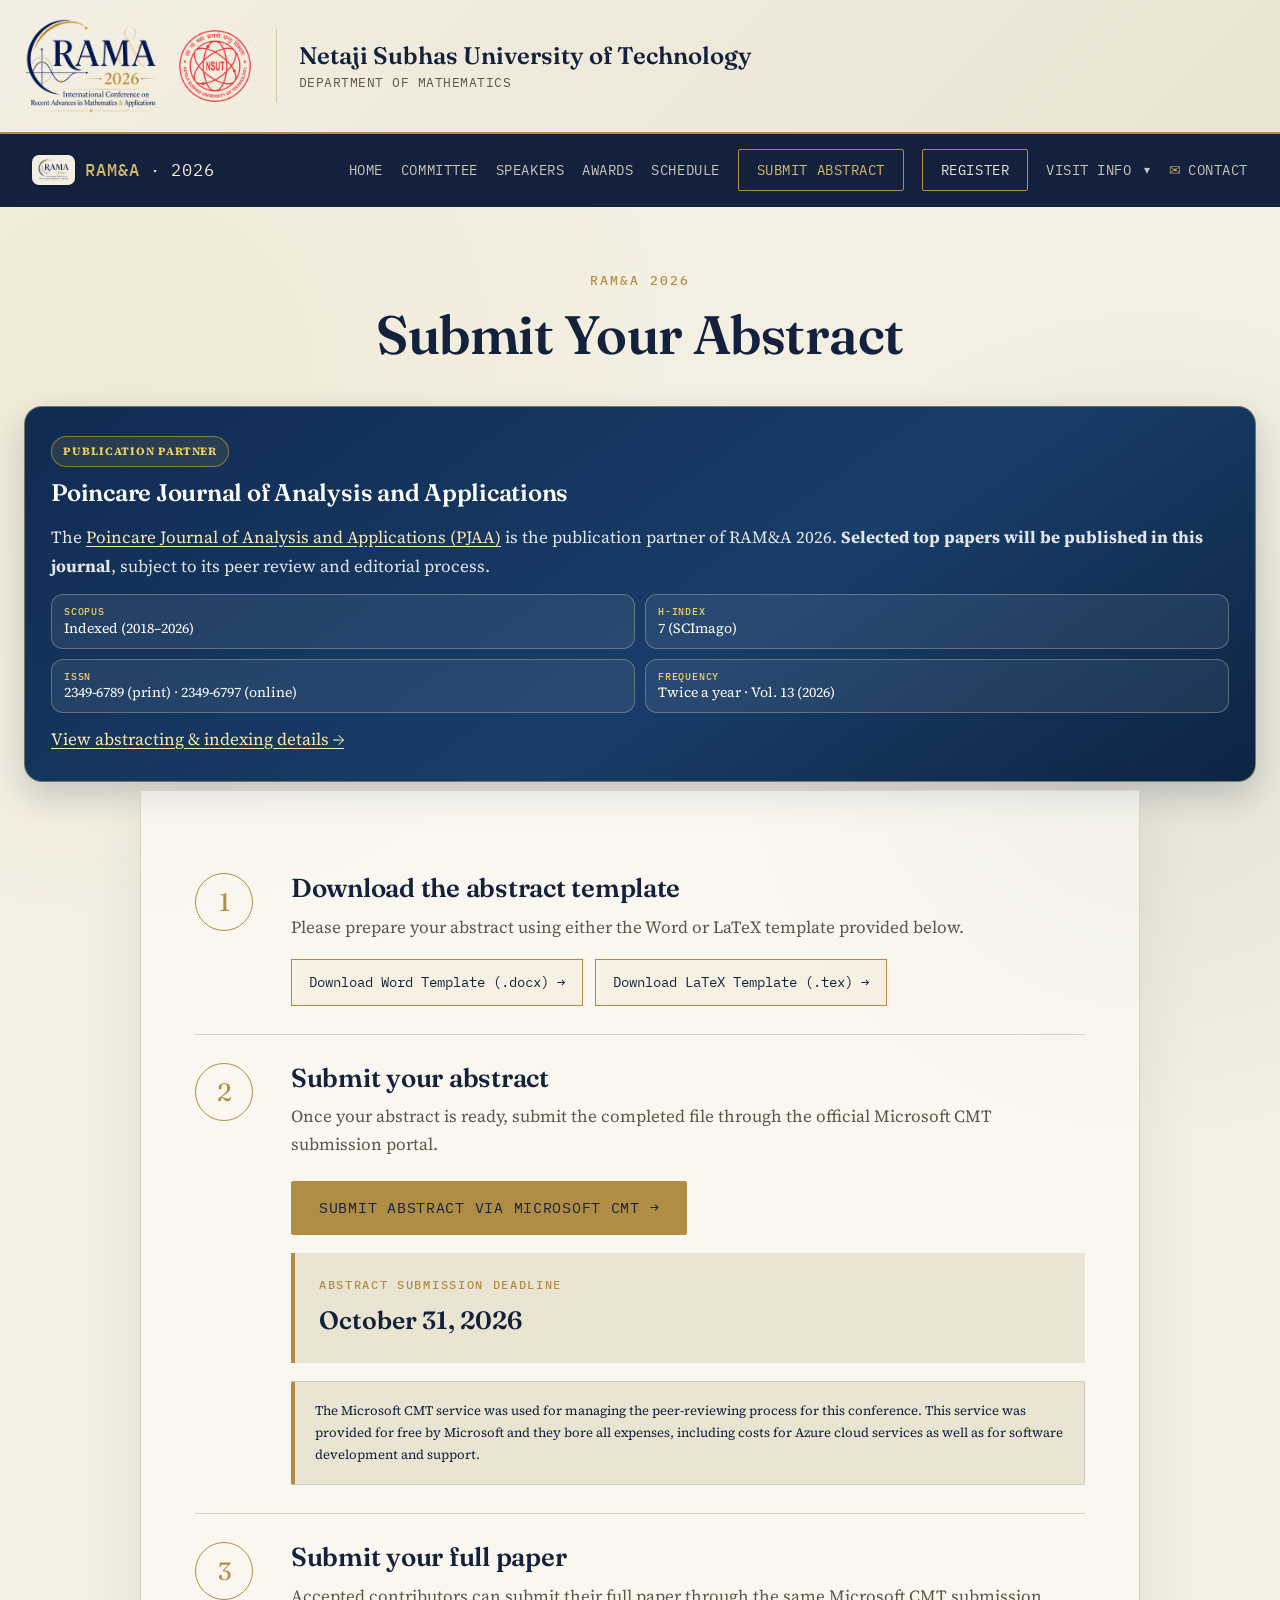
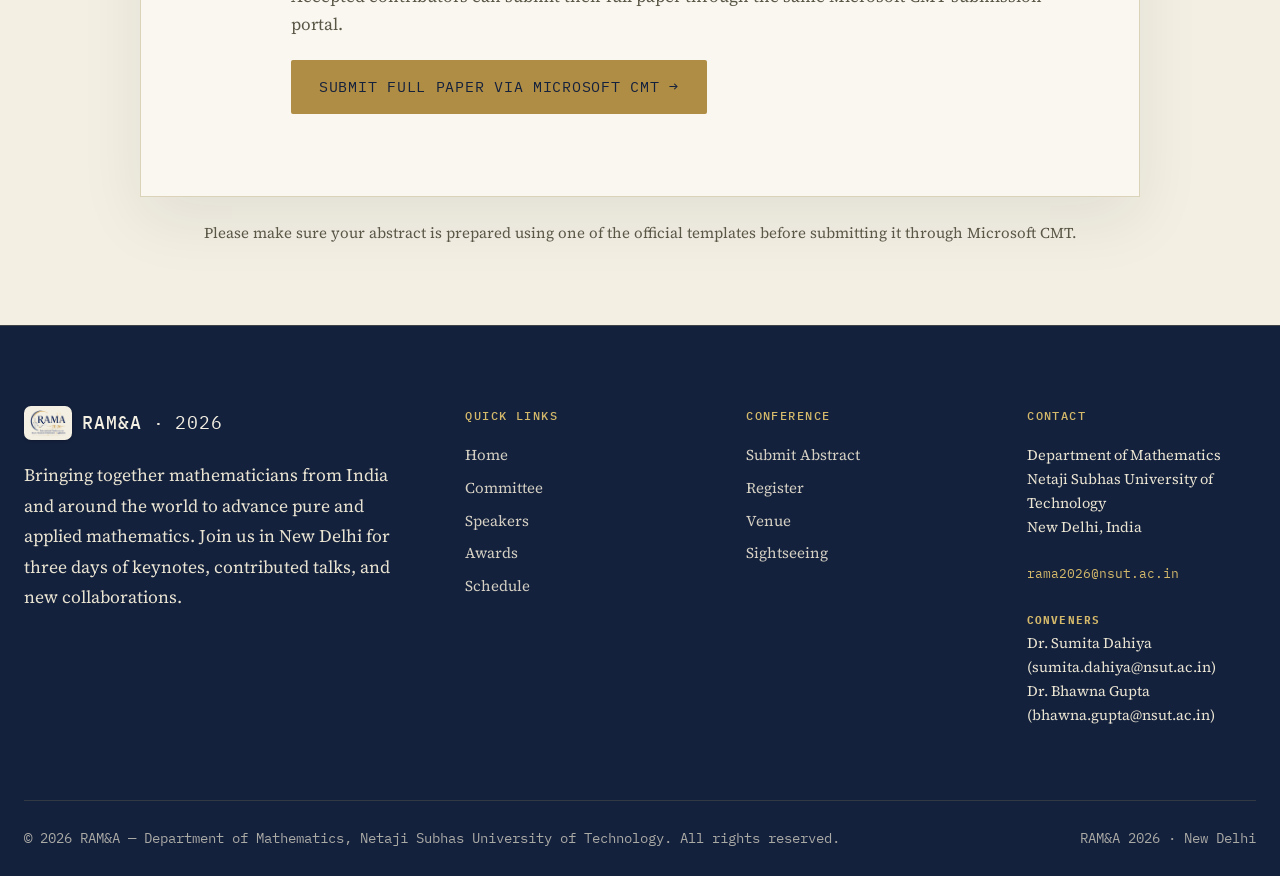
==== abstract-submission.html @ 0523366b "Add files via upload" ====
<!DOCTYPE html>

<html lang="en">
<head>
<meta charset="utf-8"/>
<meta content="width=device-width, initial-scale=1.0" name="viewport"/>
<title>Submit Abstract — RAM&amp;A 2026 | NSUT, New Delhi</title>
<link href="attractions-embedded-png-1.png" rel="icon" type="image/png"/>
<link href="https://fonts.googleapis.com" rel="preconnect"/>
<link crossorigin="" href="https://fonts.gstatic.com" rel="preconnect"/>
<link href="https://fonts.googleapis.com/css2?family=Fraunces:ital,opsz,wght@0,9..144,300;0,9..144,500;0,9..144,600;1,9..144,300;1,9..144,400&amp;family=Source+Serif+4:opsz,wght@8..60,400;8..60,500;8..60,600&amp;family=IBM+Plex+Mono:wght@400;500&amp;display=swap" rel="stylesheet"/>
<style>
  :root{
    --ink:#14213D;
    --ink-2:#1F2E52;
    --ink-line: rgba(212,185,106,0.22);
    --vellum:#F3EFE2;
    --vellum-2:#EAE4D2;
    --paper-text:#26241C;
    --paper-text-soft:#5B5747;
    --brass:#B08D45;
    --brass-light:#D4B96A;
    --forest:#35513F;
    --rule:#DBD3B9;
    --max: 1280px;
  }

  *{box-sizing:border-box;}
  html{scroll-behavior:smooth;}
  body{
    margin:0;
    background:var(--vellum);
    color:var(--paper-text);
    font-family:'Source Serif 4', serif;
    font-size:20.5px;
    line-height:1.68;
    -webkit-font-smoothing:antialiased;
  }
  h1,h2,h3,h4{
    font-family:'Fraunces', serif;
    font-weight:600;
    margin:0;
    letter-spacing:-0.01em;
  }
  .mono{
    font-family:'IBM Plex Mono', monospace;
  }
  a{color:inherit;}
  img,svg{display:block;max-width:100%;}
  .wrap{max-width:var(--max); margin:0 auto; padding:0 24px;}
  .eyebrow{
    font-family:'IBM Plex Mono', monospace;
    font-size:14px;
    letter-spacing:0.14em;
    text-transform:uppercase;
    color:var(--brass);
  }
  section{padding:96px 0; scroll-margin-top:206px;}

  /* ---------- NAV ---------- */
  /* ---------- TOP BANNER ---------- */
  .top-banner{
    position:fixed; top:0; left:0; right:0; z-index:60;
    background:linear-gradient(135deg, var(--vellum) 0%, var(--vellum-2) 100%);
    border-bottom:2px solid var(--brass);
  }
  .top-banner-inner{
    max-width:var(--max); margin:0 auto; padding:18px 24px;
    display:flex; align-items:center; gap:22px;
  }
  .top-banner-logos{display:flex; align-items:center; gap:18px; flex-shrink:0;}
  .top-banner-logos img{display:block;}
  .tb-logo-rama{height:96px; width:auto;}
  .tb-logo-nsut{height:66px; width:auto;}
  .top-banner-divider{width:1px; height:74px; background:var(--brass); opacity:0.4; flex-shrink:0;}
  .top-banner-text{display:flex; flex-direction:column; justify-content:center; line-height:1.3;}
  .tb-uni-name{
    font-family:'Fraunces', serif; font-weight:600; font-size:24px;
    color:var(--ink);
  }
  .tb-dept{
    font-family:'IBM Plex Mono', monospace; font-size:13px;
    letter-spacing:0.04em; text-transform:uppercase; color:var(--paper-text-soft);
    margin-top:4px;
  }
  header.site-nav{
    position:fixed; top:134px; left:0; right:0; z-index:50;
    background:rgba(20,33,61,0.7);
    backdrop-filter:blur(10px);
    border-bottom:1px solid transparent;
    transition:background .3s ease, border-color .3s ease, box-shadow .3s ease;
  }
  header.site-nav.scrolled{
    background:rgba(20,33,61,0.97);
    border-bottom-color:var(--ink-line);
    box-shadow:0 12px 30px rgba(10,16,30,0.25);
  }
  .nav-inner{
    max-width:var(--max); margin:0 auto; padding:0 32px;
    height:72px; display:flex; align-items:center; justify-content:space-between;
    transition:height .3s ease;
  }
  header.site-nav.scrolled .nav-inner{height:64px;}
  .logo{
    font-family:'IBM Plex Mono', monospace;
    color:var(--vellum);
    font-size:17px;
    letter-spacing:0.06em;
    display:flex;
    align-items:center;
    gap:10px;
  }
  .logo-icon{flex:none; display:block;}
  .logo-badge{
    flex:none;
    display:flex; align-items:center; justify-content:center;
    background:var(--vellum);
    border-radius:7px;
    padding:4px 6px;
    box-shadow:0 1px 3px rgba(0,0,0,0.25);
  }
  .logo-icon-img{display:block; height:22px; width:auto;}
  .footer-brand .logo-icon-img{height:26px;}
  .logo b{color:var(--brass-light); font-weight:500;}
  nav.links{display:flex; gap:36px; align-items:center;}
  nav.links a{
    color:var(--vellum-2);
    text-decoration:none;
    font-family:'IBM Plex Mono', monospace;
    font-size:14.5px;
    letter-spacing:0.04em;
    text-transform:uppercase;
    opacity:0.85;
    transition:opacity .2s, color .2s;
  }
  nav.links a:hover{opacity:1; color:var(--brass-light);}
  .nav-cta{
    border:1px solid var(--brass);
    padding:9px 18px !important;
    border-radius:2px;
  }
  .menu-toggle{display:none; background:none; border:0; cursor:pointer; padding:8px;}
  .menu-toggle span{display:block; width:22px; height:2px; background:var(--vellum); margin:5px 0;}

  /* ---------- HERO ---------- */
  .hero{
    position:relative;
    background:var(--ink);
    color:var(--vellum);
    padding:274px 0 140px;
    overflow:hidden;
    border-bottom:1px solid var(--ink-line);
  }
  .hero-inner{position:relative; z-index:2; max-width:820px;}
  .venue-bg-photo{
    position:absolute; inset:0;
    background-size:cover;
    background-position:center 30%;
    background-repeat:no-repeat;
    filter:blur(4px);
    transform:scale(1.05);
    z-index:0;
  }
  #heroCanvas{
    position:absolute; inset:0; width:100%; height:100%;
    z-index:1; display:block; opacity:0.85;
  }
  .hero-logos{
    display:flex; align-items:center; gap:26px;
    margin-bottom:32px;
  }
  .hero-logo-chip{
    display:flex; align-items:center; justify-content:center;
    background:var(--vellum);
    border-radius:10px;
    padding:8px 12px;
    box-shadow:0 4px 14px rgba(0,0,0,0.28);
  }
  .hero-logo-chip img{display:block; height:64px; width:auto;}
  .hero-logo-plain{display:block; height:82px; width:auto;}
  .hero .eyebrow{margin-bottom:22px; display:block;}
  .hero h1{
    color:var(--vellum);
    max-width:760px;
  }
  .hero h1 .small-line{
    display:block;
    font-family:'IBM Plex Mono', monospace;
    font-size:17px;
    font-weight:400;
    letter-spacing:0.1em;
    text-transform:uppercase;
    color:var(--brass-light);
    margin-bottom:14px;
  }
  .hero h1 .big-line{
    display:block;
    font-size:clamp(2.2rem, 4.6vw, 3.6rem);
    line-height:1.14;
    font-weight:600;
  }
  .hero .acronym{
    margin-top:22px;
    font-family:'IBM Plex Mono', monospace;
    font-size:15.5px;
    letter-spacing:0.06em;
    color:var(--vellum-2);
  }
  .hero .acronym b{color:var(--brass-light); font-size:18px;}

  .hero-meta{
    margin-top:44px;
    display:flex; flex-wrap:nowrap; gap:0;
    border-top:1px solid var(--ink-line);
    padding-top:28px;
  }
  .hero-meta .item{
    padding-right:28px; margin-right:28px;
    border-right:1px solid var(--ink-line);
    white-space:nowrap;
  }
  .hero-meta .item:last-child{border-right:none;}
  .hero-meta .item .label{
    font-family:'IBM Plex Mono', monospace;
    font-size:12.5px; text-transform:uppercase; letter-spacing:.12em;
    color:var(--brass-light); opacity:0.9;
  }
  .hero-meta .item .value{
    margin-top:6px; font-size:18px; color:var(--vellum);
  }

  .hero-ctas{margin-top:44px; display:flex; gap:16px; flex-wrap:wrap; align-items:center;}
  .cta-note{
    font-family:'IBM Plex Mono', monospace;
    font-size:14px;
    color:var(--vellum-2);
    opacity:.75;
    font-style:italic;
  }

  .countdown{
    margin-top:52px;
    display:flex; align-items:baseline; gap:34px; flex-wrap:wrap;
    padding-top:28px; border-top:1px solid var(--ink-line);
  }
  .countdown .unit{text-align:left;}
  .countdown .num{
    display:block;
    font-family:'Fraunces', serif;
    font-weight:600;
    font-size:2.1rem;
    color:var(--brass-light);
    line-height:1;
    font-variant-numeric:tabular-nums;
  }
  .countdown .lbl{
    display:block;
    margin-top:6px;
    font-family:'IBM Plex Mono', monospace;
    font-size:12.5px;
    letter-spacing:.1em;
    text-transform:uppercase;
    color:var(--vellum-2);
    opacity:.7;
  }
  .countdown-until{
    font-family:'IBM Plex Mono', monospace;
    font-size:14.5px;
    color:var(--vellum-2);
    opacity:.8;
    align-self:center;
  }
  .btn{
    font-family:'IBM Plex Mono', monospace;
    font-size:14.5px;
    letter-spacing:0.05em;
    text-transform:uppercase;
    text-decoration:none;
    padding:15px 28px;
    border-radius:2px;
    display:inline-block;
    transition:transform .18s ease, background .18s ease, color .18s ease;
  }
  .btn-primary{
    background:var(--brass);
    color:var(--ink);
  }
  .btn-primary:hover{background:var(--brass-light); transform:translateY(-2px);}
  .btn-ghost{
    border:1px solid var(--vellum-2);
    color:var(--vellum);
  }
  .btn-ghost:hover{border-color:var(--brass-light); color:var(--brass-light); transform:translateY(-2px);}

  .hero-cta-block{margin:36px 0 6px;}
  .hero-cta-row{display:flex; align-items:center; gap:26px; flex-wrap:wrap;}
  .btn-hero-cta{
    font-size:15.5px; padding:19px 36px;
    box-shadow:0 10px 34px rgba(176,141,69,0.38), 0 0 0 1px rgba(212,185,106,0.25);
  }
  .btn-hero-cta:hover{box-shadow:0 12px 38px rgba(176,141,69,0.48), 0 0 0 1px rgba(212,185,106,0.35);}
  .hero-cta-secondary{
    font-family:'IBM Plex Mono', monospace; font-size:13px;
    color:var(--vellum-2); text-decoration:underline;
    text-underline-offset:4px; text-decoration-color:rgba(234,228,210,0.4);
    letter-spacing:.02em; transition:color .18s ease;
  }
  .hero-cta-secondary:hover{color:var(--brass-light); text-decoration-color:var(--brass-light);}
  .hero-cta-note{
    margin-top:14px;
    font-family:'IBM Plex Mono', monospace; font-size:11.5px;
    letter-spacing:.06em; text-transform:uppercase; color:var(--brass-light); opacity:.85;
  }

  /* ---------- SECTION HEADERS ---------- */
  .section-head{
    display:flex; align-items:baseline; gap:18px;
    margin-bottom:52px;
    border-bottom:1px solid var(--rule);
    padding-bottom:22px;
  }
  .section-head .mark{
    font-family:'IBM Plex Mono', monospace;
    color:var(--brass);
    font-size:17px;
  }
  .section-head h2{font-size:clamp(1.7rem, 3vw, 2.3rem);}
  .section-head p{
    margin-top:8px; color:var(--paper-text-soft); font-size:18px; max-width:560px;
  }

  /* ---------- ABOUT ---------- */
  .about-grid{
    display:grid; grid-template-columns:1fr 1fr; gap:64px; align-items:start;
  }
  .about-col p{margin:0 0 18px; color:var(--paper-text); font-size:19px; text-align:justify; text-justify:inter-word;}
  .about-col p:last-child{margin-bottom:0;}
  .about-col .sub-heading{margin-bottom:14px;}
  .brochure-link{
    color:var(--brass);
    font-weight:600;
    text-decoration:underline;
    text-decoration-color:var(--brass);
    text-underline-offset:3px;
    transition:color .2s;
  }
  .brochure-link:hover{color:var(--ink);}

  .topics-block{margin-top:64px;}
  .committee-grid{display:flex; flex-direction:column; gap:0; margin-top:8px;}
  .committee-row{
    display:grid; grid-template-columns:200px 1fr; gap:24px;
    padding:22px 0; border-top:1px solid var(--rule);
  }
  .committee-row:first-child{border-top:none;}
  .committee-role{
    font-family:'IBM Plex Mono', monospace; font-size:12.5px;
    text-transform:uppercase; letter-spacing:.06em; color:var(--brass);
    padding-top:2px;
  }
  .committee-names p{margin:0 0 4px; font-size:17px; color:var(--ink); font-weight:600; font-family:'Fraunces', serif;}
  .committee-names p:last-child{margin-bottom:0;}
  .committee-names .cmt-desig{
    display:block; font-family:'Source Serif 4', serif; font-style:italic;
    font-weight:400; font-size:14.5px; color:var(--paper-text-soft); margin-top:1px;
  }
  @media(max-width:640px){
    .committee-row{grid-template-columns:1fr; gap:6px;}
  }
  .cfp-list{list-style:none; margin-top:14px;}
  .cfp-list li{
    position:relative; padding-left:22px; margin-bottom:10px;
    font-size:16.5px; line-height:1.6; color:var(--paper-text);
  }
  .cfp-list li::before{
    content:"◆"; position:absolute; left:0; top:2px; color:var(--brass); font-size:9px;
  }
  .sub-heading{
    font-family:'Fraunces', serif;
    font-size:1.5rem;
    font-weight:600;
    margin-bottom:10px;
  }
  .topics-intro{
    color:var(--paper-text-soft);
    font-size:17px;
    margin-bottom:8px;
  }
  .topics-list{margin-top:18px;}
  .topic-item{
    display:grid;
    grid-template-columns:300px 1fr;
    gap:32px;
    padding:22px 0;
    border-top:1px solid var(--rule);
  }
  .topic-item:last-child{border-bottom:1px solid var(--rule);}
  .topic-name{
    font-family:'IBM Plex Mono', monospace;
    font-size:14px;
    text-transform:uppercase;
    letter-spacing:.05em;
    color:var(--brass);
    font-weight:500;
    line-height:1.5;
  }
  .topic-desc{
    font-size:17.5px;
    color:var(--paper-text);
  }

  .glance-card{
    background:var(--ink);
    color:var(--vellum);
    padding:34px 32px;
    border-left:3px solid var(--brass);
  }
  .glance-card h3{
    color:var(--vellum); font-size:20px; margin-bottom:22px;
    font-family:'IBM Plex Mono', monospace; text-transform:uppercase; letter-spacing:.08em; font-weight:500;
  }
  .glance-row{
    display:flex; justify-content:space-between; gap:12px;
    padding:14px 0; border-top:1px solid var(--ink-line);
    font-size:16px;
  }
  .glance-row:first-of-type{border-top:none;}
  .glance-row .k{color:var(--vellum-2); opacity:.75;}
  .glance-row .v{color:var(--vellum); text-align:right; font-family:'IBM Plex Mono', monospace; font-size:15px;}

  .glance-strip{
    background:var(--ink); color:var(--vellum);
    padding:30px 32px; border-left:3px solid var(--brass);
    margin-top:56px;
  }
  .glance-strip h3{
    color:var(--vellum); font-size:17px; margin-bottom:20px;
    font-family:'IBM Plex Mono', monospace; text-transform:uppercase; letter-spacing:.08em; font-weight:500;
  }
  .glance-strip-rows{
    display:grid; grid-template-columns:repeat(4, 1fr); gap:28px;
  }
  .glance-strip .glance-row{
    display:block; border-top:none; padding:0;
  }
  .glance-strip .glance-row .k{display:block; font-size:14px; margin-bottom:8px;}
  .glance-strip .glance-row .v{display:block; text-align:left; font-size:17px;}
  @media(max-width:860px){
    .glance-strip-rows{grid-template-columns:1fr 1fr;}
  }
  @media(max-width:520px){
    .glance-strip-rows{grid-template-columns:1fr;}
  }

  /* ---------- SPEAKERS ---------- */
  .speakers{background:var(--vellum-2);}
  .speaker-grid{
    display:grid;
    grid-template-columns:repeat(auto-fill, minmax(195px, 1fr));
    gap:36px 24px;
  }
  .speaker-card{
    display:block;
  }
  .speaker-photo{
    width:100%;
    aspect-ratio:1/1;
    background:linear-gradient(160deg, var(--ink-2), var(--ink) 75%);
    border:1px solid var(--rule);
    display:flex; align-items:center; justify-content:center;
    margin-bottom:18px;
    overflow:hidden;
    transition:transform .4s cubic-bezier(.2,.8,.2,1), box-shadow .4s ease, border-color .4s ease;
  }
  .speaker-photo img{
    width:100%; height:100%;
    object-fit:cover;
    display:block;
    transition:transform .4s ease;
  }
  .speaker-card:hover .speaker-photo img{transform:scale(1.05);}
  .speaker-card:hover .speaker-photo{
    transform:translateY(-8px);
    box-shadow:0 20px 34px rgba(20,33,61,0.18);
    border-color:var(--brass);
  }
  .speaker-photo .initials{
    font-family:'Fraunces', serif;
    font-weight:500;
    font-size:2.6rem;
    color:var(--brass-light);
    transition:transform .4s ease;
  }
  .speaker-card:hover .speaker-photo .initials{transform:scale(1.08);}
  .speaker-card h4{font-size:18.5px; margin-bottom:4px; line-height:1.3;}
  .speaker-card .affil{
    font-family:'IBM Plex Mono', monospace; font-size:13px; color:var(--forest);
    text-transform:uppercase; letter-spacing:.03em; margin-bottom:9px; line-height:1.5;
  }
  .speaker-card .talk{font-size:15px; color:var(--paper-text-soft); font-style:italic; line-height:1.4;}

  /* ---------- AWARDS ---------- */
  .awards{background:var(--vellum-2);}
  .awards-grid{
    display:grid; grid-template-columns:repeat(2, 1fr); gap:1px;
    background:var(--rule); border:1px solid var(--rule);
  }
  .award-card{
    background:var(--vellum-2);
    padding:44px 42px;
  }
  .award-num{
    font-family:'Fraunces', serif;
    font-size:2.6rem;
    font-weight:300;
    color:var(--brass);
    margin-bottom:16px;
    line-height:1;
  }
  .award-card h3{font-size:1.35rem; margin-bottom:14px;}
  .award-card p{color:var(--paper-text-soft); font-size:17px; margin-bottom:24px;}
  .award-card ul{list-style:none; margin:0; padding:0;}
  .award-card li{
    font-family:'IBM Plex Mono', monospace; font-size:14.5px;
    padding:11px 0; border-top:1px solid var(--rule);
    overflow:hidden;
  }
  .award-card li:first-child{border-top:none;}

  /* ---------- SCHEDULE ---------- */
  .day-tabs{display:flex; gap:0; margin-bottom:40px; border-bottom:1px solid var(--rule);}
  .schedule-tba{
    padding:48px 40px;
    background:var(--vellum-2);
    border-left:3px solid var(--brass);
    text-align:center;
  }
  .schedule-tba p{
    font-family:'Fraunces', serif;
    font-style:italic;
    font-size:1.2rem;
    color:var(--paper-text-soft);
    margin:0;
  }
  .earlybird-note{
    background:var(--vellum-2);
    border-left:3px solid var(--brass);
    padding:22px 28px;
    margin-bottom:40px;
  }
  .eb-tag{
    display:inline-block;
    font-family:'IBM Plex Mono', monospace;
    font-size:11.5px; letter-spacing:.08em; text-transform:uppercase;
    color:var(--brass); font-weight:600;
    margin-bottom:8px;
  }
  .earlybird-note p{
    margin:0; font-size:16px; line-height:1.55; color:var(--paper-text);
  }
  .earlybird-note p b{color:var(--ink);}
  .day-tab{
    font-family:'IBM Plex Mono', monospace;
    font-size:14.5px; letter-spacing:.05em; text-transform:uppercase;
    background:none; border:none; cursor:pointer;
    padding:14px 26px 16px;
    color:var(--paper-text-soft);
    border-bottom:2px solid transparent;
    margin-bottom:-1px;
    transition:color .2s, border-color .2s;
  }
  .day-tab.active{color:var(--ink); border-bottom-color:var(--brass);}
  .day-panel{display:none;}
  .day-panel.active{display:block;}
  .sched-row{
    display:grid; grid-template-columns:120px 1fr 200px;
    gap:24px;
    padding:22px 0;
    border-top:1px solid var(--rule);
    align-items:baseline;
  }
  .sched-row:last-child{border-bottom:1px solid var(--rule);}
  .sched-row .time{
    font-family:'IBM Plex Mono', monospace; font-size:15px; color:var(--brass);
  }
  .sched-row .title{font-size:18.5px; color:var(--paper-text);}
  .sched-row .title small{
    display:block; margin-top:4px; font-family:'IBM Plex Mono', monospace;
    font-size:13.5px; color:var(--paper-text-soft); text-transform:none; letter-spacing:0;
  }
  .sched-row .tag{
    font-family:'IBM Plex Mono', monospace; font-size:13px;
    text-transform:uppercase; letter-spacing:.06em; color:var(--forest);
    text-align:right;
  }

  /* ---------- REGISTRATION ---------- */
  .fee-table-wrap{
    border:1px solid var(--rule);
    overflow-x:auto;
  }
  table.fee-table{
    width:100%;
    border-collapse:collapse;
    min-width:560px;
  }
  .fee-table th, .fee-table td{
    padding:18px 26px;
    text-align:left;
    border-top:1px solid var(--rule);
  }
  .fee-table thead th{
    border-top:none;
    background:var(--ink);
    color:var(--vellum);
    font-family:'IBM Plex Mono', monospace;
    font-size:13.5px;
    text-transform:uppercase;
    letter-spacing:.06em;
    font-weight:500;
  }
  .fee-table thead th:first-child, .fee-table thead th:nth-child(2){
    color:var(--vellum-2);
  }
  .fee-table tbody th.cat{
    font-family:'Fraunces', serif;
    font-weight:600;
    font-size:18px;
    color:var(--ink);
    vertical-align:middle;
    border-right:1px solid var(--rule);
    background:var(--vellum-2);
  }
  .fee-table tbody td.sub{
    font-family:'IBM Plex Mono', monospace;
    font-size:14.5px;
    text-transform:uppercase;
    letter-spacing:.04em;
    color:var(--forest);
  }
  .fee-table tbody td.amount{
    font-family:'IBM Plex Mono', monospace;
    font-size:17px;
    color:var(--ink);
  }
  .fee-table tbody tr:first-child th.cat,
  .fee-table tbody tr:first-child td{border-top:none;}
  .fee-note{
    margin-top:22px;
    font-size:15.5px;
    color:var(--paper-text-soft);
  }
  .reg-cta{margin-top:32px; display:flex; align-items:center; gap:16px; flex-wrap:wrap;}
  .reg-cta .cta-note{color:var(--paper-text-soft); opacity:1;}

  /* ---------- ATTRACTIONS ---------- */
  #attractions{position:relative; overflow:hidden;}
  #attractions > .wrap{position:relative; z-index:2;}
  .attractions-grid{
    display:grid; grid-template-columns:repeat(3, 1fr); gap:20px;
  }
  .attraction-card{
    background:rgba(243,239,226,0.82);
    backdrop-filter:blur(6px);
    -webkit-backdrop-filter:blur(6px);
    border:1px solid var(--rule);
    border-radius:12px;
    box-shadow:0 10px 26px rgba(20,33,61,0.14);
    overflow:hidden;
    transition:transform .25s ease, box-shadow .25s ease;
  }
  .attraction-card:hover{
    transform:translateY(-4px);
    box-shadow:0 16px 34px rgba(20,33,61,0.2);
  }
  .attraction-toggle{
    display:block; width:100%;
    background:none; border:none; cursor:pointer;
    padding:22px 22px; margin:0;
    text-align:left; position:relative;
    font-family:inherit; color:inherit;
  }
  .attraction-top{
    display:flex; align-items:baseline; justify-content:space-between; gap:10px;
    margin-bottom:5px; padding-right:20px;
  }
  .attraction-top h4{font-size:17.5px; line-height:1.3;}
  .attraction-dist{
    flex:none;
    font-family:'IBM Plex Mono', monospace; font-size:12.5px;
    color:var(--brass); white-space:nowrap;
  }
  .attraction-cat{
    font-family:'IBM Plex Mono', monospace; font-size:11px;
    text-transform:uppercase; letter-spacing:.05em; color:var(--forest);
    margin-bottom:8px;
  }
  .attraction-toggle p{font-size:15px; color:var(--paper-text-soft); margin:0; padding-right:20px;}
  .attraction-chevron{
    position:absolute; top:24px; right:20px;
    width:8px; height:8px;
    border-right:1.5px solid var(--brass);
    border-bottom:1.5px solid var(--brass);
    transform:rotate(45deg);
    transition:transform .3s ease;
  }
  .attraction-card.open .attraction-chevron{transform:rotate(225deg); top:28px;}

  .attraction-panel{
    display:grid;
    grid-template-rows:0fr;
    transition:grid-template-rows .4s ease;
  }
  .attraction-panel-inner{overflow:hidden;}
  .attraction-card.open .attraction-panel{grid-template-rows:1fr;}

  .attraction-gallery{
    display:grid; grid-template-columns:1fr 1fr; gap:1px;
    background:var(--rule); margin:0 22px 14px;
    border:1px solid var(--rule);
  }
  .attraction-gallery svg{width:100%; height:auto; display:block; background:var(--vellum-2); padding:6px 0;}
  .attraction-gallery--photo{grid-template-columns:1fr;}
  .attraction-gallery--photo img{width:100%; height:180px; object-fit:cover; display:block;}

  .attraction-more{
    padding:0 22px; margin:0 0 14px;
    font-size:15px; line-height:1.6; color:var(--paper-text);
  }
  .attraction-meta-list{padding:0 22px 22px;}
  .attraction-meta-list > div{
    display:flex; justify-content:space-between; gap:12px;
    padding:8px 0; border-top:1px solid var(--rule);
    font-size:14px;
  }
  .attraction-meta-list .k{
    font-family:'IBM Plex Mono', monospace; font-size:12.5px;
    text-transform:uppercase; letter-spacing:.04em; color:var(--paper-text-soft);
  }
  .attraction-meta-list .v{color:var(--ink); text-align:right;}

  /* ---------- VENUE / CONTACT ---------- */
  .venue{background:var(--ink); color:var(--vellum); position:relative; overflow:hidden;}
  .venue-overlay{position:absolute; inset:0; background:var(--ink); opacity:0.82; z-index:1;}
  .venue > .wrap{position:relative; z-index:2;}
  .venue .section-head{border-bottom-color:var(--ink-line);}
  .venue .section-head p{color:var(--vellum-2);}
  .venue-grid{
    display:grid; grid-template-columns:1fr 1fr; gap:56px; align-items:start;
  }
  .venue-details .row{
    padding:18px 0; border-top:1px solid var(--ink-line);
  }
  .venue-details .row:first-child{border-top:none;}
  .venue-details .k{
    font-family:'IBM Plex Mono', monospace; font-size:13px; text-transform:uppercase;
    letter-spacing:.1em; color:var(--brass-light); margin-bottom:6px;
  }
  .venue-details .v{font-size:18px; color:var(--vellum);}
  .venue-details a.v{text-decoration:underline; text-decoration-color:var(--brass);}
  .map-box{}
  .map-box .map-frame{
    border:1px solid var(--ink-line);
    height:340px;
    overflow:hidden;
  }
  .map-box iframe{width:100%; height:100%; border:0; filter:grayscale(0.4) contrast(1.05);}
  .map-link{
    display:inline-block; margin-top:10px;
    font-family:'IBM Plex Mono', monospace; font-size:12.5px;
    color:var(--brass-light); text-decoration:none; letter-spacing:.03em;
  }
  .map-link:hover{text-decoration:underline;}

  /* ---------- FOOTER ---------- */
  footer{
    background:var(--ink);
    border-top:1px solid var(--ink-line);
    padding:80px 0 0;
  }
  .footer-grid{
    padding-bottom:56px;
  }
  .footer-brand .logo{margin-bottom:20px; font-size:18px;}
  .footer-tagline{
    font-size:17.5px; line-height:1.75;
    color:var(--vellum-2); max-width:420px;
  }
  .footer-contact{margin-top:26px;}
  .footer-contact div{
    font-size:15.5px; color:var(--vellum-2); margin-bottom:8px;
  }
  .footer-contact a{text-decoration:none;}
  .footer-contact a:hover{color:var(--brass-light);}


  .footer-bottom{
    border-top:1px solid var(--ink-line);
    padding:26px 0;
    display:flex; justify-content:space-between; align-items:center; flex-wrap:wrap; gap:14px;
    font-family:'IBM Plex Mono', monospace; font-size:14px; color:var(--vellum-2); opacity:.7;
  }
  .footer-bottom nav{display:flex; gap:24px; flex-wrap:wrap;}
  .footer-bottom nav a{text-decoration:none;}
  .footer-bottom nav a:hover{color:var(--brass-light); opacity:1;}

  /* ---------- RESPONSIVE ---------- */
  @media (max-width: 640px){
    .speaker-grid{grid-template-columns:repeat(2, 1fr); gap:22px 14px;}
  }
  @media (max-width: 400px){
    .speaker-grid{gap:18px 10px;}
    .speaker-card h4{font-size:14px;}
    .speaker-card .affil{font-size:11px;}
    .speaker-card .talk{font-size:11.5px;}
  }
  @media (max-width: 980px){
    .attractions-grid{grid-template-columns:repeat(2, 1fr);}
  }
  @media (max-width: 860px){
    .top-banner-inner{padding:14px 20px; gap:14px;}
    .tb-logo-rama{height:62px;}
    .tb-logo-nsut{height:44px;}
    .tb-uni-name{font-size:16px;}
    .tb-dept{font-size:10.5px;}
    .top-banner-divider{height:50px;}
    header.site-nav{top:92px;}
    nav.links{
      position:fixed; top:73px; left:0; right:0; height:calc(100vh - 165px);
      background:var(--ink);
      flex-direction:column; align-items:flex-start;
      padding:32px; gap:26px;
      transform:translateX(100%);
      transition:transform .25s ease;
      overflow-y:auto;
    }
    nav.links.open{transform:translateX(0);}
    .menu-toggle{display:block;}
    .hero{padding:212px 0 90px;}
    section{scroll-margin-top:165px;}
    .hero-logos{margin-bottom:24px; gap:12px;}
    .hero-logo-chip img{height:46px;}
    .hero-logo-plain{height:60px;}
    .countdown{gap:22px; margin-top:38px; padding-top:22px;}
    .countdown .num{font-size:1.6rem;}
    .countdown-until{width:100%; order:5;}
    .hero-meta{flex-wrap:wrap;}
    .hero-meta .item{padding-right:24px; margin-right:24px; white-space:normal;}
    .about-grid, .venue-grid{grid-template-columns:1fr;}
    .awards-grid{grid-template-columns:1fr;}
    .attractions-grid{grid-template-columns:1fr;}
    .attraction-toggle{padding:22px 20px;}
    .attraction-gallery{margin:0 20px 14px;}
    .attraction-more{padding:0 20px; margin-bottom:14px;}
    .attraction-meta-list{padding:0 20px 22px;}
    .attraction-chevron{right:20px;}
    .footer-grid{}
    footer{padding-top:56px;}
    .topic-item{grid-template-columns:1fr; gap:8px;}
    .sched-row{grid-template-columns:1fr; gap:6px;}
    .sched-row .tag{text-align:left;}
    .fee-table th, .fee-table td{padding:14px 16px; font-size:15.5px;}
    section{padding:64px 0;}
    .wrap{padding:0 22px;}
  }

  @media (prefers-reduced-motion: reduce){
    *{transition:none !important;}
    #heroCanvas{display:none;}
  }

  /* ---------- SCROLL REVEAL ---------- */
  .reveal{
    opacity:0;
    transform:translateY(28px);
    transition:opacity .7s cubic-bezier(.2,.7,.2,1), transform .7s cubic-bezier(.2,.7,.2,1);
  }
  .reveal.visible{opacity:1; transform:translateY(0);}
  .speaker-grid .speaker-card.reveal:nth-child(1){transition-delay:.05s;}
  .speaker-grid .speaker-card.reveal:nth-child(2){transition-delay:.15s;}
  .speaker-grid .speaker-card.reveal:nth-child(3){transition-delay:.25s;}
  .speaker-grid .speaker-card.reveal:nth-child(4){transition-delay:.35s;}
  .awards-grid .award-card.reveal:nth-child(1){transition-delay:.05s;}
  .awards-grid .award-card.reveal:nth-child(2){transition-delay:.2s;}
</style>
<style>
  .abstract-page {
    min-height: 100vh;
    padding: 58px 0 80px;
    background:
      radial-gradient(circle at 10% 10%, rgba(212,185,106,.10), transparent 28%),
      radial-gradient(circle at 90% 30%, rgba(53,81,63,.08), transparent 25%),
      var(--vellum);
  }
  .abstract-hero {
    max-width: 900px;
    margin: 0 auto 42px;
    text-align: center;
  }
  .abstract-eyebrow {
    display: inline-block;
    margin-bottom: 14px;
    color: var(--brass);
    font-family: 'IBM Plex Mono', monospace;
    font-size: 13px;
    font-weight: 500;
    letter-spacing: .16em;
    text-transform: uppercase;
  }
  .abstract-hero h1 {
    margin: 0 0 16px;
    color: var(--ink);
    font-size: clamp(42px, 6vw, 72px);
    line-height: 1.05;
  }
  .abstract-hero p {
    max-width: 700px;
    margin: 0 auto;
    color: var(--paper-text-soft);
    font-size: 21px;
  }
  .publication-partner {
    max-width: 1000px;
    margin: 0 auto 28px;
    padding: clamp(24px, 4vw, 34px) clamp(24px, 5vw, 44px);
    background: linear-gradient(135deg, rgba(212,185,106,.14), rgba(255,255,255,.58));
    border: 1px solid rgba(212,185,106,.62);
    border-left: 5px solid var(--brass);
    box-shadow: 0 16px 42px rgba(20,33,61,.07);
    text-align: left;
  }
  .publication-partner-label {
    margin-bottom: 10px;
    color: var(--brass);
    font-family: 'IBM Plex Mono', monospace;
    font-size: 12px;
    font-weight: 600;
    letter-spacing: .16em;
    text-transform: uppercase;
  }
  .publication-partner h2 {
    margin: 0 0 12px;
    color: var(--ink);
    font-size: clamp(28px, 4vw, 38px);
    line-height: 1.12;
  }
  .publication-partner p {
    margin: 0 0 16px;
    color: var(--paper-text-soft);
    font-size: 17px;
    line-height: 1.7;
  }

  .publication-journals {
    display: grid;
    grid-template-columns: repeat(2, minmax(0, 1fr));
    gap: 18px;
    margin-top: 8px;
  }
  .publication-journal-card {
    padding: 18px 20px;
    background: rgba(255,255,255,.62);
    border: 1px solid rgba(20,33,61,.10);
  }
  .publication-journal {
    display: inline-block;
    color: var(--ink);
    font-family: 'Fraunces', serif;
    font-size: clamp(19px, 2.4vw, 24px);
    font-weight: 600;
    line-height: 1.4;
    text-decoration: none;
    border-bottom: 1px solid rgba(212,185,106,.75);
    padding-bottom: 2px;
  }
  .publication-journal:hover {
    color: var(--brass);
  }
  .publication-meta {
    display: block;
    margin-top: 6px;
    color: var(--paper-text-soft);
    font-family: 'IBM Plex Mono', monospace;
    font-size: 13px;
    line-height: 1.6;
  }
  @media (max-width: 760px) {
    .publication-journals {
      grid-template-columns: 1fr;
    }
  }
  @media (max-width: 640px) {
    .publication-partner {
      margin-bottom: 22px;
      padding: 22px 20px;
    }
    .publication-partner p {
      font-size: 15px;
    }
    .publication-meta {
      font-size: 12px;
    }
  }
  .submission-card {
    max-width: 1000px;
    margin: 0 auto;
    padding: clamp(28px, 5vw, 54px);
    background: rgba(255,255,255,.46);
    border: 1px solid var(--rule);
    box-shadow: 0 22px 60px rgba(20,33,61,.08);
  }
  .submission-step {
    display: grid;
    grid-template-columns: 72px 1fr;
    gap: 24px;
    align-items: start;
    padding: 28px 0;
  }
  .submission-step + .submission-step {
    border-top: 1px solid var(--rule);
  }
  .step-number {
    width: 58px;
    height: 58px;
    display: grid;
    place-items: center;
    border: 1px solid var(--brass);
    border-radius: 50%;
    color: var(--brass);
    font-family: 'Fraunces', serif;
    font-size: 25px;
    line-height: 1;
  }
  .submission-step h2 {
    margin: 0 0 8px;
    color: var(--ink);
    font-size: 30px;
  }
  .submission-step p {
    margin: 0 0 18px;
    color: var(--paper-text-soft);
  }
  .download-links {
    display: flex;
    flex-wrap: wrap;
    gap: 12px;
  }
  .submission-link {
    display: inline-flex;
    align-items: center;
    gap: 8px;
    padding: 11px 17px;
    border: 1px solid var(--brass);
    color: var(--ink);
    background: rgba(212,185,106,.10);
    font-family: 'IBM Plex Mono', monospace;
    font-size: 14px;
    text-decoration: none;
    transition: transform .2s ease, background .2s ease;
  }
  .submission-link:hover {
    transform: translateY(-2px);
    background: rgba(212,185,106,.20);
  }
  .deadline-box {
    margin-top: 18px;
    padding: 22px 24px;
    border-left: 4px solid var(--brass);
    background: var(--vellum-2);
  }
  .deadline-label {
    margin-bottom: 4px;
    color: var(--brass);
    font-family: 'IBM Plex Mono', monospace;
    font-size: 12px;
    font-weight: 500;
    letter-spacing: .14em;
    text-transform: uppercase;
  }
  .deadline-date {
    color: var(--ink);
    font-family: 'Fraunces', serif;
    font-size: 25px;
    font-weight: 600;
  }
  .cmt-acknowledgement {
    margin-top: 18px;
    padding: 18px 20px;
    border: 1px solid rgba(20,33,61,.12);
    border-left: 4px solid var(--brass);
    border-radius: 2px;
    color: var(--ink);
    font-size: 13px;
    line-height: 1.7;
    background: var(--vellum-2);
  }
  .cmt-acknowledgement strong {
    color: var(--ink);
  }
  @media (max-width: 640px) {
    .cmt-acknowledgement {
      padding: 13px 14px;
      font-size: 12.5px;
      line-height: 1.6;
    }
  }
  .submit-form-btn {
    display: inline-flex;
    margin-top: 4px;
  }
  .submission-note {
    max-width: 1000px;
    margin: 24px auto 0;
    color: var(--paper-text-soft);
    text-align: center;
    font-size: 16px;
  }
  .site-nav .links a.active {
    color: var(--brass-light);
  }
  @media (max-width: 700px) {
    .abstract-page {
      padding-top: 40px;
    }
    .submission-step {
      grid-template-columns: 52px 1fr;
      gap: 16px;
    }
    .step-number {
      width: 46px;
      height: 46px;
      font-size: 20px;
    }
    .submission-step h2 {
      font-size: 25px;
    }
    .abstract-hero p {
      font-size: 18px;
    }
  }
</style>
<style id="abstract-typography-consistency">
/* Keep this page's typography aligned with the rest of the RAM&A site. */
.abstract-page{font-size:17px; line-height:1.68;}
.abstract-hero h1{font-size:clamp(38px,5vw,54px); line-height:1.08;}
.abstract-hero p{font-size:18px; line-height:1.65;}
.publication-partner h2{font-size:clamp(25px,3.2vw,32px);}
.publication-partner p{font-size:16px; line-height:1.65;}
.publication-journal{font-size:clamp(18px,2vw,22px);}
.submission-step h2{font-size:26px; line-height:1.2;}
.submission-step p{font-size:17px; line-height:1.65;}
.submission-note{font-size:15px; line-height:1.6;}
@media(max-width:700px){
  .abstract-hero h1{font-size:clamp(34px,9vw,46px);}
  .abstract-hero p{font-size:17px;}
  .submission-step h2{font-size:23px;}
  .submission-step p{font-size:16px;}
}
</style>
<style>
/* Final shared navigation fix for the abstract-submission page */
header.site-nav{
  background:var(--ink) !important;
  backdrop-filter:none !important;
  -webkit-backdrop-filter:none !important;
}
header.site-nav.scrolled{
  background:var(--ink) !important;
}
nav.links{gap:18px !important; align-items:center !important; flex-wrap:wrap !important; justify-content:flex-end !important;}
.nav-abstract{
  background:transparent !important;
  color:var(--vellum-2) !important;
  border:1px solid var(--brass) !important;
  padding:9px 18px !important;
  border-radius:2px !important;
  opacity:1 !important;
}
.nav-abstract:hover{background:var(--brass) !important; color:var(--ink) !important;}
.nav-cta{
  border:1px solid var(--brass) !important;
  padding:9px 18px !important;
  border-radius:2px !important;
}
nav.links a.is-active,
nav.links .nav-dropdown.is-active > .nav-dropdown-toggle{
  color:var(--brass-light) !important;
  opacity:1 !important;
}
nav.links a.is-active:not(.nav-abstract):not(.nav-cta){
  text-decoration:underline;
  text-decoration-color:var(--brass);
  text-decoration-thickness:1px;
  text-underline-offset:7px;
}
nav.links .nav-dropdown{position:relative; display:flex; align-items:center;}
.nav-dropdown-toggle{
  appearance:none; background:none; border:0;
  color:var(--vellum-2); text-decoration:none;
  font-family:'IBM Plex Mono',monospace; font-size:13.5px;
  letter-spacing:.04em; text-transform:uppercase; opacity:.85;
  padding:0; cursor:pointer;
  transition:opacity .2s,color .2s;
}
.nav-dropdown-toggle:hover,.nav-dropdown.is-open .nav-dropdown-toggle{opacity:1; color:var(--brass-light);}
.dropdown-arrow{font-size:12px; margin-left:4px; position:relative; top:-1px;}
.nav-dropdown-menu{
  position:absolute; top:calc(100% + 14px); right:0; min-width:150px; padding:8px;
  background:rgba(20,33,61,.98); border:1px solid var(--ink-line);
  box-shadow:0 14px 30px rgba(10,16,30,.28);
  opacity:0; visibility:hidden; transform:translateY(-5px);
  transition:opacity .18s ease,transform .18s ease,visibility .18s; z-index:100;
}
.nav-dropdown.is-open .nav-dropdown-menu{opacity:1; visibility:visible; transform:translateY(0);}
.nav-dropdown-menu a{display:block; padding:10px 12px; white-space:nowrap;}
.nav-dropdown-menu a:hover,.nav-dropdown-menu a.is-active{
  background:rgba(196,150,58,.12); color:var(--brass-light) !important; opacity:1 !important;
}
.nav-dropdown-menu a.is-active{border-left:2px solid var(--brass);}
@media (max-width:860px){
  nav.links .nav-dropdown{width:100%; display:block;}
  .nav-dropdown-toggle{font-size:13.5px; padding:0;}
  .nav-dropdown-menu{
    position:static; min-width:0; margin-top:12px; padding:0 0 0 16px;
    background:transparent; border:0; box-shadow:none; opacity:1; visibility:visible;
    transform:none; display:none;
  }
  .nav-dropdown.is-open .nav-dropdown-menu{display:block;}
  .nav-dropdown-menu a{padding:10px 0;}
}
</style>
<link href="favicon-16x16.png" rel="icon" sizes="16x16" type="image/png"/>
<link href="favicon-32x32.png" rel="icon" sizes="32x32" type="image/png"/>
<link href="apple-touch-icon.png" rel="apple-touch-icon" sizes="180x180"/>
<link href="styles.css" rel="stylesheet"/>
<style>
/* Universal mobile navigation override — matches every other page */
@media (max-width:860px){
  body.nav-open{overflow:hidden;}
  header.site-nav.mobile-menu-open{z-index:130 !important;}
  header.site-nav nav.links{position:fixed !important;left:0 !important;right:0 !important;top:var(--mobile-nav-panel-top,0px) !important;width:100vw !important;height:calc(100vh - var(--mobile-nav-panel-top,0px)) !important;box-sizing:border-box !important;margin:0 !important;padding:52px 24px 60px !important;display:flex !important;flex-direction:column !important;align-items:center !important;justify-content:flex-start !important;flex-wrap:nowrap !important;gap:0 !important;overflow-x:hidden !important;overflow-y:auto !important;background:var(--ink) !important;border:0 !important;box-shadow:none !important;transform:translate3d(100%,0,0) !important;transition:transform .25s ease !important;z-index:120 !important;}
  header.site-nav nav.links.open{transform:translate3d(0,0,0) !important;}
  header.site-nav nav.links > a,header.site-nav nav.links > .nav-dropdown{flex:0 0 auto !important;width:auto !important;min-width:0 !important;box-sizing:border-box !important;border:0 !important;padding:0 !important;margin:0 0 28px !important;background:transparent !important;text-align:center !important;}
  header.site-nav nav.links > a{display:block !important;color:var(--vellum-2) !important;font-family:'IBM Plex Mono',monospace !important;font-size:17px !important;line-height:1.25 !important;letter-spacing:.055em !important;text-transform:uppercase !important;opacity:.92 !important;text-decoration:none !important;}
  header.site-nav nav.links > a.is-active:not(.nav-abstract):not(.nav-cta){color:var(--brass-light) !important;opacity:1 !important;text-decoration:underline !important;text-decoration-color:var(--brass) !important;text-underline-offset:8px !important;}
  header.site-nav nav.links .nav-abstract,header.site-nav nav.links .nav-cta{width:auto !important;min-width:300px !important;max-width:calc(100vw - 72px) !important;padding:14px 34px !important;margin:0 0 28px !important;border:1px solid var(--brass) !important;border-radius:2px !important;text-align:center !important;box-sizing:border-box !important;}
  header.site-nav nav.links .nav-dropdown{display:flex !important;flex-direction:column !important;align-items:center !important;justify-content:flex-start !important;width:auto !important;}
  header.site-nav nav.links .nav-dropdown-toggle{width:auto !important;padding:0 !important;margin:0 !important;color:var(--vellum-2) !important;font-family:'IBM Plex Mono',monospace !important;font-size:17px !important;line-height:1.25 !important;letter-spacing:.055em !important;text-transform:uppercase !important;text-align:center !important;opacity:.92 !important;}
  header.site-nav nav.links .nav-dropdown.is-active > .nav-dropdown-toggle,header.site-nav nav.links .nav-dropdown.is-open > .nav-dropdown-toggle{color:var(--brass-light) !important;opacity:1 !important;}
  header.site-nav nav.links .nav-dropdown-menu{position:static !important;display:none !important;width:auto !important;min-width:0 !important;margin:14px 0 0 !important;padding:0 !important;background:transparent !important;border:0 !important;box-shadow:none !important;opacity:1 !important;visibility:visible !important;transform:none !important;text-align:center !important;}
  header.site-nav nav.links .nav-dropdown.is-open .nav-dropdown-menu{display:flex !important;flex-direction:column !important;align-items:center !important;gap:14px !important;}
  header.site-nav nav.links .nav-dropdown-menu a{padding:0 !important;color:var(--vellum-2) !important;font-size:14px !important;text-align:center !important;}
  header.site-nav nav.links .nav-dropdown-menu a:hover,header.site-nav nav.links .nav-dropdown-menu a.is-active{background:transparent !important;color:var(--brass-light) !important;border:0 !important;}
  header.site-nav nav.links .nav-contact{display:flex !important;align-items:center !important;justify-content:center !important;gap:8px !important;margin-bottom:0 !important;}
  header.site-nav nav.links .nav-contact-icon{font-size:15px !important;}
  header.site-nav .menu-toggle{position:relative !important;z-index:140 !important;width:44px !important;height:44px !important;padding:8px !important;margin:0 !important;display:flex !important;flex-direction:column !important;align-items:center !important;justify-content:center !important;background:transparent !important;border:0 !important;box-shadow:none !important;}
  header.site-nav .menu-toggle span{width:24px !important;height:2px !important;margin:3px 0 !important;background:var(--brass-light) !important;}
  @media (max-width:420px){header.site-nav nav.links{padding-left:18px !important;padding-right:18px !important;}header.site-nav nav.links > a,header.site-nav nav.links .nav-dropdown-toggle{font-size:16px !important;}header.site-nav nav.links .nav-abstract,header.site-nav nav.links .nav-cta{min-width:280px !important;max-width:calc(100vw - 52px) !important;}}
}
</style>
<style id="abstract-footer-visibility-fix">
/* Ensure the Submit Abstract page uses the same visible footer treatment as every other page. */
footer {
  position: relative;
  z-index: 1;
  background: #14213D !important;
  color: #EAE4D2 !important;
  border-top: 1px solid rgba(212,185,106,0.22) !important;
  padding: 80px 0 0 !important;
}
footer .footer-brand .logo,
footer .footer-brand .logo b,
footer .footer-brand .logo span { color: #F3EFE2 !important; }
footer .footer-tagline {
  color: #EAE4D2 !important;
  max-width: 420px;
}
footer .footer-col h4 {
  color: #D4B96A !important;
  font-family: 'IBM Plex Mono', monospace !important;
  font-size: 12px !important;
  font-weight: 500 !important;
  letter-spacing: .12em !important;
  text-transform: uppercase !important;
  margin: 0 0 18px !important;
}
footer .footer-links {
  display: flex !important;
  flex-direction: column !important;
  gap: 11px !important;
}
footer .footer-links a {
  color: #EAE4D2 !important;
  text-decoration: none !important;
  font-size: 15px !important;
  opacity: .9 !important;
}
footer .footer-links a:hover {
  color: #D4B96A !important;
  opacity: 1 !important;
}
footer .footer-contact-col p {
  color: #EAE4D2 !important;
  font-size: 14.5px !important;
  line-height: 1.65 !important;
}
footer .footer-email {
  display: inline-block !important;
  color: #D4B96A !important;
  text-decoration: none !important;
  font-family: 'IBM Plex Mono', monospace !important;
  font-size: 13px !important;
}
footer .footer-conveners strong { color: #D4B96A !important; }
footer .footer-bottom {
  color: #EAE4D2 !important;
  border-top: 1px solid rgba(212,185,106,0.22) !important;
}
footer .footer-bottom span { color: #EAE4D2 !important; }
@media (max-width: 860px) {
  footer { padding-top: 56px !important; }
  footer .footer-grid { grid-template-columns: 1fr !important; gap: 30px !important; }
}
</style>
<meta content="Submit an abstract to RAM&amp;A 2026. Download the Word or LaTeX template, review the submission deadline and submit abstracts and full papers through Microsoft CMT." name="description"/><meta content="index, follow" name="robots"/><meta content="#14213D" name="theme-color"/><link href="https://rama2026.org/abstract-submission.html" rel="canonical"/><meta content="Submit Abstract — RAM&amp;A 2026 | NSUT, New Delhi" property="og:title"/><meta content="Submit an abstract to RAM&amp;A 2026. Download the Word or LaTeX template, review the submission deadline and submit abstracts and full papers through Microsoft CMT." property="og:description"/><meta content="https://rama2026.org/social-preview.jpg" property="og:image"/><meta content="1200" property="og:image:width"/><meta content="630" property="og:image:height"/><meta content="RAM&amp;A 2026 — International Conference on Recent Advances in Mathematics &amp; Applications" property="og:image:alt"/><meta content="https://rama2026.org/abstract-submission.html" property="og:url"/><meta content="website" property="og:type"/><meta content="RAM&amp;A 2026" property="og:site_name"/><meta content="summary_large_image" name="twitter:card"/><meta content="Submit Abstract — RAM&amp;A 2026 | NSUT, New Delhi" name="twitter:title"/><meta content="Submit an abstract to RAM&amp;A 2026. Download the Word or LaTeX template, review the submission deadline and submit abstracts and full papers through Microsoft CMT." name="twitter:description"/><meta content="https://rama2026.org/social-preview.jpg" name="twitter:image"/><meta content="RAM&amp;A 2026 — International Conference on Recent Advances in Mathematics &amp; Applications" name="twitter:image:alt"/><script type="application/ld+json">{
  "@context": "https://schema.org",
  "@type": "BreadcrumbList",
  "itemListElement": [
    {
      "@type": "ListItem",
      "position": 1,
      "name": "Home",
      "item": "https://rama2026.org/"
    },
    {
      "@type": "ListItem",
      "position": 2,
      "name": "Submit Abstract",
      "item": "https://rama2026.org/abstract-submission.html"
    }
  ]
}</script></head>
<body class="inner-page">
<div class="top-banner">
<div class="top-banner-inner">
<div class="top-banner-logos">
<img alt="RAM&amp;A 2026 logo" class="tb-logo-rama" src="rama-logo.png" decoding="async">
<img alt="NSUT logo" class="tb-logo-nsut" src="attractions-embedded-png-3.png" decoding="async">
</div>
<div class="top-banner-divider"></div>
<div class="top-banner-text">
<div class="tb-uni-name">Netaji Subhas University of Technology</div>
<div class="tb-dept">Department of Mathematics</div>
</div>
</div>
</div>
<header class="site-nav">
<div class="nav-inner">
<a class="logo-home-link" href="index.html" aria-label="RAM&amp;A 2026 Home"><div class="logo">
<span class="logo-badge"><img alt="RAM&amp;A 2026 logo" class="logo-icon-img" src="rama-logo.png" decoding="async"></span>
<b>RAM&amp;A</b><span class="logo-separator" aria-hidden="true">·</span><span class="logo-year">2026</span>
    </div></a>
<nav class="links" id="navLinks">
<a data-page="home" href="index.html">Home</a>
<a data-page="committee" href="committee.html">Committee</a>
<a data-page="speakers" href="speakers.html">Speakers</a>
<a data-page="awards" href="awards.html">Awards</a>
<a data-page="schedule" href="schedule.html">Schedule</a>
<a class="nav-abstract" data-page="abstract" href="abstract-submission.html">Submit Abstract</a>
<a class="nav-cta" data-page="register" href="register.html">Register</a>
<div class="nav-dropdown" data-page-group="visit">
<button aria-expanded="false" aria-haspopup="true" class="nav-dropdown-toggle" type="button">Visit Info <span aria-hidden="true" class="dropdown-arrow">▾</span></button>
<div class="nav-dropdown-menu">
<a data-page="venue" href="venue.html">Venue</a>
<a data-page="sightseeing" href="attractions.html">Sightseeing</a>
</div>
</div>
<a class="nav-contact" data-page="contact" href="contact.html"><span aria-hidden="true" class="nav-contact-icon">✉</span> Contact</a>
</nav>
<button aria-expanded="false" aria-label="Toggle navigation menu" class="menu-toggle" id="menuToggle">
<span></span><span></span><span></span>
</button>
</div>
</header>
<main class="abstract-page">
<div class="wrap">
<div class="abstract-hero">
<span class="abstract-eyebrow">RAM&amp;A 2026</span>
<h1>Submit Your Abstract</h1>
</div>

<div class="journal-partner-card">
<span class="journal-partner-kicker">PUBLICATION PARTNER</span>
<h2>Poincare Journal of Analysis and Applications</h2>
<p>The <a class="journal-link" href="https://www.pjaa.poincarepublishers.com" rel="noopener" target="_blank">Poincare Journal of Analysis and Applications (PJAA)</a> is the publication partner of RAM&amp;A 2026. <strong>Selected top papers will be published in this journal</strong>, subject to its peer review and editorial process.</p>
<ul class="journal-metrics" aria-label="Journal metrics">
<li><strong>Scopus</strong><span>Indexed (2018–2026)</span></li>
<li><strong>H-index</strong><span>7 (SCImago)</span></li>
<li><strong>ISSN</strong><span>2349-6789 (print) · 2349-6797 (online)</span></li>
<li><strong>Frequency</strong><span>Twice a year · Vol. 13 (2026)</span></li>
</ul>
<a class="journal-link" href="https://www.pjaa.poincarepublishers.com/abstracting-and-indexing/" rel="noopener" target="_blank">View abstracting &amp; indexing details →</a>
</div>

<div class="submission-card">
<section class="submission-step">
<div class="step-number">1</div>
<div>
<h2>Download the abstract template</h2>
<p>Please prepare your abstract using either the Word or LaTeX template provided below.</p>
<div class="download-links">
<a class="submission-link" download="RAMA2026-Abstract-Template.docx" href="RAMA2026-Abstract-Template.docx">
              Download Word Template (.docx) →
            </a>
<a class="submission-link" download="RAMA2026-Abstract-Template.tex" href="RAMA2026-Abstract-Template.tex">
              Download LaTeX Template (.tex) →
            </a>
</div>
</div>
</section>
<section class="submission-step">
<div class="step-number">2</div>
<div>
<h2>Submit your abstract</h2>
<p>Once your abstract is ready, submit the completed file through the official Microsoft CMT submission portal.</p>
<a class="btn btn-primary submit-form-btn" href="https://cmt3.research.microsoft.com/RAMA2026" rel="noopener" target="_blank">
            Submit Abstract via Microsoft CMT →
          </a>
<div class="deadline-box">
<div class="deadline-label">Abstract submission deadline</div>
<div class="deadline-date">October 31, 2026</div>
</div>
<div class="cmt-acknowledgement">The Microsoft CMT service was used for managing the peer-reviewing process for this conference. This service was provided for free by Microsoft and they bore all expenses, including costs for Azure cloud services as well as for software development and support.</div>
</div>
</section>
<section class="submission-step">
<div class="step-number">3</div>
<div>
<h2>Submit your full paper</h2>
<p>Accepted contributors can submit their full paper through the same Microsoft CMT submission portal.</p>
<a class="btn btn-primary submit-form-btn" href="https://cmt3.research.microsoft.com/RAMA2026" rel="noopener" target="_blank">
            Submit Full Paper via Microsoft CMT →
          </a>
</div>
</section>
</div>
<p class="submission-note">Please make sure your abstract is prepared using one of the official templates before submitting it through Microsoft CMT.</p>
</div>
</main>
<button aria-label="Back to top" class="back-to-top" id="backToTop" type="button">↑<span>Top</span></button>
<footer>
<div class="wrap">
<div class="footer-grid">
<div class="footer-brand">
<div class="logo">
<span class="logo-badge"><span class="logo-icon"><img alt="RAM&amp;A logo" class="logo-icon-img" src="rama-logo.png" decoding="async"></span></span>
<b>RAM&amp;A</b><span class="logo-separator" aria-hidden="true">·</span><span class="logo-year">2026</span>
        </div>
<p class="footer-tagline">Bringing together mathematicians from India and around the world to advance pure and applied mathematics. Join us in New Delhi for three days of keynotes, contributed talks, and new collaborations.</p>
</div>
<div class="footer-col">
<h4>Quick Links</h4>
<nav class="footer-links">
<a href="index.html">Home</a>
<a href="committee.html">Committee</a>
<a href="speakers.html">Speakers</a>
<a href="awards.html">Awards</a>
<a href="schedule.html">Schedule</a>
</nav>
</div>
<div class="footer-col">
<h4>Conference</h4>
<nav class="footer-links">
<a href="abstract-submission.html">Submit Abstract</a>
<a href="register.html">Register</a>
<a href="venue.html">Venue</a>
<a href="attractions.html">Sightseeing</a>
</nav>
</div>
<div class="footer-col footer-contact-col">
<h4>Contact</h4>
<p>Department of Mathematics<br/>Netaji Subhas University of Technology<br/>New Delhi, India</p>
<a class="footer-email" href="mailto:rama2026@nsut.ac.in">rama2026@nsut.ac.in</a>
<p class="footer-conveners"><strong>Conveners</strong><br/>Dr. Sumita Dahiya (<a href="mailto:sumita.dahiya@nsut.ac.in">sumita.dahiya@nsut.ac.in</a>)<br/>Dr. Bhawna Gupta (<a href="mailto:bhawna.gupta@nsut.ac.in">bhawna.gupta@nsut.ac.in</a>)</p>
</div>
</div>
<div class="footer-bottom">
<span>© 2026 RAM&amp;A — Department of Mathematics, Netaji Subhas University of Technology. All rights reserved.</span>
<span>RAM&amp;A 2026 · New Delhi</span>
</div>
</div>
</footer>
<script defer="" src="site.js"></script>
<script defer src="performance.js"></script>
</body>
</html>
---- styles.css ----
:root{--ink:#14213d;--ink-2:#1f2e52;--ink-line:rgba(212,185,106,0.22);--vellum:#f3efe2;--vellum-2:#eae4d2;--paper-text:#26241c;--paper-text-soft:#5b5747;--brass:#b08d45;--brass-light:#d4b96a;--forest:#35513f;--rule:#dbd3b9;--max:1280px}*{box-sizing:border-box}html{scroll-behavior:smooth}body{margin:0;background:var(--vellum);color:var(--paper-text);font-family:'Source Serif 4',serif;font-size:20.5px;line-height:1.68;-webkit-font-smoothing:antialiased}h1,h2,h3,h4{font-family:'Fraunces',serif;font-weight:600;margin:0;letter-spacing:-.01em}.mono{font-family:'IBM Plex Mono',monospace}a{color:inherit}img,svg{display:block;max-width:100%}.wrap{max-width:var(--max);margin:0 auto;padding:0 24px}.eyebrow{font-family:'IBM Plex Mono',monospace;font-size:14px;letter-spacing:.14em;text-transform:uppercase;color:var(--brass)}section{padding:96px 0;scroll-margin-top:206px}body.inner-page{padding-top:var(--fixed-bars-h,206px)}.top-banner{position:fixed;top:0;left:0;right:0;z-index:60;background:linear-gradient(135deg,var(--vellum) 0,var(--vellum-2) 100%);border-bottom:2px solid var(--brass)}.top-banner-inner{max-width:var(--max);margin:0 auto;padding:18px 24px;display:flex;align-items:center;gap:22px}.top-banner-logos{display:flex;align-items:center;gap:18px;flex-shrink:0}.top-banner-logos img{display:block}.tb-logo-rama{height:96px;width:auto}.tb-logo-nsut{height:66px;width:auto}.top-banner-divider{width:1px;height:74px;background:var(--brass);opacity:.4;flex-shrink:0}.top-banner-text{display:flex;flex-direction:column;justify-content:center;line-height:1.3}.tb-uni-name{font-family:'Fraunces',serif;font-weight:600;font-size:24px;color:var(--ink)}.tb-dept{font-family:'IBM Plex Mono',monospace;font-size:13px;letter-spacing:.04em;text-transform:uppercase;color:var(--paper-text-soft);margin-top:4px}header.site-nav{position:fixed;top:134px;left:0;right:0;z-index:50;background:var(--ink);backdrop-filter:none;-webkit-backdrop-filter:none;border-bottom:1px solid transparent;transition:background .3s ease,border-color .3s ease,box-shadow .3s ease}header.site-nav.scrolled{background:var(--ink);border-bottom-color:var(--ink-line);box-shadow:0 12px 30px rgba(10,16,30,0.25)}.nav-inner{max-width:var(--max);margin:0 auto;padding:0 32px;height:72px;display:flex;align-items:center;justify-content:space-between;transition:height .3s ease}header.site-nav.scrolled .nav-inner{height:64px}.logo{font-family:'IBM Plex Mono',monospace;color:var(--vellum);font-size:17px;letter-spacing:.06em;display:flex;align-items:center;gap:10px}.logo-icon{flex:none;display:block}.logo-badge{flex:none;display:flex;align-items:center;justify-content:center;background:var(--vellum);border-radius:7px;padding:4px 6px;box-shadow:0 1px 3px rgba(0,0,0,0.25)}.logo-icon-img{display:block;height:22px;width:auto}.footer-brand .logo-icon-img{height:26px}.logo b{color:var(--brass-light);font-weight:500}nav.links{display:flex;gap:18px;align-items:center;flex-wrap:wrap;justify-content:flex-end}nav.links a{color:var(--vellum-2);text-decoration:none;font-family:'IBM Plex Mono',monospace;font-size:13.5px;letter-spacing:.04em;text-transform:uppercase;opacity:.85;transition:opacity .2s,color .2s}nav.links a:hover{opacity:1;color:var(--brass-light)}.nav-abstract{background:transparent;color:var(--vellum-2) !important;border:1px solid var(--brass);padding:9px 18px !important;border-radius:2px;opacity:1 !important}.nav-abstract:hover{background:var(--brass);color:var(--ink) !important}.nav-cta{border:1px solid var(--brass);padding:9px 18px !important;border-radius:2px}.menu-toggle{display:none;background:0;border:0;cursor:pointer;padding:8px}.menu-toggle span{display:block;width:22px;height:2px;background:var(--vellum);margin:5px 0}.hero{position:relative;background:var(--ink);color:var(--vellum);padding:274px 0 140px;overflow:hidden;border-bottom:1px solid var(--ink-line)}.announcement-banner{position:fixed;left:0;right:0;top:134px;bottom:auto;width:100%;height:42px;display:flex;align-items:center;overflow:hidden;background:#fffdf8;border-top:1px solid rgba(212,185,106,.65);border-bottom:1px solid rgba(20,33,61,.12);color:var(--ink);z-index:61;box-shadow:0 5px 16px rgba(20,33,61,.08)}.announcement-label{position:relative;z-index:5;flex:0 0 auto;height:100%;display:flex;align-items:center;padding:0 17px;background:#fffdf8;color:var(--ink);border-right:1px solid rgba(212,185,106,.7);font-family:'IBM Plex Mono',monospace;font-size:11px;font-weight:700;letter-spacing:.12em;text-transform:uppercase;box-shadow:8px 0 16px rgba(20,33,61,.06)}.announcement-label-icon{color:var(--brass);margin-right:7px}.announcement-viewport{flex:1 1 auto;min-width:0;height:100%;overflow:hidden;display:flex;align-items:center;position:relative}.announcement-track{display:flex;width:max-content;min-width:max-content;flex:0 0 auto;animation:announcement-scroll 42s linear infinite;will-change:transform}.announcement-group{display:flex;align-items:center;flex:0 0 auto;width:max-content}.announcement-text{flex:0 0 auto;padding:0 52px;color:var(--ink);font-family:'IBM Plex Mono',monospace;font-size:12.5px;letter-spacing:.025em;line-height:1;white-space:nowrap}.announcement-new{display:inline-block;position:relative;top:-.45em;margin-right:.45em;padding:.18em .42em .2em;border-radius:4px;background:var(--ink);color:#fffdf8;font-family:'IBM Plex Mono',monospace;font-size:.62em;font-weight:900;letter-spacing:.08em;line-height:1;box-shadow:0 0 0 1px rgba(212,185,106,.7),0 3px 8px rgba(20,33,61,.18);animation:announcement-new-pulse 1.8s ease-in-out infinite}@keyframes announcement-new-pulse{0%,100%{transform:scale(1);filter:brightness(1)}50%{transform:scale(1.05);filter:brightness(1.08)}}.announcement-sep{color:var(--brass);font-size:9px;opacity:.85}@keyframes announcement-scroll{from{transform:translateX(0)}to{transform:translateX(-50%)}}@media(prefers-reduced-motion:reduce){.announcement-track,.announcement-new{animation:none}}body.has-announcements header.site-nav{top:172px}body.has-announcements .top-banner{height:134px}body.has-announcements .announcement-banner{top:134px;bottom:auto}body.has-announcements .hero{padding-top:312px}.hero-inner{position:relative;z-index:2;max-width:820px}.venue-bg-photo{position:absolute;inset:0;background-size:cover;background-position:center 30%;background-repeat:no-repeat;filter:blur(4px);transform:scale(1.05);z-index:0}#heroCanvas{position:absolute;inset:0;width:100%;height:100%;z-index:1;display:block;opacity:.86}.hero-logos{display:flex;align-items:center;gap:26px;margin-bottom:32px}.hero-logo-chip{display:flex;align-items:center;justify-content:center;background:var(--vellum);border-radius:10px;padding:8px 12px;box-shadow:0 4px 14px rgba(0,0,0,0.28)}.hero-logo-chip img{display:block;height:64px;width:auto}.hero-logo-plain{display:block;height:82px;width:auto}.hero .eyebrow{margin-bottom:22px;display:block}.hero h1{color:var(--vellum);max-width:820px;position:relative;isolation:isolate}.hero h1::before{content:'';position:absolute;left:-18px;top:-26px;width:72px;height:72px;border:1px solid rgba(212,185,106,.28);border-right-color:transparent;border-bottom-color:transparent;border-radius:50%;transform:rotate(-25deg);animation:hero-orbit-in 1.8s cubic-bezier(.2,.75,.2,1) both;pointer-events:none;z-index:-1}.hero h1 .small-line{display:block;font-family:'IBM Plex Mono',monospace;font-size:17px;font-weight:400;letter-spacing:.1em;text-transform:uppercase;color:var(--brass-light);margin-bottom:14px;opacity:0;transform:translateY(18px);animation:hero-fade-up .72s cubic-bezier(.2,.7,.2,1) .16s forwards}.hero h1 .big-line{display:block;font-size:clamp(2.2rem,4.6vw,3.6rem);line-height:1.10;font-weight:600}.hero-title-line{display:block;overflow:hidden}.hero-title-line-1{opacity:0;transform:translateY(42px);animation:hero-title-reveal .85s cubic-bezier(.18,.72,.2,1) .48s forwards}.hero-title-line-2{opacity:0;transform:translateY(48px);animation:hero-title-reveal .95s cubic-bezier(.18,.72,.2,1) .68s forwards}.hero-title-math{color:var(--vellum);position:relative;display:inline-block}.hero-title-math::after{content:'';position:absolute;left:-3%;right:-3%;bottom:-4px;height:2px;background:linear-gradient(90deg,transparent,var(--brass-light),transparent);transform:scaleX(0);transform-origin:left center;animation:hero-shimmer .9s ease 1.52s forwards;filter:drop-shadow(0 0 8px rgba(212,185,106,.32))}.hero-title-amp{color:var(--brass-light);display:inline-block;animation:hero-amp-glow 1.1s ease-in-out 1.38s 2}.hero-title-apps{color:var(--vellum)}.hero-title-rule{display:flex;align-items:center;gap:10px;width:190px;margin-top:18px;opacity:0;transform:translateY(10px);animation:hero-fade-up .65s ease 1.45s forwards}.hero-title-rule span{height:1px;flex:1;background:linear-gradient(90deg,transparent,rgba(212,185,106,.75))}.hero-title-rule span:last-child{background:linear-gradient(90deg,rgba(212,185,106,.75),transparent)}.hero-title-rule i{display:block;width:8px;height:8px;border:1px solid var(--brass-light);transform:rotate(45deg);box-shadow:0 0 12px rgba(212,185,106,.35)}@keyframes hero-fade-up{to{opacity:1;transform:none}}@keyframes hero-title-reveal{0%{opacity:0;transform:translateY(42px);filter:blur(5px)}60%{opacity:1}100%{opacity:1;transform:translateY(0);filter:blur(0)}}@keyframes hero-orbit-in{0%{opacity:0;transform:rotate(-25deg) scale(.55)}100%{opacity:1;transform:rotate(22deg) scale(1)}}@keyframes hero-shimmer{to{transform:scaleX(1)}}@keyframes hero-amp-glow{0%,100%{text-shadow:0 0 0 rgba(212,185,106,0)}50%{text-shadow:0 0 18px rgba(212,185,106,.48)}}@media(prefers-reduced-motion:reduce){.hero h1::before,.hero h1 .small-line,.hero-title-line-1,.hero-title-line-2,.hero-title-rule,.hero-title-math::after,.hero-title-amp{animation:none !important;opacity:1 !important;transform:none !important;filter:none !important}}.hero .acronym{margin-top:22px;font-family:'IBM Plex Mono',monospace;font-size:15.5px;letter-spacing:.06em;color:var(--vellum-2)}.hero .acronym b{color:var(--brass-light);font-size:18px}.hero-meta{margin-top:44px;display:flex;flex-wrap:nowrap;gap:0;border-top:1px solid var(--ink-line);padding-top:28px}.hero-meta .item{padding-right:28px;margin-right:28px;border-right:1px solid var(--ink-line);white-space:nowrap}.hero-meta .item:last-child{border-right:0}.hero-meta .item .label{font-family:'IBM Plex Mono',monospace;font-size:12.5px;text-transform:uppercase;letter-spacing:.12em;color:var(--brass-light);opacity:.9}.hero-meta .item .value{margin-top:6px;font-size:18px;color:var(--vellum)}.hero-ctas{margin-top:44px;display:flex;gap:16px;flex-wrap:wrap;align-items:center}.cta-note{font-family:'IBM Plex Mono',monospace;font-size:14px;color:var(--vellum-2);opacity:.75;font-style:italic}.countdown{margin-top:52px;display:flex;align-items:baseline;gap:34px;flex-wrap:wrap;padding-top:28px;border-top:1px solid var(--ink-line)}.countdown .unit{text-align:left}.countdown .num{display:block;font-family:'Fraunces',serif;font-weight:600;font-size:2.1rem;color:var(--brass-light);line-height:1;font-variant-numeric:tabular-nums}.countdown .lbl{display:block;margin-top:6px;font-family:'IBM Plex Mono',monospace;font-size:12.5px;letter-spacing:.1em;text-transform:uppercase;color:var(--vellum-2);opacity:.7}.countdown-until{font-family:'IBM Plex Mono',monospace;font-size:14.5px;color:var(--vellum-2);opacity:.8;align-self:center}.btn{font-family:'IBM Plex Mono',monospace;font-size:14.5px;letter-spacing:.05em;text-transform:uppercase;text-decoration:none;padding:15px 28px;border-radius:2px;display:inline-block;transition:transform .18s ease,background .18s ease,color .18s ease}.btn-primary{background:var(--brass);color:var(--ink)}.btn-primary:hover{background:var(--brass-light);transform:translateY(-2px)}.btn-ghost{border:1px solid var(--vellum-2);color:var(--vellum)}.btn-ghost:hover{border-color:var(--brass-light);color:var(--brass-light);transform:translateY(-2px)}.hero-cta-block{margin:36px 0 6px}.hero-cta-row{display:flex;align-items:center;gap:12px;flex-wrap:wrap}.btn-hero-cta,.btn-hero-register{font-size:14px;padding:13px 20px;white-space:nowrap;box-shadow:0 8px 24px rgba(176,141,69,0.28),0 0 0 1px rgba(212,185,106,0.2)}.btn-hero-cta:hover,.btn-hero-register:hover{box-shadow:0 10px 28px rgba(176,141,69,0.4),0 0 0 1px rgba(212,185,106,0.35)}.btn-hero-register{background:var(--brass);border:1px solid var(--brass);color:var(--ink)}.btn-hero-register:hover{background:var(--brass-light);transform:translateY(-2px)}.btn-hero-brochure{border:1px solid rgba(255,220,125,.9);color:#061a3a;background:linear-gradient(135deg,#f7d774 0,#fff1b0 48%,#dba63c 100%);box-shadow:0 8px 22px rgba(203,156,49,.26),inset 0 1px 0 rgba(255,255,255,.75);font-weight:700}.btn-hero-brochure:hover{border-color:#fff5c8;color:#061a3a;background:linear-gradient(135deg,#ffe79a 0,#fff8cf 52%,#e6b84e 100%);transform:translateY(-2px);box-shadow:0 12px 28px rgba(203,156,49,.34),inset 0 1px 0 rgba(255,255,255,.9)}.about-brochure-cta{display:inline-flex;align-items:center;gap:9px;margin-top:8px;font-size:13px;padding:11px 17px;letter-spacing:.04em;border-radius:999px;position:relative;overflow:hidden}.about-brochure-cta::before{content:'↧';font-size:15px;line-height:1}.hero-cta-note{margin-top:14px;font-family:'IBM Plex Mono',monospace;font-size:11.5px;letter-spacing:.06em;text-transform:uppercase;color:var(--brass-light);opacity:.85}.section-head{display:flex;align-items:baseline;gap:18px;margin-bottom:52px;border-bottom:1px solid var(--rule);padding-bottom:22px}.section-head .mark{font-family:'IBM Plex Mono',monospace;color:var(--brass);font-size:17px}.section-head h2{font-size:clamp(1.7rem,3vw,2.3rem);white-space:nowrap}.section-head p{margin-top:8px;color:var(--paper-text-soft);font-size:18px;max-width:560px}.about-grid{display:grid;grid-template-columns:1fr 1fr;gap:64px;align-items:start}.about-col p{margin:0 0 18px;color:var(--paper-text);font-size:19px;text-align:justify;text-justify:inter-word}.about-col p:last-child{margin-bottom:0}.about-col .sub-heading{margin-bottom:14px}.brochure-link{color:var(--brass);font-weight:600;text-decoration:underline;text-decoration-color:var(--brass);text-underline-offset:3px;transition:color .2s}.brochure-link:hover{color:var(--ink)}.important-dates-section{padding-top:76px;padding-bottom:28px}.important-dates-grid{display:grid;grid-template-columns:repeat(5,minmax(0,1fr));gap:12px;margin-top:30px}.date-card{position:relative;min-width:0;padding:22px 18px 24px;border:1px solid var(--brass);background:var(--ink);text-align:center;transition:transform .2s ease,border-color .2s ease}.date-card:hover{transform:translateY(-3px);border-color:var(--brass)}.date-card::before{content:"";position:absolute;top:0;left:0;right:0;height:3px;background:var(--brass);transform:scaleX(.45);transform-origin:center;transition:transform .2s ease}.date-card:hover::before{transform:scaleX(1)}.date-card-date{font-family:'IBM Plex Mono',monospace;color:var(--brass);font-size:12px;font-weight:600;letter-spacing:.08em;line-height:1.4}.date-card-title{margin-top:10px;color:var(--vellum);font-family:'Fraunces',serif;font-size:16px;line-height:1.35;font-weight:600}.date-card.featured{border-color:var(--brass);background:var(--ink)}.date-card.featured .date-card-title{color:var(--vellum)}.date-card.conference-date{background:var(--ink);border-color:var(--brass)}.date-card.conference-date .date-card-date{color:var(--brass)}.date-card.conference-date .date-card-title{color:var(--vellum)}.topics-block{margin-top:64px}.committee-grid{display:grid;grid-template-columns:repeat(2,minmax(0,500px));justify-content:center;gap:22px;margin-top:18px}.committee-row{display:flex;flex-direction:column;gap:18px;min-height:190px;padding:26px 26px 24px;background:#f7f4ea;border:1px solid var(--rule);border-top:3px solid var(--brass);box-shadow:0 14px 36px rgba(20,33,61,.07);transition:transform .25s ease,box-shadow .25s ease,border-color .25s ease}.committee-row:hover{transform:translateY(-5px);box-shadow:0 20px 44px rgba(20,33,61,.12);border-color:rgba(176,141,69,.65)}.committee-role{font-family:'IBM Plex Mono',monospace;font-size:12px;text-transform:uppercase;letter-spacing:.09em;color:var(--brass);font-weight:600}.committee-person{display:flex;align-items:center;gap:16px}.committee-photo{width:62px;height:62px;object-fit:cover;border-radius:50%;border:1px solid var(--brass);flex:0 0 62px}.committee-person p{margin:0 0 4px;font-size:17px;color:var(--ink);font-weight:600;font-family:'Fraunces',serif}.committee-names p{margin:0 0 9px;font-size:17px;color:var(--ink);font-family:'Fraunces',serif;font-weight:600}.committee-names p:last-child{margin-bottom:0}.committee-names .cmt-desig{display:block;font-family:'Source Serif 4',serif;font-style:italic;font-weight:400;font-size:14px;color:var(--paper-text-soft);margin-top:2px}@media(max-width:760px){.committee-grid{grid-template-columns:1fr;gap:18px}}@media(max-width:640px){.committee-row{min-height:0;padding:22px 20px}.committee-person{gap:14px}.committee-photo{width:54px;height:54px;flex-basis:54px}}.cfp-list{list-style:none;margin-top:14px}.cfp-list li{position:relative;padding-left:22px;margin-bottom:10px;font-size:16.5px;line-height:1.6;color:var(--paper-text)}.cfp-list li::before{content:"◆";position:absolute;left:0;top:2px;color:var(--brass);font-size:9px}.sub-heading{font-family:'Fraunces',serif;font-size:1.5rem;font-weight:600;margin-bottom:10px}.topics-intro{color:var(--paper-text-soft);font-size:17px;margin-bottom:8px}.topics-list{margin-top:18px}.topic-item{display:grid;grid-template-columns:300px 1fr;gap:32px;padding:22px 0;border-top:1px solid var(--rule)}.topic-item:last-child{border-bottom:1px solid var(--rule)}.topic-name{font-family:'IBM Plex Mono',monospace;font-size:14px;text-transform:uppercase;letter-spacing:.05em;color:var(--brass);font-weight:500;line-height:1.5}.topic-desc{font-size:17.5px;color:var(--paper-text)}.speakers{background:var(--vellum-2)}.speaker-grid{display:grid;grid-template-columns:repeat(auto-fill,minmax(195px,1fr));gap:36px 24px}.speaker-card{display:block}.speaker-photo{width:100%;aspect-ratio:1/1;background:#ffffff;border:1px solid var(--rule);display:flex;align-items:center;justify-content:center;margin-bottom:18px;overflow:hidden;transition:transform .4s cubic-bezier(.2,.8,.2,1),box-shadow .4s ease,border-color .4s ease}.speaker-photo img{width:100%;height:100%;object-fit:cover;display:block;transition:transform .4s ease}.speaker-photo img.speaker-photo-full{width:100%;height:100%;object-fit:contain;display:block}.speaker-card:hover .speaker-photo img{transform:scale(1.05)}.speaker-card:hover .speaker-photo{transform:translateY(-8px);box-shadow:0 20px 34px rgba(20,33,61,0.18);border-color:var(--brass)}.speaker-photo .initials{font-family:'Fraunces',serif;font-weight:500;font-size:2.6rem;color:var(--brass);transition:transform .4s ease}.speaker-card:hover .speaker-photo .initials{transform:scale(1.08)}.speaker-card h4{font-size:18.5px;margin-bottom:4px;line-height:1.3}.speaker-card .affil{font-family:'IBM Plex Mono',monospace;font-size:13px;color:var(--forest);text-transform:uppercase;letter-spacing:.03em;margin-bottom:9px;line-height:1.5}.speaker-card .talk{font-size:15px;color:var(--paper-text-soft);font-style:italic;line-height:1.4}.awards{position:relative;background:var(--vellum-2);overflow:hidden}.awards::before{content:"";position:absolute;width:420px;height:420px;border-radius:50%;right:-180px;top:-190px;background:radial-gradient(circle,rgba(184,145,55,.14),rgba(184,145,55,0) 68%);pointer-events:none}.awards-hero{position:relative;display:grid;grid-template-columns:auto 1fr;gap:22px;align-items:center;margin-bottom:36px;padding:34px 38px;background:var(--ink);border:1px solid var(--brass);box-shadow:0 16px 34px rgba(20,33,61,.12)}.awards-hero-mark{display:grid;place-items:center;width:64px;height:64px;border:1px solid var(--brass);border-radius:50%;color:var(--brass);font-size:30px;line-height:1;box-shadow:inset 0 0 0 5px rgba(184,145,55,.08)}.awards-kicker{display:block;margin-bottom:7px;color:var(--brass);font-family:'IBM Plex Mono',monospace;font-size:11px;font-weight:700;letter-spacing:.14em;text-transform:uppercase}.awards-hero h2{margin:0 0 8px;color:var(--vellum);font-size:clamp(2rem,4vw,3rem)}.awards-hero p{margin:0;max-width:760px;color:rgba(244,240,226,.78);font-size:17px;line-height:1.55}.awards-grid{display:grid;grid-template-columns:repeat(2,minmax(0,1fr));gap:22px;background:transparent;border:0}.award-card{position:relative;overflow:hidden;background:var(--paper);padding:36px 34px 30px;border:1px solid var(--rule);box-shadow:0 12px 28px rgba(20,33,61,.08);transition:transform .25s ease,box-shadow .25s ease,border-color .25s ease}.award-card::before{content:"";position:absolute;left:0;right:0;top:0;height:4px;background:var(--brass)}.award-card::after{content:"";position:absolute;width:170px;height:170px;right:-85px;bottom:-85px;border-radius:50%;border:1px solid rgba(184,145,55,.18);pointer-events:none}.award-card:hover{transform:translateY(-6px);border-color:rgba(184,145,55,.65);box-shadow:0 20px 40px rgba(20,33,61,.13)}.award-card-top{display:flex;align-items:center;justify-content:space-between;gap:16px;margin-bottom:22px}.award-icon{display:grid;place-items:center;width:48px;height:48px;border-radius:50%;background:var(--ink);border:1px solid var(--brass);color:var(--brass);font-size:24px}.award-num{font-family:'Fraunces',serif;font-size:1.9rem;font-weight:400;color:var(--brass);line-height:1;letter-spacing:.02em}.award-label{display:inline-block;margin-bottom:9px;color:var(--paper-text-soft);font-family:'IBM Plex Mono',monospace;font-size:11px;font-weight:700;letter-spacing:.12em;text-transform:uppercase}.award-card h3{margin:0 0 14px;font-size:1.5rem;color:var(--ink)}.award-card p{color:var(--paper-text-soft);font-size:16px;line-height:1.6;margin-bottom:24px}.award-card ul{list-style:none;margin:0;padding:0;border-top:1px solid var(--rule)}.award-card li{display:flex;align-items:center;justify-content:space-between;gap:18px;font-family:'IBM Plex Mono',monospace;font-size:13.5px;padding:13px 0;border-bottom:1px solid var(--rule)}.award-check{color:var(--brass);font-weight:800}.award-prize{color:var(--brass);font-weight:800;letter-spacing:.02em;white-space:nowrap}.awards-note{margin-top:22px;padding:19px 22px;border:1px solid var(--rule);border-left:4px solid var(--brass);background:rgba(255,255,255,.5);font-size:15px;line-height:1.55;color:var(--paper-text-soft)}.awards-note strong{color:var(--ink)}@media(max-width:760px){.awards-hero{grid-template-columns:1fr;padding:28px 24px}.awards-grid{grid-template-columns:1fr}.award-card{padding:30px 26px 26px}}.submission-highlights{position:relative;padding:64px 0 78px;margin-top:0;background:linear-gradient(180deg,rgba(255,255,255,.28),rgba(226,218,191,.18))}.highlights-heading{max-width:760px;text-align:center;margin:0 auto 30px}.highlights-heading h2{font-size:clamp(2rem,4vw,3rem);color:var(--ink);margin:8px 0 10px}.highlights-heading p{margin:0;color:var(--paper-text-soft);font-size:16px;line-height:1.55}.submission-highlights-grid{display:grid;grid-template-columns:repeat(3,minmax(0,1fr));gap:24px;background:transparent;border:0;align-items:stretch}.submission-highlight{position:relative;overflow:hidden;padding:30px 30px 28px;min-height:220px;border-radius:22px;border:1px solid rgba(255,255,255,.72);box-shadow:0 14px 34px rgba(20,33,61,.13),inset 0 1px 0 rgba(255,255,255,.75);transition:transform .25s ease,box-shadow .25s ease}.submission-highlight::before{content:"";position:absolute;top:-55px;right:-40px;width:150px;height:150px;border-radius:50%;background:radial-gradient(circle,rgba(255,255,255,.62),rgba(255,255,255,0) 68%);pointer-events:none}.submission-highlight::after{content:"";position:absolute;left:0;right:0;bottom:0;height:5px;background:linear-gradient(90deg,rgba(255,255,255,.1),rgba(255,255,255,.8),rgba(255,255,255,.1));opacity:.9}.submission-highlight:nth-child(1){background:linear-gradient(145deg,#f7e5a2 0,#d4b55f 45%,#fff1bf 100%)}.submission-highlight:nth-child(2){background:linear-gradient(145deg,#b9e5e8 0,#6fb5ca 48%,#d7f5f3 100%)}.submission-highlight:nth-child(3){background:linear-gradient(145deg,#d9c4ef 0,#9770b9 48%,#f0dcf9 100%)}.submission-highlight:hover{transform:translateY(-8px) rotate(-.35deg);box-shadow:0 22px 42px rgba(20,33,61,.2),inset 0 1px 0 rgba(255,255,255,.85)}.submission-highlight .sh-icon{display:block;font-size:30px;line-height:1;margin-bottom:14px;filter:drop-shadow(0 3px 4px rgba(0,0,0,.14))}.submission-highlight .sh-kicker{display:block;margin-bottom:8px;color:rgba(20,33,61,.72);font-family:'IBM Plex Mono',monospace;font-size:11px;font-weight:700;text-transform:uppercase;letter-spacing:.13em}.submission-highlight h3{margin:0 0 8px;font-size:1.35rem;color:var(--ink)}.submission-highlight p{margin:0;color:rgba(20,33,61,.78);font-size:15px;line-height:1.5}.submission-highlight .sh-value{display:block;margin-top:18px;color:var(--ink);font-family:'Fraunces',serif;font-size:1.65rem;font-weight:700;text-shadow:0 1px 0 rgba(255,255,255,.45)}.submission-highlight .sh-value small{font-family:'IBM Plex Mono',monospace;font-size:.48em;letter-spacing:.08em;text-transform:uppercase}.gala-callout{margin-top:22px;padding:18px 22px;border:1px solid var(--brass);background:linear-gradient(135deg,rgba(176,141,69,.10),rgba(243,239,226,.75));display:flex;align-items:center;gap:18px}.gala-callout .gala-icon{font-size:25px;line-height:1}.gala-callout h3{margin:0 0 4px;font-size:1.05rem}.gala-callout p{margin:0;color:var(--paper-text-soft);font-size:14.5px}.day-tabs{display:flex;gap:0;margin-bottom:40px;border-bottom:1px solid var(--rule)}.schedule-tba{padding:48px 40px;background:var(--vellum-2);border-left:3px solid var(--brass);text-align:center}.schedule-tba p{font-family:'Fraunces',serif;font-style:italic;font-size:1.2rem;color:var(--paper-text-soft);margin:0}.earlybird-note{background:var(--vellum-2);border-left:3px solid var(--brass);padding:22px 28px;margin-bottom:40px}.eb-tag{display:inline-block;font-family:'IBM Plex Mono',monospace;font-size:11.5px;letter-spacing:.08em;text-transform:uppercase;color:var(--brass);font-weight:600;margin-bottom:8px}.earlybird-note p{margin:0;font-size:16px;line-height:1.55;color:var(--paper-text)}.earlybird-note p b{color:var(--ink)}.day-tab{font-family:'IBM Plex Mono',monospace;font-size:14.5px;letter-spacing:.05em;text-transform:uppercase;background:0;border:0;cursor:pointer;padding:14px 26px 16px;color:var(--paper-text-soft);border-bottom:2px solid transparent;margin-bottom:-1px;transition:color .2s,border-color .2s}.day-tab.active{color:var(--ink);border-bottom-color:var(--brass)}.day-panel{display:none}.day-panel.active{display:block}.sched-row{display:grid;grid-template-columns:120px 1fr 200px;gap:24px;padding:22px 0;border-top:1px solid var(--rule);align-items:baseline}.sched-row:last-child{border-bottom:1px solid var(--rule)}.sched-row .time{font-family:'IBM Plex Mono',monospace;font-size:15px;color:var(--brass)}.sched-row .title{font-size:18.5px;color:var(--paper-text)}.sched-row .title small{display:block;margin-top:4px;font-family:'IBM Plex Mono',monospace;font-size:13.5px;color:var(--paper-text-soft);text-transform:none;letter-spacing:0}.sched-row .tag{font-family:'IBM Plex Mono',monospace;font-size:13px;text-transform:uppercase;letter-spacing:.06em;color:var(--forest);text-align:right}.fee-table-wrap{border:1px solid var(--rule);overflow-x:auto}table.fee-table{width:100%;border-collapse:collapse;min-width:760px}.fee-table th,.fee-table td{padding:18px 26px;text-align:left;border-top:1px solid var(--rule)}.fee-table thead th{border-top:0;background:var(--ink);color:var(--vellum);font-family:'IBM Plex Mono',monospace;font-size:13.5px;text-transform:uppercase;letter-spacing:.06em;font-weight:500}.fee-table thead th:first-child,.fee-table thead th:nth-child(2){color:var(--vellum-2)}.fee-table thead th.attendee-head{text-align:center}.fee-table tbody td.attendee-fee{background:rgba(197,149,47,.06);border-left:1px solid var(--rule);border-right:1px solid var(--rule);text-align:center;font-weight:500}.fee-table tbody th.cat{font-family:'Fraunces',serif;font-weight:600;font-size:18px;color:var(--ink);vertical-align:middle;border-right:1px solid var(--rule);background:var(--vellum-2)}.fee-table tbody td.sub{font-family:'IBM Plex Mono',monospace;font-size:14.5px;text-transform:uppercase;letter-spacing:.04em;color:var(--forest)}.fee-table tbody td.amount{font-family:'IBM Plex Mono',monospace;font-size:17px;color:var(--ink)}.fee-table tbody td.online-fee{color:var(--ink);font-weight:400}.fee-table tbody tr:first-child th.cat,.fee-table tbody tr:first-child td{border-top:0}.fee-note{margin-top:22px;font-size:15.5px;color:var(--paper-text-soft)}.reg-cta{margin-top:32px;display:flex;align-items:center;gap:16px;flex-wrap:wrap}.reg-cta .cta-note{color:var(--paper-text-soft);opacity:1}#attractions{position:relative;overflow:hidden}#attractions>.wrap{position:relative;z-index:2}.attractions-grid{display:grid;grid-template-columns:repeat(3,1fr);gap:20px}.attraction-card{background:rgba(243,239,226,0.82);backdrop-filter:blur(6px);-webkit-backdrop-filter:blur(6px);border:1px solid var(--rule);border-radius:12px;box-shadow:0 10px 26px rgba(20,33,61,0.14);overflow:hidden;transition:transform .25s ease,box-shadow .25s ease}.attraction-card:hover{transform:translateY(-4px);box-shadow:0 16px 34px rgba(20,33,61,0.2)}.attraction-toggle{display:block;width:100%;background:0;border:0;cursor:pointer;padding:22px 22px;margin:0;text-align:left;position:relative;font-family:inherit;color:inherit}.attraction-top{display:flex;align-items:baseline;justify-content:space-between;gap:10px;margin-bottom:5px;padding-right:20px}.attraction-top h4{font-size:17.5px;line-height:1.3}.attraction-dist{flex:none;font-family:'IBM Plex Mono',monospace;font-size:12.5px;color:var(--brass);white-space:nowrap}.attraction-cat{font-family:'IBM Plex Mono',monospace;font-size:11px;text-transform:uppercase;letter-spacing:.05em;color:var(--forest);margin-bottom:8px}.attraction-toggle p{font-size:15px;color:var(--paper-text-soft);margin:0;padding-right:20px}.attraction-chevron{position:absolute;top:24px;right:20px;width:8px;height:8px;border-right:1.5px solid var(--brass);border-bottom:1.5px solid var(--brass);transform:rotate(45deg);transition:transform .3s ease}.attraction-card.open .attraction-chevron{transform:rotate(225deg);top:28px}.attraction-panel{display:grid;grid-template-rows:0fr;transition:grid-template-rows .4s ease}.attraction-panel-inner{overflow:hidden}.attraction-card.open .attraction-panel{grid-template-rows:1fr}.attraction-gallery{display:grid;grid-template-columns:1fr 1fr;gap:1px;background:var(--rule);margin:0 22px 14px;border:1px solid var(--rule)}.attraction-gallery svg{width:100%;height:auto;display:block;background:var(--vellum-2);padding:6px 0}.attraction-gallery--photo{grid-template-columns:1fr}.attraction-gallery--photo img{width:100%;height:180px;object-fit:cover;display:block}.attraction-more{padding:0 22px;margin:0 0 14px;font-size:15px;line-height:1.6;color:var(--paper-text)}.attraction-meta-list{padding:0 22px 22px}.attraction-meta-list>div{display:flex;justify-content:space-between;gap:12px;padding:8px 0;border-top:1px solid var(--rule);font-size:14px}.attraction-meta-list .k{font-family:'IBM Plex Mono',monospace;font-size:12.5px;text-transform:uppercase;letter-spacing:.04em;color:var(--paper-text-soft)}.attraction-meta-list .v{color:var(--ink);text-align:right}.venue{background:var(--ink);color:var(--vellum);position:relative;overflow:hidden}.venue-overlay{position:absolute;inset:0;background:var(--ink);opacity:.82;z-index:1}.venue>.wrap{position:relative;z-index:2}.venue .section-head{border-bottom-color:var(--ink-line)}.venue .section-head p{color:var(--vellum-2)}.venue-grid{display:grid;grid-template-columns:1fr 1fr;gap:56px;align-items:start}.nearby-hotels{margin:4px 0 58px}.hotels-head{display:flex;justify-content:space-between;align-items:end;gap:36px;padding-bottom:18px;border-bottom:1px solid var(--ink-line)}.hotels-head .eyebrow{font-family:'IBM Plex Mono',monospace;font-size:11px;letter-spacing:.16em;color:var(--brass-light);font-weight:700;margin-bottom:8px}.hotels-head h3{font-family:'Cormorant Garamond',serif;font-size:34px;margin:0}.hotels-head p{max-width:500px;margin:0;color:var(--vellum-2);font-size:14px;line-height:1.55;text-align:right}.hotel-grid{display:grid;grid-template-columns:repeat(4,1fr);gap:18px;margin-top:22px}.hotel-card{display:flex;flex-direction:column;min-height:220px;padding:22px;border:1px solid rgba(255,255,255,.13);border-radius:18px;background:linear-gradient(145deg,rgba(255,255,255,.10),rgba(255,255,255,.035));box-shadow:0 16px 40px rgba(0,0,0,.18);backdrop-filter:blur(8px);position:relative;overflow:hidden;transition:transform .25s ease,box-shadow .25s ease,border-color .25s ease}.hotel-card::after{content:"";position:absolute;width:120px;height:120px;border-radius:50%;top:-55px;right:-45px;background:rgba(234,197,112,.18);filter:blur(6px)}.hotel-card:hover{transform:translateY(-5px);box-shadow:0 24px 52px rgba(0,0,0,.26);border-color:rgba(255,255,255,.25)}.hotel-icon{width:42px;height:42px;display:grid;place-items:center;border-radius:12px;background:rgba(234,197,112,.13);border:1px solid rgba(234,197,112,.24);font-size:21px;position:relative;z-index:1;margin-bottom:17px}.hotel-copy{position:relative;z-index:1;display:flex;flex-direction:column;flex:1}.hotel-copy h4{font-family:'Cormorant Garamond',serif;font-size:25px;line-height:1.08;margin:0 0 8px}.hotel-copy p{margin:0 0 18px;color:var(--vellum-2);font-size:13.5px}.hotel-book{margin-top:auto;display:inline-flex;align-items:center;justify-content:center;gap:7px;align-self:flex-start;padding:9px 12px;border-radius:999px;background:linear-gradient(135deg,var(--brass),var(--brass-light));color:var(--ink);font-family:'IBM Plex Mono',monospace;font-size:11px;font-weight:800;letter-spacing:.02em;text-decoration:none;box-shadow:0 8px 20px rgba(0,0,0,.16)}.hotel-book:hover{filter:brightness(1.06);transform:translateY(-1px)}.how-reach{display:grid;grid-template-columns:repeat(3,1fr);gap:20px;margin:28px 0 46px}.reach-tile{position:relative;overflow:hidden;padding:26px 24px 24px;min-height:230px;border:1px solid rgba(255,255,255,.14);border-radius:18px;background:linear-gradient(145deg,rgba(255,255,255,.11),rgba(255,255,255,.035));box-shadow:0 18px 45px rgba(0,0,0,.18);backdrop-filter:blur(8px);transition:transform .25s ease,box-shadow .25s ease,border-color .25s ease}.reach-tile::after{content:"";position:absolute;width:150px;height:150px;border-radius:50%;top:-70px;right:-55px;opacity:.2;filter:blur(8px)}.reach-tile.air::after{background:#79bfff}.reach-tile.train::after{background:#ffd36b}.reach-tile.metro::after{background:#b28cff}.reach-tile:hover{transform:translateY(-6px);box-shadow:0 24px 55px rgba(0,0,0,.26);border-color:rgba(255,255,255,.28)}.reach-icon{font-size:32px;line-height:1;margin-bottom:14px;position:relative;z-index:1}.reach-label{font-family:'IBM Plex Mono',monospace;font-size:11px;letter-spacing:.16em;color:var(--brass-light);font-weight:700;position:relative;z-index:1}.reach-tile h3{font-family:'Cormorant Garamond',serif;font-size:26px;line-height:1.05;margin:8px 0 8px;position:relative;z-index:1}.reach-distance{font-size:24px;font-weight:700;color:#fff;position:relative;z-index:1}.reach-tile p{margin:9px 0 0;color:var(--vellum-2);font-size:14px;line-height:1.5;max-width:34em;position:relative;z-index:1}.venue-details .row{padding:18px 0;border-top:1px solid var(--ink-line)}.venue-details .row:first-child{border-top:0}.venue-details .k{font-family:'IBM Plex Mono',monospace;font-size:13px;text-transform:uppercase;letter-spacing:.1em;color:var(--brass-light);margin-bottom:6px}.venue-details .v{font-size:18px;color:var(--vellum)}.venue-details a.v{text-decoration:underline;text-decoration-color:var(--brass)}.map-box .map-frame{position:relative;border:1px solid var(--ink-line);height:340px;overflow:hidden}.map-box iframe{width:100%;height:100%;border:0;filter:grayscale(0.4) contrast(1.05)}.map-frame-overlay{position:absolute;inset:0;z-index:2;cursor:pointer;background:rgba(20,33,61,0);transition:background .2s ease}.map-frame-overlay:hover{background:rgba(20,33,61,.12)}.map-link{display:inline-block;margin-top:10px;font-family:'IBM Plex Mono',monospace;font-size:12.5px;color:var(--brass-light);text-decoration:none;letter-spacing:.03em}.map-link:hover{text-decoration:underline}footer{background:var(--ink);border-top:1px solid var(--ink-line);padding:80px 0 0}.footer-grid{padding-bottom:56px}.footer-brand .logo{margin-bottom:20px;font-size:18px}.footer-tagline{font-size:17.5px;line-height:1.75;color:var(--vellum-2);max-width:420px}.footer-contact{margin-top:26px}.footer-contact div{font-size:15.5px;color:var(--vellum-2);margin-bottom:8px}.footer-contact a{text-decoration:none}.footer-contact a:hover{color:var(--brass-light)}.footer-bottom{border-top:1px solid var(--ink-line);padding:26px 0;display:flex;justify-content:space-between;align-items:center;flex-wrap:wrap;gap:14px;font-family:'IBM Plex Mono',monospace;font-size:14px;color:var(--vellum-2);opacity:.7}.footer-bottom nav{display:flex;gap:24px;flex-wrap:wrap}.footer-bottom nav a{text-decoration:none}.footer-bottom nav a:hover{color:var(--brass-light);opacity:1}@media(max-width:900px){.how-reach{grid-template-columns:1fr}}@media(max-width:640px){.hotel-grid{grid-template-columns:repeat(2,minmax(0,1fr));gap:10px}.hotel-card{min-height:210px;padding:15px}.hotel-copy h4{font-size:20px}.hotel-copy p{font-size:12px}.hotel-book{font-size:9.5px;padding:8px 9px}.speaker-grid{grid-template-columns:repeat(2,1fr);gap:22px 14px}}@media(max-width:400px){.speaker-grid{gap:18px 10px}.speaker-card h4{font-size:14px}.speaker-card .affil{font-size:11px}.speaker-card .talk{font-size:11.5px}}@media(max-width:980px){.attractions-grid{grid-template-columns:repeat(2,1fr)}}@media(max-width:860px){.top-banner-inner{padding:14px 20px;gap:14px}.tb-logo-rama{height:62px}.tb-logo-nsut{height:44px}.tb-uni-name{font-size:16px}.tb-dept{font-size:10.5px}.top-banner-divider{height:50px}header.site-nav{top:92px}body.has-announcements header.site-nav{top:128px}body.has-announcements .top-banner{height:92px}body.has-announcements .announcement-banner{top:92px}body.has-announcements .hero{padding-top:248px}nav.links{position:fixed;top:73px;left:0;right:0;height:calc(100vh - 165px);background:var(--ink);flex-direction:column;align-items:flex-start;padding:32px;gap:26px;transform:translateX(100%);transition:transform .25s ease;overflow-y:auto}nav.links.open{transform:translateX(0)}.menu-toggle{display:block}.hero{padding:212px 0 90px}.announcement-banner{height:36px}.announcement-label{padding:0 11px;font-size:10px}.announcement-text{padding:0 34px;font-size:11px}section{scroll-margin-top:165px}.hero-logos{margin-bottom:24px;gap:12px}.hero-logo-chip img{height:46px}.hero-logo-plain{height:60px}.countdown{gap:22px;margin-top:38px;padding-top:22px}.countdown .num{font-size:1.6rem}.countdown-until{width:100%;order:5}.hero-cta-row{gap:8px;flex-wrap:nowrap}.btn-hero-cta,.btn-hero-register,.btn-hero-brochure{font-size:12.5px;padding:12px 16px;letter-spacing:.035em}.hero-cta-note{font-size:10px}.hero-meta{flex-wrap:wrap}.hero-meta .item{padding-right:24px;margin-right:24px;white-space:normal}.about-grid,.venue-grid{grid-template-columns:1fr}.hotel-grid{grid-template-columns:repeat(2,1fr)}.hotels-head{align-items:flex-start;flex-direction:column;gap:10px}.hotels-head p{text-align:left;max-width:none}.important-dates-section{padding-top:56px;padding-bottom:16px}.important-dates-grid{grid-template-columns:repeat(2,minmax(0,1fr));gap:10px;margin-top:24px}.date-card{padding:18px 12px 20px}.date-card-date{font-size:10.5px;letter-spacing:.06em}.date-card-title{font-size:15px;line-height:1.3}.date-card.conference-date{grid-column:1 / -1}.awards-grid{grid-template-columns:1fr}.submission-highlights-grid{grid-template-columns:1fr;gap:16px}.submission-highlight{min-height:auto}.highlights-heading{margin-bottom:22px}.attractions-grid{grid-template-columns:1fr}.attraction-toggle{padding:22px 20px}.attraction-gallery{margin:0 20px 14px}.attraction-more{padding:0 20px;margin-bottom:14px}.attraction-meta-list{padding:0 20px 22px}.attraction-chevron{right:20px}footer{padding-top:56px}.topic-item{grid-template-columns:1fr;gap:8px}.sched-row{grid-template-columns:1fr;gap:6px}.sched-row .tag{text-align:left}.fee-table th,.fee-table td{padding:14px 16px;font-size:15.5px}section{padding:64px 0}.wrap{padding:0 22px}}@media(max-width:380px){.important-dates-grid{grid-template-columns:1fr}.date-card.conference-date{grid-column:auto}}@media(prefers-reduced-motion:reduce){*{transition:none !important}#heroCanvas{display:none}}nav.links .nav-contact{display:inline-flex;align-items:center;gap:7px;white-space:nowrap}.nav-contact-icon{font-size:14px;line-height:1;color:var(--brass-light);text-transform:none}.contact-grid{display:grid;grid-template-columns:1fr 1fr;gap:24px;max-width:980px}.contact-card{display:flex;align-items:flex-start;gap:20px;padding:30px 32px;background:rgba(255,255,255,.28);border:1px solid var(--rule);min-height:190px}.contact-card:hover{border-color:rgba(176,141,69,.55)}.contact-icon{flex:0 0 auto;width:44px;height:44px;display:flex;align-items:center;justify-content:center;border:1px solid var(--brass);color:var(--brass);font-size:20px}.contact-label{font-family:'IBM Plex Mono',monospace;font-size:12px;letter-spacing:.12em;text-transform:uppercase;color:var(--paper-text-soft);margin-bottom:10px}.contact-email{display:inline-block;color:var(--ink);font-family:'IBM Plex Mono',monospace;font-size:18px;font-weight:500;text-decoration:underline;text-decoration-color:var(--brass);text-underline-offset:4px;margin-bottom:16px}.contact-email:hover,.contact-person a:hover{color:var(--brass)}.contact-card p{color:var(--paper-text-soft);font-size:16px;line-height:1.6;margin:0}.contact-person{display:flex;flex-direction:column;gap:4px;margin-bottom:18px}.contact-person:last-child{margin-bottom:0}.contact-person strong{font-family:'Fraunces',serif;font-size:20px;font-weight:600;color:var(--paper-text)}.contact-person a{font-family:'IBM Plex Mono',monospace;font-size:13px;color:var(--brass);text-decoration:underline;text-underline-offset:3px}@media(max-width:860px){.contact-grid{grid-template-columns:1fr}.contact-card{padding:24px;min-height:0}.contact-email{font-size:15px}.contact-person strong{font-size:18px}}.reveal{opacity:0;transform:translateY(28px);transition:opacity .7s cubic-bezier(.2,.7,.2,1),transform .7s cubic-bezier(.2,.7,.2,1)}.reveal.visible{opacity:1;transform:translateY(0)}.speaker-grid .speaker-card.reveal:nth-child(1){transition-delay:.05s}.speaker-grid .speaker-card.reveal:nth-child(2){transition-delay:.15s}.speaker-grid .speaker-card.reveal:nth-child(3){transition-delay:.25s}.speaker-grid .speaker-card.reveal:nth-child(4){transition-delay:.35s}.awards-grid .award-card.reveal:nth-child(1){transition-delay:.05s}.awards-grid .award-card.reveal:nth-child(2){transition-delay:.2s}nav.links a.is-active,nav.links .nav-dropdown.is-active>.nav-dropdown-toggle{color:var(--brass-light) !important;opacity:1 !important}nav.links a.is-active:not(.nav-abstract):not(.nav-cta){text-decoration:underline;text-decoration-color:var(--brass);text-decoration-thickness:1px;text-underline-offset:7px}nav.links .nav-dropdown{position:relative;display:flex;align-items:center}.nav-dropdown-toggle{appearance:none;background:0;border:0;color:var(--vellum-2);text-decoration:none;font-family:'IBM Plex Mono',monospace;font-size:13.5px;letter-spacing:.04em;text-transform:uppercase;opacity:.85;padding:0;cursor:pointer;transition:opacity .2s,color .2s}.nav-dropdown-toggle:hover,.nav-dropdown.is-open .nav-dropdown-toggle{opacity:1;color:var(--brass-light)}.dropdown-arrow{font-size:12px;margin-left:4px;position:relative;top:-1px}.nav-dropdown-menu{position:absolute;top:calc(100% + 14px);right:0;min-width:150px;padding:8px;background:rgba(20,33,61,.98);border:1px solid var(--ink-line);box-shadow:0 14px 30px rgba(10,16,30,.28);opacity:0;visibility:hidden;transform:translateY(-5px);transition:opacity .18s ease,transform .18s ease,visibility .18s;z-index:100}.nav-dropdown.is-open .nav-dropdown-menu{opacity:1;visibility:visible;transform:translateY(0)}.nav-dropdown-menu a{display:block;padding:10px 12px;white-space:nowrap}.nav-dropdown-menu a:hover,.nav-dropdown-menu a.is-active{background:rgba(196,150,58,.12);color:var(--brass-light) !important;opacity:1 !important}.nav-dropdown-menu a.is-active{border-left:2px solid var(--brass)}@media(max-width:860px){nav.links .nav-dropdown{width:100%;display:block}.nav-dropdown-toggle{font-size:13.5px;padding:0}.nav-dropdown-menu{position:static;min-width:0;margin-top:12px;padding:0 0 0 16px;background:transparent;border:0;box-shadow:none;opacity:1;visibility:visible;transform:none;display:none}.nav-dropdown.is-open .nav-dropdown-menu{display:block}.nav-dropdown-menu a{padding:10px 0}}.attraction-card--static{display:flex;flex-direction:column}.attraction-card--static .attraction-gallery{margin:0;border:0;border-bottom:1px solid var(--rule)}.attraction-card--static .attraction-gallery--photo img{height:190px;object-fit:cover}.attraction-static-content{padding:20px 22px 0}.attraction-static-content .attraction-top{padding-right:0}.attraction-static-content>p:not(.attraction-more){padding-right:0}.attraction-static-content .attraction-more{padding:0;margin-top:14px}.attraction-static-content .attraction-meta-list{padding:0 0 20px}@media(max-width:900px){.attraction-card--static .attraction-gallery--photo img{height:210px}}@media(max-width:620px){.attraction-static-content{padding:18px 20px 0}.attraction-card--static .attraction-gallery--photo img{height:220px}}.footer-grid{display:grid;grid-template-columns:minmax(280px,1.7fr) repeat(3,minmax(150px,1fr));gap:52px;padding:0 0 58px}.footer-col h4{margin:0 0 18px;font-family:'IBM Plex Mono',monospace;font-size:12px;letter-spacing:.13em;text-transform:uppercase;color:var(--brass-light)}.footer-links{display:flex;flex-direction:column;gap:11px}.footer-links a{color:var(--vellum-2);text-decoration:none;font-size:15px;line-height:1.45}.footer-links a:hover{color:var(--brass-light)}.footer-contact-col p{margin:0 0 14px;color:var(--vellum-2);font-size:14.5px;line-height:1.65}.footer-email{display:inline-block;color:var(--brass-light);text-decoration:none;font-family:'IBM Plex Mono',monospace;font-size:13px;word-break:break-word}.footer-email:hover{text-decoration:underline;text-underline-offset:4px}.footer-conveners{margin-top:20px !important}.footer-conveners strong{font-family:'IBM Plex Mono',monospace;font-size:11px;letter-spacing:.1em;text-transform:uppercase;color:var(--brass-light)}.back-to-top{position:fixed;right:24px;bottom:24px;z-index:45;width:46px;height:46px;border:1px solid var(--brass);border-radius:2px;background:var(--ink);color:var(--brass-light);display:flex;align-items:center;justify-content:center;flex-direction:column;gap:0;font-family:'IBM Plex Mono',monospace;font-size:18px;line-height:1;cursor:pointer;opacity:0;visibility:hidden;transform:translateY(10px);transition:opacity .25s ease,transform .25s ease,visibility .25s ease,background .2s ease;box-shadow:0 8px 24px rgba(10,16,30,.22)}.back-to-top span{font-size:8px;letter-spacing:.08em;text-transform:uppercase;margin-top:2px}.back-to-top.visible{opacity:1;visibility:visible;transform:translateY(0)}.back-to-top:hover{background:var(--brass);color:var(--ink)}@media(max-width:860px){body.nav-open{overflow:hidden}.nav-inner{height:64px;padding:0 20px}.menu-toggle{position:relative;z-index:120;width:44px;height:44px;display:flex;flex-direction:column;align-items:center;justify-content:center;border:0;border-radius:0}.menu-toggle span{width:24px;height:2px;background:var(--brass-light);display:block;margin:3px 0;transition:transform .2s ease,opacity .2s ease}body.nav-open .menu-toggle span:nth-child(1){transform:translateY(7px) rotate(45deg)}body.nav-open .menu-toggle span:nth-child(2){opacity:0}body.nav-open .menu-toggle span:nth-child(3){transform:translateY(-7px) rotate(-45deg)}nav.links{z-index:110;padding:26px 24px 40px;gap:0;align-items:stretch;background:var(--ink);box-shadow:0 20px 40px rgba(10,16,30,.35)}nav.links>a,nav.links>.nav-dropdown{padding:14px 0;border-bottom:1px solid rgba(255,255,255,.08)}nav.links>a{font-size:14px;width:100%}nav.links .nav-abstract,nav.links .nav-cta{display:block;width:100%;box-sizing:border-box;text-align:center;margin:8px 0 2px}nav.links .nav-contact{justify-content:flex-start}nav.links .nav-dropdown{border-bottom:1px solid rgba(255,255,255,.08)}.nav-dropdown-toggle{width:100%;text-align:left;font-size:14px;padding:0}.nav-dropdown-menu{padding-left:12px;margin-top:8px}.nav-dropdown-menu a{font-size:13px;padding:9px 0}.nav-contact-icon{font-size:15px}.footer-grid{grid-template-columns:1fr 1fr;gap:38px 28px}.footer-brand{grid-column:1 / -1}.footer-bottom{flex-direction:column;align-items:flex-start}.back-to-top{right:16px;bottom:16px}}@media(max-width:520px){.footer-grid{grid-template-columns:1fr;gap:30px}.footer-brand{grid-column:auto}}@media(max-width:860px){header.site-nav nav.links{position:fixed !important;left:0 !important;right:auto !important;top:var(--mobile-nav-panel-top,64px) !important;width:100vw !important;max-width:100vw !important;height:calc(100vh - var(--mobile-nav-panel-top, 64px)) !important;box-sizing:border-box !important;margin:0 !important;padding:26px 24px 40px !important;display:flex !important;flex-direction:column !important;align-items:stretch !important;justify-content:flex-start !important;flex-wrap:nowrap !important;gap:0 !important;overflow-x:hidden !important;overflow-y:auto !important;transform:translate3d(100%,0,0) !important}header.site-nav nav.links.open{transform:translate3d(0,0,0) !important}header.site-nav nav.links>a,header.site-nav nav.links>.nav-dropdown{flex:0 0 auto !important;min-width:0 !important;width:100% !important;box-sizing:border-box !important}header.site-nav nav.links>a{display:flex !important;align-items:center !important}header.site-nav nav.links .nav-dropdown-toggle{display:flex !important;align-items:center !important;justify-content:space-between !important}header.site-nav .menu-toggle{width:44px !important;height:44px !important;padding:8px !important;margin:0 !important;background:transparent !important;border:0 !important;box-shadow:none !important}header.site-nav .menu-toggle span{width:24px !important;height:2px !important;margin:3px 0 !important;background:var(--brass-light) !important}}@media(max-width:860px){body.nav-open{overflow:hidden}header.site-nav.mobile-menu-open{z-index:130 !important}header.site-nav nav.links{position:fixed !important;left:0 !important;right:0 !important;top:var(--mobile-nav-panel-top,0) !important;width:100vw !important;max-width:none !important;height:calc(100vh - var(--mobile-nav-panel-top, 0px)) !important;min-height:0 !important;box-sizing:border-box !important;margin:0 !important;padding:52px 24px 60px !important;display:flex !important;flex-direction:column !important;align-items:center !important;justify-content:flex-start !important;flex-wrap:nowrap !important;gap:0 !important;overflow-x:hidden !important;overflow-y:auto !important;background:var(--ink) !important;border:0 !important;box-shadow:none !important;transform:translate3d(100%,0,0) !important;transition:transform .25s ease !important;z-index:120 !important}header.site-nav nav.links.open{transform:translate3d(0,0,0) !important}header.site-nav nav.links>a,header.site-nav nav.links>.nav-dropdown{flex:0 0 auto !important;width:auto !important;min-width:0 !important;box-sizing:border-box !important;border:0 !important;padding:0 !important;margin:0 0 28px !important;background:transparent !important;text-align:center !important}header.site-nav nav.links>a{display:block !important;color:var(--vellum-2) !important;font-family:'IBM Plex Mono',monospace !important;font-size:17px !important;line-height:1.25 !important;letter-spacing:.055em !important;text-transform:uppercase !important;opacity:.92 !important;text-decoration:none !important}header.site-nav nav.links>a.is-active:not(.nav-abstract):not(.nav-cta){color:var(--brass-light) !important;opacity:1 !important;text-decoration:underline !important;text-decoration-color:var(--brass) !important;text-underline-offset:8px !important}header.site-nav nav.links .nav-abstract,header.site-nav nav.links .nav-cta{width:auto !important;min-width:300px !important;max-width:calc(100vw - 72px) !important;padding:14px 34px !important;margin:0 0 28px !important;border:1px solid var(--brass) !important;border-radius:2px !important;text-align:center !important;box-sizing:border-box !important}header.site-nav nav.links .nav-abstract{color:var(--vellum-2) !important}header.site-nav nav.links .nav-cta{color:var(--vellum-2) !important}header.site-nav nav.links .nav-dropdown{display:flex !important;flex-direction:column !important;align-items:center !important;justify-content:flex-start !important;width:auto !important}header.site-nav nav.links .nav-dropdown-toggle{width:auto !important;padding:0 !important;margin:0 !important;color:var(--vellum-2) !important;font-family:'IBM Plex Mono',monospace !important;font-size:17px !important;line-height:1.25 !important;letter-spacing:.055em !important;text-transform:uppercase !important;text-align:center !important;opacity:.92 !important}header.site-nav nav.links .nav-dropdown.is-active>.nav-dropdown-toggle,header.site-nav nav.links .nav-dropdown.is-open>.nav-dropdown-toggle{color:var(--brass-light) !important;opacity:1 !important}header.site-nav nav.links .nav-dropdown-menu{position:static !important;display:none !important;width:auto !important;min-width:0 !important;margin:14px 0 0 !important;padding:0 !important;background:transparent !important;border:0 !important;box-shadow:none !important;opacity:1 !important;visibility:visible !important;transform:none !important;text-align:center !important}header.site-nav nav.links .nav-dropdown.is-open .nav-dropdown-menu{display:flex !important;flex-direction:column !important;align-items:center !important;gap:14px !important}header.site-nav nav.links .nav-dropdown-menu a{padding:0 !important;color:var(--vellum-2) !important;font-size:14px !important;text-align:center !important}header.site-nav nav.links .nav-dropdown-menu a:hover,header.site-nav nav.links .nav-dropdown-menu a.is-active{background:transparent !important;color:var(--brass-light) !important;border:0 !important}header.site-nav nav.links .nav-contact{display:flex !important;align-items:center !important;justify-content:center !important;gap:8px !important;margin-bottom:0 !important}header.site-nav nav.links .nav-contact-icon{font-size:15px !important}header.site-nav .menu-toggle{position:relative !important;z-index:140 !important;width:44px !important;height:44px !important;padding:8px !important;margin:0 !important;display:flex !important;flex-direction:column !important;align-items:center !important;justify-content:center !important;background:transparent !important;border:0 !important;box-shadow:none !important}header.site-nav .menu-toggle span{width:24px !important;height:2px !important;margin:3px 0 !important;background:var(--brass-light) !important}@media(max-width:420px){header.site-nav nav.links{padding-left:18px !important;padding-right:18px !important}header.site-nav nav.links>a,header.site-nav nav.links .nav-dropdown-toggle{font-size:16px !important}header.site-nav nav.links .nav-abstract,header.site-nav nav.links .nav-cta{min-width:280px !important;max-width:calc(100vw - 52px) !important}}}html,body{max-width:100%;overflow-x:hidden;-webkit-text-size-adjust:100%;text-size-adjust:100%}@media(max-width:860px){body.has-announcements .top-banner{height:auto !important;min-height:0 !important}.top-banner-inner{width:100%;min-width:0;padding:12px 14px !important;gap:9px !important}.top-banner-logos{min-width:0;gap:8px !important;flex:0 1 auto}.tb-logo-rama{height:auto !important;width:clamp(58px,19vw,76px) !important;max-width:76px}.tb-logo-nsut{height:auto !important;width:clamp(34px,12vw,48px) !important;max-width:48px}.top-banner-divider{height:48px !important;flex:0 0 1px}.top-banner-text{min-width:0;flex:1 1 auto;overflow:hidden}.tb-uni-name{font-size:clamp(13px,4.2vw,17px) !important;line-height:1.12 !important;overflow-wrap:normal;word-break:normal}.tb-dept{font-size:clamp(8px,2.7vw,11px) !important;line-height:1.2 !important;letter-spacing:.025em !important;white-space:normal}.announcement-banner{width:100%;max-width:100vw}.announcement-label{flex:0 0 auto;white-space:nowrap;line-height:1}.announcement-viewport{min-width:0;width:0;flex:1 1 auto}.announcement-track,.announcement-text{font-family:ui-monospace,SFMono-Regular,Menlo,Monaco,Consolas,"Liberation Mono","Courier New",monospace !important;font-weight:500;font-synthesis:none;-webkit-font-smoothing:antialiased;text-rendering:geometricPrecision}.announcement-text{font-size:clamp(10px,3.0vw,12px) !important;line-height:1 !important;letter-spacing:.025em !important;padding-left:clamp(22px,6vw,34px) !important;padding-right:clamp(22px,6vw,34px) !important}.wrap,.hero-inner,section,.about-grid,.venue-grid,.contact-grid,.speaker-grid,.attractions-grid,.awards-grid,.footer-grid,.hero-meta,.hero-cta-row,.countdown,.topic-item,.sched-row,.committee-row,.contact-card{min-width:0;max-width:100%}.wrap{width:100%}.hero h1,.hero .acronym,.section-head,.about-col p,.topic-item,.sched-row,.fee-note,.contact-card,.footer-tagline,.footer-links,.footer-contact-col{overflow-wrap:anywhere;word-break:normal}a,button,p,li,td,th,h1,h2,h3,h4,span,div{max-width:100%}header.site-nav nav.links{height:calc(100vh - var(--mobile-nav-panel-top, 0px)) !important;height:calc(100dvh - var(--mobile-nav-panel-top, 0px)) !important}}@media(max-width:860px){.announcement-banner{background:var(--vellum-2) !important;color:var(--ink) !important;overflow:hidden !important;isolation:isolate}.announcement-label{position:relative !important;z-index:3 !important;flex:0 0 auto !important;background:var(--brass) !important;color:var(--ink) !important}.announcement-viewport{position:relative !important;z-index:1 !important;flex:1 1 0 !important;width:auto !important;min-width:0 !important;overflow:hidden !important}.announcement-track{position:relative !important;display:flex !important;flex:0 0 auto !important;width:max-content !important;min-width:max-content !important;animation-duration:42s !important;transform:translate3d(0,0,0)}.announcement-group{display:flex !important;flex:0 0 auto !important;width:max-content !important;align-items:center !important}.announcement-text{flex:0 0 auto !important;white-space:nowrap !important;font-family:ui-monospace,SFMono-Regular,Menlo,Monaco,Consolas,"Liberation Mono","Courier New",monospace !important;font-size:clamp(9.5px,2.75vw,11px) !important;line-height:1 !important;letter-spacing:.015em !important;padding:0 clamp(28px,8vw,46px) !important;font-weight:500 !important;font-synthesis:none !important;text-rendering:geometricPrecision !important}}@media(max-width:360px){.top-banner-inner{padding-left:10px !important;padding-right:10px !important;gap:6px !important}.top-banner-logos{gap:5px !important}.top-banner-divider{height:42px !important}.tb-uni-name{font-size:13px !important}.tb-dept{font-size:8px !important}.announcement-label{padding-left:8px !important;padding-right:8px !important;font-size:9px !important}.announcement-text{font-size:9.5px !important;padding-left:18px !important;padding-right:18px !important}.hero h1 .small-line{font-size:13px !important}.hero h1 .big-line{font-size:clamp(1.8rem,9vw,2.35rem) !important;line-height:1.08 !important}.hero-title-rule{width:145px;margin-top:14px}.hero h1::before{width:54px;height:54px;left:-8px;top:-18px}.hero .acronym{font-size:12.5px !important;line-height:1.5 !important}}@media(max-width:860px){.top-banner-inner{display:grid !important;grid-template-columns:max-content 1px minmax(0,1fr) !important;align-items:center !important;column-gap:8px !important;width:100% !important;min-width:0 !important;padding:10px 12px !important}.top-banner-logos{display:flex !important;align-items:center !important;gap:6px !important;min-width:0 !important;width:max-content !important;max-width:100% !important;flex-shrink:0 !important}.tb-logo-rama{display:block !important;width:clamp(58px,18vw,72px) !important;height:auto !important;max-width:72px !important;flex:0 0 auto !important}.tb-logo-nsut{display:block !important;width:clamp(32px,10vw,42px) !important;height:auto !important;max-width:42px !important;flex:0 0 auto !important}.top-banner-divider{grid-column:2 !important;width:1px !important;height:42px !important;margin:0 !important}.top-banner-text{grid-column:3 !important;min-width:0 !important;width:100% !important;overflow:hidden !important}.tb-uni-name{display:block !important;min-width:0 !important;max-width:100% !important;font-size:clamp(12px,4vw,16px) !important;line-height:1.08 !important;letter-spacing:-.01em !important;overflow-wrap:normal !important;word-break:normal !important}.tb-dept{display:block !important;min-width:0 !important;max-width:100% !important;font-size:clamp(7.5px,2.45vw,10px) !important;line-height:1.15 !important;letter-spacing:.02em !important;white-space:normal !important}}@media(max-width:360px){.top-banner-inner{grid-template-columns:94px 1px minmax(0,1fr) !important;column-gap:6px !important;padding:9px 9px !important}.top-banner-logos{gap:4px !important}.tb-logo-rama{width:58px !important;max-width:58px !important}.tb-logo-nsut{width:32px !important;max-width:32px !important}.top-banner-divider{height:38px !important}.tb-uni-name{font-size:12px !important;line-height:1.06 !important}.tb-dept{font-size:7.5px !important}}.logo-home-link{color:inherit;text-decoration:none;display:inline-flex;align-items:center}.logo-home-link:hover{color:inherit}.nav-cta{color:var(--vellum-2) !important;background:transparent;opacity:1 !important;transition:background .2s ease,color .2s ease,border-color .2s ease}.nav-cta:hover{background:var(--brass);color:var(--ink) !important;border-color:var(--brass)}.footer-conveners a{color:inherit;text-decoration:none}.footer-conveners a:hover{color:var(--brass-light);text-decoration:underline;text-underline-offset:3px}.logo-separator{display:inline-flex;align-items:center;justify-content:center;height:1em;line-height:1;transform:translateY(-0.02em)}.logo-year{display:inline-flex;align-items:center;line-height:1}.top-banner-divider{align-self:center}.committee-row{border-radius:18px;overflow:hidden}.tb-logo-nsut{height:78px;width:auto}@media(max-width:760px){.tb-logo-nsut{width:clamp(42px,13vw,54px) !important;height:auto !important;max-width:54px !important}}.award-num{min-width:92px;width:auto;padding:0 12px;white-space:nowrap}.cfp-section{margin-top:48px;display:grid;grid-template-columns:minmax(0,1.35fr) minmax(320px,.8fr);gap:24px;align-items:stretch}.cfp-panel{position:relative;overflow:hidden;border:1px solid rgba(176,141,69,.35);border-radius:22px;box-shadow:0 16px 36px rgba(20,33,61,.10)}.cfp-main{padding:34px 34px 30px;background:linear-gradient(145deg,rgba(255,255,255,.92),rgba(238,233,216,.72))}.cfp-panel-head{position:relative;z-index:1}.cfp-kicker{display:inline-block;margin-bottom:10px;font-family:'IBM Plex Mono',monospace;font-size:14px;font-weight:800;letter-spacing:.14em;text-transform:uppercase;color:var(--brass)}.cfp-lead{margin:0;max-width:760px;font-size:16px;line-height:1.62;color:var(--paper-text-soft)}.cfp-points{margin-top:24px;display:grid;gap:10px}.cfp-point{display:grid;grid-template-columns:42px 1fr;gap:13px;align-items:start;padding:13px 14px;border:1px solid rgba(20,33,61,.09);border-radius:14px;background:rgba(255,255,255,.58);transition:transform .2s ease,box-shadow .2s ease,border-color .2s ease}.cfp-point:hover{transform:translateX(4px);box-shadow:0 10px 22px rgba(20,33,61,.08);border-color:rgba(176,141,69,.32)}.cfp-point-no{display:grid;place-items:center;width:34px;height:34px;border-radius:50%;background:linear-gradient(145deg,#c8a85b,#f6e5aa);color:var(--ink);font-family:'IBM Plex Mono',monospace;font-size:10px;font-weight:800;box-shadow:inset 0 1px 0 rgba(255,255,255,.8)}.cfp-point strong{display:block;margin-bottom:3px;font-family:'Fraunces',serif;font-size:1.06rem;color:var(--ink)}.cfp-point span:not(.cfp-point-no){display:block;color:var(--paper-text-soft);font-size:14px;line-height:1.5}.publication-panel{padding:34px 30px 30px;color:#fff;background:radial-gradient(circle at 85% 12%,rgba(255,238,166,.25),transparent 28%),linear-gradient(145deg,#102b52 0,#183d68 58%,#0d2444 100%);border-color:rgba(255,224,133,.4);box-shadow:0 18px 40px rgba(20,33,61,.22),inset 0 1px 0 rgba(255,255,255,.08)}.publication-glow{position:absolute;width:180px;height:180px;top:-90px;right:-70px;border-radius:50%;background:radial-gradient(circle,rgba(255,240,181,.24),rgba(255,240,181,0) 68%);pointer-events:none}.pub-icon{position:relative;display:grid;place-items:center;width:52px;height:52px;margin-bottom:18px;border-radius:16px;background:linear-gradient(145deg,#f2d77d,#a97922);color:var(--ink);font-size:27px;box-shadow:0 10px 22px rgba(0,0,0,.18),inset 0 1px 0 rgba(255,255,255,.65)}.publication-panel .cfp-kicker{color:#f4dc8d}.publication-panel h3{position:relative;margin:0 0 13px;font-family:'Fraunces',serif;font-size:clamp(1.45rem,2.4vw,1.9rem);line-height:1.15}.publication-panel p{position:relative;margin:0 0 13px;color:rgba(255,255,255,.84);font-size:15px;line-height:1.6}.publication-panel p strong{color:#fff6cf}.publication-note{color:#f8e8ac !important}.publication-tag{position:relative;display:inline-flex;margin-top:7px;padding:8px 11px;border:1px solid rgba(255,240,181,.34);border-radius:999px;background:rgba(255,255,255,.07);color:rgba(255,255,255,.72);font-family:'IBM Plex Mono',monospace;font-size:9.5px;letter-spacing:.05em;text-transform:uppercase}@media(max-width:900px){.cfp-section{grid-template-columns:1fr}}@media(max-width:640px){.cfp-section{margin-top:36px;gap:16px}.cfp-main,.publication-panel{padding:24px 20px}.cfp-point{grid-template-columns:38px 1fr;gap:11px;padding:11px 12px}.cfp-point-no{width:30px;height:30px;font-size:9px}.cfp-lead{font-size:15px}.cfp-point strong{font-size:1rem}.cfp-point span:not(.cfp-point-no){font-size:13.5px}}.about-section{background:linear-gradient(180deg,#f3efe2 0,#eee8d8 100%);position:relative;overflow:hidden}.about-section::before{content:"";position:absolute;inset:auto -10% 0 -10%;height:180px;background:radial-gradient(circle at 15% 80%,rgba(176,141,69,.13),transparent 32%),radial-gradient(circle at 85% 20%,rgba(53,81,63,.08),transparent 28%);pointer-events:none}.section-intro{position:relative;max-width:760px;margin:0 auto 36px;text-align:center}.section-intro h2{margin:8px 0 10px;font-size:clamp(2rem,4vw,3rem);color:var(--ink)}.section-intro p{margin:0;color:var(--paper-text-soft);font-size:17px}.about-grid{position:relative;gap:24px;align-items:stretch}.about-card{position:relative;padding:32px 34px 34px;border:1px solid rgba(176,141,69,.42);border-radius:18px;overflow:hidden;box-shadow:0 18px 44px rgba(20,33,61,.09);transition:transform .25s ease,box-shadow .25s ease,border-color .25s ease;background:rgba(255,255,255,.52)}.about-card::before{content:"";position:absolute;left:0;right:0;top:0;height:5px;background:linear-gradient(90deg,var(--brass),#ead28a,var(--brass))}.about-card::after{content:"";position:absolute;width:190px;height:190px;right:-90px;top:-90px;border-radius:50%;background:radial-gradient(circle,rgba(212,185,106,.22),rgba(212,185,106,0) 68%);pointer-events:none}.about-card:hover{transform:translateY(-7px);box-shadow:0 26px 52px rgba(20,33,61,.13);border-color:rgba(176,141,69,.68)}.about-card-university{background:linear-gradient(145deg,rgba(255,255,255,.62),rgba(234,228,210,.78))}.about-card-top{display:flex;align-items:center;justify-content:space-between;gap:14px;margin-bottom:20px;position:relative;z-index:1}.about-card-index{display:inline-flex;align-items:center;justify-content:center;width:42px;height:42px;border-radius:50%;background:var(--ink);color:var(--brass-light);font-family:'IBM Plex Mono',monospace;font-size:12px;letter-spacing:.06em;box-shadow:0 8px 18px rgba(20,33,61,.14)}.about-card-label{font-family:'Fraunces',serif;font-size:clamp(1.7rem,3vw,2.3rem);line-height:1.08;letter-spacing:0;color:var(--ink);font-weight:600;text-align:left}.about-card .sub-heading{font-size:clamp(1.55rem,2.2vw,2rem);color:var(--ink);margin-bottom:15px;position:relative;z-index:1}.about-card p{position:relative;z-index:1}.about-brochure-cta{position:relative;z-index:1}.topics-block{margin-top:72px;padding:38px 0 0;position:relative}.topics-header{display:flex;align-items:end;justify-content:space-between;gap:32px;margin-bottom:24px;padding-bottom:20px;border-bottom:1px solid var(--rule)}.topics-header .sub-heading{font-size:clamp(1.7rem,3vw,2.3rem);color:var(--ink);margin:6px 0 0}.topics-header .topics-intro{max-width:500px;margin:0;text-align:right;line-height:1.55}.topics-list{display:grid;grid-template-columns:repeat(3,minmax(0,1fr));gap:18px;margin-top:0}.topic-item{display:block;padding:0;border:1px solid rgba(176,141,69,.34);border-radius:16px;overflow:hidden;background:linear-gradient(145deg,rgba(255,255,255,.78),rgba(246,241,225,.88));box-shadow:0 12px 28px rgba(20,33,61,.065);transition:transform .25s ease,box-shadow .25s ease,border-color .25s ease}.topic-item:last-child{border-bottom:1px solid rgba(176,141,69,.34)}.topic-item:hover{transform:translateY(-6px);box-shadow:0 20px 38px rgba(20,33,61,.11);border-color:rgba(176,141,69,.66)}.topic-top{display:flex;align-items:center;gap:14px;padding:18px 20px 12px;background:linear-gradient(135deg,rgba(20,33,61,.045),rgba(176,141,69,.09))}.topic-index{font-family:'IBM Plex Mono',monospace;font-size:11px;font-weight:700;letter-spacing:.06em;color:#f4dc8d;background:#173b69;border:1px solid rgba(176,141,69,.7);border-radius:50%;width:36px;height:36px;display:inline-flex;align-items:center;justify-content:center;padding:0;flex:0 0 auto;box-shadow:0 6px 14px rgba(23,59,105,.18),inset 0 1px 0 rgba(255,255,255,.12)}.topic-name{font-family:'IBM Plex Mono',monospace;font-size:12px;text-transform:uppercase;letter-spacing:.055em;color:var(--brass);font-weight:600;line-height:1.4}.topic-desc{padding:0 20px 22px;font-size:16px;line-height:1.58;color:var(--paper-text)}@media(max-width:980px){.topics-list{grid-template-columns:repeat(2,minmax(0,1fr))}}@media(max-width:760px){.section-intro{margin-bottom:26px}.about-card{padding:26px 24px 28px}.topics-header{align-items:flex-start;flex-direction:column;gap:10px}.topics-header .topics-intro{text-align:left;max-width:none}.topics-list{grid-template-columns:repeat(2,minmax(0,1fr));gap:12px}.topic-top{padding:14px 14px 10px;gap:9px}.topic-name{font-size:10px;letter-spacing:.04em}.topic-index{font-size:9px;width:30px;height:30px;padding:0}.topic-desc{padding:0 14px 16px;font-size:13px;line-height:1.48}}@media(max-width:520px){.about-grid{gap:16px}.topics-block{margin-top:54px}}.campus-gallery-section{padding:92px 0 96px;background:radial-gradient(circle at 12% 18%,rgba(214,168,61,.10),transparent 28%),radial-gradient(circle at 88% 72%,rgba(31,82,138,.10),transparent 32%),var(--vellum)}.gallery-head{align-items:flex-end;margin-bottom:30px}.gallery-head>div{max-width:760px}.gallery-link{flex:0 0 auto;display:inline-flex;align-items:center;gap:8px;padding:11px 16px;border:1px solid rgba(20,33,61,.18);border-radius:999px;color:var(--ink);background:rgba(255,255,255,.72);text-decoration:none;font-family:'IBM Plex Mono',monospace;font-size:12px;transition:transform .2s ease,box-shadow .2s ease,border-color .2s ease}.gallery-link:hover{transform:translateY(-2px);border-color:var(--brass);box-shadow:0 10px 24px rgba(20,33,61,.10)}.campus-gallery-grid{display:grid;grid-template-columns:1.25fr .9fr .9fr 1.25fr;gap:18px;align-items:stretch}.campus-photo{position:relative;margin:0;overflow:hidden;border:1px solid rgba(214,168,61,.50);border-radius:22px;background:#fff;box-shadow:0 16px 40px rgba(20,33,61,.12);min-height:250px;display:flex;flex-direction:column}.campus-photo a{display:block;overflow:hidden;flex:1 1 auto;min-height:0}.campus-photo img{display:block;width:100%;height:100%;min-height:250px;object-fit:cover;transition:transform .55s cubic-bezier(.2,.7,.2,1),filter .3s ease}.campus-photo:hover img{transform:scale(1.045);filter:saturate(1.07) contrast(1.02)}.campus-photo figcaption{display:flex;flex-direction:column;gap:4px;padding:13px 15px 15px;background:rgba(255,255,255,.96);border-top:1px solid rgba(20,33,61,.08)}.campus-photo figcaption strong{font-family:'Fraunces',serif;color:var(--ink);font-size:18px;line-height:1.1}.campus-photo figcaption span{font-family:'IBM Plex Mono',monospace;font-size:10px;line-height:1.45;color:rgba(20,33,61,.72)}@media(max-width:980px){.campus-gallery-grid{grid-template-columns:1fr 1fr}.campus-photo--wide{grid-column:span 2}}@media(max-width:640px){.campus-gallery-section{padding:72px 0 76px}.gallery-head{align-items:flex-start;gap:16px}.gallery-link{font-size:10px;padding:10px 13px}.campus-gallery-grid{grid-template-columns:1fr 1fr;gap:10px}.campus-photo,.campus-photo--wide{grid-column:auto;min-height:190px;border-radius:16px}.campus-photo img{min-height:190px}.campus-photo figcaption{padding:9px 10px 10px}.campus-photo figcaption strong{font-size:14px}.campus-photo figcaption span{font-size:8px}}.announcement-banner{height:44px;background:linear-gradient(90deg,#101f3a 0,#142b50 46%,#0e213d 100%);color:#f7f1df;border-top:1px solid rgba(214,168,61,.72);border-bottom:1px solid rgba(214,168,61,.45);box-shadow:0 7px 20px rgba(8,18,34,.16)}.announcement-label{min-width:132px;padding:0 15px;justify-content:center;gap:8px;background:linear-gradient(135deg,#d6a83d 0,#f0d17b 45%,#c59020 100%);color:#14213d;font-size:10px;letter-spacing:.11em;box-shadow:8px 0 20px rgba(0,0,0,.12)}.announcement-label-icon{font-size:14px;line-height:1;transform:translateY(-.5px)}.announcement-text{padding:0 34px;font-size:12px;font-weight:600;letter-spacing:.025em;color:#f7f1df}.announcement-message{display:inline-block;vertical-align:middle}.announcement-sep{flex:0 0 auto;color:#d6a83d;font-size:8px;opacity:.9;text-shadow:0 0 10px rgba(214,168,61,.45)}.announcement-new{background:linear-gradient(135deg,#fff3b0 0,#f4d36b 45%,#d8a62e 100%);color:#13203b;box-shadow:0 0 0 1px rgba(255,255,255,.65),0 0 10px rgba(242,211,116,.7),0 0 18px rgba(214,168,61,.35)}@media(max-width:860px){.announcement-banner{height:40px;background:linear-gradient(90deg,#101f3a,#17345c,#101f3a) !important}.announcement-label{min-width:auto;padding:0 10px !important;background:linear-gradient(135deg,#d6a83d,#f0d17b,#c59020) !important;font-size:9px !important;gap:5px}.announcement-label-icon{font-size:11px}.announcement-text{padding:0 24px !important;font-size:clamp(9.5px,2.65vw,11px) !important;color:#f8f3e8 !important}.announcement-sep{font-size:6px}}.campus-photo img{background:linear-gradient(135deg,#efe8d6,#dfe4eb)}.announcement-banner{background:#f8f3e8 !important;color:#0b2b66 !important;border-top:1px solid rgba(186,137,25,.55) !important;border-bottom:1px solid rgba(11,43,102,.16) !important;box-shadow:0 4px 14px rgba(11,43,102,.07) !important}.announcement-label{background:#f8f3e8 !important;color:#0b2b66 !important;border-right:1px solid rgba(186,137,25,.45) !important;box-shadow:8px 0 16px rgba(11,43,102,.04) !important}.announcement-label-icon{color:#b8860b !important}.announcement-text,.announcement-track{color:#0b2b66 !important}.announcement-sep{color:#b8860b !important;opacity:.9 !important}.announcement-new{background:#0b2b66 !important;color:#f8f3e8 !important;box-shadow:0 0 0 1px rgba(184,134,11,.6),0 2px 6px rgba(11,43,102,.12) !important}@media(max-width:860px){.announcement-banner{background:#f8f3e8 !important;color:#0b2b66 !important}.announcement-label{background:#f8f3e8 !important;color:#0b2b66 !important}.announcement-text{color:#0b2b66 !important}.announcement-new{background:#0b2b66 !important;color:#f8f3e8 !important}}.announcement-label{background:var(--ink) !important;color:var(--brass-light) !important;border-right:1px solid rgba(212,185,106,.62) !important}.announcement-label-icon{color:var(--brass-light) !important}@media(max-width:860px){.announcement-label{background:var(--ink) !important;color:var(--brass-light) !important}.announcement-label-icon{color:var(--brass-light) !important}}.contact-grid{grid-template-columns:1fr 1fr;align-items:stretch}.query-card{position:relative;padding:30px 32px;border:1px solid var(--rule);border-radius:0;background:rgba(255,255,255,.28);box-shadow:none;min-height:100%;transition:border-color .2s,transform .2s,box-shadow .2s}.query-card:hover{border-color:rgba(176,141,69,.55);transform:translateY(-2px);box-shadow:0 14px 28px rgba(20,33,61,.08)}.query-card:before{content:"";position:absolute;inset:0;pointer-events:none;background:linear-gradient(135deg,rgba(20,33,61,.025),transparent 42%)}.query-card-head{position:relative;display:flex;gap:14px;align-items:flex-start;margin-bottom:20px}.query-icon{width:46px;height:46px;flex:0 0 46px;border-radius:14px;display:grid;place-items:center;background:#0b2b66;color:#f0c65a;font-size:22px;box-shadow:0 8px 20px rgba(11,43,102,.17)}.query-intro{display:none}.query-form{position:relative;display:flex;flex-direction:column;gap:14px}.query-form-grid{display:grid;grid-template-columns:1fr 1fr;gap:12px}.query-form label{display:flex;flex-direction:column;gap:6px}.query-form label span{font-family:'IBM Plex Mono',monospace;font-size:10px;font-weight:700;letter-spacing:.08em;text-transform:uppercase;color:var(--ink)}.query-form input,.query-form select,.query-form textarea{width:100%;box-sizing:border-box;border:1px solid rgba(20,33,61,.15);border-radius:10px;background:rgba(255,255,255,.96);color:var(--ink);font:inherit;padding:11px 12px;outline:0;transition:border-color .2s,box-shadow .2s,transform .2s}.query-form textarea{resize:vertical;min-height:118px}.query-form input:focus,.query-form select:focus,.query-form textarea:focus{border-color:rgba(11,43,102,.55);box-shadow:0 0 0 3px rgba(11,43,102,.08)}.query-submit{align-self:flex-start;border:1px solid var(--ink);border-radius:999px;background:var(--ink);color:var(--vellum);font-family:'IBM Plex Mono',monospace;font-size:11px;font-weight:700;letter-spacing:.04em;padding:12px 16px;cursor:pointer;box-shadow:0 8px 18px rgba(20,33,61,.12);transition:transform .2s,box-shadow .2s}.query-submit span{color:#f0c65a;font-size:15px}.query-submit:hover{transform:translateY(-2px);box-shadow:0 12px 24px rgba(20,33,61,.2)}.query-note{display:none}@media(max-width:980px){.contact-grid{grid-template-columns:1fr 1fr}.query-card{grid-column:auto}.query-form-grid{grid-template-columns:1fr 1fr}}@media(max-width:640px){.contact-grid{grid-template-columns:1fr}.query-card{grid-column:auto;padding:24px}.query-form-grid{grid-template-columns:1fr}.query-submit{width:100%;justify-content:center;text-align:center}.query-icon{width:42px;height:42px;flex-basis:42px}}.contact-grid{grid-template-columns:minmax(0,1.28fr) minmax(300px,.82fr);align-items:stretch;gap:24px}.contact-side{display:grid;grid-template-rows:repeat(2,minmax(0,1fr));gap:24px;min-width:0}.contact-side .contact-card{min-height:0;height:100%;box-sizing:border-box}.query-card{height:100%;box-sizing:border-box}.query-card .contact-label{font-family:'Fraunces',serif;font-size:28px;font-weight:600;letter-spacing:.01em;text-transform:none;color:var(--ink);margin-bottom:0;line-height:1.15}@media(max-width:980px){.contact-grid{grid-template-columns:minmax(0,1.18fr) minmax(260px,.82fr);gap:20px}.contact-side{gap:20px}}@media(max-width:640px){.contact-grid{grid-template-columns:1fr;gap:18px}.contact-side{gap:18px}.contact-side .contact-card{height:auto;min-height:0}.query-card .contact-label{font-size:25px}}.mini-symposiums{margin:2rem 0;padding:1.6rem;border:1px solid rgba(212,175,55,0.42);border-radius:18px;background:linear-gradient(135deg,#123b63 0,#0b2d4d 100%);color:#fff;box-shadow:0 12px 30px rgba(8,35,60,0.22)}.mini-symposiums-head{margin-bottom:1.25rem;text-align:center}.mini-symposiums-kicker{display:inline-block;margin-bottom:.4rem;padding:.32rem .7rem;border:1px solid rgba(212,175,55,0.55);border-radius:999px;background:rgba(212,175,55,0.12);color:#f0cf65;font-size:.72rem;font-weight:800;letter-spacing:.08em;text-transform:uppercase}.mini-symposiums h3{margin:0 0 .4rem;color:#fff}.mini-symposiums-head p{margin:0 auto;max-width:none;color:rgba(255,255,255,0.84);font-family:'Source Serif 4',serif;font-style:normal;font-size:clamp(0.68rem,2.3vw,1rem);line-height:1.5;white-space:nowrap}.mini-symposium-list{display:grid;gap:.85rem}.mini-symposium-card{display:grid;grid-template-columns:minmax(0,1fr) minmax(190px,30%);grid-template-rows:auto auto auto;column-gap:1.25rem;align-items:center;padding:1rem 1.1rem;border-radius:14px;background:rgba(255,255,255,0.08);border:1px solid rgba(255,255,255,0.16);transition:transform .2s ease,background .2s ease,box-shadow .2s ease}.mini-symposium-card:hover{transform:translateY(-2px);background:rgba(255,255,255,0.12);box-shadow:0 8px 22px rgba(0,0,0,0.16)}.mini-symposium-topic{grid-column:1;grid-row:2;color:#fff;font-weight:750;line-height:1.45}.mini-symposium-faculty-label{color:#f0cf65;font-size:.68rem;font-weight:800;letter-spacing:.08em;text-transform:uppercase}.mini-symposium-faculty{margin-top:.15rem;padding:.45rem .65rem;border-radius:8px;background:rgba(212,175,55,0.14);border-left:4px solid #d4af37;color:#f6d978;font-weight:800;line-height:1.45}.mini-symposium-faculty span{display:block}@media(max-width:700px){.mini-symposiums{padding:1rem}.mini-symposium-card{grid-template-columns:1fr;grid-template-rows:auto;gap:.6rem}.mini-symposium-title-label,.mini-symposium-topic{grid-column:1;grid-row:auto}}.mini-symposium-title-label{grid-column:1;grid-row:1;color:#f0cf65;font-size:.68rem;font-weight:800;letter-spacing:.08em;text-transform:uppercase;margin-bottom:.1rem}.venue-discount-note{margin:0 0 26px;padding:18px 22px;border:1px solid var(--brass);border-left:4px solid var(--brass);background:var(--ink);color:var(--vellum);box-shadow:0 10px 24px rgba(20,33,61,.10)}.venue-discount-note .venue-discount-kicker{display:block;margin-bottom:5px;color:var(--brass);font-family:'IBM Plex Mono',monospace;font-size:10.5px;font-weight:700;letter-spacing:.12em;text-transform:uppercase}.venue-discount-note strong{color:var(--vellum);font-size:16px;line-height:1.5}.christmas-gala{position:relative;overflow:hidden;background:linear-gradient(135deg,#4b1017 0,#681722 52%,#3d0b12 100%) !important;color:#fff !important;border:1px solid rgba(255,255,255,.22) !important;box-shadow:0 16px 34px rgba(61,11,18,.28)}.christmas-gala .gala-christmas-content{position:relative;z-index:3}.christmas-gala h3,.christmas-gala p,.christmas-gala div{color:inherit}.christmas-gala .gala-icon{color:#fff !important}.christmas-snowflakes{position:absolute;inset:0;overflow:hidden;pointer-events:none;z-index:2}.christmas-snowflake{position:absolute;top:-28px;display:block;color:rgba(255,255,255,.92) !important;font-family:Georgia,"Times New Roman",serif;font-size:18px;line-height:1;text-shadow:0 0 4px rgba(255,255,255,1),0 0 10px rgba(255,255,255,.9),0 0 20px rgba(255,255,255,.65);filter:blur(1px);animation:galaSnowfall 5.5s linear infinite;opacity:0;will-change:transform,opacity}.sf1{left:4%;font-size:15px;animation-duration:5.8s;animation-delay:-1s}.sf2{left:13%;font-size:22px;animation-duration:7.2s;animation-delay:-4s}.sf3{left:23%;font-size:14px;animation-duration:6.1s;animation-delay:-2.5s}.sf4{left:34%;font-size:24px;animation-duration:8s;animation-delay:-6s}.sf5{left:45%;font-size:17px;animation-duration:5.9s;animation-delay:-3.2s}.sf6{left:55%;font-size:21px;animation-duration:7s;animation-delay:-5s}.sf7{left:64%;font-size:15px;animation-duration:6.5s;animation-delay:-1.8s}.sf8{left:73%;font-size:25px;animation-duration:8.2s;animation-delay:-7s}.sf9{left:82%;font-size:16px;animation-duration:6.3s;animation-delay:-4.5s}.sf10{left:89%;font-size:20px;animation-duration:7.4s;animation-delay:-2s}.sf11{left:29%;font-size:13px;animation-duration:5.4s;animation-delay:-.8s}.sf12{left:96%;font-size:18px;animation-duration:6.8s;animation-delay:-5.5s}@keyframes galaSnowfall{0%{transform:translate3d(0,-35px,0) rotate(0);opacity:0}8%{opacity:.95}50%{transform:translate3d(28px,160px,0) rotate(180deg);opacity:.8}88%{opacity:.7}100%{transform:translate3d(-22px,380px,0) rotate(360deg);opacity:0}}.page-hidden .christmas-snowflake{animation-play-state:paused !important}.christmas-snowflake:nth-child(3),.christmas-snowflake:nth-child(5),.christmas-snowflake:nth-child(7),.christmas-snowflake:nth-child(9),.christmas-snowflake:nth-child(11){display:none}.christmas-snowflake{will-change:transform,opacity}@media(prefers-reduced-motion:reduce){.christmas-snowflake{animation:none !important;opacity:.5 !important}}@media(max-width:768px){html,body{width:100%;max-width:100%;overflow-x:hidden}body{font-size:14px}header,.site-header,.navbar,nav{max-width:100%}nav{flex-wrap:wrap}nav a{white-space:nowrap}main,.schedule-page,.schedule-section,.container{width:100%;max-width:100%;box-sizing:border-box}main{padding-left:16px !important;padding-right:16px !important}section{max-width:100%;box-sizing:border-box}h1{font-size:clamp(28px,8vw,42px) !important;line-height:1.08}h2{font-size:clamp(21px,6vw,30px) !important;line-height:1.15}h3{font-size:clamp(17px,5vw,23px) !important}.schedule-table-wrap,.table-responsive,.schedule-table-container{width:100%;overflow-x:auto;-webkit-overflow-scrolling:touch}table.schedule,.schedule-table{width:100% !important;min-width:0 !important;border-collapse:separate;border-spacing:0}table.schedule thead,.schedule-table thead{display:none}table.schedule tbody,.schedule-table tbody,table.schedule tr,.schedule-table tr,table.schedule td,.schedule-table td{display:block;width:100%;box-sizing:border-box}table.schedule tr,.schedule-table tr{margin-bottom:14px;border:1px solid rgba(20,33,61,.14);border-radius:10px;overflow:hidden;background:#fff;box-shadow:0 5px 16px rgba(20,33,61,.07)}table.schedule td,.schedule-table td{padding:10px 13px !important;text-align:left !important;border:0 !important;border-bottom:1px solid rgba(20,33,61,.08) !important;line-height:1.45}table.schedule td:last-child,.schedule-table td:last-child{border-bottom:0 !important}table.schedule td:first-child,.schedule-table td:first-child{font-weight:700}.schedule-grid,.schedule-cards,.events-grid,.day-grid{display:grid !important;grid-template-columns:1fr !important;gap:12px !important}.schedule-card,.event-card,.session-card{width:100% !important;min-width:0 !important;box-sizing:border-box}.schedule-row,.event-row,.session-row{display:flex !important;flex-direction:column !important;align-items:stretch !important;gap:7px !important}.schedule-time,.event-time,.session-time{min-width:0 !important;width:auto !important}.symposium-grid,.mini-symposium-grid{grid-template-columns:1fr !important}.mini-symposium,.symposium-card{width:100% !important;box-sizing:border-box}.christmas-gala{margin-left:0 !important;margin-right:0 !important;padding:22px 18px !important;border-radius:12px}.christmas-gala .gala-christmas-content{padding:0 !important}.christmas-gala h3{padding-right:4px}.christmas-snowflakes{inset:0}.schedule-page a,.schedule-section a,.schedule-page td,.schedule-section td{overflow-wrap:anywhere;word-break:break-word}.schedule-page .btn,.schedule-page button,.schedule-section .btn,.schedule-section button{max-width:100%;min-height:44px}}@media(max-width:480px){main{padding-left:12px !important;padding-right:12px !important}.christmas-gala{padding:20px 14px !important}table.schedule td,.schedule-table td{padding:9px 11px !important}.schedule-card,.event-card,.session-card{padding:13px !important}}
.journal-link{color:#f8e8ac;text-decoration:underline;text-underline-offset:3px}.journal-link:hover{color:#fff}
.journal-metrics{list-style:none;margin:14px 0 12px;padding:0;display:grid;grid-template-columns:1fr 1fr;gap:10px}
.journal-metrics li{padding:10px 12px;border:1px solid rgba(255,240,181,.28);border-radius:12px;background:rgba(255,255,255,.07);line-height:1.35}
.journal-metrics strong{display:block;font-family:'IBM Plex Mono',monospace;font-size:10px;letter-spacing:.08em;text-transform:uppercase;color:#f0cf65;font-weight:500}
.journal-metrics span{display:block;font-size:14px;color:#fff}
.journal-partner-card{margin:28px 0 8px;padding:28px 26px;border-radius:18px;color:#fff;background:linear-gradient(145deg,#102b52 0,#183d68 58%,#0d2444 100%);border:1px solid rgba(255,224,133,.4);box-shadow:0 14px 34px rgba(20,33,61,.2)}
.journal-partner-card h2{margin:6px 0 10px;color:#fff;font-size:1.5rem}
.journal-partner-card p{color:rgba(255,255,255,.88);margin:0}
.journal-partner-kicker{display:inline-block;padding:.3rem .7rem;border:1px solid rgba(212,175,55,.55);border-radius:999px;background:rgba(212,175,55,.12);color:#f0cf65;font-size:.7rem;font-weight:700;letter-spacing:.08em}
@media(max-width:560px){.journal-metrics{grid-template-columns:1fr}.journal-partner-card{padding:22px 18px}}
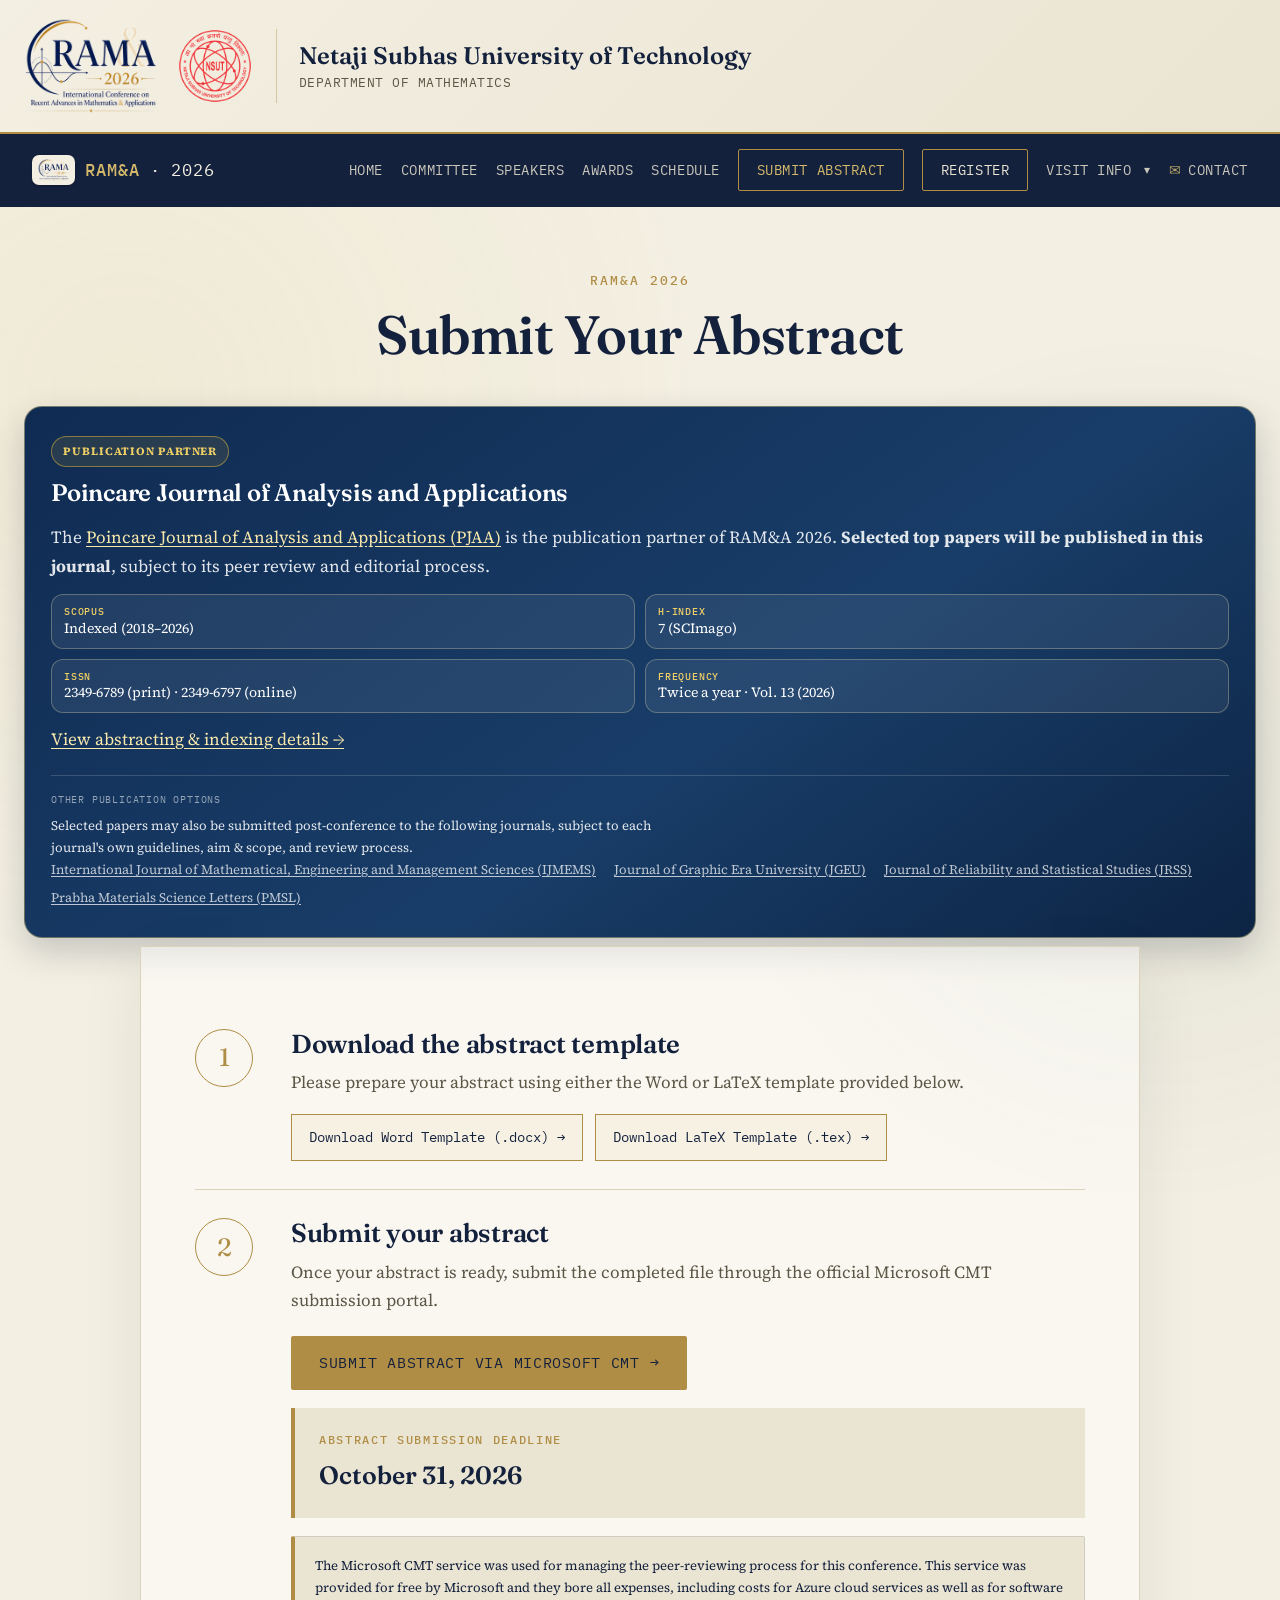
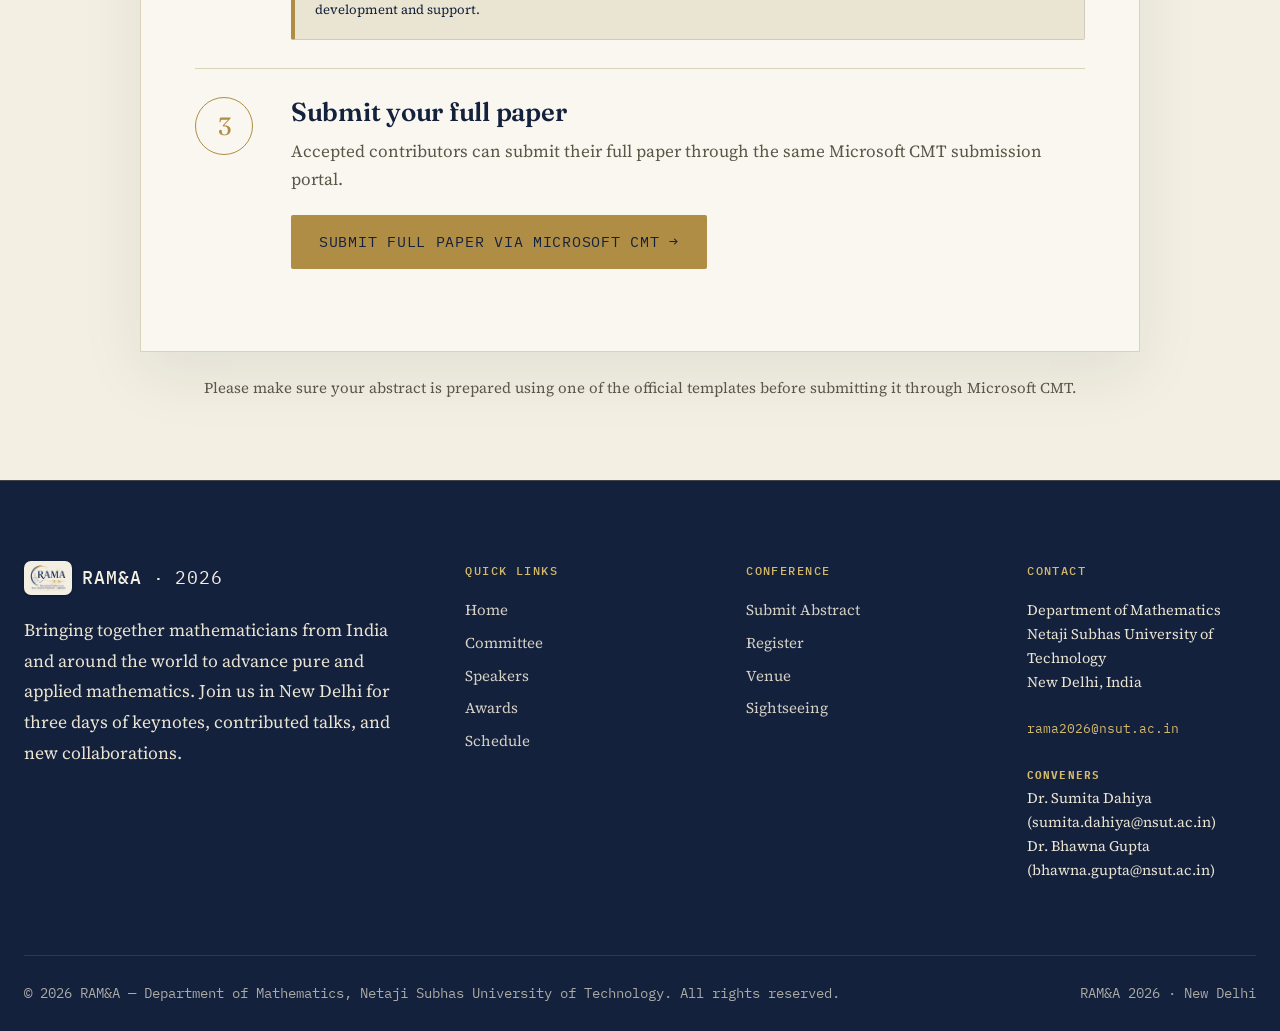
==== commit 50dc9593: "Add files via upload" ====
--- a/abstract-submission.html
+++ b/abstract-submission.html
@@ -1400,6 +1400,16 @@
 <li><strong>Frequency</strong><span>Twice a year · Vol. 13 (2026)</span></li>
 </ul>
 <a class="journal-link" href="https://www.pjaa.poincarepublishers.com/abstracting-and-indexing/" rel="noopener" target="_blank">View abstracting &amp; indexing details →</a>
+<div class="other-journals">
+<span class="other-journals-label">Other Publication Options</span>
+<p>Selected papers may also be submitted post-conference to the following journals, subject to each journal's own guidelines, aim &amp; scope, and review process.</p>
+<ul class="other-journals-list">
+<li><a class="journal-link" href="https://www.ijmems.in" rel="noopener" target="_blank">International Journal of Mathematical, Engineering and Management Sciences (IJMEMS)</a></li>
+<li><a class="journal-link" href="https://www.journal.riverpublishers.com/index.php/JGEU/" rel="noopener" target="_blank">Journal of Graphic Era University (JGEU)</a></li>
+<li><a class="journal-link" href="https://journals.riverpublishers.com/index.php/JRSS/" rel="noopener" target="_blank">Journal of Reliability and Statistical Studies (JRSS)</a></li>
+<li><a class="journal-link" href="https://journals.ramartipublishers.com/PMSL/" rel="noopener" target="_blank">Prabha Materials Science Letters (PMSL)</a></li>
+</ul>
+</div>
 </div>
 
 <div class="submission-card">
--- a/styles.css
+++ b/styles.css
@@ -5,6 +5,13 @@
 .journal-metrics strong{display:block;font-family:'IBM Plex Mono',monospace;font-size:10px;letter-spacing:.08em;text-transform:uppercase;color:#f0cf65;font-weight:500}
 .journal-metrics span{display:block;font-size:14px;color:#fff}
 .journal-partner-card{margin:28px 0 8px;padding:28px 26px;border-radius:18px;color:#fff;background:linear-gradient(145deg,#102b52 0,#183d68 58%,#0d2444 100%);border:1px solid rgba(255,224,133,.4);box-shadow:0 14px 34px rgba(20,33,61,.2)}
+.other-journals{margin-top:22px;padding-top:16px;border-top:1px solid rgba(255,255,255,.16)}
+.other-journals-label{display:block;font-family:'IBM Plex Mono',monospace;font-size:10px;letter-spacing:.08em;text-transform:uppercase;color:rgba(255,255,255,.55);margin-bottom:6px}
+.other-journals p{color:rgba(255,255,255,.62);font-size:13px;margin:0 0 8px;max-width:640px}
+.other-journals-list{list-style:none;margin:0;padding:0;display:flex;flex-wrap:wrap;gap:6px 18px}
+.other-journals-list li{font-size:13px}
+.other-journals-list .journal-link{color:rgba(255,255,255,.72);text-decoration:underline;text-underline-offset:2px}
+.other-journals-list .journal-link:hover{color:#fff}
 .journal-partner-card h2{margin:6px 0 10px;color:#fff;font-size:1.5rem}
 .journal-partner-card p{color:rgba(255,255,255,.88);margin:0}
 .journal-partner-kicker{display:inline-block;padding:.3rem .7rem;border:1px solid rgba(212,175,55,.55);border-radius:999px;background:rgba(212,175,55,.12);color:#f0cf65;font-size:.7rem;font-weight:700;letter-spacing:.08em}
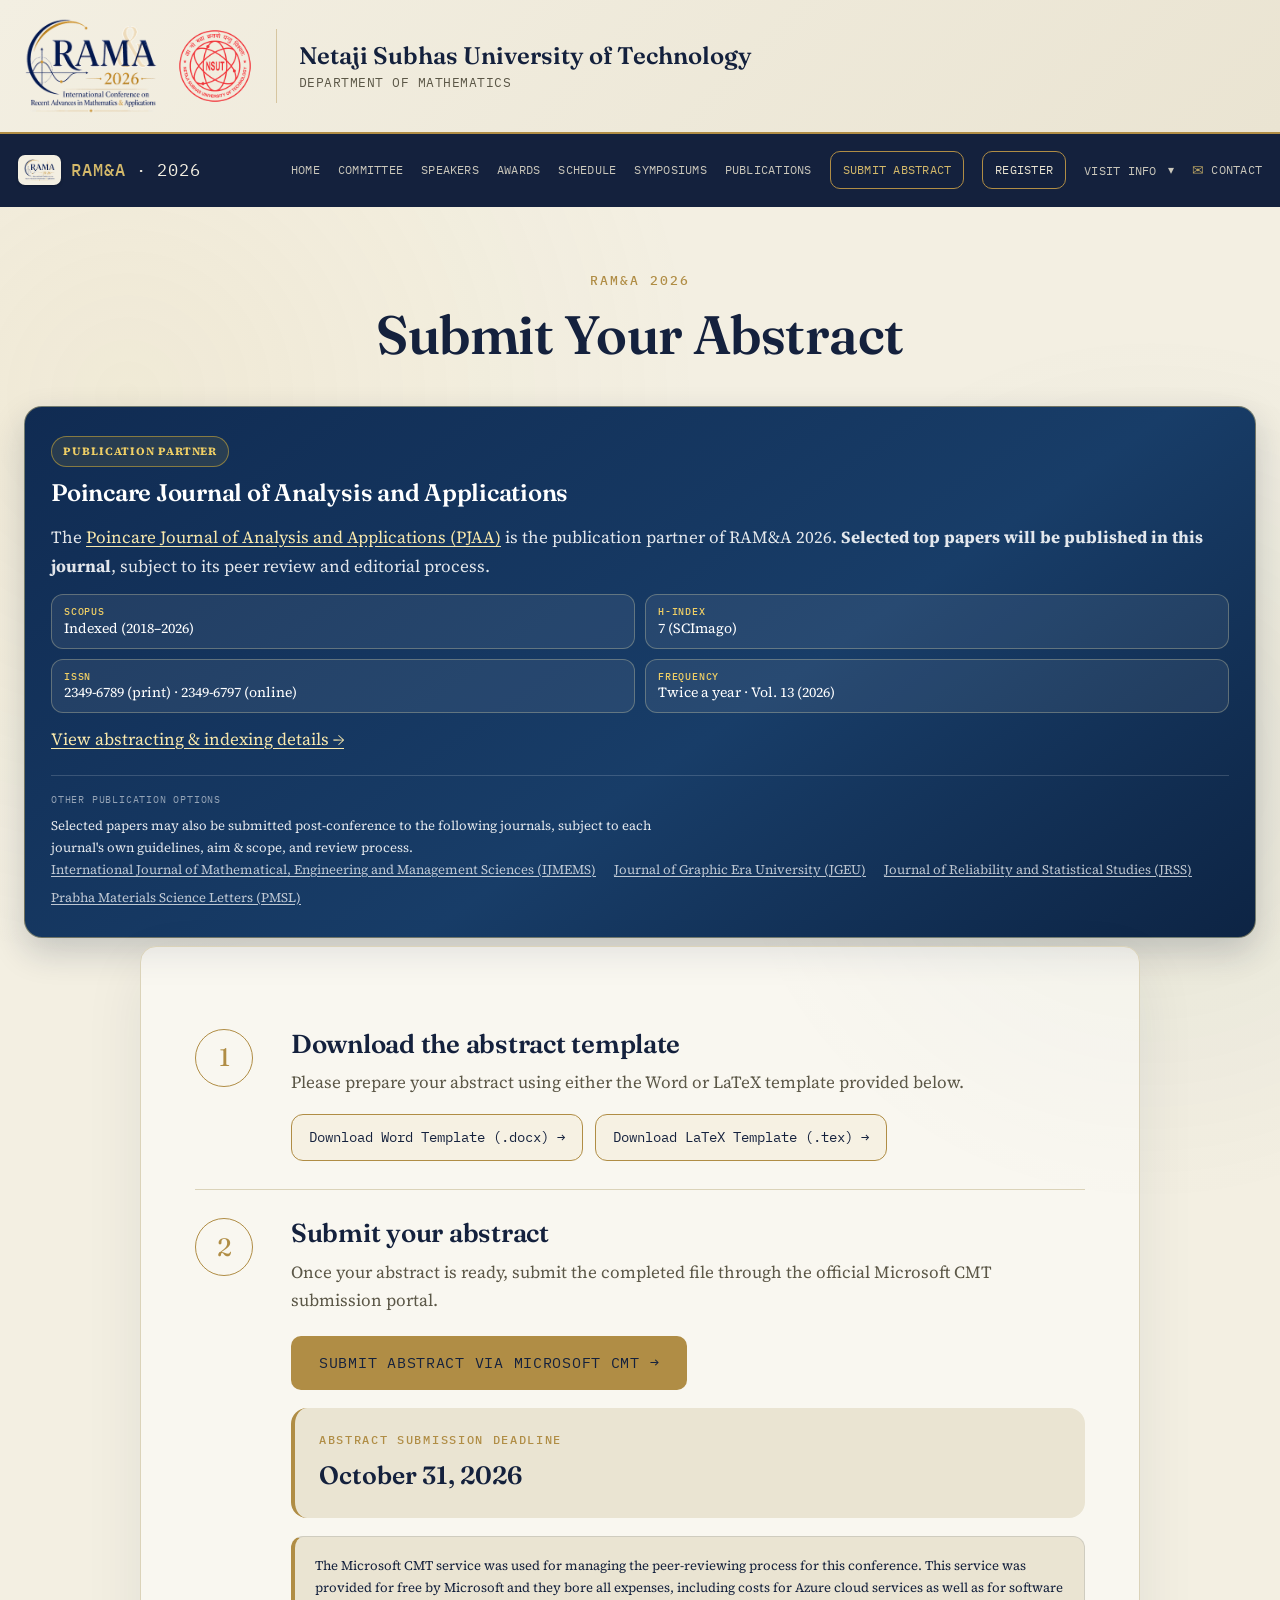
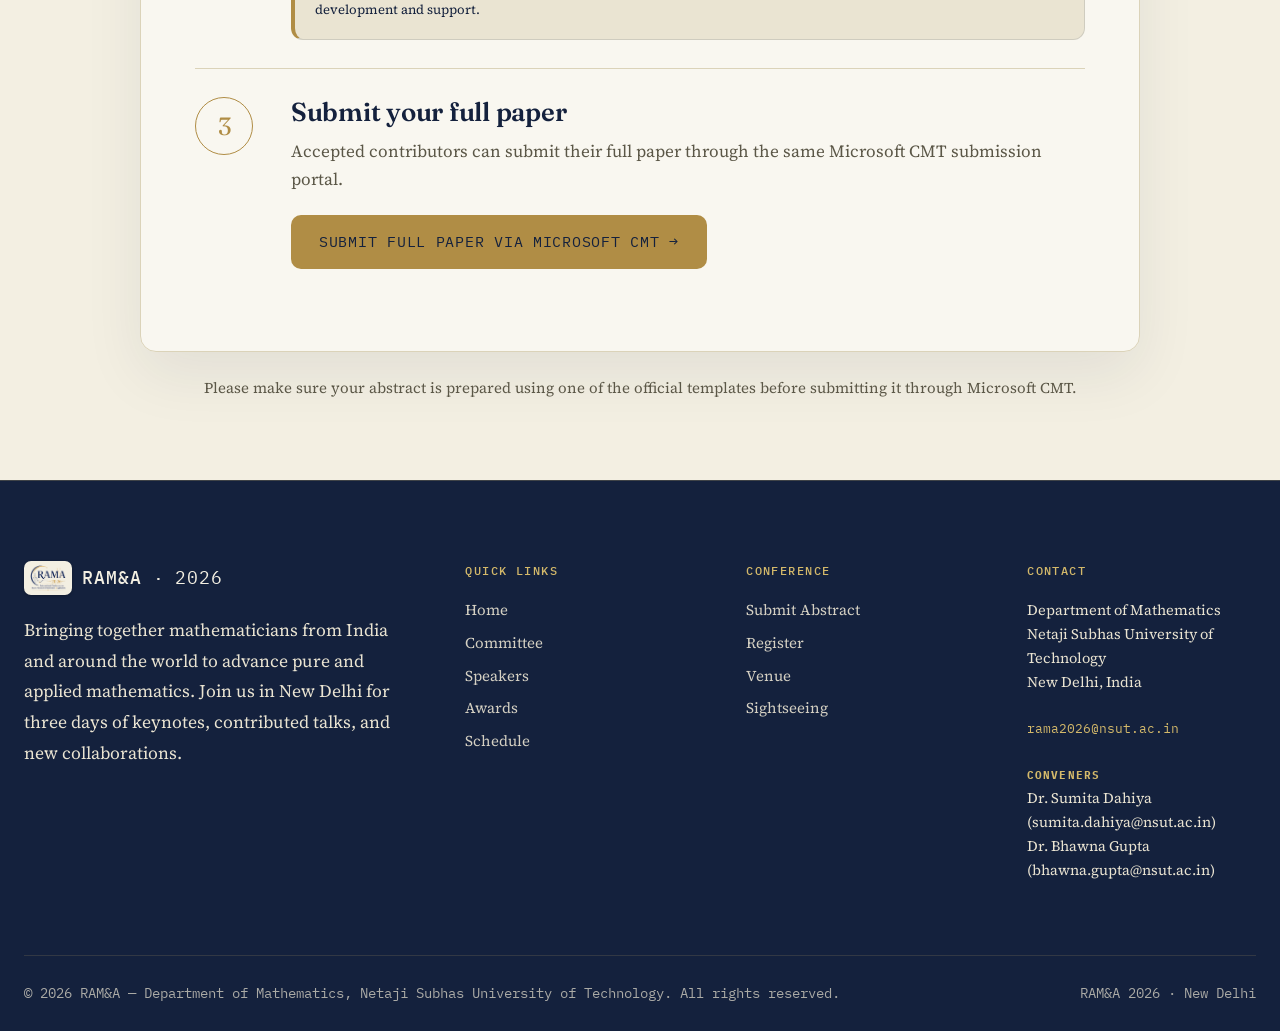
==== commit f20a0851: "Add files via upload" ====
--- a/abstract-submission.html
+++ b/abstract-submission.html
@@ -1356,16 +1356,18 @@
 </div>
 <header class="site-nav">
 <div class="nav-inner">
-<a class="logo-home-link" href="index.html" aria-label="RAM&amp;A 2026 Home"><div class="logo">
+<a aria-label="RAM&amp;A 2026 Home" class="logo-home-link" href="index.html"><div class="logo">
 <span class="logo-badge"><img alt="RAM&amp;A 2026 logo" class="logo-icon-img" src="rama-logo.png" decoding="async"></span>
-<b>RAM&amp;A</b><span class="logo-separator" aria-hidden="true">·</span><span class="logo-year">2026</span>
-    </div></a>
+<b>RAM&amp;A</b><span aria-hidden="true" class="logo-separator">·</span><span class="logo-year">2026</span>
+</div></a>
 <nav class="links" id="navLinks">
 <a data-page="home" href="index.html">Home</a>
 <a data-page="committee" href="committee.html">Committee</a>
 <a data-page="speakers" href="speakers.html">Speakers</a>
 <a data-page="awards" href="awards.html">Awards</a>
 <a data-page="schedule" href="schedule.html">Schedule</a>
+<a data-page="symposiums" href="symposiums.html">Symposiums</a>
+<a data-page="publications" href="publications.html">Publications</a>
 <a class="nav-abstract" data-page="abstract" href="abstract-submission.html">Submit Abstract</a>
 <a class="nav-cta" data-page="register" href="register.html">Register</a>
 <div class="nav-dropdown" data-page-group="visit">
--- a/styles.css
+++ b/styles.css
@@ -16,3 +16,111 @@
 .journal-partner-card p{color:rgba(255,255,255,.88);margin:0}
 .journal-partner-kicker{display:inline-block;padding:.3rem .7rem;border:1px solid rgba(212,175,55,.55);border-radius:999px;background:rgba(212,175,55,.12);color:#f0cf65;font-size:.7rem;font-weight:700;letter-spacing:.08em}
 @media(max-width:560px){.journal-metrics{grid-template-columns:1fr}.journal-partner-card{padding:22px 18px}}
+
+/* Speakers page v2: dark section, circular portraits, centred headings */
+.speakers-v2{background:var(--ink);color:var(--vellum);padding-top:72px}
+.speakers-v2 .section-head{display:block;text-align:center;border-bottom:0;padding-bottom:0;margin-bottom:56px}
+.speakers-v2 .section-head h2{color:var(--vellum);white-space:normal;font-size:clamp(1.9rem,3.6vw,2.7rem)}
+.speakers-v2 .section-head h2::after{content:"";display:block;width:64px;height:2px;margin:18px auto 0;background:var(--brass)}
+.speakers-v2 .speaker-grid{grid-template-columns:repeat(auto-fill,minmax(220px,1fr));gap:56px 28px}
+.speakers-v2 .speaker-card{text-align:center;padding:0 6px}
+.speakers-v2 .speaker-photo{width:172px;max-width:100%;margin:0 auto 22px;border:0;border-radius:50%;background:var(--ink-2);box-shadow:0 0 0 5px var(--ink),0 0 0 7px var(--brass);transition:box-shadow .3s ease}
+.speakers-v2 .speaker-photo img{object-position:center top}
+.speakers-v2 .speaker-card:hover .speaker-photo{transform:none;border-color:transparent;box-shadow:0 0 0 5px var(--ink),0 0 0 7px var(--brass-light),0 14px 30px rgba(0,0,0,.35)}
+.speakers-v2 .speaker-card:hover .speaker-photo img{transform:scale(1.04)}
+.speakers-v2 .speaker-photo .initials{color:var(--brass-light)}
+.speakers-v2 .speaker-card h4{font-size:19.5px;line-height:1.3;margin-bottom:6px;color:var(--vellum)}
+.speakers-v2 .speaker-profile-link:hover,.speakers-v2 .speaker-profile-link:focus-visible{color:var(--brass-light)}
+.speakers-v2 .speaker-card .affil{font-family:'Source Serif 4',serif;font-size:15.5px;text-transform:none;letter-spacing:0;color:var(--brass-light);line-height:1.4;margin-bottom:12px}
+.speakers-v2 .speaker-card .talk{font-size:15px;line-height:1.45;color:rgba(243,239,226,.72);padding-top:12px;border-top:1px solid var(--ink-line);max-width:230px;margin:0 auto}
+@media(max-width:860px){.speakers-v2 .speaker-grid{grid-template-columns:repeat(2,minmax(0,1fr));gap:44px 14px}.speakers-v2 .speaker-photo{width:136px}.speakers-v2 .section-head{margin-bottom:44px}}
+@media(max-width:400px){.speakers-v2 .speaker-photo{width:112px}.speakers-v2 .speaker-card h4{font-size:15px}.speakers-v2 .speaker-card .affil{font-size:12.5px}.speakers-v2 .speaker-card .talk{font-size:12.5px}}
+
+.campus-stay{margin:4px 0 58px}.campus-stay-card{display:grid;grid-template-columns:minmax(220px,300px) 1fr;gap:28px;align-items:center;margin-top:22px;padding:26px 28px;border:1px solid var(--brass);border-left:4px solid var(--brass);border-radius:14px;background:linear-gradient(145deg,rgba(255,255,255,.10),rgba(255,255,255,.035));box-shadow:0 16px 40px rgba(0,0,0,.18)}.campus-stay-price{display:flex;flex-direction:column;gap:6px;padding-right:28px;border-right:1px solid var(--ink-line)}.campus-stay-label{font-family:'IBM Plex Mono',monospace;font-size:11px;font-weight:700;letter-spacing:.12em;text-transform:uppercase;color:var(--brass-light)}.campus-stay-amount{font-family:'Fraunces',serif;font-size:2rem;font-weight:700;color:var(--vellum);line-height:1.1}.campus-stay-points{list-style:none;margin:0;padding:0;display:grid;gap:10px}.campus-stay-points li{position:relative;padding-left:22px;color:var(--vellum-2);font-size:16px;line-height:1.55}.campus-stay-points li::before{content:"◆";position:absolute;left:0;top:5px;color:var(--brass-light);font-size:9px}@media(max-width:760px){.campus-stay-card{grid-template-columns:1fr;gap:18px;padding:22px 20px}.campus-stay-price{padding-right:0;padding-bottom:16px;border-right:0;border-bottom:1px solid var(--ink-line)}.campus-stay-amount{font-size:1.7rem}.campus-stay-points li{font-size:14.5px}}
+.award-named-chip{display:flex;align-items:center;gap:14px;margin:0 0 22px;padding:14px 16px;border:1px solid var(--brass);border-left:4px solid var(--brass);border-radius:8px;background:linear-gradient(135deg,#14213d 0,#1f2e52 100%);box-shadow:0 8px 20px rgba(20,33,61,.16)}.award-named-chip-star{flex:0 0 auto;display:grid;place-items:center;width:34px;height:34px;border-radius:50%;background:linear-gradient(145deg,#f2d77d,#b08d45);color:var(--ink);font-size:16px;line-height:1}.award-named-chip-title{font-family:'Fraunces',serif;font-size:1.2rem;font-weight:700;line-height:1.2;color:#fff6cf}.award-named-chip-sub{margin-top:2px;font-family:'IBM Plex Mono',monospace;font-size:11.5px;letter-spacing:.08em;text-transform:uppercase;color:var(--brass-light)}@media(max-width:768px){.award-card .award-named-chip-title{font-size:1.05rem !important}}
+
+/* ===== Header / nav fit (11 items) ===== */
+@media(min-width:1200px){
+  header.site-nav .nav-inner{padding:0 18px}
+  header.site-nav nav.links{flex-wrap:nowrap;gap:12px}
+  header.site-nav nav.links>a,
+  header.site-nav .nav-dropdown-toggle{font-size:12px;letter-spacing:.02em;white-space:nowrap}
+  header.site-nav .nav-abstract,
+  header.site-nav .nav-cta{padding:8px 12px !important}
+}
+@media(min-width:861px) and (max-width:1199px){
+  header.site-nav .menu-toggle{display:flex;flex-direction:column;align-items:center;justify-content:center;width:44px;height:44px;padding:8px;background:transparent;border:0}
+  header.site-nav .menu-toggle span{display:block;width:24px;height:2px;margin:3px 0;background:var(--brass-light);transition:transform .2s ease,opacity .2s ease}
+  body.nav-open header.site-nav .menu-toggle span:nth-child(1){transform:translateY(8px) rotate(45deg)}
+  body.nav-open header.site-nav .menu-toggle span:nth-child(2){opacity:0}
+  body.nav-open header.site-nav .menu-toggle span:nth-child(3){transform:translateY(-8px) rotate(-45deg)}
+  header.site-nav nav.links{position:absolute;top:100%;right:0;left:auto;width:min(360px,100vw);max-height:calc(100vh - 220px);overflow-y:auto;flex-direction:column;flex-wrap:nowrap;align-items:stretch;justify-content:flex-start;gap:0;padding:10px 22px 22px;background:var(--ink);border:1px solid var(--ink-line);border-top:0;box-shadow:0 18px 30px rgba(10,16,30,.35);opacity:0;visibility:hidden;transform:translateY(-6px);transition:opacity .2s ease,transform .2s ease,visibility .2s}
+  header.site-nav nav.links.open{opacity:1;visibility:visible;transform:none}
+  header.site-nav nav.links>a,
+  header.site-nav nav.links>.nav-dropdown{padding:13px 0;border-bottom:1px solid rgba(255,255,255,.08);font-size:14px;white-space:normal}
+  header.site-nav nav.links .nav-abstract,
+  header.site-nav nav.links .nav-cta{display:block;text-align:center;margin:12px 0 0;padding:11px 14px !important;border-bottom:1px solid var(--brass)}
+  header.site-nav nav.links .nav-dropdown{display:block}
+  header.site-nav .nav-dropdown-toggle{width:100%;text-align:left;font-size:14px}
+  header.site-nav .nav-dropdown-menu{position:static;min-width:0;margin-top:8px;padding:0 0 0 14px;background:transparent;border:0;box-shadow:none;opacity:1;visibility:visible;transform:none;display:none}
+  header.site-nav .nav-dropdown.is-open .nav-dropdown-menu{display:block}
+  header.site-nav .nav-dropdown-menu a{padding:9px 0}
+}
+
+/* ===== Awards page: compact heading, named-award blocks, above-the-fold layout ===== */
+section.awards{padding:26px 0 72px}
+.awards .awards-hero{grid-template-columns:auto 1fr;gap:16px;align-items:center;margin-bottom:18px;padding:14px 24px}
+.awards .awards-hero-mark{width:38px;height:38px;font-size:18px;box-shadow:inset 0 0 0 4px rgba(184,145,55,.08)}
+.awards .awards-hero h2{margin:0;font-size:clamp(1.45rem,2.6vw,1.95rem);line-height:1.15}
+.awards .awards-grid{gap:20px}
+.awards .award-card{padding:24px 28px 20px}
+.awards .award-card-head{display:flex;align-items:center;gap:14px;margin-bottom:18px}
+.awards .award-card-head .award-icon{flex:0 0 auto;width:42px;height:42px;font-size:20px}
+.awards .award-card-head .award-label{margin:0 0 3px}
+.awards .award-card-head h3{margin:0;font-size:1.45rem;line-height:1.15}
+.awards .award-named-list{display:grid;gap:12px;margin:0 0 18px}
+.awards .award-named-chip{margin:0;padding:15px 18px;min-height:78px}
+.awards .award-named-chip-star{width:38px;height:38px;font-size:18px}
+.awards .award-named-chip-title{font-size:1.3rem}
+.awards .award-card p{font-size:15.5px;line-height:1.55;margin-bottom:16px}
+.awards .award-card li{padding:11px 0}
+.awards .awards-note{margin-top:18px}
+@media(max-width:860px){
+  section.awards{padding:20px 0 56px}
+  .awards .awards-hero{grid-template-columns:auto 1fr;padding:12px 18px}
+  .awards .award-card{padding:20px 18px 16px}
+  .awards .award-named-chip-title{font-size:1.12rem !important}
+}
+
+/* ===== Symposiums page: pie chart sizing + legend ===== */
+.sym-pie-wrap{margin-top:28px;padding:24px 28px 26px;border:1px solid rgba(212,175,55,.42);border-radius:16px;background:rgba(255,255,255,.06)}
+.sym-pie-title{margin:0 0 18px;text-align:center;color:#fff;font-family:'Fraunces',serif;font-size:1.25rem;font-weight:600;line-height:1.25}
+.sym-pie-body{display:flex;align-items:center;justify-content:center;gap:40px;flex-wrap:wrap}
+#sym-pie{flex:0 0 auto;width:clamp(190px,24vw,260px);max-width:100%}
+#sym-pie svg{display:block;width:100%;height:auto}
+.sym-slice{cursor:pointer;transition:filter .2s ease,transform .2s ease;transform-origin:100px 100px}
+.sym-slice.is-hl{filter:brightness(1.12);transform:scale(1.035)}
+.sym-legend{list-style:none;margin:0;padding:0;display:grid;gap:9px;flex:1 1 320px;max-width:600px;text-align:left}
+.sym-legend li{display:flex;align-items:flex-start;gap:11px;color:rgba(255,255,255,.86);font-size:14.5px;line-height:1.4;transition:color .2s ease}
+.sym-legend li.is-hl{color:#fff}
+.sym-legend li i{flex:0 0 auto;display:block;width:13px;height:13px;margin-top:4px;border-radius:3px}
+@media(max-width:700px){.sym-pie-wrap{padding:20px 16px 22px}.sym-pie-body{gap:22px}#sym-pie{width:min(220px,70vw)}.sym-legend{flex-basis:100%}.sym-legend li{font-size:13.5px}}
+
+/* ===== Schedule page: centred gala block ===== */
+.schedule-tba .gala-callout{margin-top:26px;justify-content:center;text-align:center;padding:26px 28px}
+.schedule-tba .gala-christmas-content{display:flex;flex-direction:column;align-items:center;gap:8px;text-align:center}
+.schedule-tba .christmas-gala h3{margin:0;font-size:1.35rem;line-height:1.25}
+.schedule-tba .christmas-gala p{margin:0;max-width:640px;font-family:'Source Serif 4',serif;font-style:normal;font-size:1.02rem;line-height:1.55;color:rgba(255,255,255,.92)}
+
+/* ===== Rounded corners on every block, site-wide ===== */
+.awards-hero,.award-card,.date-card,.contact-card,.query-card,.fee-table-wrap,.schedule-tba,.gala-callout,.christmas-gala,
+.map-frame,.map-frame-overlay,.submission-card,.deadline-box,.venue-discount-note,.awards-note,.earlybird-note{border-radius:16px !important}
+.earlybird-note,.awards-note,.venue-discount-note{border-radius:12px !important}
+.date-card,.award-card,.schedule-tba,.fee-table-wrap,.submission-card,.deadline-box,.map-frame{overflow:hidden}
+.contact-icon,.submission-link,.nav-dropdown-menu,.back-to-top{border-radius:12px !important}
+.btn,.btn-primary,.btn-ghost,.btn-hero-cta,.btn-hero-register,.btn-hero-brochure,.nav-abstract,.nav-cta{border-radius:10px !important}
+.attraction-gallery--photo,.attraction-gallery--photo img{border-radius:0}
+@media(max-width:860px){.nav-dropdown-menu{border-radius:0 !important}}
+.cmt-acknowledgement{border-radius:12px !important}
+header.site-nav nav.links .nav-abstract,header.site-nav nav.links .nav-cta{border-radius:10px !important}
+html body header.site-nav nav.links .nav-abstract,html body header.site-nav nav.links .nav-cta{border-radius:10px !important}
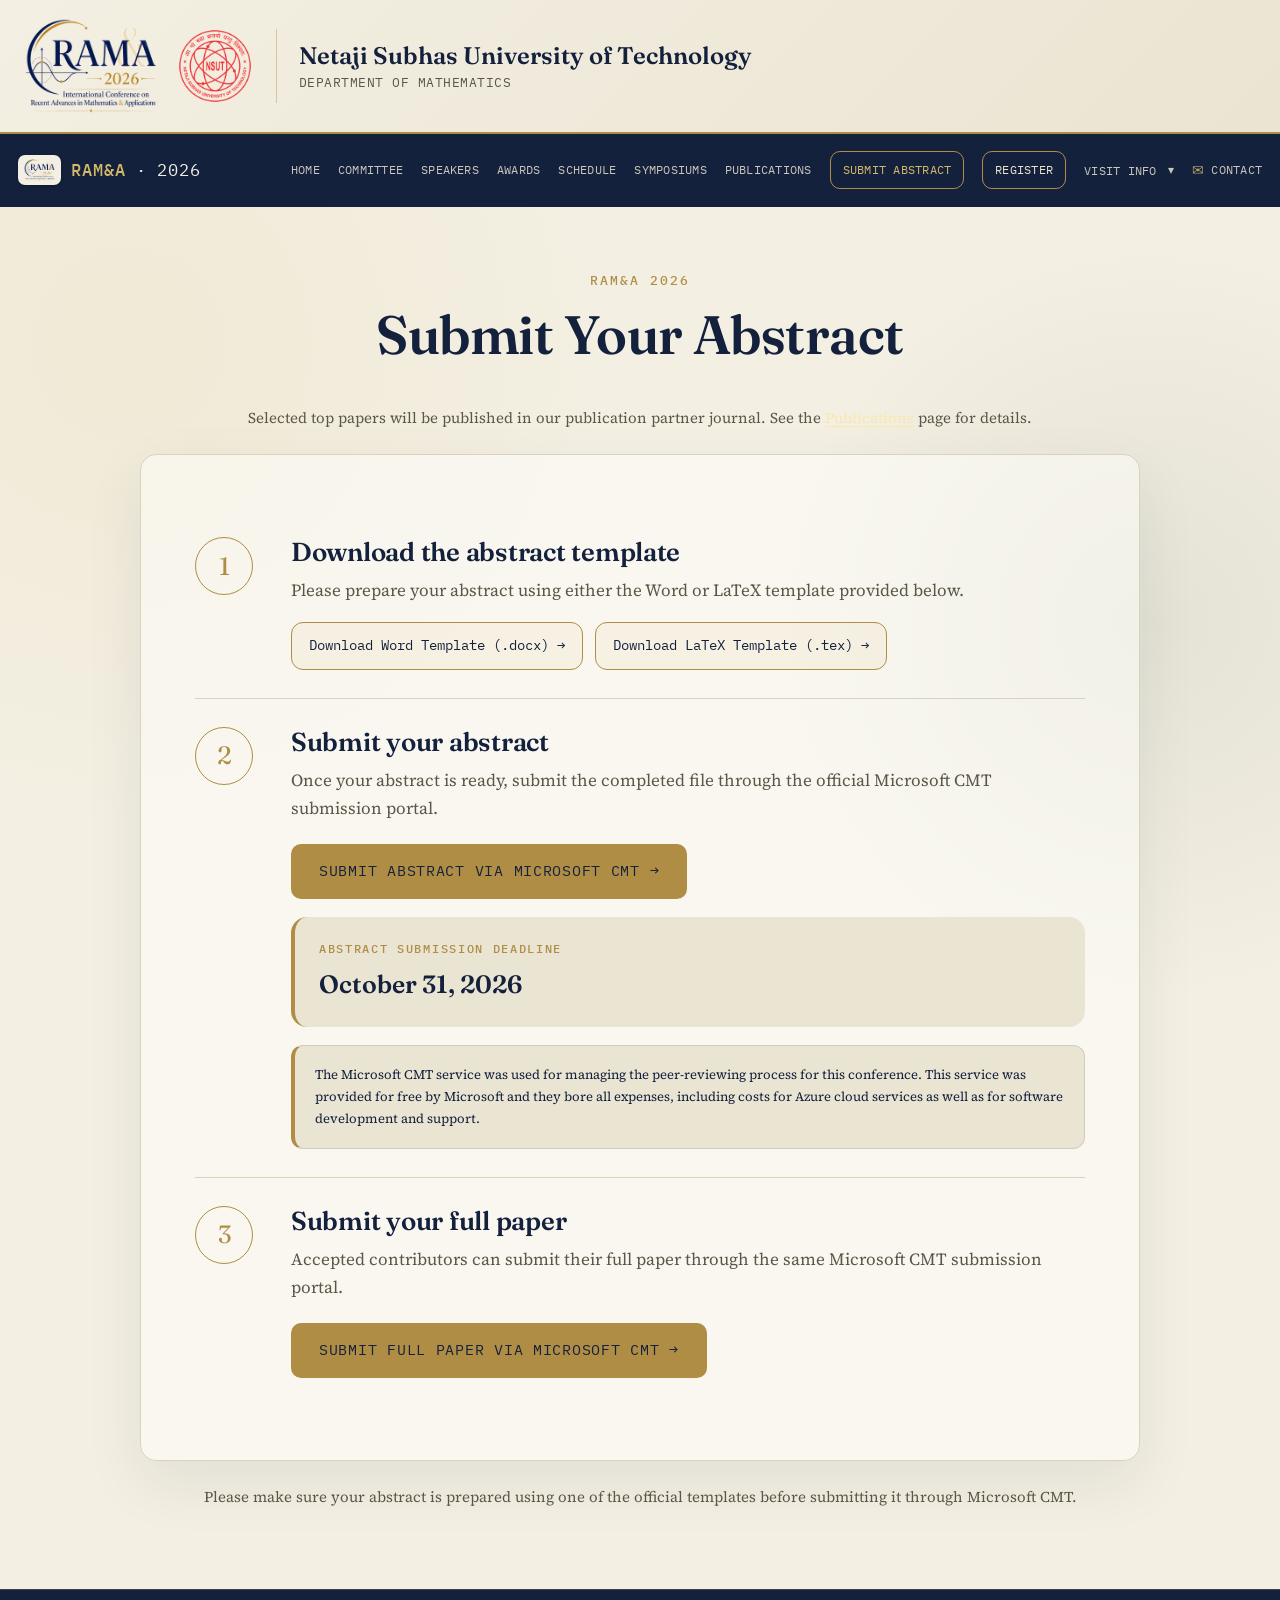
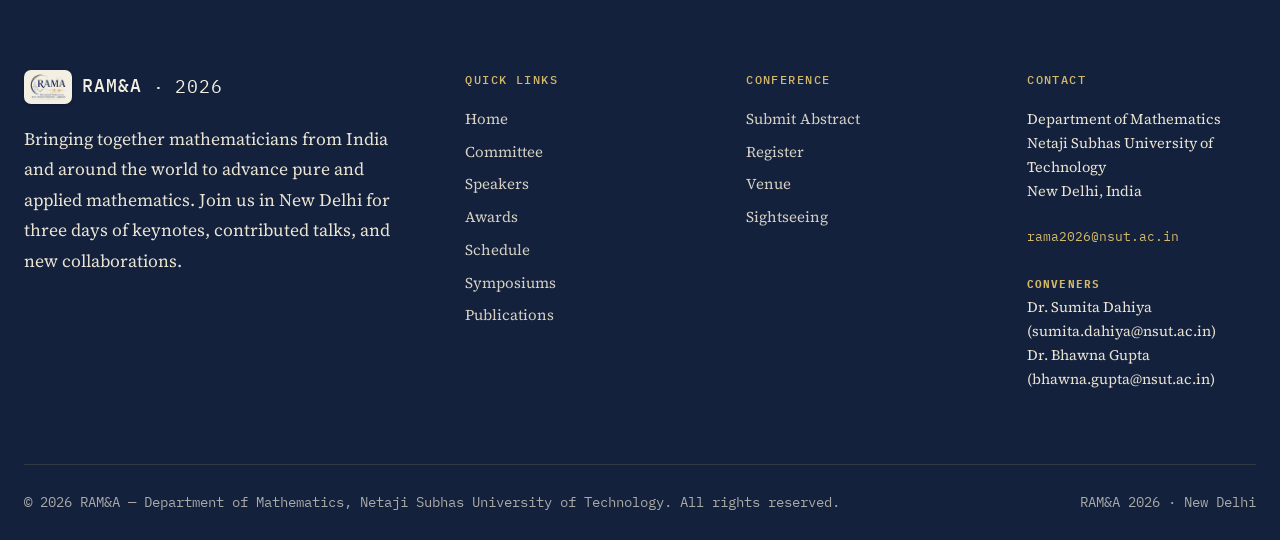
==== commit 0fa9083d: "Add files via upload" ====
--- a/abstract-submission.html
+++ b/abstract-submission.html
@@ -1356,10 +1356,10 @@
 </div>
 <header class="site-nav">
 <div class="nav-inner">
-<a aria-label="RAM&amp;A 2026 Home" class="logo-home-link" href="index.html"><div class="logo">
+<a class="logo-home-link" href="index.html" aria-label="RAM&amp;A 2026 Home"><div class="logo">
 <span class="logo-badge"><img alt="RAM&amp;A 2026 logo" class="logo-icon-img" src="rama-logo.png" decoding="async"></span>
-<b>RAM&amp;A</b><span aria-hidden="true" class="logo-separator">·</span><span class="logo-year">2026</span>
-</div></a>
+<b>RAM&amp;A</b><span class="logo-separator" aria-hidden="true">·</span><span class="logo-year">2026</span>
+    </div></a>
 <nav class="links" id="navLinks">
 <a data-page="home" href="index.html">Home</a>
 <a data-page="committee" href="committee.html">Committee</a>
@@ -1391,28 +1391,7 @@
 <h1>Submit Your Abstract</h1>
 </div>
 
-<div class="journal-partner-card">
-<span class="journal-partner-kicker">PUBLICATION PARTNER</span>
-<h2>Poincare Journal of Analysis and Applications</h2>
-<p>The <a class="journal-link" href="https://www.pjaa.poincarepublishers.com" rel="noopener" target="_blank">Poincare Journal of Analysis and Applications (PJAA)</a> is the publication partner of RAM&amp;A 2026. <strong>Selected top papers will be published in this journal</strong>, subject to its peer review and editorial process.</p>
-<ul class="journal-metrics" aria-label="Journal metrics">
-<li><strong>Scopus</strong><span>Indexed (2018–2026)</span></li>
-<li><strong>H-index</strong><span>7 (SCImago)</span></li>
-<li><strong>ISSN</strong><span>2349-6789 (print) · 2349-6797 (online)</span></li>
-<li><strong>Frequency</strong><span>Twice a year · Vol. 13 (2026)</span></li>
-</ul>
-<a class="journal-link" href="https://www.pjaa.poincarepublishers.com/abstracting-and-indexing/" rel="noopener" target="_blank">View abstracting &amp; indexing details →</a>
-<div class="other-journals">
-<span class="other-journals-label">Other Publication Options</span>
-<p>Selected papers may also be submitted post-conference to the following journals, subject to each journal's own guidelines, aim &amp; scope, and review process.</p>
-<ul class="other-journals-list">
-<li><a class="journal-link" href="https://www.ijmems.in" rel="noopener" target="_blank">International Journal of Mathematical, Engineering and Management Sciences (IJMEMS)</a></li>
-<li><a class="journal-link" href="https://www.journal.riverpublishers.com/index.php/JGEU/" rel="noopener" target="_blank">Journal of Graphic Era University (JGEU)</a></li>
-<li><a class="journal-link" href="https://journals.riverpublishers.com/index.php/JRSS/" rel="noopener" target="_blank">Journal of Reliability and Statistical Studies (JRSS)</a></li>
-<li><a class="journal-link" href="https://journals.ramartipublishers.com/PMSL/" rel="noopener" target="_blank">Prabha Materials Science Letters (PMSL)</a></li>
-</ul>
-</div>
-</div>
+<p class="submission-note" style="margin-bottom:24px">Selected top papers will be published in our publication partner journal. See the <a class="journal-link" href="publications.html">Publications</a> page for details.</p>
 
 <div class="submission-card">
 <section class="submission-step">
@@ -1478,6 +1457,8 @@
 <a href="speakers.html">Speakers</a>
 <a href="awards.html">Awards</a>
 <a href="schedule.html">Schedule</a>
+<a href="symposiums.html">Symposiums</a>
+<a href="publications.html">Publications</a>
 </nav>
 </div>
 <div class="footer-col">
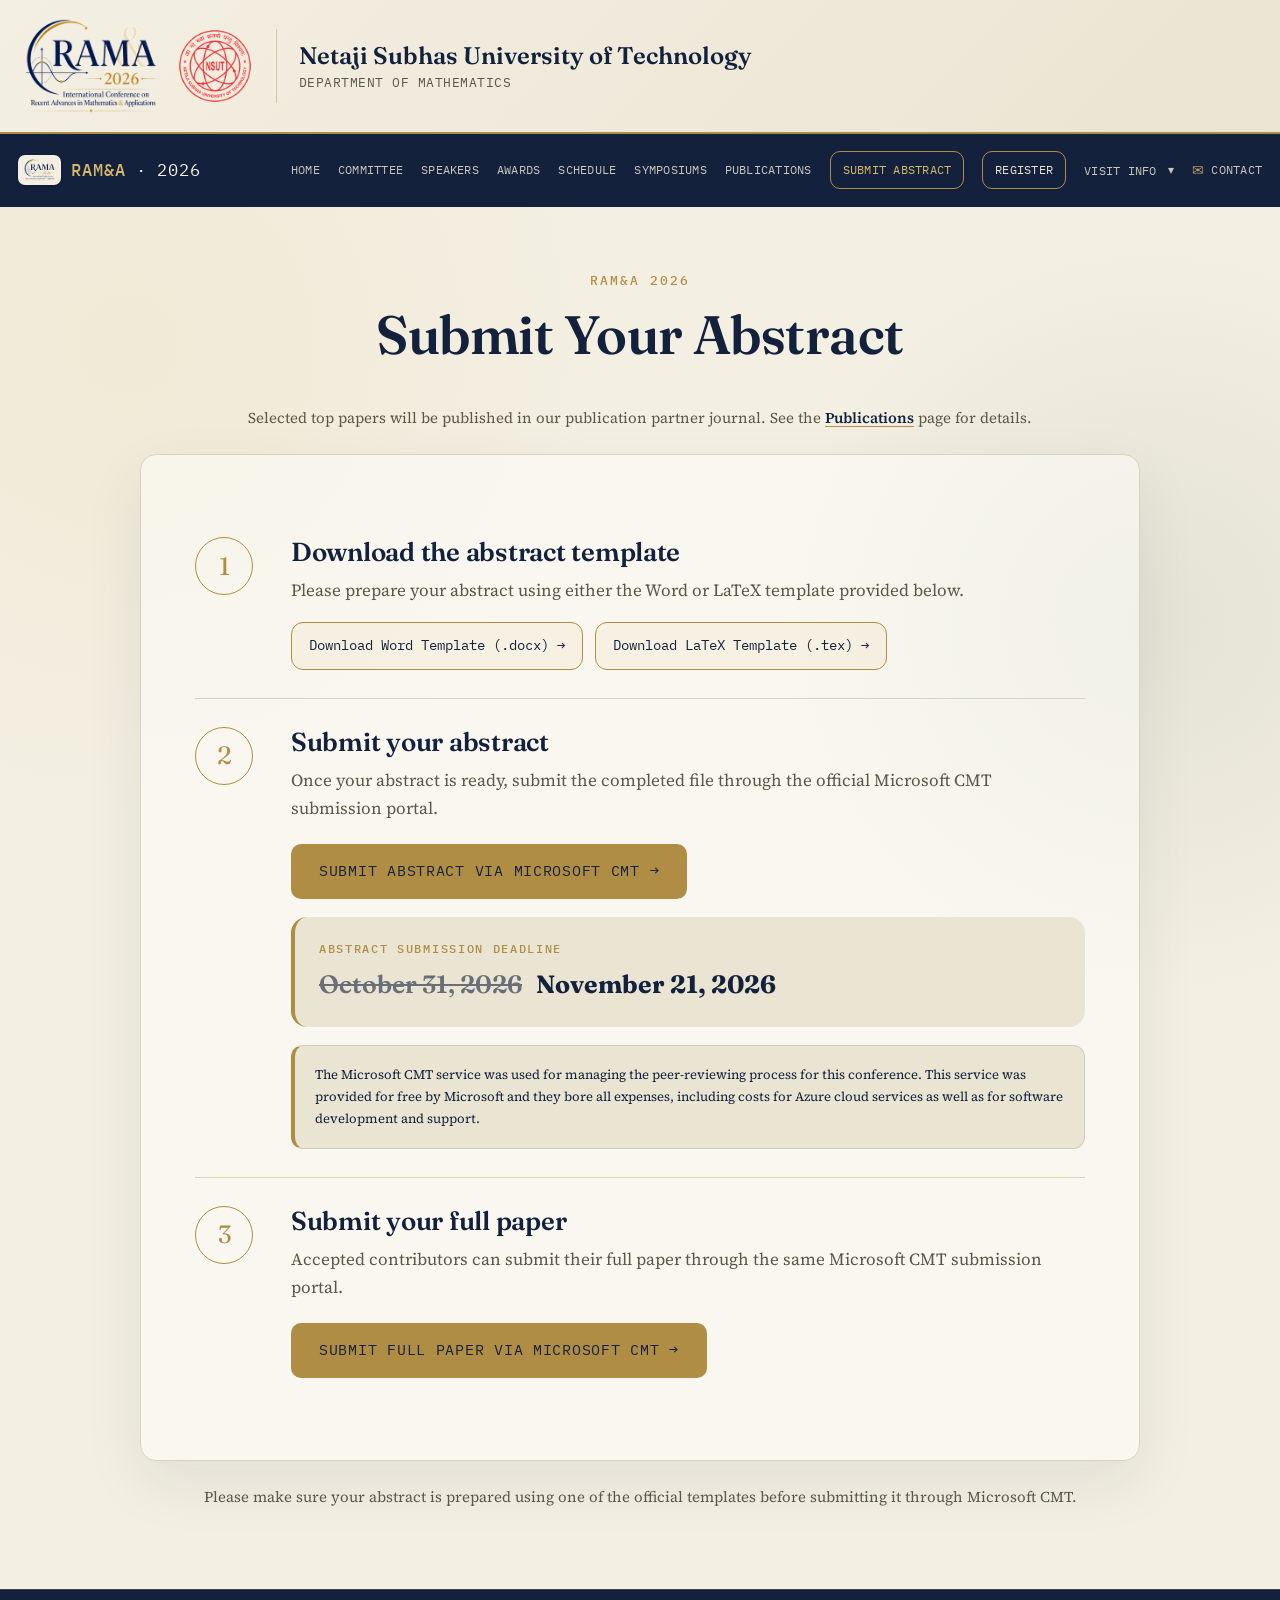
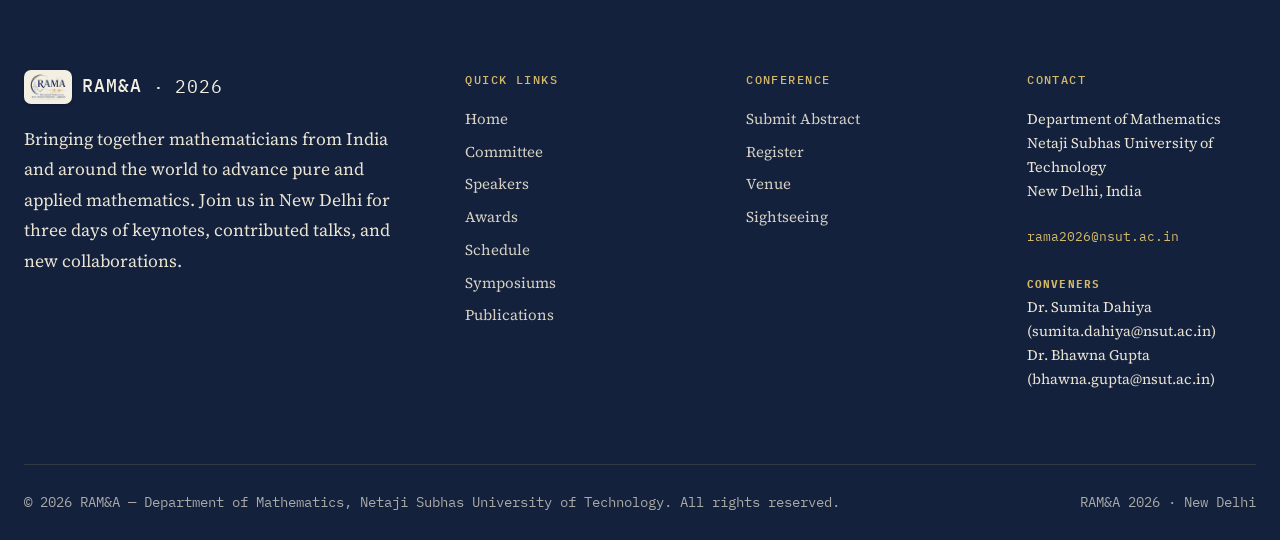
==== commit 67303678: "Add files via upload" ====
--- a/abstract-submission.html
+++ b/abstract-submission.html
@@ -1419,7 +1419,7 @@
           </a>
 <div class="deadline-box">
 <div class="deadline-label">Abstract submission deadline</div>
-<div class="deadline-date">October 31, 2026</div>
+<div class="deadline-date"><s class="date-old">October 31, 2026</s> <span class="date-new">November 21, 2026</span></div>
 </div>
 <div class="cmt-acknowledgement">The Microsoft CMT service was used for managing the peer-reviewing process for this conference. This service was provided for free by Microsoft and they bore all expenses, including costs for Azure cloud services as well as for software development and support.</div>
 </div>
--- a/styles.css
+++ b/styles.css
@@ -1,4 +1,4 @@
-:root{--ink:#14213d;--ink-2:#1f2e52;--ink-line:rgba(212,185,106,0.22);--vellum:#f3efe2;--vellum-2:#eae4d2;--paper-text:#26241c;--paper-text-soft:#5b5747;--brass:#b08d45;--brass-light:#d4b96a;--forest:#35513f;--rule:#dbd3b9;--max:1280px}*{box-sizing:border-box}html{scroll-behavior:smooth}body{margin:0;background:var(--vellum);color:var(--paper-text);font-family:'Source Serif 4',serif;font-size:20.5px;line-height:1.68;-webkit-font-smoothing:antialiased}h1,h2,h3,h4{font-family:'Fraunces',serif;font-weight:600;margin:0;letter-spacing:-.01em}.mono{font-family:'IBM Plex Mono',monospace}a{color:inherit}img,svg{display:block;max-width:100%}.wrap{max-width:var(--max);margin:0 auto;padding:0 24px}.eyebrow{font-family:'IBM Plex Mono',monospace;font-size:14px;letter-spacing:.14em;text-transform:uppercase;color:var(--brass)}section{padding:96px 0;scroll-margin-top:206px}body.inner-page{padding-top:var(--fixed-bars-h,206px)}.top-banner{position:fixed;top:0;left:0;right:0;z-index:60;background:linear-gradient(135deg,var(--vellum) 0,var(--vellum-2) 100%);border-bottom:2px solid var(--brass)}.top-banner-inner{max-width:var(--max);margin:0 auto;padding:18px 24px;display:flex;align-items:center;gap:22px}.top-banner-logos{display:flex;align-items:center;gap:18px;flex-shrink:0}.top-banner-logos img{display:block}.tb-logo-rama{height:96px;width:auto}.tb-logo-nsut{height:66px;width:auto}.top-banner-divider{width:1px;height:74px;background:var(--brass);opacity:.4;flex-shrink:0}.top-banner-text{display:flex;flex-direction:column;justify-content:center;line-height:1.3}.tb-uni-name{font-family:'Fraunces',serif;font-weight:600;font-size:24px;color:var(--ink)}.tb-dept{font-family:'IBM Plex Mono',monospace;font-size:13px;letter-spacing:.04em;text-transform:uppercase;color:var(--paper-text-soft);margin-top:4px}header.site-nav{position:fixed;top:134px;left:0;right:0;z-index:50;background:var(--ink);backdrop-filter:none;-webkit-backdrop-filter:none;border-bottom:1px solid transparent;transition:background .3s ease,border-color .3s ease,box-shadow .3s ease}header.site-nav.scrolled{background:var(--ink);border-bottom-color:var(--ink-line);box-shadow:0 12px 30px rgba(10,16,30,0.25)}.nav-inner{max-width:var(--max);margin:0 auto;padding:0 32px;height:72px;display:flex;align-items:center;justify-content:space-between;transition:height .3s ease}header.site-nav.scrolled .nav-inner{height:64px}.logo{font-family:'IBM Plex Mono',monospace;color:var(--vellum);font-size:17px;letter-spacing:.06em;display:flex;align-items:center;gap:10px}.logo-icon{flex:none;display:block}.logo-badge{flex:none;display:flex;align-items:center;justify-content:center;background:var(--vellum);border-radius:7px;padding:4px 6px;box-shadow:0 1px 3px rgba(0,0,0,0.25)}.logo-icon-img{display:block;height:22px;width:auto}.footer-brand .logo-icon-img{height:26px}.logo b{color:var(--brass-light);font-weight:500}nav.links{display:flex;gap:18px;align-items:center;flex-wrap:wrap;justify-content:flex-end}nav.links a{color:var(--vellum-2);text-decoration:none;font-family:'IBM Plex Mono',monospace;font-size:13.5px;letter-spacing:.04em;text-transform:uppercase;opacity:.85;transition:opacity .2s,color .2s}nav.links a:hover{opacity:1;color:var(--brass-light)}.nav-abstract{background:transparent;color:var(--vellum-2) !important;border:1px solid var(--brass);padding:9px 18px !important;border-radius:2px;opacity:1 !important}.nav-abstract:hover{background:var(--brass);color:var(--ink) !important}.nav-cta{border:1px solid var(--brass);padding:9px 18px !important;border-radius:2px}.menu-toggle{display:none;background:0;border:0;cursor:pointer;padding:8px}.menu-toggle span{display:block;width:22px;height:2px;background:var(--vellum);margin:5px 0}.hero{position:relative;background:var(--ink);color:var(--vellum);padding:274px 0 140px;overflow:hidden;border-bottom:1px solid var(--ink-line)}.announcement-banner{position:fixed;left:0;right:0;top:134px;bottom:auto;width:100%;height:42px;display:flex;align-items:center;overflow:hidden;background:#fffdf8;border-top:1px solid rgba(212,185,106,.65);border-bottom:1px solid rgba(20,33,61,.12);color:var(--ink);z-index:61;box-shadow:0 5px 16px rgba(20,33,61,.08)}.announcement-label{position:relative;z-index:5;flex:0 0 auto;height:100%;display:flex;align-items:center;padding:0 17px;background:#fffdf8;color:var(--ink);border-right:1px solid rgba(212,185,106,.7);font-family:'IBM Plex Mono',monospace;font-size:11px;font-weight:700;letter-spacing:.12em;text-transform:uppercase;box-shadow:8px 0 16px rgba(20,33,61,.06)}.announcement-label-icon{color:var(--brass);margin-right:7px}.announcement-viewport{flex:1 1 auto;min-width:0;height:100%;overflow:hidden;display:flex;align-items:center;position:relative}.announcement-track{display:flex;width:max-content;min-width:max-content;flex:0 0 auto;animation:announcement-scroll 42s linear infinite;will-change:transform}.announcement-group{display:flex;align-items:center;flex:0 0 auto;width:max-content}.announcement-text{flex:0 0 auto;padding:0 52px;color:var(--ink);font-family:'IBM Plex Mono',monospace;font-size:12.5px;letter-spacing:.025em;line-height:1;white-space:nowrap}.announcement-new{display:inline-block;position:relative;top:-.45em;margin-right:.45em;padding:.18em .42em .2em;border-radius:4px;background:var(--ink);color:#fffdf8;font-family:'IBM Plex Mono',monospace;font-size:.62em;font-weight:900;letter-spacing:.08em;line-height:1;box-shadow:0 0 0 1px rgba(212,185,106,.7),0 3px 8px rgba(20,33,61,.18);animation:announcement-new-pulse 1.8s ease-in-out infinite}@keyframes announcement-new-pulse{0%,100%{transform:scale(1);filter:brightness(1)}50%{transform:scale(1.05);filter:brightness(1.08)}}.announcement-sep{color:var(--brass);font-size:9px;opacity:.85}@keyframes announcement-scroll{from{transform:translateX(0)}to{transform:translateX(-50%)}}@media(prefers-reduced-motion:reduce){.announcement-track,.announcement-new{animation:none}}body.has-announcements header.site-nav{top:172px}body.has-announcements .top-banner{height:134px}body.has-announcements .announcement-banner{top:134px;bottom:auto}body.has-announcements .hero{padding-top:312px}.hero-inner{position:relative;z-index:2;max-width:820px}.venue-bg-photo{position:absolute;inset:0;background-size:cover;background-position:center 30%;background-repeat:no-repeat;filter:blur(4px);transform:scale(1.05);z-index:0}#heroCanvas{position:absolute;inset:0;width:100%;height:100%;z-index:1;display:block;opacity:.86}.hero-logos{display:flex;align-items:center;gap:26px;margin-bottom:32px}.hero-logo-chip{display:flex;align-items:center;justify-content:center;background:var(--vellum);border-radius:10px;padding:8px 12px;box-shadow:0 4px 14px rgba(0,0,0,0.28)}.hero-logo-chip img{display:block;height:64px;width:auto}.hero-logo-plain{display:block;height:82px;width:auto}.hero .eyebrow{margin-bottom:22px;display:block}.hero h1{color:var(--vellum);max-width:820px;position:relative;isolation:isolate}.hero h1::before{content:'';position:absolute;left:-18px;top:-26px;width:72px;height:72px;border:1px solid rgba(212,185,106,.28);border-right-color:transparent;border-bottom-color:transparent;border-radius:50%;transform:rotate(-25deg);animation:hero-orbit-in 1.8s cubic-bezier(.2,.75,.2,1) both;pointer-events:none;z-index:-1}.hero h1 .small-line{display:block;font-family:'IBM Plex Mono',monospace;font-size:17px;font-weight:400;letter-spacing:.1em;text-transform:uppercase;color:var(--brass-light);margin-bottom:14px;opacity:0;transform:translateY(18px);animation:hero-fade-up .72s cubic-bezier(.2,.7,.2,1) .16s forwards}.hero h1 .big-line{display:block;font-size:clamp(2.2rem,4.6vw,3.6rem);line-height:1.10;font-weight:600}.hero-title-line{display:block;overflow:hidden}.hero-title-line-1{opacity:0;transform:translateY(42px);animation:hero-title-reveal .85s cubic-bezier(.18,.72,.2,1) .48s forwards}.hero-title-line-2{opacity:0;transform:translateY(48px);animation:hero-title-reveal .95s cubic-bezier(.18,.72,.2,1) .68s forwards}.hero-title-math{color:var(--vellum);position:relative;display:inline-block}.hero-title-math::after{content:'';position:absolute;left:-3%;right:-3%;bottom:-4px;height:2px;background:linear-gradient(90deg,transparent,var(--brass-light),transparent);transform:scaleX(0);transform-origin:left center;animation:hero-shimmer .9s ease 1.52s forwards;filter:drop-shadow(0 0 8px rgba(212,185,106,.32))}.hero-title-amp{color:var(--brass-light);display:inline-block;animation:hero-amp-glow 1.1s ease-in-out 1.38s 2}.hero-title-apps{color:var(--vellum)}.hero-title-rule{display:flex;align-items:center;gap:10px;width:190px;margin-top:18px;opacity:0;transform:translateY(10px);animation:hero-fade-up .65s ease 1.45s forwards}.hero-title-rule span{height:1px;flex:1;background:linear-gradient(90deg,transparent,rgba(212,185,106,.75))}.hero-title-rule span:last-child{background:linear-gradient(90deg,rgba(212,185,106,.75),transparent)}.hero-title-rule i{display:block;width:8px;height:8px;border:1px solid var(--brass-light);transform:rotate(45deg);box-shadow:0 0 12px rgba(212,185,106,.35)}@keyframes hero-fade-up{to{opacity:1;transform:none}}@keyframes hero-title-reveal{0%{opacity:0;transform:translateY(42px);filter:blur(5px)}60%{opacity:1}100%{opacity:1;transform:translateY(0);filter:blur(0)}}@keyframes hero-orbit-in{0%{opacity:0;transform:rotate(-25deg) scale(.55)}100%{opacity:1;transform:rotate(22deg) scale(1)}}@keyframes hero-shimmer{to{transform:scaleX(1)}}@keyframes hero-amp-glow{0%,100%{text-shadow:0 0 0 rgba(212,185,106,0)}50%{text-shadow:0 0 18px rgba(212,185,106,.48)}}@media(prefers-reduced-motion:reduce){.hero h1::before,.hero h1 .small-line,.hero-title-line-1,.hero-title-line-2,.hero-title-rule,.hero-title-math::after,.hero-title-amp{animation:none !important;opacity:1 !important;transform:none !important;filter:none !important}}.hero .acronym{margin-top:22px;font-family:'IBM Plex Mono',monospace;font-size:15.5px;letter-spacing:.06em;color:var(--vellum-2)}.hero .acronym b{color:var(--brass-light);font-size:18px}.hero-meta{margin-top:44px;display:flex;flex-wrap:nowrap;gap:0;border-top:1px solid var(--ink-line);padding-top:28px}.hero-meta .item{padding-right:28px;margin-right:28px;border-right:1px solid var(--ink-line);white-space:nowrap}.hero-meta .item:last-child{border-right:0}.hero-meta .item .label{font-family:'IBM Plex Mono',monospace;font-size:12.5px;text-transform:uppercase;letter-spacing:.12em;color:var(--brass-light);opacity:.9}.hero-meta .item .value{margin-top:6px;font-size:18px;color:var(--vellum)}.hero-ctas{margin-top:44px;display:flex;gap:16px;flex-wrap:wrap;align-items:center}.cta-note{font-family:'IBM Plex Mono',monospace;font-size:14px;color:var(--vellum-2);opacity:.75;font-style:italic}.countdown{margin-top:52px;display:flex;align-items:baseline;gap:34px;flex-wrap:wrap;padding-top:28px;border-top:1px solid var(--ink-line)}.countdown .unit{text-align:left}.countdown .num{display:block;font-family:'Fraunces',serif;font-weight:600;font-size:2.1rem;color:var(--brass-light);line-height:1;font-variant-numeric:tabular-nums}.countdown .lbl{display:block;margin-top:6px;font-family:'IBM Plex Mono',monospace;font-size:12.5px;letter-spacing:.1em;text-transform:uppercase;color:var(--vellum-2);opacity:.7}.countdown-until{font-family:'IBM Plex Mono',monospace;font-size:14.5px;color:var(--vellum-2);opacity:.8;align-self:center}.btn{font-family:'IBM Plex Mono',monospace;font-size:14.5px;letter-spacing:.05em;text-transform:uppercase;text-decoration:none;padding:15px 28px;border-radius:2px;display:inline-block;transition:transform .18s ease,background .18s ease,color .18s ease}.btn-primary{background:var(--brass);color:var(--ink)}.btn-primary:hover{background:var(--brass-light);transform:translateY(-2px)}.btn-ghost{border:1px solid var(--vellum-2);color:var(--vellum)}.btn-ghost:hover{border-color:var(--brass-light);color:var(--brass-light);transform:translateY(-2px)}.hero-cta-block{margin:36px 0 6px}.hero-cta-row{display:flex;align-items:center;gap:12px;flex-wrap:wrap}.btn-hero-cta,.btn-hero-register{font-size:14px;padding:13px 20px;white-space:nowrap;box-shadow:0 8px 24px rgba(176,141,69,0.28),0 0 0 1px rgba(212,185,106,0.2)}.btn-hero-cta:hover,.btn-hero-register:hover{box-shadow:0 10px 28px rgba(176,141,69,0.4),0 0 0 1px rgba(212,185,106,0.35)}.btn-hero-register{background:var(--brass);border:1px solid var(--brass);color:var(--ink)}.btn-hero-register:hover{background:var(--brass-light);transform:translateY(-2px)}.btn-hero-brochure{border:1px solid rgba(255,220,125,.9);color:#061a3a;background:linear-gradient(135deg,#f7d774 0,#fff1b0 48%,#dba63c 100%);box-shadow:0 8px 22px rgba(203,156,49,.26),inset 0 1px 0 rgba(255,255,255,.75);font-weight:700}.btn-hero-brochure:hover{border-color:#fff5c8;color:#061a3a;background:linear-gradient(135deg,#ffe79a 0,#fff8cf 52%,#e6b84e 100%);transform:translateY(-2px);box-shadow:0 12px 28px rgba(203,156,49,.34),inset 0 1px 0 rgba(255,255,255,.9)}.about-brochure-cta{display:inline-flex;align-items:center;gap:9px;margin-top:8px;font-size:13px;padding:11px 17px;letter-spacing:.04em;border-radius:999px;position:relative;overflow:hidden}.about-brochure-cta::before{content:'↧';font-size:15px;line-height:1}.hero-cta-note{margin-top:14px;font-family:'IBM Plex Mono',monospace;font-size:11.5px;letter-spacing:.06em;text-transform:uppercase;color:var(--brass-light);opacity:.85}.section-head{display:flex;align-items:baseline;gap:18px;margin-bottom:52px;border-bottom:1px solid var(--rule);padding-bottom:22px}.section-head .mark{font-family:'IBM Plex Mono',monospace;color:var(--brass);font-size:17px}.section-head h2{font-size:clamp(1.7rem,3vw,2.3rem);white-space:nowrap}.section-head p{margin-top:8px;color:var(--paper-text-soft);font-size:18px;max-width:560px}.about-grid{display:grid;grid-template-columns:1fr 1fr;gap:64px;align-items:start}.about-col p{margin:0 0 18px;color:var(--paper-text);font-size:19px;text-align:justify;text-justify:inter-word}.about-col p:last-child{margin-bottom:0}.about-col .sub-heading{margin-bottom:14px}.brochure-link{color:var(--brass);font-weight:600;text-decoration:underline;text-decoration-color:var(--brass);text-underline-offset:3px;transition:color .2s}.brochure-link:hover{color:var(--ink)}.important-dates-section{padding-top:76px;padding-bottom:28px}.important-dates-grid{display:grid;grid-template-columns:repeat(5,minmax(0,1fr));gap:12px;margin-top:30px}.date-card{position:relative;min-width:0;padding:22px 18px 24px;border:1px solid var(--brass);background:var(--ink);text-align:center;transition:transform .2s ease,border-color .2s ease}.date-card:hover{transform:translateY(-3px);border-color:var(--brass)}.date-card::before{content:"";position:absolute;top:0;left:0;right:0;height:3px;background:var(--brass);transform:scaleX(.45);transform-origin:center;transition:transform .2s ease}.date-card:hover::before{transform:scaleX(1)}.date-card-date{font-family:'IBM Plex Mono',monospace;color:var(--brass);font-size:12px;font-weight:600;letter-spacing:.08em;line-height:1.4}.date-card-title{margin-top:10px;color:var(--vellum);font-family:'Fraunces',serif;font-size:16px;line-height:1.35;font-weight:600}.date-card.featured{border-color:var(--brass);background:var(--ink)}.date-card.featured .date-card-title{color:var(--vellum)}.date-card.conference-date{background:var(--ink);border-color:var(--brass)}.date-card.conference-date .date-card-date{color:var(--brass)}.date-card.conference-date .date-card-title{color:var(--vellum)}.topics-block{margin-top:64px}.committee-grid{display:grid;grid-template-columns:repeat(2,minmax(0,500px));justify-content:center;gap:22px;margin-top:18px}.committee-row{display:flex;flex-direction:column;gap:18px;min-height:190px;padding:26px 26px 24px;background:#f7f4ea;border:1px solid var(--rule);border-top:3px solid var(--brass);box-shadow:0 14px 36px rgba(20,33,61,.07);transition:transform .25s ease,box-shadow .25s ease,border-color .25s ease}.committee-row:hover{transform:translateY(-5px);box-shadow:0 20px 44px rgba(20,33,61,.12);border-color:rgba(176,141,69,.65)}.committee-role{font-family:'IBM Plex Mono',monospace;font-size:12px;text-transform:uppercase;letter-spacing:.09em;color:var(--brass);font-weight:600}.committee-person{display:flex;align-items:center;gap:16px}.committee-photo{width:62px;height:62px;object-fit:cover;border-radius:50%;border:1px solid var(--brass);flex:0 0 62px}.committee-person p{margin:0 0 4px;font-size:17px;color:var(--ink);font-weight:600;font-family:'Fraunces',serif}.committee-names p{margin:0 0 9px;font-size:17px;color:var(--ink);font-family:'Fraunces',serif;font-weight:600}.committee-names p:last-child{margin-bottom:0}.committee-names .cmt-desig{display:block;font-family:'Source Serif 4',serif;font-style:italic;font-weight:400;font-size:14px;color:var(--paper-text-soft);margin-top:2px}@media(max-width:760px){.committee-grid{grid-template-columns:1fr;gap:18px}}@media(max-width:640px){.committee-row{min-height:0;padding:22px 20px}.committee-person{gap:14px}.committee-photo{width:54px;height:54px;flex-basis:54px}}.cfp-list{list-style:none;margin-top:14px}.cfp-list li{position:relative;padding-left:22px;margin-bottom:10px;font-size:16.5px;line-height:1.6;color:var(--paper-text)}.cfp-list li::before{content:"◆";position:absolute;left:0;top:2px;color:var(--brass);font-size:9px}.sub-heading{font-family:'Fraunces',serif;font-size:1.5rem;font-weight:600;margin-bottom:10px}.topics-intro{color:var(--paper-text-soft);font-size:17px;margin-bottom:8px}.topics-list{margin-top:18px}.topic-item{display:grid;grid-template-columns:300px 1fr;gap:32px;padding:22px 0;border-top:1px solid var(--rule)}.topic-item:last-child{border-bottom:1px solid var(--rule)}.topic-name{font-family:'IBM Plex Mono',monospace;font-size:14px;text-transform:uppercase;letter-spacing:.05em;color:var(--brass);font-weight:500;line-height:1.5}.topic-desc{font-size:17.5px;color:var(--paper-text)}.speakers{background:var(--vellum-2)}.speaker-grid{display:grid;grid-template-columns:repeat(auto-fill,minmax(195px,1fr));gap:36px 24px}.speaker-card{display:block}.speaker-photo{width:100%;aspect-ratio:1/1;background:#ffffff;border:1px solid var(--rule);display:flex;align-items:center;justify-content:center;margin-bottom:18px;overflow:hidden;transition:transform .4s cubic-bezier(.2,.8,.2,1),box-shadow .4s ease,border-color .4s ease}.speaker-photo img{width:100%;height:100%;object-fit:cover;display:block;transition:transform .4s ease}.speaker-photo img.speaker-photo-full{width:100%;height:100%;object-fit:contain;display:block}.speaker-card:hover .speaker-photo img{transform:scale(1.05)}.speaker-card:hover .speaker-photo{transform:translateY(-8px);box-shadow:0 20px 34px rgba(20,33,61,0.18);border-color:var(--brass)}.speaker-photo .initials{font-family:'Fraunces',serif;font-weight:500;font-size:2.6rem;color:var(--brass);transition:transform .4s ease}.speaker-card:hover .speaker-photo .initials{transform:scale(1.08)}.speaker-card h4{font-size:18.5px;margin-bottom:4px;line-height:1.3}.speaker-card .affil{font-family:'IBM Plex Mono',monospace;font-size:13px;color:var(--forest);text-transform:uppercase;letter-spacing:.03em;margin-bottom:9px;line-height:1.5}.speaker-card .talk{font-size:15px;color:var(--paper-text-soft);font-style:italic;line-height:1.4}.awards{position:relative;background:var(--vellum-2);overflow:hidden}.awards::before{content:"";position:absolute;width:420px;height:420px;border-radius:50%;right:-180px;top:-190px;background:radial-gradient(circle,rgba(184,145,55,.14),rgba(184,145,55,0) 68%);pointer-events:none}.awards-hero{position:relative;display:grid;grid-template-columns:auto 1fr;gap:22px;align-items:center;margin-bottom:36px;padding:34px 38px;background:var(--ink);border:1px solid var(--brass);box-shadow:0 16px 34px rgba(20,33,61,.12)}.awards-hero-mark{display:grid;place-items:center;width:64px;height:64px;border:1px solid var(--brass);border-radius:50%;color:var(--brass);font-size:30px;line-height:1;box-shadow:inset 0 0 0 5px rgba(184,145,55,.08)}.awards-kicker{display:block;margin-bottom:7px;color:var(--brass);font-family:'IBM Plex Mono',monospace;font-size:11px;font-weight:700;letter-spacing:.14em;text-transform:uppercase}.awards-hero h2{margin:0 0 8px;color:var(--vellum);font-size:clamp(2rem,4vw,3rem)}.awards-hero p{margin:0;max-width:760px;color:rgba(244,240,226,.78);font-size:17px;line-height:1.55}.awards-grid{display:grid;grid-template-columns:repeat(2,minmax(0,1fr));gap:22px;background:transparent;border:0}.award-card{position:relative;overflow:hidden;background:var(--paper);padding:36px 34px 30px;border:1px solid var(--rule);box-shadow:0 12px 28px rgba(20,33,61,.08);transition:transform .25s ease,box-shadow .25s ease,border-color .25s ease}.award-card::before{content:"";position:absolute;left:0;right:0;top:0;height:4px;background:var(--brass)}.award-card::after{content:"";position:absolute;width:170px;height:170px;right:-85px;bottom:-85px;border-radius:50%;border:1px solid rgba(184,145,55,.18);pointer-events:none}.award-card:hover{transform:translateY(-6px);border-color:rgba(184,145,55,.65);box-shadow:0 20px 40px rgba(20,33,61,.13)}.award-card-top{display:flex;align-items:center;justify-content:space-between;gap:16px;margin-bottom:22px}.award-icon{display:grid;place-items:center;width:48px;height:48px;border-radius:50%;background:var(--ink);border:1px solid var(--brass);color:var(--brass);font-size:24px}.award-num{font-family:'Fraunces',serif;font-size:1.9rem;font-weight:400;color:var(--brass);line-height:1;letter-spacing:.02em}.award-label{display:inline-block;margin-bottom:9px;color:var(--paper-text-soft);font-family:'IBM Plex Mono',monospace;font-size:11px;font-weight:700;letter-spacing:.12em;text-transform:uppercase}.award-card h3{margin:0 0 14px;font-size:1.5rem;color:var(--ink)}.award-card p{color:var(--paper-text-soft);font-size:16px;line-height:1.6;margin-bottom:24px}.award-card ul{list-style:none;margin:0;padding:0;border-top:1px solid var(--rule)}.award-card li{display:flex;align-items:center;justify-content:space-between;gap:18px;font-family:'IBM Plex Mono',monospace;font-size:13.5px;padding:13px 0;border-bottom:1px solid var(--rule)}.award-check{color:var(--brass);font-weight:800}.award-prize{color:var(--brass);font-weight:800;letter-spacing:.02em;white-space:nowrap}.awards-note{margin-top:22px;padding:19px 22px;border:1px solid var(--rule);border-left:4px solid var(--brass);background:rgba(255,255,255,.5);font-size:15px;line-height:1.55;color:var(--paper-text-soft)}.awards-note strong{color:var(--ink)}@media(max-width:760px){.awards-hero{grid-template-columns:1fr;padding:28px 24px}.awards-grid{grid-template-columns:1fr}.award-card{padding:30px 26px 26px}}.submission-highlights{position:relative;padding:64px 0 78px;margin-top:0;background:linear-gradient(180deg,rgba(255,255,255,.28),rgba(226,218,191,.18))}.highlights-heading{max-width:760px;text-align:center;margin:0 auto 30px}.highlights-heading h2{font-size:clamp(2rem,4vw,3rem);color:var(--ink);margin:8px 0 10px}.highlights-heading p{margin:0;color:var(--paper-text-soft);font-size:16px;line-height:1.55}.submission-highlights-grid{display:grid;grid-template-columns:repeat(3,minmax(0,1fr));gap:24px;background:transparent;border:0;align-items:stretch}.submission-highlight{position:relative;overflow:hidden;padding:30px 30px 28px;min-height:220px;border-radius:22px;border:1px solid rgba(255,255,255,.72);box-shadow:0 14px 34px rgba(20,33,61,.13),inset 0 1px 0 rgba(255,255,255,.75);transition:transform .25s ease,box-shadow .25s ease}.submission-highlight::before{content:"";position:absolute;top:-55px;right:-40px;width:150px;height:150px;border-radius:50%;background:radial-gradient(circle,rgba(255,255,255,.62),rgba(255,255,255,0) 68%);pointer-events:none}.submission-highlight::after{content:"";position:absolute;left:0;right:0;bottom:0;height:5px;background:linear-gradient(90deg,rgba(255,255,255,.1),rgba(255,255,255,.8),rgba(255,255,255,.1));opacity:.9}.submission-highlight:nth-child(1){background:linear-gradient(145deg,#f7e5a2 0,#d4b55f 45%,#fff1bf 100%)}.submission-highlight:nth-child(2){background:linear-gradient(145deg,#b9e5e8 0,#6fb5ca 48%,#d7f5f3 100%)}.submission-highlight:nth-child(3){background:linear-gradient(145deg,#d9c4ef 0,#9770b9 48%,#f0dcf9 100%)}.submission-highlight:hover{transform:translateY(-8px) rotate(-.35deg);box-shadow:0 22px 42px rgba(20,33,61,.2),inset 0 1px 0 rgba(255,255,255,.85)}.submission-highlight .sh-icon{display:block;font-size:30px;line-height:1;margin-bottom:14px;filter:drop-shadow(0 3px 4px rgba(0,0,0,.14))}.submission-highlight .sh-kicker{display:block;margin-bottom:8px;color:rgba(20,33,61,.72);font-family:'IBM Plex Mono',monospace;font-size:11px;font-weight:700;text-transform:uppercase;letter-spacing:.13em}.submission-highlight h3{margin:0 0 8px;font-size:1.35rem;color:var(--ink)}.submission-highlight p{margin:0;color:rgba(20,33,61,.78);font-size:15px;line-height:1.5}.submission-highlight .sh-value{display:block;margin-top:18px;color:var(--ink);font-family:'Fraunces',serif;font-size:1.65rem;font-weight:700;text-shadow:0 1px 0 rgba(255,255,255,.45)}.submission-highlight .sh-value small{font-family:'IBM Plex Mono',monospace;font-size:.48em;letter-spacing:.08em;text-transform:uppercase}.gala-callout{margin-top:22px;padding:18px 22px;border:1px solid var(--brass);background:linear-gradient(135deg,rgba(176,141,69,.10),rgba(243,239,226,.75));display:flex;align-items:center;gap:18px}.gala-callout .gala-icon{font-size:25px;line-height:1}.gala-callout h3{margin:0 0 4px;font-size:1.05rem}.gala-callout p{margin:0;color:var(--paper-text-soft);font-size:14.5px}.day-tabs{display:flex;gap:0;margin-bottom:40px;border-bottom:1px solid var(--rule)}.schedule-tba{padding:48px 40px;background:var(--vellum-2);border-left:3px solid var(--brass);text-align:center}.schedule-tba p{font-family:'Fraunces',serif;font-style:italic;font-size:1.2rem;color:var(--paper-text-soft);margin:0}.earlybird-note{background:var(--vellum-2);border-left:3px solid var(--brass);padding:22px 28px;margin-bottom:40px}.eb-tag{display:inline-block;font-family:'IBM Plex Mono',monospace;font-size:11.5px;letter-spacing:.08em;text-transform:uppercase;color:var(--brass);font-weight:600;margin-bottom:8px}.earlybird-note p{margin:0;font-size:16px;line-height:1.55;color:var(--paper-text)}.earlybird-note p b{color:var(--ink)}.day-tab{font-family:'IBM Plex Mono',monospace;font-size:14.5px;letter-spacing:.05em;text-transform:uppercase;background:0;border:0;cursor:pointer;padding:14px 26px 16px;color:var(--paper-text-soft);border-bottom:2px solid transparent;margin-bottom:-1px;transition:color .2s,border-color .2s}.day-tab.active{color:var(--ink);border-bottom-color:var(--brass)}.day-panel{display:none}.day-panel.active{display:block}.sched-row{display:grid;grid-template-columns:120px 1fr 200px;gap:24px;padding:22px 0;border-top:1px solid var(--rule);align-items:baseline}.sched-row:last-child{border-bottom:1px solid var(--rule)}.sched-row .time{font-family:'IBM Plex Mono',monospace;font-size:15px;color:var(--brass)}.sched-row .title{font-size:18.5px;color:var(--paper-text)}.sched-row .title small{display:block;margin-top:4px;font-family:'IBM Plex Mono',monospace;font-size:13.5px;color:var(--paper-text-soft);text-transform:none;letter-spacing:0}.sched-row .tag{font-family:'IBM Plex Mono',monospace;font-size:13px;text-transform:uppercase;letter-spacing:.06em;color:var(--forest);text-align:right}.fee-table-wrap{border:1px solid var(--rule);overflow-x:auto}table.fee-table{width:100%;border-collapse:collapse;min-width:760px}.fee-table th,.fee-table td{padding:18px 26px;text-align:left;border-top:1px solid var(--rule)}.fee-table thead th{border-top:0;background:var(--ink);color:var(--vellum);font-family:'IBM Plex Mono',monospace;font-size:13.5px;text-transform:uppercase;letter-spacing:.06em;font-weight:500}.fee-table thead th:first-child,.fee-table thead th:nth-child(2){color:var(--vellum-2)}.fee-table thead th.attendee-head{text-align:center}.fee-table tbody td.attendee-fee{background:rgba(197,149,47,.06);border-left:1px solid var(--rule);border-right:1px solid var(--rule);text-align:center;font-weight:500}.fee-table tbody th.cat{font-family:'Fraunces',serif;font-weight:600;font-size:18px;color:var(--ink);vertical-align:middle;border-right:1px solid var(--rule);background:var(--vellum-2)}.fee-table tbody td.sub{font-family:'IBM Plex Mono',monospace;font-size:14.5px;text-transform:uppercase;letter-spacing:.04em;color:var(--forest)}.fee-table tbody td.amount{font-family:'IBM Plex Mono',monospace;font-size:17px;color:var(--ink)}.fee-table tbody td.online-fee{color:var(--ink);font-weight:400}.fee-table tbody tr:first-child th.cat,.fee-table tbody tr:first-child td{border-top:0}.fee-note{margin-top:22px;font-size:15.5px;color:var(--paper-text-soft)}.reg-cta{margin-top:32px;display:flex;align-items:center;gap:16px;flex-wrap:wrap}.reg-cta .cta-note{color:var(--paper-text-soft);opacity:1}#attractions{position:relative;overflow:hidden}#attractions>.wrap{position:relative;z-index:2}.attractions-grid{display:grid;grid-template-columns:repeat(3,1fr);gap:20px}.attraction-card{background:rgba(243,239,226,0.82);backdrop-filter:blur(6px);-webkit-backdrop-filter:blur(6px);border:1px solid var(--rule);border-radius:12px;box-shadow:0 10px 26px rgba(20,33,61,0.14);overflow:hidden;transition:transform .25s ease,box-shadow .25s ease}.attraction-card:hover{transform:translateY(-4px);box-shadow:0 16px 34px rgba(20,33,61,0.2)}.attraction-toggle{display:block;width:100%;background:0;border:0;cursor:pointer;padding:22px 22px;margin:0;text-align:left;position:relative;font-family:inherit;color:inherit}.attraction-top{display:flex;align-items:baseline;justify-content:space-between;gap:10px;margin-bottom:5px;padding-right:20px}.attraction-top h4{font-size:17.5px;line-height:1.3}.attraction-dist{flex:none;font-family:'IBM Plex Mono',monospace;font-size:12.5px;color:var(--brass);white-space:nowrap}.attraction-cat{font-family:'IBM Plex Mono',monospace;font-size:11px;text-transform:uppercase;letter-spacing:.05em;color:var(--forest);margin-bottom:8px}.attraction-toggle p{font-size:15px;color:var(--paper-text-soft);margin:0;padding-right:20px}.attraction-chevron{position:absolute;top:24px;right:20px;width:8px;height:8px;border-right:1.5px solid var(--brass);border-bottom:1.5px solid var(--brass);transform:rotate(45deg);transition:transform .3s ease}.attraction-card.open .attraction-chevron{transform:rotate(225deg);top:28px}.attraction-panel{display:grid;grid-template-rows:0fr;transition:grid-template-rows .4s ease}.attraction-panel-inner{overflow:hidden}.attraction-card.open .attraction-panel{grid-template-rows:1fr}.attraction-gallery{display:grid;grid-template-columns:1fr 1fr;gap:1px;background:var(--rule);margin:0 22px 14px;border:1px solid var(--rule)}.attraction-gallery svg{width:100%;height:auto;display:block;background:var(--vellum-2);padding:6px 0}.attraction-gallery--photo{grid-template-columns:1fr}.attraction-gallery--photo img{width:100%;height:180px;object-fit:cover;display:block}.attraction-more{padding:0 22px;margin:0 0 14px;font-size:15px;line-height:1.6;color:var(--paper-text)}.attraction-meta-list{padding:0 22px 22px}.attraction-meta-list>div{display:flex;justify-content:space-between;gap:12px;padding:8px 0;border-top:1px solid var(--rule);font-size:14px}.attraction-meta-list .k{font-family:'IBM Plex Mono',monospace;font-size:12.5px;text-transform:uppercase;letter-spacing:.04em;color:var(--paper-text-soft)}.attraction-meta-list .v{color:var(--ink);text-align:right}.venue{background:var(--ink);color:var(--vellum);position:relative;overflow:hidden}.venue-overlay{position:absolute;inset:0;background:var(--ink);opacity:.82;z-index:1}.venue>.wrap{position:relative;z-index:2}.venue .section-head{border-bottom-color:var(--ink-line)}.venue .section-head p{color:var(--vellum-2)}.venue-grid{display:grid;grid-template-columns:1fr 1fr;gap:56px;align-items:start}.nearby-hotels{margin:4px 0 58px}.hotels-head{display:flex;justify-content:space-between;align-items:end;gap:36px;padding-bottom:18px;border-bottom:1px solid var(--ink-line)}.hotels-head .eyebrow{font-family:'IBM Plex Mono',monospace;font-size:11px;letter-spacing:.16em;color:var(--brass-light);font-weight:700;margin-bottom:8px}.hotels-head h3{font-family:'Cormorant Garamond',serif;font-size:34px;margin:0}.hotels-head p{max-width:500px;margin:0;color:var(--vellum-2);font-size:14px;line-height:1.55;text-align:right}.hotel-grid{display:grid;grid-template-columns:repeat(4,1fr);gap:18px;margin-top:22px}.hotel-card{display:flex;flex-direction:column;min-height:220px;padding:22px;border:1px solid rgba(255,255,255,.13);border-radius:18px;background:linear-gradient(145deg,rgba(255,255,255,.10),rgba(255,255,255,.035));box-shadow:0 16px 40px rgba(0,0,0,.18);backdrop-filter:blur(8px);position:relative;overflow:hidden;transition:transform .25s ease,box-shadow .25s ease,border-color .25s ease}.hotel-card::after{content:"";position:absolute;width:120px;height:120px;border-radius:50%;top:-55px;right:-45px;background:rgba(234,197,112,.18);filter:blur(6px)}.hotel-card:hover{transform:translateY(-5px);box-shadow:0 24px 52px rgba(0,0,0,.26);border-color:rgba(255,255,255,.25)}.hotel-icon{width:42px;height:42px;display:grid;place-items:center;border-radius:12px;background:rgba(234,197,112,.13);border:1px solid rgba(234,197,112,.24);font-size:21px;position:relative;z-index:1;margin-bottom:17px}.hotel-copy{position:relative;z-index:1;display:flex;flex-direction:column;flex:1}.hotel-copy h4{font-family:'Cormorant Garamond',serif;font-size:25px;line-height:1.08;margin:0 0 8px}.hotel-copy p{margin:0 0 18px;color:var(--vellum-2);font-size:13.5px}.hotel-book{margin-top:auto;display:inline-flex;align-items:center;justify-content:center;gap:7px;align-self:flex-start;padding:9px 12px;border-radius:999px;background:linear-gradient(135deg,var(--brass),var(--brass-light));color:var(--ink);font-family:'IBM Plex Mono',monospace;font-size:11px;font-weight:800;letter-spacing:.02em;text-decoration:none;box-shadow:0 8px 20px rgba(0,0,0,.16)}.hotel-book:hover{filter:brightness(1.06);transform:translateY(-1px)}.how-reach{display:grid;grid-template-columns:repeat(3,1fr);gap:20px;margin:28px 0 46px}.reach-tile{position:relative;overflow:hidden;padding:26px 24px 24px;min-height:230px;border:1px solid rgba(255,255,255,.14);border-radius:18px;background:linear-gradient(145deg,rgba(255,255,255,.11),rgba(255,255,255,.035));box-shadow:0 18px 45px rgba(0,0,0,.18);backdrop-filter:blur(8px);transition:transform .25s ease,box-shadow .25s ease,border-color .25s ease}.reach-tile::after{content:"";position:absolute;width:150px;height:150px;border-radius:50%;top:-70px;right:-55px;opacity:.2;filter:blur(8px)}.reach-tile.air::after{background:#79bfff}.reach-tile.train::after{background:#ffd36b}.reach-tile.metro::after{background:#b28cff}.reach-tile:hover{transform:translateY(-6px);box-shadow:0 24px 55px rgba(0,0,0,.26);border-color:rgba(255,255,255,.28)}.reach-icon{font-size:32px;line-height:1;margin-bottom:14px;position:relative;z-index:1}.reach-label{font-family:'IBM Plex Mono',monospace;font-size:11px;letter-spacing:.16em;color:var(--brass-light);font-weight:700;position:relative;z-index:1}.reach-tile h3{font-family:'Cormorant Garamond',serif;font-size:26px;line-height:1.05;margin:8px 0 8px;position:relative;z-index:1}.reach-distance{font-size:24px;font-weight:700;color:#fff;position:relative;z-index:1}.reach-tile p{margin:9px 0 0;color:var(--vellum-2);font-size:14px;line-height:1.5;max-width:34em;position:relative;z-index:1}.venue-details .row{padding:18px 0;border-top:1px solid var(--ink-line)}.venue-details .row:first-child{border-top:0}.venue-details .k{font-family:'IBM Plex Mono',monospace;font-size:13px;text-transform:uppercase;letter-spacing:.1em;color:var(--brass-light);margin-bottom:6px}.venue-details .v{font-size:18px;color:var(--vellum)}.venue-details a.v{text-decoration:underline;text-decoration-color:var(--brass)}.map-box .map-frame{position:relative;border:1px solid var(--ink-line);height:340px;overflow:hidden}.map-box iframe{width:100%;height:100%;border:0;filter:grayscale(0.4) contrast(1.05)}.map-frame-overlay{position:absolute;inset:0;z-index:2;cursor:pointer;background:rgba(20,33,61,0);transition:background .2s ease}.map-frame-overlay:hover{background:rgba(20,33,61,.12)}.map-link{display:inline-block;margin-top:10px;font-family:'IBM Plex Mono',monospace;font-size:12.5px;color:var(--brass-light);text-decoration:none;letter-spacing:.03em}.map-link:hover{text-decoration:underline}footer{background:var(--ink);border-top:1px solid var(--ink-line);padding:80px 0 0}.footer-grid{padding-bottom:56px}.footer-brand .logo{margin-bottom:20px;font-size:18px}.footer-tagline{font-size:17.5px;line-height:1.75;color:var(--vellum-2);max-width:420px}.footer-contact{margin-top:26px}.footer-contact div{font-size:15.5px;color:var(--vellum-2);margin-bottom:8px}.footer-contact a{text-decoration:none}.footer-contact a:hover{color:var(--brass-light)}.footer-bottom{border-top:1px solid var(--ink-line);padding:26px 0;display:flex;justify-content:space-between;align-items:center;flex-wrap:wrap;gap:14px;font-family:'IBM Plex Mono',monospace;font-size:14px;color:var(--vellum-2);opacity:.7}.footer-bottom nav{display:flex;gap:24px;flex-wrap:wrap}.footer-bottom nav a{text-decoration:none}.footer-bottom nav a:hover{color:var(--brass-light);opacity:1}@media(max-width:900px){.how-reach{grid-template-columns:1fr}}@media(max-width:640px){.hotel-grid{grid-template-columns:repeat(2,minmax(0,1fr));gap:10px}.hotel-card{min-height:210px;padding:15px}.hotel-copy h4{font-size:20px}.hotel-copy p{font-size:12px}.hotel-book{font-size:9.5px;padding:8px 9px}.speaker-grid{grid-template-columns:repeat(2,1fr);gap:22px 14px}}@media(max-width:400px){.speaker-grid{gap:18px 10px}.speaker-card h4{font-size:14px}.speaker-card .affil{font-size:11px}.speaker-card .talk{font-size:11.5px}}@media(max-width:980px){.attractions-grid{grid-template-columns:repeat(2,1fr)}}@media(max-width:860px){.top-banner-inner{padding:14px 20px;gap:14px}.tb-logo-rama{height:62px}.tb-logo-nsut{height:44px}.tb-uni-name{font-size:16px}.tb-dept{font-size:10.5px}.top-banner-divider{height:50px}header.site-nav{top:92px}body.has-announcements header.site-nav{top:128px}body.has-announcements .top-banner{height:92px}body.has-announcements .announcement-banner{top:92px}body.has-announcements .hero{padding-top:248px}nav.links{position:fixed;top:73px;left:0;right:0;height:calc(100vh - 165px);background:var(--ink);flex-direction:column;align-items:flex-start;padding:32px;gap:26px;transform:translateX(100%);transition:transform .25s ease;overflow-y:auto}nav.links.open{transform:translateX(0)}.menu-toggle{display:block}.hero{padding:212px 0 90px}.announcement-banner{height:36px}.announcement-label{padding:0 11px;font-size:10px}.announcement-text{padding:0 34px;font-size:11px}section{scroll-margin-top:165px}.hero-logos{margin-bottom:24px;gap:12px}.hero-logo-chip img{height:46px}.hero-logo-plain{height:60px}.countdown{gap:22px;margin-top:38px;padding-top:22px}.countdown .num{font-size:1.6rem}.countdown-until{width:100%;order:5}.hero-cta-row{gap:8px;flex-wrap:nowrap}.btn-hero-cta,.btn-hero-register,.btn-hero-brochure{font-size:12.5px;padding:12px 16px;letter-spacing:.035em}.hero-cta-note{font-size:10px}.hero-meta{flex-wrap:wrap}.hero-meta .item{padding-right:24px;margin-right:24px;white-space:normal}.about-grid,.venue-grid{grid-template-columns:1fr}.hotel-grid{grid-template-columns:repeat(2,1fr)}.hotels-head{align-items:flex-start;flex-direction:column;gap:10px}.hotels-head p{text-align:left;max-width:none}.important-dates-section{padding-top:56px;padding-bottom:16px}.important-dates-grid{grid-template-columns:repeat(2,minmax(0,1fr));gap:10px;margin-top:24px}.date-card{padding:18px 12px 20px}.date-card-date{font-size:10.5px;letter-spacing:.06em}.date-card-title{font-size:15px;line-height:1.3}.date-card.conference-date{grid-column:1 / -1}.awards-grid{grid-template-columns:1fr}.submission-highlights-grid{grid-template-columns:1fr;gap:16px}.submission-highlight{min-height:auto}.highlights-heading{margin-bottom:22px}.attractions-grid{grid-template-columns:1fr}.attraction-toggle{padding:22px 20px}.attraction-gallery{margin:0 20px 14px}.attraction-more{padding:0 20px;margin-bottom:14px}.attraction-meta-list{padding:0 20px 22px}.attraction-chevron{right:20px}footer{padding-top:56px}.topic-item{grid-template-columns:1fr;gap:8px}.sched-row{grid-template-columns:1fr;gap:6px}.sched-row .tag{text-align:left}.fee-table th,.fee-table td{padding:14px 16px;font-size:15.5px}section{padding:64px 0}.wrap{padding:0 22px}}@media(max-width:380px){.important-dates-grid{grid-template-columns:1fr}.date-card.conference-date{grid-column:auto}}@media(prefers-reduced-motion:reduce){*{transition:none !important}#heroCanvas{display:none}}nav.links .nav-contact{display:inline-flex;align-items:center;gap:7px;white-space:nowrap}.nav-contact-icon{font-size:14px;line-height:1;color:var(--brass-light);text-transform:none}.contact-grid{display:grid;grid-template-columns:1fr 1fr;gap:24px;max-width:980px}.contact-card{display:flex;align-items:flex-start;gap:20px;padding:30px 32px;background:rgba(255,255,255,.28);border:1px solid var(--rule);min-height:190px}.contact-card:hover{border-color:rgba(176,141,69,.55)}.contact-icon{flex:0 0 auto;width:44px;height:44px;display:flex;align-items:center;justify-content:center;border:1px solid var(--brass);color:var(--brass);font-size:20px}.contact-label{font-family:'IBM Plex Mono',monospace;font-size:12px;letter-spacing:.12em;text-transform:uppercase;color:var(--paper-text-soft);margin-bottom:10px}.contact-email{display:inline-block;color:var(--ink);font-family:'IBM Plex Mono',monospace;font-size:18px;font-weight:500;text-decoration:underline;text-decoration-color:var(--brass);text-underline-offset:4px;margin-bottom:16px}.contact-email:hover,.contact-person a:hover{color:var(--brass)}.contact-card p{color:var(--paper-text-soft);font-size:16px;line-height:1.6;margin:0}.contact-person{display:flex;flex-direction:column;gap:4px;margin-bottom:18px}.contact-person:last-child{margin-bottom:0}.contact-person strong{font-family:'Fraunces',serif;font-size:20px;font-weight:600;color:var(--paper-text)}.contact-person a{font-family:'IBM Plex Mono',monospace;font-size:13px;color:var(--brass);text-decoration:underline;text-underline-offset:3px}@media(max-width:860px){.contact-grid{grid-template-columns:1fr}.contact-card{padding:24px;min-height:0}.contact-email{font-size:15px}.contact-person strong{font-size:18px}}.reveal{opacity:0;transform:translateY(28px);transition:opacity .7s cubic-bezier(.2,.7,.2,1),transform .7s cubic-bezier(.2,.7,.2,1)}.reveal.visible{opacity:1;transform:translateY(0)}.speaker-grid .speaker-card.reveal:nth-child(1){transition-delay:.05s}.speaker-grid .speaker-card.reveal:nth-child(2){transition-delay:.15s}.speaker-grid .speaker-card.reveal:nth-child(3){transition-delay:.25s}.speaker-grid .speaker-card.reveal:nth-child(4){transition-delay:.35s}.awards-grid .award-card.reveal:nth-child(1){transition-delay:.05s}.awards-grid .award-card.reveal:nth-child(2){transition-delay:.2s}nav.links a.is-active,nav.links .nav-dropdown.is-active>.nav-dropdown-toggle{color:var(--brass-light) !important;opacity:1 !important}nav.links a.is-active:not(.nav-abstract):not(.nav-cta){text-decoration:underline;text-decoration-color:var(--brass);text-decoration-thickness:1px;text-underline-offset:7px}nav.links .nav-dropdown{position:relative;display:flex;align-items:center}.nav-dropdown-toggle{appearance:none;background:0;border:0;color:var(--vellum-2);text-decoration:none;font-family:'IBM Plex Mono',monospace;font-size:13.5px;letter-spacing:.04em;text-transform:uppercase;opacity:.85;padding:0;cursor:pointer;transition:opacity .2s,color .2s}.nav-dropdown-toggle:hover,.nav-dropdown.is-open .nav-dropdown-toggle{opacity:1;color:var(--brass-light)}.dropdown-arrow{font-size:12px;margin-left:4px;position:relative;top:-1px}.nav-dropdown-menu{position:absolute;top:calc(100% + 14px);right:0;min-width:150px;padding:8px;background:rgba(20,33,61,.98);border:1px solid var(--ink-line);box-shadow:0 14px 30px rgba(10,16,30,.28);opacity:0;visibility:hidden;transform:translateY(-5px);transition:opacity .18s ease,transform .18s ease,visibility .18s;z-index:100}.nav-dropdown.is-open .nav-dropdown-menu{opacity:1;visibility:visible;transform:translateY(0)}.nav-dropdown-menu a{display:block;padding:10px 12px;white-space:nowrap}.nav-dropdown-menu a:hover,.nav-dropdown-menu a.is-active{background:rgba(196,150,58,.12);color:var(--brass-light) !important;opacity:1 !important}.nav-dropdown-menu a.is-active{border-left:2px solid var(--brass)}@media(max-width:860px){nav.links .nav-dropdown{width:100%;display:block}.nav-dropdown-toggle{font-size:13.5px;padding:0}.nav-dropdown-menu{position:static;min-width:0;margin-top:12px;padding:0 0 0 16px;background:transparent;border:0;box-shadow:none;opacity:1;visibility:visible;transform:none;display:none}.nav-dropdown.is-open .nav-dropdown-menu{display:block}.nav-dropdown-menu a{padding:10px 0}}.attraction-card--static{display:flex;flex-direction:column}.attraction-card--static .attraction-gallery{margin:0;border:0;border-bottom:1px solid var(--rule)}.attraction-card--static .attraction-gallery--photo img{height:190px;object-fit:cover}.attraction-static-content{padding:20px 22px 0}.attraction-static-content .attraction-top{padding-right:0}.attraction-static-content>p:not(.attraction-more){padding-right:0}.attraction-static-content .attraction-more{padding:0;margin-top:14px}.attraction-static-content .attraction-meta-list{padding:0 0 20px}@media(max-width:900px){.attraction-card--static .attraction-gallery--photo img{height:210px}}@media(max-width:620px){.attraction-static-content{padding:18px 20px 0}.attraction-card--static .attraction-gallery--photo img{height:220px}}.footer-grid{display:grid;grid-template-columns:minmax(280px,1.7fr) repeat(3,minmax(150px,1fr));gap:52px;padding:0 0 58px}.footer-col h4{margin:0 0 18px;font-family:'IBM Plex Mono',monospace;font-size:12px;letter-spacing:.13em;text-transform:uppercase;color:var(--brass-light)}.footer-links{display:flex;flex-direction:column;gap:11px}.footer-links a{color:var(--vellum-2);text-decoration:none;font-size:15px;line-height:1.45}.footer-links a:hover{color:var(--brass-light)}.footer-contact-col p{margin:0 0 14px;color:var(--vellum-2);font-size:14.5px;line-height:1.65}.footer-email{display:inline-block;color:var(--brass-light);text-decoration:none;font-family:'IBM Plex Mono',monospace;font-size:13px;word-break:break-word}.footer-email:hover{text-decoration:underline;text-underline-offset:4px}.footer-conveners{margin-top:20px !important}.footer-conveners strong{font-family:'IBM Plex Mono',monospace;font-size:11px;letter-spacing:.1em;text-transform:uppercase;color:var(--brass-light)}.back-to-top{position:fixed;right:24px;bottom:24px;z-index:45;width:46px;height:46px;border:1px solid var(--brass);border-radius:2px;background:var(--ink);color:var(--brass-light);display:flex;align-items:center;justify-content:center;flex-direction:column;gap:0;font-family:'IBM Plex Mono',monospace;font-size:18px;line-height:1;cursor:pointer;opacity:0;visibility:hidden;transform:translateY(10px);transition:opacity .25s ease,transform .25s ease,visibility .25s ease,background .2s ease;box-shadow:0 8px 24px rgba(10,16,30,.22)}.back-to-top span{font-size:8px;letter-spacing:.08em;text-transform:uppercase;margin-top:2px}.back-to-top.visible{opacity:1;visibility:visible;transform:translateY(0)}.back-to-top:hover{background:var(--brass);color:var(--ink)}@media(max-width:860px){body.nav-open{overflow:hidden}.nav-inner{height:64px;padding:0 20px}.menu-toggle{position:relative;z-index:120;width:44px;height:44px;display:flex;flex-direction:column;align-items:center;justify-content:center;border:0;border-radius:0}.menu-toggle span{width:24px;height:2px;background:var(--brass-light);display:block;margin:3px 0;transition:transform .2s ease,opacity .2s ease}body.nav-open .menu-toggle span:nth-child(1){transform:translateY(7px) rotate(45deg)}body.nav-open .menu-toggle span:nth-child(2){opacity:0}body.nav-open .menu-toggle span:nth-child(3){transform:translateY(-7px) rotate(-45deg)}nav.links{z-index:110;padding:26px 24px 40px;gap:0;align-items:stretch;background:var(--ink);box-shadow:0 20px 40px rgba(10,16,30,.35)}nav.links>a,nav.links>.nav-dropdown{padding:14px 0;border-bottom:1px solid rgba(255,255,255,.08)}nav.links>a{font-size:14px;width:100%}nav.links .nav-abstract,nav.links .nav-cta{display:block;width:100%;box-sizing:border-box;text-align:center;margin:8px 0 2px}nav.links .nav-contact{justify-content:flex-start}nav.links .nav-dropdown{border-bottom:1px solid rgba(255,255,255,.08)}.nav-dropdown-toggle{width:100%;text-align:left;font-size:14px;padding:0}.nav-dropdown-menu{padding-left:12px;margin-top:8px}.nav-dropdown-menu a{font-size:13px;padding:9px 0}.nav-contact-icon{font-size:15px}.footer-grid{grid-template-columns:1fr 1fr;gap:38px 28px}.footer-brand{grid-column:1 / -1}.footer-bottom{flex-direction:column;align-items:flex-start}.back-to-top{right:16px;bottom:16px}}@media(max-width:520px){.footer-grid{grid-template-columns:1fr;gap:30px}.footer-brand{grid-column:auto}}@media(max-width:860px){header.site-nav nav.links{position:fixed !important;left:0 !important;right:auto !important;top:var(--mobile-nav-panel-top,64px) !important;width:100vw !important;max-width:100vw !important;height:calc(100vh - var(--mobile-nav-panel-top, 64px)) !important;box-sizing:border-box !important;margin:0 !important;padding:26px 24px 40px !important;display:flex !important;flex-direction:column !important;align-items:stretch !important;justify-content:flex-start !important;flex-wrap:nowrap !important;gap:0 !important;overflow-x:hidden !important;overflow-y:auto !important;transform:translate3d(100%,0,0) !important}header.site-nav nav.links.open{transform:translate3d(0,0,0) !important}header.site-nav nav.links>a,header.site-nav nav.links>.nav-dropdown{flex:0 0 auto !important;min-width:0 !important;width:100% !important;box-sizing:border-box !important}header.site-nav nav.links>a{display:flex !important;align-items:center !important}header.site-nav nav.links .nav-dropdown-toggle{display:flex !important;align-items:center !important;justify-content:space-between !important}header.site-nav .menu-toggle{width:44px !important;height:44px !important;padding:8px !important;margin:0 !important;background:transparent !important;border:0 !important;box-shadow:none !important}header.site-nav .menu-toggle span{width:24px !important;height:2px !important;margin:3px 0 !important;background:var(--brass-light) !important}}@media(max-width:860px){body.nav-open{overflow:hidden}header.site-nav.mobile-menu-open{z-index:130 !important}header.site-nav nav.links{position:fixed !important;left:0 !important;right:0 !important;top:var(--mobile-nav-panel-top,0) !important;width:100vw !important;max-width:none !important;height:calc(100vh - var(--mobile-nav-panel-top, 0px)) !important;min-height:0 !important;box-sizing:border-box !important;margin:0 !important;padding:52px 24px 60px !important;display:flex !important;flex-direction:column !important;align-items:center !important;justify-content:flex-start !important;flex-wrap:nowrap !important;gap:0 !important;overflow-x:hidden !important;overflow-y:auto !important;background:var(--ink) !important;border:0 !important;box-shadow:none !important;transform:translate3d(100%,0,0) !important;transition:transform .25s ease !important;z-index:120 !important}header.site-nav nav.links.open{transform:translate3d(0,0,0) !important}header.site-nav nav.links>a,header.site-nav nav.links>.nav-dropdown{flex:0 0 auto !important;width:auto !important;min-width:0 !important;box-sizing:border-box !important;border:0 !important;padding:0 !important;margin:0 0 28px !important;background:transparent !important;text-align:center !important}header.site-nav nav.links>a{display:block !important;color:var(--vellum-2) !important;font-family:'IBM Plex Mono',monospace !important;font-size:17px !important;line-height:1.25 !important;letter-spacing:.055em !important;text-transform:uppercase !important;opacity:.92 !important;text-decoration:none !important}header.site-nav nav.links>a.is-active:not(.nav-abstract):not(.nav-cta){color:var(--brass-light) !important;opacity:1 !important;text-decoration:underline !important;text-decoration-color:var(--brass) !important;text-underline-offset:8px !important}header.site-nav nav.links .nav-abstract,header.site-nav nav.links .nav-cta{width:auto !important;min-width:300px !important;max-width:calc(100vw - 72px) !important;padding:14px 34px !important;margin:0 0 28px !important;border:1px solid var(--brass) !important;border-radius:2px !important;text-align:center !important;box-sizing:border-box !important}header.site-nav nav.links .nav-abstract{color:var(--vellum-2) !important}header.site-nav nav.links .nav-cta{color:var(--vellum-2) !important}header.site-nav nav.links .nav-dropdown{display:flex !important;flex-direction:column !important;align-items:center !important;justify-content:flex-start !important;width:auto !important}header.site-nav nav.links .nav-dropdown-toggle{width:auto !important;padding:0 !important;margin:0 !important;color:var(--vellum-2) !important;font-family:'IBM Plex Mono',monospace !important;font-size:17px !important;line-height:1.25 !important;letter-spacing:.055em !important;text-transform:uppercase !important;text-align:center !important;opacity:.92 !important}header.site-nav nav.links .nav-dropdown.is-active>.nav-dropdown-toggle,header.site-nav nav.links .nav-dropdown.is-open>.nav-dropdown-toggle{color:var(--brass-light) !important;opacity:1 !important}header.site-nav nav.links .nav-dropdown-menu{position:static !important;display:none !important;width:auto !important;min-width:0 !important;margin:14px 0 0 !important;padding:0 !important;background:transparent !important;border:0 !important;box-shadow:none !important;opacity:1 !important;visibility:visible !important;transform:none !important;text-align:center !important}header.site-nav nav.links .nav-dropdown.is-open .nav-dropdown-menu{display:flex !important;flex-direction:column !important;align-items:center !important;gap:14px !important}header.site-nav nav.links .nav-dropdown-menu a{padding:0 !important;color:var(--vellum-2) !important;font-size:14px !important;text-align:center !important}header.site-nav nav.links .nav-dropdown-menu a:hover,header.site-nav nav.links .nav-dropdown-menu a.is-active{background:transparent !important;color:var(--brass-light) !important;border:0 !important}header.site-nav nav.links .nav-contact{display:flex !important;align-items:center !important;justify-content:center !important;gap:8px !important;margin-bottom:0 !important}header.site-nav nav.links .nav-contact-icon{font-size:15px !important}header.site-nav .menu-toggle{position:relative !important;z-index:140 !important;width:44px !important;height:44px !important;padding:8px !important;margin:0 !important;display:flex !important;flex-direction:column !important;align-items:center !important;justify-content:center !important;background:transparent !important;border:0 !important;box-shadow:none !important}header.site-nav .menu-toggle span{width:24px !important;height:2px !important;margin:3px 0 !important;background:var(--brass-light) !important}@media(max-width:420px){header.site-nav nav.links{padding-left:18px !important;padding-right:18px !important}header.site-nav nav.links>a,header.site-nav nav.links .nav-dropdown-toggle{font-size:16px !important}header.site-nav nav.links .nav-abstract,header.site-nav nav.links .nav-cta{min-width:280px !important;max-width:calc(100vw - 52px) !important}}}html,body{max-width:100%;overflow-x:hidden;-webkit-text-size-adjust:100%;text-size-adjust:100%}@media(max-width:860px){body.has-announcements .top-banner{height:auto !important;min-height:0 !important}.top-banner-inner{width:100%;min-width:0;padding:12px 14px !important;gap:9px !important}.top-banner-logos{min-width:0;gap:8px !important;flex:0 1 auto}.tb-logo-rama{height:auto !important;width:clamp(58px,19vw,76px) !important;max-width:76px}.tb-logo-nsut{height:auto !important;width:clamp(34px,12vw,48px) !important;max-width:48px}.top-banner-divider{height:48px !important;flex:0 0 1px}.top-banner-text{min-width:0;flex:1 1 auto;overflow:hidden}.tb-uni-name{font-size:clamp(13px,4.2vw,17px) !important;line-height:1.12 !important;overflow-wrap:normal;word-break:normal}.tb-dept{font-size:clamp(8px,2.7vw,11px) !important;line-height:1.2 !important;letter-spacing:.025em !important;white-space:normal}.announcement-banner{width:100%;max-width:100vw}.announcement-label{flex:0 0 auto;white-space:nowrap;line-height:1}.announcement-viewport{min-width:0;width:0;flex:1 1 auto}.announcement-track,.announcement-text{font-family:ui-monospace,SFMono-Regular,Menlo,Monaco,Consolas,"Liberation Mono","Courier New",monospace !important;font-weight:500;font-synthesis:none;-webkit-font-smoothing:antialiased;text-rendering:geometricPrecision}.announcement-text{font-size:clamp(10px,3.0vw,12px) !important;line-height:1 !important;letter-spacing:.025em !important;padding-left:clamp(22px,6vw,34px) !important;padding-right:clamp(22px,6vw,34px) !important}.wrap,.hero-inner,section,.about-grid,.venue-grid,.contact-grid,.speaker-grid,.attractions-grid,.awards-grid,.footer-grid,.hero-meta,.hero-cta-row,.countdown,.topic-item,.sched-row,.committee-row,.contact-card{min-width:0;max-width:100%}.wrap{width:100%}.hero h1,.hero .acronym,.section-head,.about-col p,.topic-item,.sched-row,.fee-note,.contact-card,.footer-tagline,.footer-links,.footer-contact-col{overflow-wrap:anywhere;word-break:normal}a,button,p,li,td,th,h1,h2,h3,h4,span,div{max-width:100%}header.site-nav nav.links{height:calc(100vh - var(--mobile-nav-panel-top, 0px)) !important;height:calc(100dvh - var(--mobile-nav-panel-top, 0px)) !important}}@media(max-width:860px){.announcement-banner{background:var(--vellum-2) !important;color:var(--ink) !important;overflow:hidden !important;isolation:isolate}.announcement-label{position:relative !important;z-index:3 !important;flex:0 0 auto !important;background:var(--brass) !important;color:var(--ink) !important}.announcement-viewport{position:relative !important;z-index:1 !important;flex:1 1 0 !important;width:auto !important;min-width:0 !important;overflow:hidden !important}.announcement-track{position:relative !important;display:flex !important;flex:0 0 auto !important;width:max-content !important;min-width:max-content !important;animation-duration:42s !important;transform:translate3d(0,0,0)}.announcement-group{display:flex !important;flex:0 0 auto !important;width:max-content !important;align-items:center !important}.announcement-text{flex:0 0 auto !important;white-space:nowrap !important;font-family:ui-monospace,SFMono-Regular,Menlo,Monaco,Consolas,"Liberation Mono","Courier New",monospace !important;font-size:clamp(9.5px,2.75vw,11px) !important;line-height:1 !important;letter-spacing:.015em !important;padding:0 clamp(28px,8vw,46px) !important;font-weight:500 !important;font-synthesis:none !important;text-rendering:geometricPrecision !important}}@media(max-width:360px){.top-banner-inner{padding-left:10px !important;padding-right:10px !important;gap:6px !important}.top-banner-logos{gap:5px !important}.top-banner-divider{height:42px !important}.tb-uni-name{font-size:13px !important}.tb-dept{font-size:8px !important}.announcement-label{padding-left:8px !important;padding-right:8px !important;font-size:9px !important}.announcement-text{font-size:9.5px !important;padding-left:18px !important;padding-right:18px !important}.hero h1 .small-line{font-size:13px !important}.hero h1 .big-line{font-size:clamp(1.8rem,9vw,2.35rem) !important;line-height:1.08 !important}.hero-title-rule{width:145px;margin-top:14px}.hero h1::before{width:54px;height:54px;left:-8px;top:-18px}.hero .acronym{font-size:12.5px !important;line-height:1.5 !important}}@media(max-width:860px){.top-banner-inner{display:grid !important;grid-template-columns:max-content 1px minmax(0,1fr) !important;align-items:center !important;column-gap:8px !important;width:100% !important;min-width:0 !important;padding:10px 12px !important}.top-banner-logos{display:flex !important;align-items:center !important;gap:6px !important;min-width:0 !important;width:max-content !important;max-width:100% !important;flex-shrink:0 !important}.tb-logo-rama{display:block !important;width:clamp(58px,18vw,72px) !important;height:auto !important;max-width:72px !important;flex:0 0 auto !important}.tb-logo-nsut{display:block !important;width:clamp(32px,10vw,42px) !important;height:auto !important;max-width:42px !important;flex:0 0 auto !important}.top-banner-divider{grid-column:2 !important;width:1px !important;height:42px !important;margin:0 !important}.top-banner-text{grid-column:3 !important;min-width:0 !important;width:100% !important;overflow:hidden !important}.tb-uni-name{display:block !important;min-width:0 !important;max-width:100% !important;font-size:clamp(12px,4vw,16px) !important;line-height:1.08 !important;letter-spacing:-.01em !important;overflow-wrap:normal !important;word-break:normal !important}.tb-dept{display:block !important;min-width:0 !important;max-width:100% !important;font-size:clamp(7.5px,2.45vw,10px) !important;line-height:1.15 !important;letter-spacing:.02em !important;white-space:normal !important}}@media(max-width:360px){.top-banner-inner{grid-template-columns:94px 1px minmax(0,1fr) !important;column-gap:6px !important;padding:9px 9px !important}.top-banner-logos{gap:4px !important}.tb-logo-rama{width:58px !important;max-width:58px !important}.tb-logo-nsut{width:32px !important;max-width:32px !important}.top-banner-divider{height:38px !important}.tb-uni-name{font-size:12px !important;line-height:1.06 !important}.tb-dept{font-size:7.5px !important}}.logo-home-link{color:inherit;text-decoration:none;display:inline-flex;align-items:center}.logo-home-link:hover{color:inherit}.nav-cta{color:var(--vellum-2) !important;background:transparent;opacity:1 !important;transition:background .2s ease,color .2s ease,border-color .2s ease}.nav-cta:hover{background:var(--brass);color:var(--ink) !important;border-color:var(--brass)}.footer-conveners a{color:inherit;text-decoration:none}.footer-conveners a:hover{color:var(--brass-light);text-decoration:underline;text-underline-offset:3px}.logo-separator{display:inline-flex;align-items:center;justify-content:center;height:1em;line-height:1;transform:translateY(-0.02em)}.logo-year{display:inline-flex;align-items:center;line-height:1}.top-banner-divider{align-self:center}.committee-row{border-radius:18px;overflow:hidden}.tb-logo-nsut{height:78px;width:auto}@media(max-width:760px){.tb-logo-nsut{width:clamp(42px,13vw,54px) !important;height:auto !important;max-width:54px !important}}.award-num{min-width:92px;width:auto;padding:0 12px;white-space:nowrap}.cfp-section{margin-top:48px;display:grid;grid-template-columns:minmax(0,1.35fr) minmax(320px,.8fr);gap:24px;align-items:stretch}.cfp-panel{position:relative;overflow:hidden;border:1px solid rgba(176,141,69,.35);border-radius:22px;box-shadow:0 16px 36px rgba(20,33,61,.10)}.cfp-main{padding:34px 34px 30px;background:linear-gradient(145deg,rgba(255,255,255,.92),rgba(238,233,216,.72))}.cfp-panel-head{position:relative;z-index:1}.cfp-kicker{display:inline-block;margin-bottom:10px;font-family:'IBM Plex Mono',monospace;font-size:14px;font-weight:800;letter-spacing:.14em;text-transform:uppercase;color:var(--brass)}.cfp-lead{margin:0;max-width:760px;font-size:16px;line-height:1.62;color:var(--paper-text-soft)}.cfp-points{margin-top:24px;display:grid;gap:10px}.cfp-point{display:grid;grid-template-columns:42px 1fr;gap:13px;align-items:start;padding:13px 14px;border:1px solid rgba(20,33,61,.09);border-radius:14px;background:rgba(255,255,255,.58);transition:transform .2s ease,box-shadow .2s ease,border-color .2s ease}.cfp-point:hover{transform:translateX(4px);box-shadow:0 10px 22px rgba(20,33,61,.08);border-color:rgba(176,141,69,.32)}.cfp-point-no{display:grid;place-items:center;width:34px;height:34px;border-radius:50%;background:linear-gradient(145deg,#c8a85b,#f6e5aa);color:var(--ink);font-family:'IBM Plex Mono',monospace;font-size:10px;font-weight:800;box-shadow:inset 0 1px 0 rgba(255,255,255,.8)}.cfp-point strong{display:block;margin-bottom:3px;font-family:'Fraunces',serif;font-size:1.06rem;color:var(--ink)}.cfp-point span:not(.cfp-point-no){display:block;color:var(--paper-text-soft);font-size:14px;line-height:1.5}.publication-panel{padding:34px 30px 30px;color:#fff;background:radial-gradient(circle at 85% 12%,rgba(255,238,166,.25),transparent 28%),linear-gradient(145deg,#102b52 0,#183d68 58%,#0d2444 100%);border-color:rgba(255,224,133,.4);box-shadow:0 18px 40px rgba(20,33,61,.22),inset 0 1px 0 rgba(255,255,255,.08)}.publication-glow{position:absolute;width:180px;height:180px;top:-90px;right:-70px;border-radius:50%;background:radial-gradient(circle,rgba(255,240,181,.24),rgba(255,240,181,0) 68%);pointer-events:none}.pub-icon{position:relative;display:grid;place-items:center;width:52px;height:52px;margin-bottom:18px;border-radius:16px;background:linear-gradient(145deg,#f2d77d,#a97922);color:var(--ink);font-size:27px;box-shadow:0 10px 22px rgba(0,0,0,.18),inset 0 1px 0 rgba(255,255,255,.65)}.publication-panel .cfp-kicker{color:#f4dc8d}.publication-panel h3{position:relative;margin:0 0 13px;font-family:'Fraunces',serif;font-size:clamp(1.45rem,2.4vw,1.9rem);line-height:1.15}.publication-panel p{position:relative;margin:0 0 13px;color:rgba(255,255,255,.84);font-size:15px;line-height:1.6}.publication-panel p strong{color:#fff6cf}.publication-note{color:#f8e8ac !important}.publication-tag{position:relative;display:inline-flex;margin-top:7px;padding:8px 11px;border:1px solid rgba(255,240,181,.34);border-radius:999px;background:rgba(255,255,255,.07);color:rgba(255,255,255,.72);font-family:'IBM Plex Mono',monospace;font-size:9.5px;letter-spacing:.05em;text-transform:uppercase}@media(max-width:900px){.cfp-section{grid-template-columns:1fr}}@media(max-width:640px){.cfp-section{margin-top:36px;gap:16px}.cfp-main,.publication-panel{padding:24px 20px}.cfp-point{grid-template-columns:38px 1fr;gap:11px;padding:11px 12px}.cfp-point-no{width:30px;height:30px;font-size:9px}.cfp-lead{font-size:15px}.cfp-point strong{font-size:1rem}.cfp-point span:not(.cfp-point-no){font-size:13.5px}}.about-section{background:linear-gradient(180deg,#f3efe2 0,#eee8d8 100%);position:relative;overflow:hidden}.about-section::before{content:"";position:absolute;inset:auto -10% 0 -10%;height:180px;background:radial-gradient(circle at 15% 80%,rgba(176,141,69,.13),transparent 32%),radial-gradient(circle at 85% 20%,rgba(53,81,63,.08),transparent 28%);pointer-events:none}.section-intro{position:relative;max-width:760px;margin:0 auto 36px;text-align:center}.section-intro h2{margin:8px 0 10px;font-size:clamp(2rem,4vw,3rem);color:var(--ink)}.section-intro p{margin:0;color:var(--paper-text-soft);font-size:17px}.about-grid{position:relative;gap:24px;align-items:stretch}.about-card{position:relative;padding:32px 34px 34px;border:1px solid rgba(176,141,69,.42);border-radius:18px;overflow:hidden;box-shadow:0 18px 44px rgba(20,33,61,.09);transition:transform .25s ease,box-shadow .25s ease,border-color .25s ease;background:rgba(255,255,255,.52)}.about-card::before{content:"";position:absolute;left:0;right:0;top:0;height:5px;background:linear-gradient(90deg,var(--brass),#ead28a,var(--brass))}.about-card::after{content:"";position:absolute;width:190px;height:190px;right:-90px;top:-90px;border-radius:50%;background:radial-gradient(circle,rgba(212,185,106,.22),rgba(212,185,106,0) 68%);pointer-events:none}.about-card:hover{transform:translateY(-7px);box-shadow:0 26px 52px rgba(20,33,61,.13);border-color:rgba(176,141,69,.68)}.about-card-university{background:linear-gradient(145deg,rgba(255,255,255,.62),rgba(234,228,210,.78))}.about-card-top{display:flex;align-items:center;justify-content:space-between;gap:14px;margin-bottom:20px;position:relative;z-index:1}.about-card-index{display:inline-flex;align-items:center;justify-content:center;width:42px;height:42px;border-radius:50%;background:var(--ink);color:var(--brass-light);font-family:'IBM Plex Mono',monospace;font-size:12px;letter-spacing:.06em;box-shadow:0 8px 18px rgba(20,33,61,.14)}.about-card-label{font-family:'Fraunces',serif;font-size:clamp(1.7rem,3vw,2.3rem);line-height:1.08;letter-spacing:0;color:var(--ink);font-weight:600;text-align:left}.about-card .sub-heading{font-size:clamp(1.55rem,2.2vw,2rem);color:var(--ink);margin-bottom:15px;position:relative;z-index:1}.about-card p{position:relative;z-index:1}.about-brochure-cta{position:relative;z-index:1}.topics-block{margin-top:72px;padding:38px 0 0;position:relative}.topics-header{display:flex;align-items:end;justify-content:space-between;gap:32px;margin-bottom:24px;padding-bottom:20px;border-bottom:1px solid var(--rule)}.topics-header .sub-heading{font-size:clamp(1.7rem,3vw,2.3rem);color:var(--ink);margin:6px 0 0}.topics-header .topics-intro{max-width:500px;margin:0;text-align:right;line-height:1.55}.topics-list{display:grid;grid-template-columns:repeat(3,minmax(0,1fr));gap:18px;margin-top:0}.topic-item{display:block;padding:0;border:1px solid rgba(176,141,69,.34);border-radius:16px;overflow:hidden;background:linear-gradient(145deg,rgba(255,255,255,.78),rgba(246,241,225,.88));box-shadow:0 12px 28px rgba(20,33,61,.065);transition:transform .25s ease,box-shadow .25s ease,border-color .25s ease}.topic-item:last-child{border-bottom:1px solid rgba(176,141,69,.34)}.topic-item:hover{transform:translateY(-6px);box-shadow:0 20px 38px rgba(20,33,61,.11);border-color:rgba(176,141,69,.66)}.topic-top{display:flex;align-items:center;gap:14px;padding:18px 20px 12px;background:linear-gradient(135deg,rgba(20,33,61,.045),rgba(176,141,69,.09))}.topic-index{font-family:'IBM Plex Mono',monospace;font-size:11px;font-weight:700;letter-spacing:.06em;color:#f4dc8d;background:#173b69;border:1px solid rgba(176,141,69,.7);border-radius:50%;width:36px;height:36px;display:inline-flex;align-items:center;justify-content:center;padding:0;flex:0 0 auto;box-shadow:0 6px 14px rgba(23,59,105,.18),inset 0 1px 0 rgba(255,255,255,.12)}.topic-name{font-family:'IBM Plex Mono',monospace;font-size:12px;text-transform:uppercase;letter-spacing:.055em;color:var(--brass);font-weight:600;line-height:1.4}.topic-desc{padding:0 20px 22px;font-size:16px;line-height:1.58;color:var(--paper-text)}@media(max-width:980px){.topics-list{grid-template-columns:repeat(2,minmax(0,1fr))}}@media(max-width:760px){.section-intro{margin-bottom:26px}.about-card{padding:26px 24px 28px}.topics-header{align-items:flex-start;flex-direction:column;gap:10px}.topics-header .topics-intro{text-align:left;max-width:none}.topics-list{grid-template-columns:repeat(2,minmax(0,1fr));gap:12px}.topic-top{padding:14px 14px 10px;gap:9px}.topic-name{font-size:10px;letter-spacing:.04em}.topic-index{font-size:9px;width:30px;height:30px;padding:0}.topic-desc{padding:0 14px 16px;font-size:13px;line-height:1.48}}@media(max-width:520px){.about-grid{gap:16px}.topics-block{margin-top:54px}}.campus-gallery-section{padding:92px 0 96px;background:radial-gradient(circle at 12% 18%,rgba(214,168,61,.10),transparent 28%),radial-gradient(circle at 88% 72%,rgba(31,82,138,.10),transparent 32%),var(--vellum)}.gallery-head{align-items:flex-end;margin-bottom:30px}.gallery-head>div{max-width:760px}.gallery-link{flex:0 0 auto;display:inline-flex;align-items:center;gap:8px;padding:11px 16px;border:1px solid rgba(20,33,61,.18);border-radius:999px;color:var(--ink);background:rgba(255,255,255,.72);text-decoration:none;font-family:'IBM Plex Mono',monospace;font-size:12px;transition:transform .2s ease,box-shadow .2s ease,border-color .2s ease}.gallery-link:hover{transform:translateY(-2px);border-color:var(--brass);box-shadow:0 10px 24px rgba(20,33,61,.10)}.campus-gallery-grid{display:grid;grid-template-columns:1.25fr .9fr .9fr 1.25fr;gap:18px;align-items:stretch}.campus-photo{position:relative;margin:0;overflow:hidden;border:1px solid rgba(214,168,61,.50);border-radius:22px;background:#fff;box-shadow:0 16px 40px rgba(20,33,61,.12);min-height:250px;display:flex;flex-direction:column}.campus-photo a{display:block;overflow:hidden;flex:1 1 auto;min-height:0}.campus-photo img{display:block;width:100%;height:100%;min-height:250px;object-fit:cover;transition:transform .55s cubic-bezier(.2,.7,.2,1),filter .3s ease}.campus-photo:hover img{transform:scale(1.045);filter:saturate(1.07) contrast(1.02)}.campus-photo figcaption{display:flex;flex-direction:column;gap:4px;padding:13px 15px 15px;background:rgba(255,255,255,.96);border-top:1px solid rgba(20,33,61,.08)}.campus-photo figcaption strong{font-family:'Fraunces',serif;color:var(--ink);font-size:18px;line-height:1.1}.campus-photo figcaption span{font-family:'IBM Plex Mono',monospace;font-size:10px;line-height:1.45;color:rgba(20,33,61,.72)}@media(max-width:980px){.campus-gallery-grid{grid-template-columns:1fr 1fr}.campus-photo--wide{grid-column:span 2}}@media(max-width:640px){.campus-gallery-section{padding:72px 0 76px}.gallery-head{align-items:flex-start;gap:16px}.gallery-link{font-size:10px;padding:10px 13px}.campus-gallery-grid{grid-template-columns:1fr 1fr;gap:10px}.campus-photo,.campus-photo--wide{grid-column:auto;min-height:190px;border-radius:16px}.campus-photo img{min-height:190px}.campus-photo figcaption{padding:9px 10px 10px}.campus-photo figcaption strong{font-size:14px}.campus-photo figcaption span{font-size:8px}}.announcement-banner{height:44px;background:linear-gradient(90deg,#101f3a 0,#142b50 46%,#0e213d 100%);color:#f7f1df;border-top:1px solid rgba(214,168,61,.72);border-bottom:1px solid rgba(214,168,61,.45);box-shadow:0 7px 20px rgba(8,18,34,.16)}.announcement-label{min-width:132px;padding:0 15px;justify-content:center;gap:8px;background:linear-gradient(135deg,#d6a83d 0,#f0d17b 45%,#c59020 100%);color:#14213d;font-size:10px;letter-spacing:.11em;box-shadow:8px 0 20px rgba(0,0,0,.12)}.announcement-label-icon{font-size:14px;line-height:1;transform:translateY(-.5px)}.announcement-text{padding:0 34px;font-size:12px;font-weight:600;letter-spacing:.025em;color:#f7f1df}.announcement-message{display:inline-block;vertical-align:middle}.announcement-sep{flex:0 0 auto;color:#d6a83d;font-size:8px;opacity:.9;text-shadow:0 0 10px rgba(214,168,61,.45)}.announcement-new{background:linear-gradient(135deg,#fff3b0 0,#f4d36b 45%,#d8a62e 100%);color:#13203b;box-shadow:0 0 0 1px rgba(255,255,255,.65),0 0 10px rgba(242,211,116,.7),0 0 18px rgba(214,168,61,.35)}@media(max-width:860px){.announcement-banner{height:40px;background:linear-gradient(90deg,#101f3a,#17345c,#101f3a) !important}.announcement-label{min-width:auto;padding:0 10px !important;background:linear-gradient(135deg,#d6a83d,#f0d17b,#c59020) !important;font-size:9px !important;gap:5px}.announcement-label-icon{font-size:11px}.announcement-text{padding:0 24px !important;font-size:clamp(9.5px,2.65vw,11px) !important;color:#f8f3e8 !important}.announcement-sep{font-size:6px}}.campus-photo img{background:linear-gradient(135deg,#efe8d6,#dfe4eb)}.announcement-banner{background:#f8f3e8 !important;color:#0b2b66 !important;border-top:1px solid rgba(186,137,25,.55) !important;border-bottom:1px solid rgba(11,43,102,.16) !important;box-shadow:0 4px 14px rgba(11,43,102,.07) !important}.announcement-label{background:#f8f3e8 !important;color:#0b2b66 !important;border-right:1px solid rgba(186,137,25,.45) !important;box-shadow:8px 0 16px rgba(11,43,102,.04) !important}.announcement-label-icon{color:#b8860b !important}.announcement-text,.announcement-track{color:#0b2b66 !important}.announcement-sep{color:#b8860b !important;opacity:.9 !important}.announcement-new{background:#0b2b66 !important;color:#f8f3e8 !important;box-shadow:0 0 0 1px rgba(184,134,11,.6),0 2px 6px rgba(11,43,102,.12) !important}@media(max-width:860px){.announcement-banner{background:#f8f3e8 !important;color:#0b2b66 !important}.announcement-label{background:#f8f3e8 !important;color:#0b2b66 !important}.announcement-text{color:#0b2b66 !important}.announcement-new{background:#0b2b66 !important;color:#f8f3e8 !important}}.announcement-label{background:var(--ink) !important;color:var(--brass-light) !important;border-right:1px solid rgba(212,185,106,.62) !important}.announcement-label-icon{color:var(--brass-light) !important}@media(max-width:860px){.announcement-label{background:var(--ink) !important;color:var(--brass-light) !important}.announcement-label-icon{color:var(--brass-light) !important}}.contact-grid{grid-template-columns:1fr 1fr;align-items:stretch}.query-card{position:relative;padding:30px 32px;border:1px solid var(--rule);border-radius:0;background:rgba(255,255,255,.28);box-shadow:none;min-height:100%;transition:border-color .2s,transform .2s,box-shadow .2s}.query-card:hover{border-color:rgba(176,141,69,.55);transform:translateY(-2px);box-shadow:0 14px 28px rgba(20,33,61,.08)}.query-card:before{content:"";position:absolute;inset:0;pointer-events:none;background:linear-gradient(135deg,rgba(20,33,61,.025),transparent 42%)}.query-card-head{position:relative;display:flex;gap:14px;align-items:flex-start;margin-bottom:20px}.query-icon{width:46px;height:46px;flex:0 0 46px;border-radius:14px;display:grid;place-items:center;background:#0b2b66;color:#f0c65a;font-size:22px;box-shadow:0 8px 20px rgba(11,43,102,.17)}.query-intro{display:none}.query-form{position:relative;display:flex;flex-direction:column;gap:14px}.query-form-grid{display:grid;grid-template-columns:1fr 1fr;gap:12px}.query-form label{display:flex;flex-direction:column;gap:6px}.query-form label span{font-family:'IBM Plex Mono',monospace;font-size:10px;font-weight:700;letter-spacing:.08em;text-transform:uppercase;color:var(--ink)}.query-form input,.query-form select,.query-form textarea{width:100%;box-sizing:border-box;border:1px solid rgba(20,33,61,.15);border-radius:10px;background:rgba(255,255,255,.96);color:var(--ink);font:inherit;padding:11px 12px;outline:0;transition:border-color .2s,box-shadow .2s,transform .2s}.query-form textarea{resize:vertical;min-height:118px}.query-form input:focus,.query-form select:focus,.query-form textarea:focus{border-color:rgba(11,43,102,.55);box-shadow:0 0 0 3px rgba(11,43,102,.08)}.query-submit{align-self:flex-start;border:1px solid var(--ink);border-radius:999px;background:var(--ink);color:var(--vellum);font-family:'IBM Plex Mono',monospace;font-size:11px;font-weight:700;letter-spacing:.04em;padding:12px 16px;cursor:pointer;box-shadow:0 8px 18px rgba(20,33,61,.12);transition:transform .2s,box-shadow .2s}.query-submit span{color:#f0c65a;font-size:15px}.query-submit:hover{transform:translateY(-2px);box-shadow:0 12px 24px rgba(20,33,61,.2)}.query-note{display:none}@media(max-width:980px){.contact-grid{grid-template-columns:1fr 1fr}.query-card{grid-column:auto}.query-form-grid{grid-template-columns:1fr 1fr}}@media(max-width:640px){.contact-grid{grid-template-columns:1fr}.query-card{grid-column:auto;padding:24px}.query-form-grid{grid-template-columns:1fr}.query-submit{width:100%;justify-content:center;text-align:center}.query-icon{width:42px;height:42px;flex-basis:42px}}.contact-grid{grid-template-columns:minmax(0,1.28fr) minmax(300px,.82fr);align-items:stretch;gap:24px}.contact-side{display:grid;grid-template-rows:repeat(2,minmax(0,1fr));gap:24px;min-width:0}.contact-side .contact-card{min-height:0;height:100%;box-sizing:border-box}.query-card{height:100%;box-sizing:border-box}.query-card .contact-label{font-family:'Fraunces',serif;font-size:28px;font-weight:600;letter-spacing:.01em;text-transform:none;color:var(--ink);margin-bottom:0;line-height:1.15}@media(max-width:980px){.contact-grid{grid-template-columns:minmax(0,1.18fr) minmax(260px,.82fr);gap:20px}.contact-side{gap:20px}}@media(max-width:640px){.contact-grid{grid-template-columns:1fr;gap:18px}.contact-side{gap:18px}.contact-side .contact-card{height:auto;min-height:0}.query-card .contact-label{font-size:25px}}.mini-symposiums{margin:2rem 0;padding:1.6rem;border:1px solid rgba(212,175,55,0.42);border-radius:18px;background:linear-gradient(135deg,#123b63 0,#0b2d4d 100%);color:#fff;box-shadow:0 12px 30px rgba(8,35,60,0.22)}.mini-symposiums-head{margin-bottom:1.25rem;text-align:center}.mini-symposiums-kicker{display:inline-block;margin-bottom:.4rem;padding:.32rem .7rem;border:1px solid rgba(212,175,55,0.55);border-radius:999px;background:rgba(212,175,55,0.12);color:#f0cf65;font-size:.72rem;font-weight:800;letter-spacing:.08em;text-transform:uppercase}.mini-symposiums h3{margin:0 0 .4rem;color:#fff}.mini-symposiums-head p{margin:0 auto;max-width:none;color:rgba(255,255,255,0.84);font-family:'Source Serif 4',serif;font-style:normal;font-size:clamp(0.68rem,2.3vw,1rem);line-height:1.5;white-space:nowrap}.mini-symposium-list{display:grid;gap:.85rem}.mini-symposium-card{display:grid;grid-template-columns:minmax(0,1fr) minmax(190px,30%);grid-template-rows:auto auto auto;column-gap:1.25rem;align-items:center;padding:1rem 1.1rem;border-radius:14px;background:rgba(255,255,255,0.08);border:1px solid rgba(255,255,255,0.16);transition:transform .2s ease,background .2s ease,box-shadow .2s ease}.mini-symposium-card:hover{transform:translateY(-2px);background:rgba(255,255,255,0.12);box-shadow:0 8px 22px rgba(0,0,0,0.16)}.mini-symposium-topic{grid-column:1;grid-row:2;color:#fff;font-weight:750;line-height:1.45}.mini-symposium-faculty-label{color:#f0cf65;font-size:.68rem;font-weight:800;letter-spacing:.08em;text-transform:uppercase}.mini-symposium-faculty{margin-top:.15rem;padding:.45rem .65rem;border-radius:8px;background:rgba(212,175,55,0.14);border-left:4px solid #d4af37;color:#f6d978;font-weight:800;line-height:1.45}.mini-symposium-faculty span{display:block}@media(max-width:700px){.mini-symposiums{padding:1rem}.mini-symposium-card{grid-template-columns:1fr;grid-template-rows:auto;gap:.6rem}.mini-symposium-title-label,.mini-symposium-topic{grid-column:1;grid-row:auto}}.mini-symposium-title-label{grid-column:1;grid-row:1;color:#f0cf65;font-size:.68rem;font-weight:800;letter-spacing:.08em;text-transform:uppercase;margin-bottom:.1rem}.venue-discount-note{margin:0 0 26px;padding:18px 22px;border:1px solid var(--brass);border-left:4px solid var(--brass);background:var(--ink);color:var(--vellum);box-shadow:0 10px 24px rgba(20,33,61,.10)}.venue-discount-note .venue-discount-kicker{display:block;margin-bottom:5px;color:var(--brass);font-family:'IBM Plex Mono',monospace;font-size:10.5px;font-weight:700;letter-spacing:.12em;text-transform:uppercase}.venue-discount-note strong{color:var(--vellum);font-size:16px;line-height:1.5}.christmas-gala{position:relative;overflow:hidden;background:linear-gradient(135deg,#4b1017 0,#681722 52%,#3d0b12 100%) !important;color:#fff !important;border:1px solid rgba(255,255,255,.22) !important;box-shadow:0 16px 34px rgba(61,11,18,.28)}.christmas-gala .gala-christmas-content{position:relative;z-index:3}.christmas-gala h3,.christmas-gala p,.christmas-gala div{color:inherit}.christmas-gala .gala-icon{color:#fff !important}.christmas-snowflakes{position:absolute;inset:0;overflow:hidden;pointer-events:none;z-index:2}.christmas-snowflake{position:absolute;top:-28px;display:block;color:rgba(255,255,255,.92) !important;font-family:Georgia,"Times New Roman",serif;font-size:18px;line-height:1;text-shadow:0 0 4px rgba(255,255,255,1),0 0 10px rgba(255,255,255,.9),0 0 20px rgba(255,255,255,.65);filter:blur(1px);animation:galaSnowfall 5.5s linear infinite;opacity:0;will-change:transform,opacity}.sf1{left:4%;font-size:15px;animation-duration:5.8s;animation-delay:-1s}.sf2{left:13%;font-size:22px;animation-duration:7.2s;animation-delay:-4s}.sf3{left:23%;font-size:14px;animation-duration:6.1s;animation-delay:-2.5s}.sf4{left:34%;font-size:24px;animation-duration:8s;animation-delay:-6s}.sf5{left:45%;font-size:17px;animation-duration:5.9s;animation-delay:-3.2s}.sf6{left:55%;font-size:21px;animation-duration:7s;animation-delay:-5s}.sf7{left:64%;font-size:15px;animation-duration:6.5s;animation-delay:-1.8s}.sf8{left:73%;font-size:25px;animation-duration:8.2s;animation-delay:-7s}.sf9{left:82%;font-size:16px;animation-duration:6.3s;animation-delay:-4.5s}.sf10{left:89%;font-size:20px;animation-duration:7.4s;animation-delay:-2s}.sf11{left:29%;font-size:13px;animation-duration:5.4s;animation-delay:-.8s}.sf12{left:96%;font-size:18px;animation-duration:6.8s;animation-delay:-5.5s}@keyframes galaSnowfall{0%{transform:translate3d(0,-35px,0) rotate(0);opacity:0}8%{opacity:.95}50%{transform:translate3d(28px,160px,0) rotate(180deg);opacity:.8}88%{opacity:.7}100%{transform:translate3d(-22px,380px,0) rotate(360deg);opacity:0}}.page-hidden .christmas-snowflake{animation-play-state:paused !important}.christmas-snowflake:nth-child(3),.christmas-snowflake:nth-child(5),.christmas-snowflake:nth-child(7),.christmas-snowflake:nth-child(9),.christmas-snowflake:nth-child(11){display:none}.christmas-snowflake{will-change:transform,opacity}@media(prefers-reduced-motion:reduce){.christmas-snowflake{animation:none !important;opacity:.5 !important}}@media(max-width:768px){html,body{width:100%;max-width:100%;overflow-x:hidden}body{font-size:14px}header,.site-header,.navbar,nav{max-width:100%}nav{flex-wrap:wrap}nav a{white-space:nowrap}main,.schedule-page,.schedule-section,.container{width:100%;max-width:100%;box-sizing:border-box}main{padding-left:16px !important;padding-right:16px !important}section{max-width:100%;box-sizing:border-box}h1{font-size:clamp(28px,8vw,42px) !important;line-height:1.08}h2{font-size:clamp(21px,6vw,30px) !important;line-height:1.15}h3{font-size:clamp(17px,5vw,23px) !important}.schedule-table-wrap,.table-responsive,.schedule-table-container{width:100%;overflow-x:auto;-webkit-overflow-scrolling:touch}table.schedule,.schedule-table{width:100% !important;min-width:0 !important;border-collapse:separate;border-spacing:0}table.schedule thead,.schedule-table thead{display:none}table.schedule tbody,.schedule-table tbody,table.schedule tr,.schedule-table tr,table.schedule td,.schedule-table td{display:block;width:100%;box-sizing:border-box}table.schedule tr,.schedule-table tr{margin-bottom:14px;border:1px solid rgba(20,33,61,.14);border-radius:10px;overflow:hidden;background:#fff;box-shadow:0 5px 16px rgba(20,33,61,.07)}table.schedule td,.schedule-table td{padding:10px 13px !important;text-align:left !important;border:0 !important;border-bottom:1px solid rgba(20,33,61,.08) !important;line-height:1.45}table.schedule td:last-child,.schedule-table td:last-child{border-bottom:0 !important}table.schedule td:first-child,.schedule-table td:first-child{font-weight:700}.schedule-grid,.schedule-cards,.events-grid,.day-grid{display:grid !important;grid-template-columns:1fr !important;gap:12px !important}.schedule-card,.event-card,.session-card{width:100% !important;min-width:0 !important;box-sizing:border-box}.schedule-row,.event-row,.session-row{display:flex !important;flex-direction:column !important;align-items:stretch !important;gap:7px !important}.schedule-time,.event-time,.session-time{min-width:0 !important;width:auto !important}.symposium-grid,.mini-symposium-grid{grid-template-columns:1fr !important}.mini-symposium,.symposium-card{width:100% !important;box-sizing:border-box}.christmas-gala{margin-left:0 !important;margin-right:0 !important;padding:22px 18px !important;border-radius:12px}.christmas-gala .gala-christmas-content{padding:0 !important}.christmas-gala h3{padding-right:4px}.christmas-snowflakes{inset:0}.schedule-page a,.schedule-section a,.schedule-page td,.schedule-section td{overflow-wrap:anywhere;word-break:break-word}.schedule-page .btn,.schedule-page button,.schedule-section .btn,.schedule-section button{max-width:100%;min-height:44px}}@media(max-width:480px){main{padding-left:12px !important;padding-right:12px !important}.christmas-gala{padding:20px 14px !important}table.schedule td,.schedule-table td{padding:9px 11px !important}.schedule-card,.event-card,.session-card{padding:13px !important}}
+:root{--ink:#14213d;--ink-2:#1f2e52;--ink-line:rgba(212,185,106,0.22);--vellum:#f3efe2;--vellum-2:#eae4d2;--paper-text:#26241c;--paper-text-soft:#5b5747;--brass:#b08d45;--brass-light:#d4b96a;--forest:#35513f;--rule:#dbd3b9;--max:1280px}*{box-sizing:border-box}html{scroll-behavior:smooth}body{margin:0;background:var(--vellum);color:var(--paper-text);font-family:'Source Serif 4',serif;font-size:20.5px;line-height:1.68;-webkit-font-smoothing:antialiased}h1,h2,h3,h4{font-family:'Fraunces',serif;font-weight:600;margin:0;letter-spacing:-.01em}.mono{font-family:'IBM Plex Mono',monospace}a{color:inherit}img,svg{display:block;max-width:100%}.wrap{max-width:var(--max);margin:0 auto;padding:0 24px}.eyebrow{font-family:'IBM Plex Mono',monospace;font-size:14px;letter-spacing:.14em;text-transform:uppercase;color:var(--brass)}section{padding:96px 0;scroll-margin-top:206px}body.inner-page{padding-top:var(--fixed-bars-h,206px)}.top-banner{position:fixed;top:0;left:0;right:0;z-index:60;background:linear-gradient(135deg,var(--vellum) 0,var(--vellum-2) 100%);border-bottom:2px solid var(--brass)}.top-banner-inner{max-width:var(--max);margin:0 auto;padding:18px 24px;display:flex;align-items:center;gap:22px}.top-banner-logos{display:flex;align-items:center;gap:18px;flex-shrink:0}.top-banner-logos img{display:block}.tb-logo-rama{height:96px;width:auto}.tb-logo-nsut{height:66px;width:auto}.top-banner-divider{width:1px;height:74px;background:var(--brass);opacity:.4;flex-shrink:0}.top-banner-text{display:flex;flex-direction:column;justify-content:center;line-height:1.3}.tb-uni-name{font-family:'Fraunces',serif;font-weight:600;font-size:24px;color:var(--ink)}.tb-dept{font-family:'IBM Plex Mono',monospace;font-size:13px;letter-spacing:.04em;text-transform:uppercase;color:var(--paper-text-soft);margin-top:4px}header.site-nav{position:fixed;top:134px;left:0;right:0;z-index:50;background:var(--ink);backdrop-filter:none;-webkit-backdrop-filter:none;border-bottom:1px solid transparent;transition:background .3s ease,border-color .3s ease,box-shadow .3s ease}header.site-nav.scrolled{background:var(--ink);border-bottom-color:var(--ink-line);box-shadow:0 12px 30px rgba(10,16,30,0.25)}.nav-inner{max-width:var(--max);margin:0 auto;padding:0 32px;height:72px;display:flex;align-items:center;justify-content:space-between;transition:height .3s ease}header.site-nav.scrolled .nav-inner{height:64px}.logo{font-family:'IBM Plex Mono',monospace;color:var(--vellum);font-size:17px;letter-spacing:.06em;display:flex;align-items:center;gap:10px}.logo-icon{flex:none;display:block}.logo-badge{flex:none;display:flex;align-items:center;justify-content:center;background:var(--vellum);border-radius:7px;padding:4px 6px;box-shadow:0 1px 3px rgba(0,0,0,0.25)}.logo-icon-img{display:block;height:22px;width:auto}.footer-brand .logo-icon-img{height:26px}.logo b{color:var(--brass-light);font-weight:500}nav.links{display:flex;gap:18px;align-items:center;flex-wrap:wrap;justify-content:flex-end}nav.links a{color:var(--vellum-2);text-decoration:none;font-family:'IBM Plex Mono',monospace;font-size:13.5px;letter-spacing:.04em;text-transform:uppercase;opacity:.85;transition:opacity .2s,color .2s}nav.links a:hover{opacity:1;color:var(--brass-light)}.nav-abstract{background:transparent;color:var(--vellum-2) !important;border:1px solid var(--brass);padding:9px 18px !important;border-radius:2px;opacity:1 !important}.nav-abstract:hover{background:var(--brass);color:var(--ink) !important}.nav-cta{border:1px solid var(--brass);padding:9px 18px !important;border-radius:2px}.menu-toggle{display:none;background:0;border:0;cursor:pointer;padding:8px}.menu-toggle span{display:block;width:22px;height:2px;background:var(--vellum);margin:5px 0}.hero{position:relative;background:var(--ink);color:var(--vellum);padding:274px 0 140px;overflow:hidden;border-bottom:1px solid var(--ink-line)}.announcement-banner{position:fixed;left:0;right:0;top:134px;bottom:auto;width:100%;height:42px;display:flex;align-items:center;overflow:hidden;background:#fffdf8;border-top:1px solid rgba(212,185,106,.65);border-bottom:1px solid rgba(20,33,61,.12);color:var(--ink);z-index:61;box-shadow:0 5px 16px rgba(20,33,61,.08)}.announcement-label{position:relative;z-index:5;flex:0 0 auto;height:100%;display:flex;align-items:center;padding:0 17px;background:#fffdf8;color:var(--ink);border-right:1px solid rgba(212,185,106,.7);font-family:'IBM Plex Mono',monospace;font-size:11px;font-weight:700;letter-spacing:.12em;text-transform:uppercase;box-shadow:8px 0 16px rgba(20,33,61,.06)}.announcement-label-icon{color:var(--brass);margin-right:7px}.announcement-viewport{flex:1 1 auto;min-width:0;height:100%;overflow:hidden;display:flex;align-items:center;position:relative}.announcement-track{display:flex;width:max-content;min-width:max-content;flex:0 0 auto;animation:announcement-scroll 42s linear infinite;will-change:transform}.announcement-group{display:flex;align-items:center;flex:0 0 auto;width:max-content}.announcement-text{flex:0 0 auto;padding:0 52px;color:var(--ink);font-family:'IBM Plex Mono',monospace;font-size:12.5px;letter-spacing:.025em;line-height:1;white-space:nowrap}.announcement-new{display:inline-block;position:relative;top:-.45em;margin-right:.45em;padding:.18em .42em .2em;border-radius:4px;background:var(--ink);color:#fffdf8;font-family:'IBM Plex Mono',monospace;font-size:.62em;font-weight:900;letter-spacing:.08em;line-height:1;box-shadow:0 0 0 1px rgba(212,185,106,.7),0 3px 8px rgba(20,33,61,.18);animation:announcement-new-pulse 1.8s ease-in-out infinite}@keyframes announcement-new-pulse{0%,100%{transform:scale(1);filter:brightness(1)}50%{transform:scale(1.05);filter:brightness(1.08)}}.announcement-sep{color:var(--brass);font-size:9px;opacity:.85}@keyframes announcement-scroll{from{transform:translateX(0)}to{transform:translateX(-50%)}}@media(prefers-reduced-motion:reduce){.announcement-track,.announcement-new{animation:none}}body.has-announcements header.site-nav{top:172px}body.has-announcements .top-banner{height:134px}body.has-announcements .announcement-banner{top:134px;bottom:auto}body.has-announcements .hero{padding-top:312px}.hero-inner{position:relative;z-index:2;max-width:820px}.venue-bg-photo{position:absolute;inset:0;background-size:cover;background-position:center 30%;background-repeat:no-repeat;filter:blur(4px);transform:scale(1.05);z-index:0}#heroCanvas{position:absolute;inset:0;width:100%;height:100%;z-index:1;display:block;opacity:.86}.hero-logos{display:flex;align-items:center;gap:26px;margin-bottom:32px}.hero-logo-chip{display:flex;align-items:center;justify-content:center;background:var(--vellum);border-radius:10px;padding:8px 12px;box-shadow:0 4px 14px rgba(0,0,0,0.28)}.hero-logo-chip img{display:block;height:64px;width:auto}.hero-logo-plain{display:block;height:82px;width:auto}.hero .eyebrow{margin-bottom:22px;display:block}.hero h1{color:var(--vellum);max-width:820px;position:relative;isolation:isolate}.hero h1::before{content:'';position:absolute;left:-18px;top:-26px;width:72px;height:72px;border:1px solid rgba(212,185,106,.28);border-right-color:transparent;border-bottom-color:transparent;border-radius:50%;transform:rotate(-25deg);animation:hero-orbit-in 1.8s cubic-bezier(.2,.75,.2,1) both;pointer-events:none;z-index:-1}.hero h1 .small-line{display:block;font-family:'IBM Plex Mono',monospace;font-size:17px;font-weight:400;letter-spacing:.1em;text-transform:uppercase;color:var(--brass-light);margin-bottom:14px;opacity:0;transform:translateY(18px);animation:hero-fade-up .72s cubic-bezier(.2,.7,.2,1) .16s forwards}.hero h1 .big-line{display:block;font-size:clamp(2.2rem,4.6vw,3.6rem);line-height:1.10;font-weight:600}.hero-title-line{display:block;overflow:hidden}.hero-title-line-1{opacity:0;transform:translateY(42px);animation:hero-title-reveal .85s cubic-bezier(.18,.72,.2,1) .48s forwards}.hero-title-line-2{opacity:0;transform:translateY(48px);animation:hero-title-reveal .95s cubic-bezier(.18,.72,.2,1) .68s forwards}.hero-title-math{color:var(--vellum);position:relative;display:inline-block}.hero-title-math::after{content:'';position:absolute;left:-3%;right:-3%;bottom:-4px;height:2px;background:linear-gradient(90deg,transparent,var(--brass-light),transparent);transform:scaleX(0);transform-origin:left center;animation:hero-shimmer .9s ease 1.52s forwards;filter:drop-shadow(0 0 8px rgba(212,185,106,.32))}.hero-title-amp{color:var(--brass-light);display:inline-block;animation:hero-amp-glow 1.1s ease-in-out 1.38s 2}.hero-title-apps{color:var(--vellum)}.hero-title-rule{display:flex;align-items:center;gap:10px;width:190px;margin-top:18px;opacity:0;transform:translateY(10px);animation:hero-fade-up .65s ease 1.45s forwards}.hero-title-rule span{height:1px;flex:1;background:linear-gradient(90deg,transparent,rgba(212,185,106,.75))}.hero-title-rule span:last-child{background:linear-gradient(90deg,rgba(212,185,106,.75),transparent)}.hero-title-rule i{display:block;width:8px;height:8px;border:1px solid var(--brass-light);transform:rotate(45deg);box-shadow:0 0 12px rgba(212,185,106,.35)}@keyframes hero-fade-up{to{opacity:1;transform:none}}@keyframes hero-title-reveal{0%{opacity:0;transform:translateY(42px);filter:blur(5px)}60%{opacity:1}100%{opacity:1;transform:translateY(0);filter:blur(0)}}@keyframes hero-orbit-in{0%{opacity:0;transform:rotate(-25deg) scale(.55)}100%{opacity:1;transform:rotate(22deg) scale(1)}}@keyframes hero-shimmer{to{transform:scaleX(1)}}@keyframes hero-amp-glow{0%,100%{text-shadow:0 0 0 rgba(212,185,106,0)}50%{text-shadow:0 0 18px rgba(212,185,106,.48)}}@media(prefers-reduced-motion:reduce){.hero h1::before,.hero h1 .small-line,.hero-title-line-1,.hero-title-line-2,.hero-title-rule,.hero-title-math::after,.hero-title-amp{animation:none !important;opacity:1 !important;transform:none !important;filter:none !important}}.hero .acronym{margin-top:22px;font-family:'IBM Plex Mono',monospace;font-size:15.5px;letter-spacing:.06em;color:var(--vellum-2)}.hero .acronym b{color:var(--brass-light);font-size:18px}.hero-meta{margin-top:44px;display:flex;flex-wrap:nowrap;gap:0;border-top:1px solid var(--ink-line);padding-top:28px}.hero-meta .item{padding-right:28px;margin-right:28px;border-right:1px solid var(--ink-line);white-space:nowrap}.hero-meta .item:last-child{border-right:0}.hero-meta .item .label{font-family:'IBM Plex Mono',monospace;font-size:12.5px;text-transform:uppercase;letter-spacing:.12em;color:var(--brass-light);opacity:.9}.hero-meta .item .value{margin-top:6px;font-size:18px;color:var(--vellum)}.hero-ctas{margin-top:44px;display:flex;gap:16px;flex-wrap:wrap;align-items:center}.cta-note{font-family:'IBM Plex Mono',monospace;font-size:14px;color:var(--vellum-2);opacity:.75;font-style:italic}.countdown{margin-top:52px;display:flex;align-items:baseline;gap:34px;flex-wrap:wrap;padding-top:28px;border-top:1px solid var(--ink-line)}.countdown .unit{text-align:left}.countdown .num{display:block;font-family:'Fraunces',serif;font-weight:600;font-size:2.1rem;color:var(--brass-light);line-height:1;font-variant-numeric:tabular-nums}.countdown .lbl{display:block;margin-top:6px;font-family:'IBM Plex Mono',monospace;font-size:12.5px;letter-spacing:.1em;text-transform:uppercase;color:var(--vellum-2);opacity:.7}.countdown-until{font-family:'IBM Plex Mono',monospace;font-size:14.5px;color:var(--vellum-2);opacity:.8;align-self:center}.btn{font-family:'IBM Plex Mono',monospace;font-size:14.5px;letter-spacing:.05em;text-transform:uppercase;text-decoration:none;padding:15px 28px;border-radius:2px;display:inline-block;transition:transform .18s ease,background .18s ease,color .18s ease}.btn-primary{background:var(--brass);color:var(--ink)}.btn-primary:hover{background:var(--brass-light);transform:translateY(-2px)}.btn-ghost{border:1px solid var(--vellum-2);color:var(--vellum)}.btn-ghost:hover{border-color:var(--brass-light);color:var(--brass-light);transform:translateY(-2px)}.hero-cta-block{margin:36px 0 6px}.hero-cta-row{display:flex;align-items:center;gap:12px;flex-wrap:wrap}.btn-hero-cta,.btn-hero-register{font-size:14px;padding:13px 20px;white-space:nowrap;box-shadow:0 8px 24px rgba(176,141,69,0.28),0 0 0 1px rgba(212,185,106,0.2)}.btn-hero-cta:hover,.btn-hero-register:hover{box-shadow:0 10px 28px rgba(176,141,69,0.4),0 0 0 1px rgba(212,185,106,0.35)}.btn-hero-register{background:var(--brass);border:1px solid var(--brass);color:var(--ink)}.btn-hero-register:hover{background:var(--brass-light);transform:translateY(-2px)}.btn-hero-brochure{border:1px solid rgba(255,220,125,.9);color:#061a3a;background:linear-gradient(135deg,#f7d774 0,#fff1b0 48%,#dba63c 100%);box-shadow:0 8px 22px rgba(203,156,49,.26),inset 0 1px 0 rgba(255,255,255,.75);font-weight:700}.btn-hero-brochure:hover{border-color:#fff5c8;color:#061a3a;background:linear-gradient(135deg,#ffe79a 0,#fff8cf 52%,#e6b84e 100%);transform:translateY(-2px);box-shadow:0 12px 28px rgba(203,156,49,.34),inset 0 1px 0 rgba(255,255,255,.9)}.about-brochure-cta{display:inline-flex;align-items:center;gap:9px;margin-top:8px;font-size:13px;padding:11px 17px;letter-spacing:.04em;border-radius:999px;position:relative;overflow:hidden}.about-brochure-cta::before{content:'↧';font-size:15px;line-height:1}.hero-cta-note{margin-top:14px;font-family:'IBM Plex Mono',monospace;font-size:11.5px;letter-spacing:.06em;text-transform:uppercase;color:var(--brass-light);opacity:.85}.section-head{display:flex;align-items:baseline;gap:18px;margin-bottom:52px;border-bottom:1px solid var(--rule);padding-bottom:22px}.section-head .mark{font-family:'IBM Plex Mono',monospace;color:var(--brass);font-size:17px}.section-head h2{font-size:clamp(1.7rem,3vw,2.3rem);white-space:nowrap}.section-head p{margin-top:8px;color:var(--paper-text-soft);font-size:18px;max-width:560px}.about-grid{display:grid;grid-template-columns:1fr 1fr;gap:64px;align-items:start}.about-col p{margin:0 0 18px;color:var(--paper-text);font-size:19px;text-align:justify;text-justify:inter-word}.about-col p:last-child{margin-bottom:0}.about-col .sub-heading{margin-bottom:14px}.brochure-link{color:var(--brass);font-weight:600;text-decoration:underline;text-decoration-color:var(--brass);text-underline-offset:3px;transition:color .2s}.brochure-link:hover{color:var(--ink)}.important-dates-section{padding-top:76px;padding-bottom:28px}.important-dates-grid{display:grid;grid-template-columns:repeat(4,minmax(0,1fr));gap:12px;margin-top:30px}.date-card{position:relative;min-width:0;padding:22px 18px 24px;border:1px solid var(--brass);background:var(--ink);text-align:center;transition:transform .2s ease,border-color .2s ease}.date-card:hover{transform:translateY(-3px);border-color:var(--brass)}.date-card::before{content:"";position:absolute;top:0;left:0;right:0;height:3px;background:var(--brass);transform:scaleX(.45);transform-origin:center;transition:transform .2s ease}.date-card:hover::before{transform:scaleX(1)}.date-card-date{font-family:'IBM Plex Mono',monospace;color:var(--brass);font-size:12px;font-weight:600;letter-spacing:.08em;line-height:1.4}.date-card-title{margin-top:10px;color:var(--vellum);font-family:'Fraunces',serif;font-size:16px;line-height:1.35;font-weight:600}.date-card.featured{border-color:var(--brass);background:var(--ink)}.date-card.featured .date-card-title{color:var(--vellum)}.date-card.conference-date{background:var(--ink);border-color:var(--brass)}.date-card.conference-date .date-card-date{color:var(--brass)}.date-card.conference-date .date-card-title{color:var(--vellum)}.topics-block{margin-top:64px}.committee-grid{display:grid;grid-template-columns:repeat(2,minmax(0,500px));justify-content:center;gap:22px;margin-top:18px}.committee-row{display:flex;flex-direction:column;gap:18px;min-height:190px;padding:26px 26px 24px;background:#f7f4ea;border:1px solid var(--rule);border-top:3px solid var(--brass);box-shadow:0 14px 36px rgba(20,33,61,.07);transition:transform .25s ease,box-shadow .25s ease,border-color .25s ease}.committee-row:hover{transform:translateY(-5px);box-shadow:0 20px 44px rgba(20,33,61,.12);border-color:rgba(176,141,69,.65)}.committee-role{font-family:'IBM Plex Mono',monospace;font-size:12px;text-transform:uppercase;letter-spacing:.09em;color:var(--brass);font-weight:600}.committee-person{display:flex;align-items:center;gap:16px}.committee-photo{width:62px;height:62px;object-fit:cover;border-radius:50%;border:1px solid var(--brass);flex:0 0 62px}.committee-person p{margin:0 0 4px;font-size:17px;color:var(--ink);font-weight:600;font-family:'Fraunces',serif}.committee-names p{margin:0 0 9px;font-size:17px;color:var(--ink);font-family:'Fraunces',serif;font-weight:600}.committee-names p:last-child{margin-bottom:0}.committee-names .cmt-desig{display:block;font-family:'Source Serif 4',serif;font-style:italic;font-weight:400;font-size:14px;color:var(--paper-text-soft);margin-top:2px}@media(max-width:760px){.committee-grid{grid-template-columns:1fr;gap:18px}}@media(max-width:640px){.committee-row{min-height:0;padding:22px 20px}.committee-person{gap:14px}.committee-photo{width:54px;height:54px;flex-basis:54px}}.cfp-list{list-style:none;margin-top:14px}.cfp-list li{position:relative;padding-left:22px;margin-bottom:10px;font-size:16.5px;line-height:1.6;color:var(--paper-text)}.cfp-list li::before{content:"◆";position:absolute;left:0;top:2px;color:var(--brass);font-size:9px}.sub-heading{font-family:'Fraunces',serif;font-size:1.5rem;font-weight:600;margin-bottom:10px}.topics-intro{color:var(--paper-text-soft);font-size:17px;margin-bottom:8px}.topics-list{margin-top:18px}.topic-item{display:grid;grid-template-columns:300px 1fr;gap:32px;padding:22px 0;border-top:1px solid var(--rule)}.topic-item:last-child{border-bottom:1px solid var(--rule)}.topic-name{font-family:'IBM Plex Mono',monospace;font-size:14px;text-transform:uppercase;letter-spacing:.05em;color:var(--brass);font-weight:500;line-height:1.5}.topic-desc{font-size:17.5px;color:var(--paper-text)}.speakers{background:var(--vellum-2)}.speaker-grid{display:grid;grid-template-columns:repeat(auto-fill,minmax(195px,1fr));gap:36px 24px}.speaker-card{display:block}.speaker-photo{width:100%;aspect-ratio:1/1;background:#ffffff;border:1px solid var(--rule);display:flex;align-items:center;justify-content:center;margin-bottom:18px;overflow:hidden;transition:transform .4s cubic-bezier(.2,.8,.2,1),box-shadow .4s ease,border-color .4s ease}.speaker-photo img{width:100%;height:100%;object-fit:cover;display:block;transition:transform .4s ease}.speaker-photo img.speaker-photo-full{width:100%;height:100%;object-fit:contain;display:block}.speaker-card:hover .speaker-photo img{transform:scale(1.05)}.speaker-card:hover .speaker-photo{transform:translateY(-8px);box-shadow:0 20px 34px rgba(20,33,61,0.18);border-color:var(--brass)}.speaker-photo .initials{font-family:'Fraunces',serif;font-weight:500;font-size:2.6rem;color:var(--brass);transition:transform .4s ease}.speaker-card:hover .speaker-photo .initials{transform:scale(1.08)}.speaker-card h4{font-size:18.5px;margin-bottom:4px;line-height:1.3}.speaker-card .affil{font-family:'IBM Plex Mono',monospace;font-size:13px;color:var(--forest);text-transform:uppercase;letter-spacing:.03em;margin-bottom:9px;line-height:1.5}.speaker-card .talk{font-size:15px;color:var(--paper-text-soft);font-style:italic;line-height:1.4}.awards{position:relative;background:var(--vellum-2);overflow:hidden}.awards::before{content:"";position:absolute;width:420px;height:420px;border-radius:50%;right:-180px;top:-190px;background:radial-gradient(circle,rgba(184,145,55,.14),rgba(184,145,55,0) 68%);pointer-events:none}.awards-hero{position:relative;display:grid;grid-template-columns:auto 1fr;gap:22px;align-items:center;margin-bottom:36px;padding:34px 38px;background:var(--ink);border:1px solid var(--brass);box-shadow:0 16px 34px rgba(20,33,61,.12)}.awards-hero-mark{display:grid;place-items:center;width:64px;height:64px;border:1px solid var(--brass);border-radius:50%;color:var(--brass);font-size:30px;line-height:1;box-shadow:inset 0 0 0 5px rgba(184,145,55,.08)}.awards-kicker{display:block;margin-bottom:7px;color:var(--brass);font-family:'IBM Plex Mono',monospace;font-size:11px;font-weight:700;letter-spacing:.14em;text-transform:uppercase}.awards-hero h2{margin:0 0 8px;color:var(--vellum);font-size:clamp(2rem,4vw,3rem)}.awards-hero p{margin:0;max-width:760px;color:rgba(244,240,226,.78);font-size:17px;line-height:1.55}.awards-grid{display:grid;grid-template-columns:repeat(2,minmax(0,1fr));gap:22px;background:transparent;border:0}.award-card{position:relative;overflow:hidden;background:var(--paper);padding:36px 34px 30px;border:1px solid var(--rule);box-shadow:0 12px 28px rgba(20,33,61,.08);transition:transform .25s ease,box-shadow .25s ease,border-color .25s ease}.award-card::before{content:"";position:absolute;left:0;right:0;top:0;height:4px;background:var(--brass)}.award-card::after{content:"";position:absolute;width:170px;height:170px;right:-85px;bottom:-85px;border-radius:50%;border:1px solid rgba(184,145,55,.18);pointer-events:none}.award-card:hover{transform:translateY(-6px);border-color:rgba(184,145,55,.65);box-shadow:0 20px 40px rgba(20,33,61,.13)}.award-card-top{display:flex;align-items:center;justify-content:space-between;gap:16px;margin-bottom:22px}.award-icon{display:grid;place-items:center;width:48px;height:48px;border-radius:50%;background:var(--ink);border:1px solid var(--brass);color:var(--brass);font-size:24px}.award-num{font-family:'Fraunces',serif;font-size:1.9rem;font-weight:400;color:var(--brass);line-height:1;letter-spacing:.02em}.award-label{display:inline-block;margin-bottom:9px;color:var(--paper-text-soft);font-family:'IBM Plex Mono',monospace;font-size:11px;font-weight:700;letter-spacing:.12em;text-transform:uppercase}.award-card h3{margin:0 0 14px;font-size:1.5rem;color:var(--ink)}.award-card p{color:var(--paper-text-soft);font-size:16px;line-height:1.6;margin-bottom:24px}.award-card ul{list-style:none;margin:0;padding:0;border-top:1px solid var(--rule)}.award-card li{display:flex;align-items:center;justify-content:space-between;gap:18px;font-family:'IBM Plex Mono',monospace;font-size:13.5px;padding:13px 0;border-bottom:1px solid var(--rule)}.award-check{color:var(--brass);font-weight:800}.award-prize{color:var(--brass);font-weight:800;letter-spacing:.02em;white-space:nowrap}.awards-note{margin-top:22px;padding:19px 22px;border:1px solid var(--rule);border-left:4px solid var(--brass);background:rgba(255,255,255,.5);font-size:15px;line-height:1.55;color:var(--paper-text-soft)}.awards-note strong{color:var(--ink)}@media(max-width:760px){.awards-hero{grid-template-columns:1fr;padding:28px 24px}.awards-grid{grid-template-columns:1fr}.award-card{padding:30px 26px 26px}}.submission-highlights{position:relative;padding:64px 0 78px;margin-top:0;background:linear-gradient(180deg,rgba(255,255,255,.28),rgba(226,218,191,.18))}.highlights-heading{max-width:760px;text-align:center;margin:0 auto 30px}.highlights-heading h2{font-size:clamp(2rem,4vw,3rem);color:var(--ink);margin:8px 0 10px}.highlights-heading p{margin:0;color:var(--paper-text-soft);font-size:16px;line-height:1.55}.submission-highlights-grid{display:grid;grid-template-columns:repeat(3,minmax(0,1fr));gap:24px;background:transparent;border:0;align-items:stretch}.submission-highlight{position:relative;overflow:hidden;padding:30px 30px 28px;min-height:220px;border-radius:22px;border:1px solid rgba(255,255,255,.72);box-shadow:0 14px 34px rgba(20,33,61,.13),inset 0 1px 0 rgba(255,255,255,.75);transition:transform .25s ease,box-shadow .25s ease}.submission-highlight::before{content:"";position:absolute;top:-55px;right:-40px;width:150px;height:150px;border-radius:50%;background:radial-gradient(circle,rgba(255,255,255,.62),rgba(255,255,255,0) 68%);pointer-events:none}.submission-highlight::after{content:"";position:absolute;left:0;right:0;bottom:0;height:5px;background:linear-gradient(90deg,rgba(255,255,255,.1),rgba(255,255,255,.8),rgba(255,255,255,.1));opacity:.9}.submission-highlight:nth-child(1){background:linear-gradient(145deg,#f7e5a2 0,#d4b55f 45%,#fff1bf 100%)}.submission-highlight:nth-child(2){background:linear-gradient(145deg,#b9e5e8 0,#6fb5ca 48%,#d7f5f3 100%)}.submission-highlight:nth-child(3){background:linear-gradient(145deg,#d9c4ef 0,#9770b9 48%,#f0dcf9 100%)}.submission-highlight:hover{transform:translateY(-8px) rotate(-.35deg);box-shadow:0 22px 42px rgba(20,33,61,.2),inset 0 1px 0 rgba(255,255,255,.85)}.submission-highlight .sh-icon{display:block;font-size:30px;line-height:1;margin-bottom:14px;filter:drop-shadow(0 3px 4px rgba(0,0,0,.14))}.submission-highlight .sh-kicker{display:block;margin-bottom:8px;color:rgba(20,33,61,.72);font-family:'IBM Plex Mono',monospace;font-size:11px;font-weight:700;text-transform:uppercase;letter-spacing:.13em}.submission-highlight h3{margin:0 0 8px;font-size:1.35rem;color:var(--ink)}.submission-highlight p{margin:0;color:rgba(20,33,61,.78);font-size:15px;line-height:1.5}.submission-highlight .sh-value{display:block;margin-top:18px;color:var(--ink);font-family:'Fraunces',serif;font-size:1.65rem;font-weight:700;text-shadow:0 1px 0 rgba(255,255,255,.45)}.submission-highlight .sh-value small{font-family:'IBM Plex Mono',monospace;font-size:.48em;letter-spacing:.08em;text-transform:uppercase}.gala-callout{margin-top:22px;padding:18px 22px;border:1px solid var(--brass);background:linear-gradient(135deg,rgba(176,141,69,.10),rgba(243,239,226,.75));display:flex;align-items:center;gap:18px}.gala-callout .gala-icon{font-size:25px;line-height:1}.gala-callout h3{margin:0 0 4px;font-size:1.05rem}.gala-callout p{margin:0;color:var(--paper-text-soft);font-size:14.5px}.day-tabs{display:flex;gap:0;margin-bottom:40px;border-bottom:1px solid var(--rule)}.schedule-tba{padding:48px 40px;background:var(--vellum-2);border-left:3px solid var(--brass);text-align:center}.schedule-tba p{font-family:'Fraunces',serif;font-style:italic;font-size:1.2rem;color:var(--paper-text-soft);margin:0}.earlybird-note{background:var(--vellum-2);border-left:3px solid var(--brass);padding:22px 28px;margin-bottom:40px}.eb-tag{display:inline-block;font-family:'IBM Plex Mono',monospace;font-size:11.5px;letter-spacing:.08em;text-transform:uppercase;color:var(--brass);font-weight:600;margin-bottom:8px}.earlybird-note p{margin:0;font-size:16px;line-height:1.55;color:var(--paper-text)}.earlybird-note p b{color:var(--ink)}.day-tab{font-family:'IBM Plex Mono',monospace;font-size:14.5px;letter-spacing:.05em;text-transform:uppercase;background:0;border:0;cursor:pointer;padding:14px 26px 16px;color:var(--paper-text-soft);border-bottom:2px solid transparent;margin-bottom:-1px;transition:color .2s,border-color .2s}.day-tab.active{color:var(--ink);border-bottom-color:var(--brass)}.day-panel{display:none}.day-panel.active{display:block}.sched-row{display:grid;grid-template-columns:120px 1fr 200px;gap:24px;padding:22px 0;border-top:1px solid var(--rule);align-items:baseline}.sched-row:last-child{border-bottom:1px solid var(--rule)}.sched-row .time{font-family:'IBM Plex Mono',monospace;font-size:15px;color:var(--brass)}.sched-row .title{font-size:18.5px;color:var(--paper-text)}.sched-row .title small{display:block;margin-top:4px;font-family:'IBM Plex Mono',monospace;font-size:13.5px;color:var(--paper-text-soft);text-transform:none;letter-spacing:0}.sched-row .tag{font-family:'IBM Plex Mono',monospace;font-size:13px;text-transform:uppercase;letter-spacing:.06em;color:var(--forest);text-align:right}.fee-table-wrap{border:1px solid var(--rule);overflow-x:auto}table.fee-table{width:100%;border-collapse:collapse;min-width:760px}.fee-table th,.fee-table td{padding:18px 26px;text-align:left;border-top:1px solid var(--rule)}.fee-table thead th{border-top:0;background:var(--ink);color:var(--vellum);font-family:'IBM Plex Mono',monospace;font-size:13.5px;text-transform:uppercase;letter-spacing:.06em;font-weight:500}.fee-table thead th:first-child,.fee-table thead th:nth-child(2){color:var(--vellum-2)}.fee-table thead th.attendee-head{text-align:center}.fee-table tbody td.attendee-fee{background:rgba(197,149,47,.06);border-left:1px solid var(--rule);border-right:1px solid var(--rule);text-align:center;font-weight:500}.fee-table tbody th.cat{font-family:'Fraunces',serif;font-weight:600;font-size:18px;color:var(--ink);vertical-align:middle;border-right:1px solid var(--rule);background:var(--vellum-2)}.fee-table tbody td.sub{font-family:'IBM Plex Mono',monospace;font-size:14.5px;text-transform:uppercase;letter-spacing:.04em;color:var(--forest)}.fee-table tbody td.amount{font-family:'IBM Plex Mono',monospace;font-size:17px;color:var(--ink)}.fee-table tbody td.online-fee{color:var(--ink);font-weight:400}.fee-table tbody tr:first-child th.cat,.fee-table tbody tr:first-child td{border-top:0}.fee-note{margin-top:22px;font-size:15.5px;color:var(--paper-text-soft)}.reg-cta{margin-top:32px;display:flex;align-items:center;gap:16px;flex-wrap:wrap}.reg-cta .cta-note{color:var(--paper-text-soft);opacity:1}#attractions{position:relative;overflow:hidden}#attractions>.wrap{position:relative;z-index:2}.attractions-grid{display:grid;grid-template-columns:repeat(3,1fr);gap:20px}.attraction-card{background:rgba(243,239,226,0.82);backdrop-filter:blur(6px);-webkit-backdrop-filter:blur(6px);border:1px solid var(--rule);border-radius:12px;box-shadow:0 10px 26px rgba(20,33,61,0.14);overflow:hidden;transition:transform .25s ease,box-shadow .25s ease}.attraction-card:hover{transform:translateY(-4px);box-shadow:0 16px 34px rgba(20,33,61,0.2)}.attraction-toggle{display:block;width:100%;background:0;border:0;cursor:pointer;padding:22px 22px;margin:0;text-align:left;position:relative;font-family:inherit;color:inherit}.attraction-top{display:flex;align-items:baseline;justify-content:space-between;gap:10px;margin-bottom:5px;padding-right:20px}.attraction-top h4{font-size:17.5px;line-height:1.3}.attraction-dist{flex:none;font-family:'IBM Plex Mono',monospace;font-size:12.5px;color:var(--brass);white-space:nowrap}.attraction-cat{font-family:'IBM Plex Mono',monospace;font-size:11px;text-transform:uppercase;letter-spacing:.05em;color:var(--forest);margin-bottom:8px}.attraction-toggle p{font-size:15px;color:var(--paper-text-soft);margin:0;padding-right:20px}.attraction-chevron{position:absolute;top:24px;right:20px;width:8px;height:8px;border-right:1.5px solid var(--brass);border-bottom:1.5px solid var(--brass);transform:rotate(45deg);transition:transform .3s ease}.attraction-card.open .attraction-chevron{transform:rotate(225deg);top:28px}.attraction-panel{display:grid;grid-template-rows:0fr;transition:grid-template-rows .4s ease}.attraction-panel-inner{overflow:hidden}.attraction-card.open .attraction-panel{grid-template-rows:1fr}.attraction-gallery{display:grid;grid-template-columns:1fr 1fr;gap:1px;background:var(--rule);margin:0 22px 14px;border:1px solid var(--rule)}.attraction-gallery svg{width:100%;height:auto;display:block;background:var(--vellum-2);padding:6px 0}.attraction-gallery--photo{grid-template-columns:1fr}.attraction-gallery--photo img{width:100%;height:180px;object-fit:cover;display:block}.attraction-more{padding:0 22px;margin:0 0 14px;font-size:15px;line-height:1.6;color:var(--paper-text)}.attraction-meta-list{padding:0 22px 22px}.attraction-meta-list>div{display:flex;justify-content:space-between;gap:12px;padding:8px 0;border-top:1px solid var(--rule);font-size:14px}.attraction-meta-list .k{font-family:'IBM Plex Mono',monospace;font-size:12.5px;text-transform:uppercase;letter-spacing:.04em;color:var(--paper-text-soft)}.attraction-meta-list .v{color:var(--ink);text-align:right}.venue{background:var(--ink);color:var(--vellum);position:relative;overflow:hidden}.venue-overlay{position:absolute;inset:0;background:var(--ink);opacity:.82;z-index:1}.venue>.wrap{position:relative;z-index:2}.venue .section-head{border-bottom-color:var(--ink-line)}.venue .section-head p{color:var(--vellum-2)}.venue-grid{display:grid;grid-template-columns:1fr 1fr;gap:56px;align-items:start}.nearby-hotels{margin:4px 0 58px}.hotels-head{display:flex;justify-content:space-between;align-items:end;gap:36px;padding-bottom:18px;border-bottom:1px solid var(--ink-line)}.hotels-head .eyebrow{font-family:'IBM Plex Mono',monospace;font-size:11px;letter-spacing:.16em;color:var(--brass-light);font-weight:700;margin-bottom:8px}.hotels-head h3{font-family:'Cormorant Garamond',serif;font-size:34px;margin:0}.hotels-head p{max-width:500px;margin:0;color:var(--vellum-2);font-size:14px;line-height:1.55;text-align:right}.hotel-grid{display:grid;grid-template-columns:repeat(4,1fr);gap:18px;margin-top:22px}.hotel-card{display:flex;flex-direction:column;min-height:220px;padding:22px;border:1px solid rgba(255,255,255,.13);border-radius:18px;background:linear-gradient(145deg,rgba(255,255,255,.10),rgba(255,255,255,.035));box-shadow:0 16px 40px rgba(0,0,0,.18);backdrop-filter:blur(8px);position:relative;overflow:hidden;transition:transform .25s ease,box-shadow .25s ease,border-color .25s ease}.hotel-card::after{content:"";position:absolute;width:120px;height:120px;border-radius:50%;top:-55px;right:-45px;background:rgba(234,197,112,.18);filter:blur(6px)}.hotel-card:hover{transform:translateY(-5px);box-shadow:0 24px 52px rgba(0,0,0,.26);border-color:rgba(255,255,255,.25)}.hotel-icon{width:42px;height:42px;display:grid;place-items:center;border-radius:12px;background:rgba(234,197,112,.13);border:1px solid rgba(234,197,112,.24);font-size:21px;position:relative;z-index:1;margin-bottom:17px}.hotel-copy{position:relative;z-index:1;display:flex;flex-direction:column;flex:1}.hotel-copy h4{font-family:'Cormorant Garamond',serif;font-size:25px;line-height:1.08;margin:0 0 8px}.hotel-copy p{margin:0 0 18px;color:var(--vellum-2);font-size:13.5px}.hotel-book{margin-top:auto;display:inline-flex;align-items:center;justify-content:center;gap:7px;align-self:flex-start;padding:9px 12px;border-radius:999px;background:linear-gradient(135deg,var(--brass),var(--brass-light));color:var(--ink);font-family:'IBM Plex Mono',monospace;font-size:11px;font-weight:800;letter-spacing:.02em;text-decoration:none;box-shadow:0 8px 20px rgba(0,0,0,.16)}.hotel-book:hover{filter:brightness(1.06);transform:translateY(-1px)}.how-reach{display:grid;grid-template-columns:repeat(3,1fr);gap:20px;margin:28px 0 46px}.reach-tile{position:relative;overflow:hidden;padding:26px 24px 24px;min-height:230px;border:1px solid rgba(255,255,255,.14);border-radius:18px;background:linear-gradient(145deg,rgba(255,255,255,.11),rgba(255,255,255,.035));box-shadow:0 18px 45px rgba(0,0,0,.18);backdrop-filter:blur(8px);transition:transform .25s ease,box-shadow .25s ease,border-color .25s ease}.reach-tile::after{content:"";position:absolute;width:150px;height:150px;border-radius:50%;top:-70px;right:-55px;opacity:.2;filter:blur(8px)}.reach-tile.air::after{background:#79bfff}.reach-tile.train::after{background:#ffd36b}.reach-tile.metro::after{background:#b28cff}.reach-tile:hover{transform:translateY(-6px);box-shadow:0 24px 55px rgba(0,0,0,.26);border-color:rgba(255,255,255,.28)}.reach-icon{font-size:32px;line-height:1;margin-bottom:14px;position:relative;z-index:1}.reach-label{font-family:'IBM Plex Mono',monospace;font-size:11px;letter-spacing:.16em;color:var(--brass-light);font-weight:700;position:relative;z-index:1}.reach-tile h3{font-family:'Cormorant Garamond',serif;font-size:26px;line-height:1.05;margin:8px 0 8px;position:relative;z-index:1}.reach-distance{font-size:24px;font-weight:700;color:#fff;position:relative;z-index:1}.reach-tile p{margin:9px 0 0;color:var(--vellum-2);font-size:14px;line-height:1.5;max-width:34em;position:relative;z-index:1}.venue-details .row{padding:18px 0;border-top:1px solid var(--ink-line)}.venue-details .row:first-child{border-top:0}.venue-details .k{font-family:'IBM Plex Mono',monospace;font-size:13px;text-transform:uppercase;letter-spacing:.1em;color:var(--brass-light);margin-bottom:6px}.venue-details .v{font-size:18px;color:var(--vellum)}.venue-details a.v{text-decoration:underline;text-decoration-color:var(--brass)}.map-box .map-frame{position:relative;border:1px solid var(--ink-line);height:340px;overflow:hidden}.map-box iframe{width:100%;height:100%;border:0;filter:grayscale(0.4) contrast(1.05)}.map-frame-overlay{position:absolute;inset:0;z-index:2;cursor:pointer;background:rgba(20,33,61,0);transition:background .2s ease}.map-frame-overlay:hover{background:rgba(20,33,61,.12)}.map-link{display:inline-block;margin-top:10px;font-family:'IBM Plex Mono',monospace;font-size:12.5px;color:var(--brass-light);text-decoration:none;letter-spacing:.03em}.map-link:hover{text-decoration:underline}footer{background:var(--ink);border-top:1px solid var(--ink-line);padding:80px 0 0}.footer-grid{padding-bottom:56px}.footer-brand .logo{margin-bottom:20px;font-size:18px}.footer-tagline{font-size:17.5px;line-height:1.75;color:var(--vellum-2);max-width:420px}.footer-contact{margin-top:26px}.footer-contact div{font-size:15.5px;color:var(--vellum-2);margin-bottom:8px}.footer-contact a{text-decoration:none}.footer-contact a:hover{color:var(--brass-light)}.footer-bottom{border-top:1px solid var(--ink-line);padding:26px 0;display:flex;justify-content:space-between;align-items:center;flex-wrap:wrap;gap:14px;font-family:'IBM Plex Mono',monospace;font-size:14px;color:var(--vellum-2);opacity:.7}.footer-bottom nav{display:flex;gap:24px;flex-wrap:wrap}.footer-bottom nav a{text-decoration:none}.footer-bottom nav a:hover{color:var(--brass-light);opacity:1}@media(max-width:900px){.how-reach{grid-template-columns:1fr}}@media(max-width:640px){.hotel-grid{grid-template-columns:repeat(2,minmax(0,1fr));gap:10px}.hotel-card{min-height:210px;padding:15px}.hotel-copy h4{font-size:20px}.hotel-copy p{font-size:12px}.hotel-book{font-size:9.5px;padding:8px 9px}.speaker-grid{grid-template-columns:repeat(2,1fr);gap:22px 14px}}@media(max-width:400px){.speaker-grid{gap:18px 10px}.speaker-card h4{font-size:14px}.speaker-card .affil{font-size:11px}.speaker-card .talk{font-size:11.5px}}@media(max-width:980px){.attractions-grid{grid-template-columns:repeat(2,1fr)}}@media(max-width:860px){.top-banner-inner{padding:14px 20px;gap:14px}.tb-logo-rama{height:62px}.tb-logo-nsut{height:44px}.tb-uni-name{font-size:16px}.tb-dept{font-size:10.5px}.top-banner-divider{height:50px}header.site-nav{top:92px}body.has-announcements header.site-nav{top:128px}body.has-announcements .top-banner{height:92px}body.has-announcements .announcement-banner{top:92px}body.has-announcements .hero{padding-top:248px}nav.links{position:fixed;top:73px;left:0;right:0;height:calc(100vh - 165px);background:var(--ink);flex-direction:column;align-items:flex-start;padding:32px;gap:26px;transform:translateX(100%);transition:transform .25s ease;overflow-y:auto}nav.links.open{transform:translateX(0)}.menu-toggle{display:block}.hero{padding:212px 0 90px}.announcement-banner{height:36px}.announcement-label{padding:0 11px;font-size:10px}.announcement-text{padding:0 34px;font-size:11px}section{scroll-margin-top:165px}.hero-logos{margin-bottom:24px;gap:12px}.hero-logo-chip img{height:46px}.hero-logo-plain{height:60px}.countdown{gap:22px;margin-top:38px;padding-top:22px}.countdown .num{font-size:1.6rem}.countdown-until{width:100%;order:5}.hero-cta-row{gap:8px;flex-wrap:nowrap}.btn-hero-cta,.btn-hero-register,.btn-hero-brochure{font-size:12.5px;padding:12px 16px;letter-spacing:.035em}.hero-cta-note{font-size:10px}.hero-meta{flex-wrap:wrap}.hero-meta .item{padding-right:24px;margin-right:24px;white-space:normal}.about-grid,.venue-grid{grid-template-columns:1fr}.hotel-grid{grid-template-columns:repeat(2,1fr)}.hotels-head{align-items:flex-start;flex-direction:column;gap:10px}.hotels-head p{text-align:left;max-width:none}.important-dates-section{padding-top:56px;padding-bottom:16px}.important-dates-grid{grid-template-columns:repeat(2,minmax(0,1fr));gap:10px;margin-top:24px}.date-card{padding:18px 12px 20px}.date-card-date{font-size:10.5px;letter-spacing:.06em}.date-card-title{font-size:15px;line-height:1.3}.date-card.conference-date{grid-column:1 / -1}.awards-grid{grid-template-columns:1fr}.submission-highlights-grid{grid-template-columns:1fr;gap:16px}.submission-highlight{min-height:auto}.highlights-heading{margin-bottom:22px}.attractions-grid{grid-template-columns:1fr}.attraction-toggle{padding:22px 20px}.attraction-gallery{margin:0 20px 14px}.attraction-more{padding:0 20px;margin-bottom:14px}.attraction-meta-list{padding:0 20px 22px}.attraction-chevron{right:20px}footer{padding-top:56px}.topic-item{grid-template-columns:1fr;gap:8px}.sched-row{grid-template-columns:1fr;gap:6px}.sched-row .tag{text-align:left}.fee-table th,.fee-table td{padding:14px 16px;font-size:15.5px}section{padding:64px 0}.wrap{padding:0 22px}}@media(max-width:380px){.important-dates-grid{grid-template-columns:1fr}.date-card.conference-date{grid-column:auto}}@media(prefers-reduced-motion:reduce){*{transition:none !important}#heroCanvas{display:none}}nav.links .nav-contact{display:inline-flex;align-items:center;gap:7px;white-space:nowrap}.nav-contact-icon{font-size:14px;line-height:1;color:var(--brass-light);text-transform:none}.contact-grid{display:grid;grid-template-columns:1fr 1fr;gap:24px;max-width:980px}.contact-card{display:flex;align-items:flex-start;gap:20px;padding:30px 32px;background:rgba(255,255,255,.28);border:1px solid var(--rule);min-height:190px}.contact-card:hover{border-color:rgba(176,141,69,.55)}.contact-icon{flex:0 0 auto;width:44px;height:44px;display:flex;align-items:center;justify-content:center;border:1px solid var(--brass);color:var(--brass);font-size:20px}.contact-label{font-family:'IBM Plex Mono',monospace;font-size:12px;letter-spacing:.12em;text-transform:uppercase;color:var(--paper-text-soft);margin-bottom:10px}.contact-email{display:inline-block;color:var(--ink);font-family:'IBM Plex Mono',monospace;font-size:18px;font-weight:500;text-decoration:underline;text-decoration-color:var(--brass);text-underline-offset:4px;margin-bottom:16px}.contact-email:hover,.contact-person a:hover{color:var(--brass)}.contact-card p{color:var(--paper-text-soft);font-size:16px;line-height:1.6;margin:0}.contact-person{display:flex;flex-direction:column;gap:4px;margin-bottom:18px}.contact-person:last-child{margin-bottom:0}.contact-person strong{font-family:'Fraunces',serif;font-size:20px;font-weight:600;color:var(--paper-text)}.contact-person a{font-family:'IBM Plex Mono',monospace;font-size:13px;color:var(--brass);text-decoration:underline;text-underline-offset:3px}@media(max-width:860px){.contact-grid{grid-template-columns:1fr}.contact-card{padding:24px;min-height:0}.contact-email{font-size:15px}.contact-person strong{font-size:18px}}.reveal{opacity:0;transform:translateY(28px);transition:opacity .7s cubic-bezier(.2,.7,.2,1),transform .7s cubic-bezier(.2,.7,.2,1)}.reveal.visible{opacity:1;transform:translateY(0)}.speaker-grid .speaker-card.reveal:nth-child(1){transition-delay:.05s}.speaker-grid .speaker-card.reveal:nth-child(2){transition-delay:.15s}.speaker-grid .speaker-card.reveal:nth-child(3){transition-delay:.25s}.speaker-grid .speaker-card.reveal:nth-child(4){transition-delay:.35s}.awards-grid .award-card.reveal:nth-child(1){transition-delay:.05s}.awards-grid .award-card.reveal:nth-child(2){transition-delay:.2s}nav.links a.is-active,nav.links .nav-dropdown.is-active>.nav-dropdown-toggle{color:var(--brass-light) !important;opacity:1 !important}nav.links a.is-active:not(.nav-abstract):not(.nav-cta){text-decoration:underline;text-decoration-color:var(--brass);text-decoration-thickness:1px;text-underline-offset:7px}nav.links .nav-dropdown{position:relative;display:flex;align-items:center}.nav-dropdown-toggle{appearance:none;background:0;border:0;color:var(--vellum-2);text-decoration:none;font-family:'IBM Plex Mono',monospace;font-size:13.5px;letter-spacing:.04em;text-transform:uppercase;opacity:.85;padding:0;cursor:pointer;transition:opacity .2s,color .2s}.nav-dropdown-toggle:hover,.nav-dropdown.is-open .nav-dropdown-toggle{opacity:1;color:var(--brass-light)}.dropdown-arrow{font-size:12px;margin-left:4px;position:relative;top:-1px}.nav-dropdown-menu{position:absolute;top:calc(100% + 14px);right:0;min-width:150px;padding:8px;background:rgba(20,33,61,.98);border:1px solid var(--ink-line);box-shadow:0 14px 30px rgba(10,16,30,.28);opacity:0;visibility:hidden;transform:translateY(-5px);transition:opacity .18s ease,transform .18s ease,visibility .18s;z-index:100}.nav-dropdown.is-open .nav-dropdown-menu{opacity:1;visibility:visible;transform:translateY(0)}.nav-dropdown-menu a{display:block;padding:10px 12px;white-space:nowrap}.nav-dropdown-menu a:hover,.nav-dropdown-menu a.is-active{background:rgba(196,150,58,.12);color:var(--brass-light) !important;opacity:1 !important}.nav-dropdown-menu a.is-active{border-left:2px solid var(--brass)}@media(max-width:860px){nav.links .nav-dropdown{width:100%;display:block}.nav-dropdown-toggle{font-size:13.5px;padding:0}.nav-dropdown-menu{position:static;min-width:0;margin-top:12px;padding:0 0 0 16px;background:transparent;border:0;box-shadow:none;opacity:1;visibility:visible;transform:none;display:none}.nav-dropdown.is-open .nav-dropdown-menu{display:block}.nav-dropdown-menu a{padding:10px 0}}.attraction-card--static{display:flex;flex-direction:column}.attraction-card--static .attraction-gallery{margin:0;border:0;border-bottom:1px solid var(--rule)}.attraction-card--static .attraction-gallery--photo img{height:190px;object-fit:cover}.attraction-static-content{padding:20px 22px 0}.attraction-static-content .attraction-top{padding-right:0}.attraction-static-content>p:not(.attraction-more){padding-right:0}.attraction-static-content .attraction-more{padding:0;margin-top:14px}.attraction-static-content .attraction-meta-list{padding:0 0 20px}@media(max-width:900px){.attraction-card--static .attraction-gallery--photo img{height:210px}}@media(max-width:620px){.attraction-static-content{padding:18px 20px 0}.attraction-card--static .attraction-gallery--photo img{height:220px}}.footer-grid{display:grid;grid-template-columns:minmax(280px,1.7fr) repeat(3,minmax(150px,1fr));gap:52px;padding:0 0 58px}.footer-col h4{margin:0 0 18px;font-family:'IBM Plex Mono',monospace;font-size:12px;letter-spacing:.13em;text-transform:uppercase;color:var(--brass-light)}.footer-links{display:flex;flex-direction:column;gap:11px}.footer-links a{color:var(--vellum-2);text-decoration:none;font-size:15px;line-height:1.45}.footer-links a:hover{color:var(--brass-light)}.footer-contact-col p{margin:0 0 14px;color:var(--vellum-2);font-size:14.5px;line-height:1.65}.footer-email{display:inline-block;color:var(--brass-light);text-decoration:none;font-family:'IBM Plex Mono',monospace;font-size:13px;word-break:break-word}.footer-email:hover{text-decoration:underline;text-underline-offset:4px}.footer-conveners{margin-top:20px !important}.footer-conveners strong{font-family:'IBM Plex Mono',monospace;font-size:11px;letter-spacing:.1em;text-transform:uppercase;color:var(--brass-light)}.back-to-top{position:fixed;right:24px;bottom:24px;z-index:45;width:46px;height:46px;border:1px solid var(--brass);border-radius:2px;background:var(--ink);color:var(--brass-light);display:flex;align-items:center;justify-content:center;flex-direction:column;gap:0;font-family:'IBM Plex Mono',monospace;font-size:18px;line-height:1;cursor:pointer;opacity:0;visibility:hidden;transform:translateY(10px);transition:opacity .25s ease,transform .25s ease,visibility .25s ease,background .2s ease;box-shadow:0 8px 24px rgba(10,16,30,.22)}.back-to-top span{font-size:8px;letter-spacing:.08em;text-transform:uppercase;margin-top:2px}.back-to-top.visible{opacity:1;visibility:visible;transform:translateY(0)}.back-to-top:hover{background:var(--brass);color:var(--ink)}@media(max-width:860px){body.nav-open{overflow:hidden}.nav-inner{height:64px;padding:0 20px}.menu-toggle{position:relative;z-index:120;width:44px;height:44px;display:flex;flex-direction:column;align-items:center;justify-content:center;border:0;border-radius:0}.menu-toggle span{width:24px;height:2px;background:var(--brass-light);display:block;margin:3px 0;transition:transform .2s ease,opacity .2s ease}body.nav-open .menu-toggle span:nth-child(1){transform:translateY(7px) rotate(45deg)}body.nav-open .menu-toggle span:nth-child(2){opacity:0}body.nav-open .menu-toggle span:nth-child(3){transform:translateY(-7px) rotate(-45deg)}nav.links{z-index:110;padding:26px 24px 40px;gap:0;align-items:stretch;background:var(--ink);box-shadow:0 20px 40px rgba(10,16,30,.35)}nav.links>a,nav.links>.nav-dropdown{padding:14px 0;border-bottom:1px solid rgba(255,255,255,.08)}nav.links>a{font-size:14px;width:100%}nav.links .nav-abstract,nav.links .nav-cta{display:block;width:100%;box-sizing:border-box;text-align:center;margin:8px 0 2px}nav.links .nav-contact{justify-content:flex-start}nav.links .nav-dropdown{border-bottom:1px solid rgba(255,255,255,.08)}.nav-dropdown-toggle{width:100%;text-align:left;font-size:14px;padding:0}.nav-dropdown-menu{padding-left:12px;margin-top:8px}.nav-dropdown-menu a{font-size:13px;padding:9px 0}.nav-contact-icon{font-size:15px}.footer-grid{grid-template-columns:1fr 1fr;gap:38px 28px}.footer-brand{grid-column:1 / -1}.footer-bottom{flex-direction:column;align-items:flex-start}.back-to-top{right:16px;bottom:16px}}@media(max-width:520px){.footer-grid{grid-template-columns:1fr;gap:30px}.footer-brand{grid-column:auto}}@media(max-width:860px){header.site-nav nav.links{position:fixed !important;left:0 !important;right:auto !important;top:var(--mobile-nav-panel-top,64px) !important;width:100vw !important;max-width:100vw !important;height:calc(100vh - var(--mobile-nav-panel-top, 64px)) !important;box-sizing:border-box !important;margin:0 !important;padding:26px 24px 40px !important;display:flex !important;flex-direction:column !important;align-items:stretch !important;justify-content:flex-start !important;flex-wrap:nowrap !important;gap:0 !important;overflow-x:hidden !important;overflow-y:auto !important;transform:translate3d(100%,0,0) !important}header.site-nav nav.links.open{transform:translate3d(0,0,0) !important}header.site-nav nav.links>a,header.site-nav nav.links>.nav-dropdown{flex:0 0 auto !important;min-width:0 !important;width:100% !important;box-sizing:border-box !important}header.site-nav nav.links>a{display:flex !important;align-items:center !important}header.site-nav nav.links .nav-dropdown-toggle{display:flex !important;align-items:center !important;justify-content:space-between !important}header.site-nav .menu-toggle{width:44px !important;height:44px !important;padding:8px !important;margin:0 !important;background:transparent !important;border:0 !important;box-shadow:none !important}header.site-nav .menu-toggle span{width:24px !important;height:2px !important;margin:3px 0 !important;background:var(--brass-light) !important}}@media(max-width:860px){body.nav-open{overflow:hidden}header.site-nav.mobile-menu-open{z-index:130 !important}header.site-nav nav.links{position:fixed !important;left:0 !important;right:0 !important;top:var(--mobile-nav-panel-top,0) !important;width:100vw !important;max-width:none !important;height:calc(100vh - var(--mobile-nav-panel-top, 0px)) !important;min-height:0 !important;box-sizing:border-box !important;margin:0 !important;padding:52px 24px 60px !important;display:flex !important;flex-direction:column !important;align-items:center !important;justify-content:flex-start !important;flex-wrap:nowrap !important;gap:0 !important;overflow-x:hidden !important;overflow-y:auto !important;background:var(--ink) !important;border:0 !important;box-shadow:none !important;transform:translate3d(100%,0,0) !important;transition:transform .25s ease !important;z-index:120 !important}header.site-nav nav.links.open{transform:translate3d(0,0,0) !important}header.site-nav nav.links>a,header.site-nav nav.links>.nav-dropdown{flex:0 0 auto !important;width:auto !important;min-width:0 !important;box-sizing:border-box !important;border:0 !important;padding:0 !important;margin:0 0 28px !important;background:transparent !important;text-align:center !important}header.site-nav nav.links>a{display:block !important;color:var(--vellum-2) !important;font-family:'IBM Plex Mono',monospace !important;font-size:17px !important;line-height:1.25 !important;letter-spacing:.055em !important;text-transform:uppercase !important;opacity:.92 !important;text-decoration:none !important}header.site-nav nav.links>a.is-active:not(.nav-abstract):not(.nav-cta){color:var(--brass-light) !important;opacity:1 !important;text-decoration:underline !important;text-decoration-color:var(--brass) !important;text-underline-offset:8px !important}header.site-nav nav.links .nav-abstract,header.site-nav nav.links .nav-cta{width:auto !important;min-width:300px !important;max-width:calc(100vw - 72px) !important;padding:14px 34px !important;margin:0 0 28px !important;border:1px solid var(--brass) !important;border-radius:2px !important;text-align:center !important;box-sizing:border-box !important}header.site-nav nav.links .nav-abstract{color:var(--vellum-2) !important}header.site-nav nav.links .nav-cta{color:var(--vellum-2) !important}header.site-nav nav.links .nav-dropdown{display:flex !important;flex-direction:column !important;align-items:center !important;justify-content:flex-start !important;width:auto !important}header.site-nav nav.links .nav-dropdown-toggle{width:auto !important;padding:0 !important;margin:0 !important;color:var(--vellum-2) !important;font-family:'IBM Plex Mono',monospace !important;font-size:17px !important;line-height:1.25 !important;letter-spacing:.055em !important;text-transform:uppercase !important;text-align:center !important;opacity:.92 !important}header.site-nav nav.links .nav-dropdown.is-active>.nav-dropdown-toggle,header.site-nav nav.links .nav-dropdown.is-open>.nav-dropdown-toggle{color:var(--brass-light) !important;opacity:1 !important}header.site-nav nav.links .nav-dropdown-menu{position:static !important;display:none !important;width:auto !important;min-width:0 !important;margin:14px 0 0 !important;padding:0 !important;background:transparent !important;border:0 !important;box-shadow:none !important;opacity:1 !important;visibility:visible !important;transform:none !important;text-align:center !important}header.site-nav nav.links .nav-dropdown.is-open .nav-dropdown-menu{display:flex !important;flex-direction:column !important;align-items:center !important;gap:14px !important}header.site-nav nav.links .nav-dropdown-menu a{padding:0 !important;color:var(--vellum-2) !important;font-size:14px !important;text-align:center !important}header.site-nav nav.links .nav-dropdown-menu a:hover,header.site-nav nav.links .nav-dropdown-menu a.is-active{background:transparent !important;color:var(--brass-light) !important;border:0 !important}header.site-nav nav.links .nav-contact{display:flex !important;align-items:center !important;justify-content:center !important;gap:8px !important;margin-bottom:0 !important}header.site-nav nav.links .nav-contact-icon{font-size:15px !important}header.site-nav .menu-toggle{position:relative !important;z-index:140 !important;width:44px !important;height:44px !important;padding:8px !important;margin:0 !important;display:flex !important;flex-direction:column !important;align-items:center !important;justify-content:center !important;background:transparent !important;border:0 !important;box-shadow:none !important}header.site-nav .menu-toggle span{width:24px !important;height:2px !important;margin:3px 0 !important;background:var(--brass-light) !important}@media(max-width:420px){header.site-nav nav.links{padding-left:18px !important;padding-right:18px !important}header.site-nav nav.links>a,header.site-nav nav.links .nav-dropdown-toggle{font-size:16px !important}header.site-nav nav.links .nav-abstract,header.site-nav nav.links .nav-cta{min-width:280px !important;max-width:calc(100vw - 52px) !important}}}html,body{max-width:100%;overflow-x:hidden;-webkit-text-size-adjust:100%;text-size-adjust:100%}@media(max-width:860px){body.has-announcements .top-banner{height:auto !important;min-height:0 !important}.top-banner-inner{width:100%;min-width:0;padding:12px 14px !important;gap:9px !important}.top-banner-logos{min-width:0;gap:8px !important;flex:0 1 auto}.tb-logo-rama{height:auto !important;width:clamp(58px,19vw,76px) !important;max-width:76px}.tb-logo-nsut{height:auto !important;width:clamp(34px,12vw,48px) !important;max-width:48px}.top-banner-divider{height:48px !important;flex:0 0 1px}.top-banner-text{min-width:0;flex:1 1 auto;overflow:hidden}.tb-uni-name{font-size:clamp(13px,4.2vw,17px) !important;line-height:1.12 !important;overflow-wrap:normal;word-break:normal}.tb-dept{font-size:clamp(8px,2.7vw,11px) !important;line-height:1.2 !important;letter-spacing:.025em !important;white-space:normal}.announcement-banner{width:100%;max-width:100vw}.announcement-label{flex:0 0 auto;white-space:nowrap;line-height:1}.announcement-viewport{min-width:0;width:0;flex:1 1 auto}.announcement-track,.announcement-text{font-family:ui-monospace,SFMono-Regular,Menlo,Monaco,Consolas,"Liberation Mono","Courier New",monospace !important;font-weight:500;font-synthesis:none;-webkit-font-smoothing:antialiased;text-rendering:geometricPrecision}.announcement-text{font-size:clamp(10px,3.0vw,12px) !important;line-height:1 !important;letter-spacing:.025em !important;padding-left:clamp(22px,6vw,34px) !important;padding-right:clamp(22px,6vw,34px) !important}.wrap,.hero-inner,section,.about-grid,.venue-grid,.contact-grid,.speaker-grid,.attractions-grid,.awards-grid,.footer-grid,.hero-meta,.hero-cta-row,.countdown,.topic-item,.sched-row,.committee-row,.contact-card{min-width:0;max-width:100%}.wrap{width:100%}.hero h1,.hero .acronym,.section-head,.about-col p,.topic-item,.sched-row,.fee-note,.contact-card,.footer-tagline,.footer-links,.footer-contact-col{overflow-wrap:anywhere;word-break:normal}a,button,p,li,td,th,h1,h2,h3,h4,span,div{max-width:100%}header.site-nav nav.links{height:calc(100vh - var(--mobile-nav-panel-top, 0px)) !important;height:calc(100dvh - var(--mobile-nav-panel-top, 0px)) !important}}@media(max-width:860px){.announcement-banner{background:var(--vellum-2) !important;color:var(--ink) !important;overflow:hidden !important;isolation:isolate}.announcement-label{position:relative !important;z-index:3 !important;flex:0 0 auto !important;background:var(--brass) !important;color:var(--ink) !important}.announcement-viewport{position:relative !important;z-index:1 !important;flex:1 1 0 !important;width:auto !important;min-width:0 !important;overflow:hidden !important}.announcement-track{position:relative !important;display:flex !important;flex:0 0 auto !important;width:max-content !important;min-width:max-content !important;animation-duration:42s !important;transform:translate3d(0,0,0)}.announcement-group{display:flex !important;flex:0 0 auto !important;width:max-content !important;align-items:center !important}.announcement-text{flex:0 0 auto !important;white-space:nowrap !important;font-family:ui-monospace,SFMono-Regular,Menlo,Monaco,Consolas,"Liberation Mono","Courier New",monospace !important;font-size:clamp(9.5px,2.75vw,11px) !important;line-height:1 !important;letter-spacing:.015em !important;padding:0 clamp(28px,8vw,46px) !important;font-weight:500 !important;font-synthesis:none !important;text-rendering:geometricPrecision !important}}@media(max-width:360px){.top-banner-inner{padding-left:10px !important;padding-right:10px !important;gap:6px !important}.top-banner-logos{gap:5px !important}.top-banner-divider{height:42px !important}.tb-uni-name{font-size:13px !important}.tb-dept{font-size:8px !important}.announcement-label{padding-left:8px !important;padding-right:8px !important;font-size:9px !important}.announcement-text{font-size:9.5px !important;padding-left:18px !important;padding-right:18px !important}.hero h1 .small-line{font-size:13px !important}.hero h1 .big-line{font-size:clamp(1.8rem,9vw,2.35rem) !important;line-height:1.08 !important}.hero-title-rule{width:145px;margin-top:14px}.hero h1::before{width:54px;height:54px;left:-8px;top:-18px}.hero .acronym{font-size:12.5px !important;line-height:1.5 !important}}@media(max-width:860px){.top-banner-inner{display:grid !important;grid-template-columns:max-content 1px minmax(0,1fr) !important;align-items:center !important;column-gap:8px !important;width:100% !important;min-width:0 !important;padding:10px 12px !important}.top-banner-logos{display:flex !important;align-items:center !important;gap:6px !important;min-width:0 !important;width:max-content !important;max-width:100% !important;flex-shrink:0 !important}.tb-logo-rama{display:block !important;width:clamp(58px,18vw,72px) !important;height:auto !important;max-width:72px !important;flex:0 0 auto !important}.tb-logo-nsut{display:block !important;width:clamp(32px,10vw,42px) !important;height:auto !important;max-width:42px !important;flex:0 0 auto !important}.top-banner-divider{grid-column:2 !important;width:1px !important;height:42px !important;margin:0 !important}.top-banner-text{grid-column:3 !important;min-width:0 !important;width:100% !important;overflow:hidden !important}.tb-uni-name{display:block !important;min-width:0 !important;max-width:100% !important;font-size:clamp(12px,4vw,16px) !important;line-height:1.08 !important;letter-spacing:-.01em !important;overflow-wrap:normal !important;word-break:normal !important}.tb-dept{display:block !important;min-width:0 !important;max-width:100% !important;font-size:clamp(7.5px,2.45vw,10px) !important;line-height:1.15 !important;letter-spacing:.02em !important;white-space:normal !important}}@media(max-width:360px){.top-banner-inner{grid-template-columns:94px 1px minmax(0,1fr) !important;column-gap:6px !important;padding:9px 9px !important}.top-banner-logos{gap:4px !important}.tb-logo-rama{width:58px !important;max-width:58px !important}.tb-logo-nsut{width:32px !important;max-width:32px !important}.top-banner-divider{height:38px !important}.tb-uni-name{font-size:12px !important;line-height:1.06 !important}.tb-dept{font-size:7.5px !important}}.logo-home-link{color:inherit;text-decoration:none;display:inline-flex;align-items:center}.logo-home-link:hover{color:inherit}.nav-cta{color:var(--vellum-2) !important;background:transparent;opacity:1 !important;transition:background .2s ease,color .2s ease,border-color .2s ease}.nav-cta:hover{background:var(--brass);color:var(--ink) !important;border-color:var(--brass)}.footer-conveners a{color:inherit;text-decoration:none}.footer-conveners a:hover{color:var(--brass-light);text-decoration:underline;text-underline-offset:3px}.logo-separator{display:inline-flex;align-items:center;justify-content:center;height:1em;line-height:1;transform:translateY(-0.02em)}.logo-year{display:inline-flex;align-items:center;line-height:1}.top-banner-divider{align-self:center}.committee-row{border-radius:18px;overflow:hidden}.tb-logo-nsut{height:78px;width:auto}@media(max-width:760px){.tb-logo-nsut{width:clamp(42px,13vw,54px) !important;height:auto !important;max-width:54px !important}}.award-num{min-width:92px;width:auto;padding:0 12px;white-space:nowrap}.cfp-section{margin-top:48px;display:grid;grid-template-columns:minmax(0,1.35fr) minmax(320px,.8fr);gap:24px;align-items:stretch}.cfp-panel{position:relative;overflow:hidden;border:1px solid rgba(176,141,69,.35);border-radius:22px;box-shadow:0 16px 36px rgba(20,33,61,.10)}.cfp-main{padding:34px 34px 30px;background:linear-gradient(145deg,rgba(255,255,255,.92),rgba(238,233,216,.72))}.cfp-panel-head{position:relative;z-index:1}.cfp-kicker{display:inline-block;margin-bottom:10px;font-family:'IBM Plex Mono',monospace;font-size:14px;font-weight:800;letter-spacing:.14em;text-transform:uppercase;color:var(--brass)}.cfp-lead{margin:0;max-width:760px;font-size:16px;line-height:1.62;color:var(--paper-text-soft)}.cfp-points{margin-top:24px;display:grid;gap:10px}.cfp-point{display:grid;grid-template-columns:42px 1fr;gap:13px;align-items:start;padding:13px 14px;border:1px solid rgba(20,33,61,.09);border-radius:14px;background:rgba(255,255,255,.58);transition:transform .2s ease,box-shadow .2s ease,border-color .2s ease}.cfp-point:hover{transform:translateX(4px);box-shadow:0 10px 22px rgba(20,33,61,.08);border-color:rgba(176,141,69,.32)}.cfp-point-no{display:grid;place-items:center;width:34px;height:34px;border-radius:50%;background:linear-gradient(145deg,#c8a85b,#f6e5aa);color:var(--ink);font-family:'IBM Plex Mono',monospace;font-size:10px;font-weight:800;box-shadow:inset 0 1px 0 rgba(255,255,255,.8)}.cfp-point strong{display:block;margin-bottom:3px;font-family:'Fraunces',serif;font-size:1.06rem;color:var(--ink)}.cfp-point span:not(.cfp-point-no){display:block;color:var(--paper-text-soft);font-size:14px;line-height:1.5}.publication-panel{padding:34px 30px 30px;color:#fff;background:radial-gradient(circle at 85% 12%,rgba(255,238,166,.25),transparent 28%),linear-gradient(145deg,#102b52 0,#183d68 58%,#0d2444 100%);border-color:rgba(255,224,133,.4);box-shadow:0 18px 40px rgba(20,33,61,.22),inset 0 1px 0 rgba(255,255,255,.08)}.publication-glow{position:absolute;width:180px;height:180px;top:-90px;right:-70px;border-radius:50%;background:radial-gradient(circle,rgba(255,240,181,.24),rgba(255,240,181,0) 68%);pointer-events:none}.pub-icon{position:relative;display:grid;place-items:center;width:52px;height:52px;margin-bottom:18px;border-radius:16px;background:linear-gradient(145deg,#f2d77d,#a97922);color:var(--ink);font-size:27px;box-shadow:0 10px 22px rgba(0,0,0,.18),inset 0 1px 0 rgba(255,255,255,.65)}.publication-panel .cfp-kicker{color:#f4dc8d}.publication-panel h3{position:relative;margin:0 0 13px;font-family:'Fraunces',serif;font-size:clamp(1.45rem,2.4vw,1.9rem);line-height:1.15}.publication-panel p{position:relative;margin:0 0 13px;color:rgba(255,255,255,.84);font-size:15px;line-height:1.6}.publication-panel p strong{color:#fff6cf}.publication-note{color:#f8e8ac !important}.publication-tag{position:relative;display:inline-flex;margin-top:7px;padding:8px 11px;border:1px solid rgba(255,240,181,.34);border-radius:999px;background:rgba(255,255,255,.07);color:rgba(255,255,255,.72);font-family:'IBM Plex Mono',monospace;font-size:9.5px;letter-spacing:.05em;text-transform:uppercase}@media(max-width:900px){.cfp-section{grid-template-columns:1fr}}@media(max-width:640px){.cfp-section{margin-top:36px;gap:16px}.cfp-main,.publication-panel{padding:24px 20px}.cfp-point{grid-template-columns:38px 1fr;gap:11px;padding:11px 12px}.cfp-point-no{width:30px;height:30px;font-size:9px}.cfp-lead{font-size:15px}.cfp-point strong{font-size:1rem}.cfp-point span:not(.cfp-point-no){font-size:13.5px}}.about-section{background:linear-gradient(180deg,#f3efe2 0,#eee8d8 100%);position:relative;overflow:hidden}.about-section::before{content:"";position:absolute;inset:auto -10% 0 -10%;height:180px;background:radial-gradient(circle at 15% 80%,rgba(176,141,69,.13),transparent 32%),radial-gradient(circle at 85% 20%,rgba(53,81,63,.08),transparent 28%);pointer-events:none}.section-intro{position:relative;max-width:760px;margin:0 auto 36px;text-align:center}.section-intro h2{margin:8px 0 10px;font-size:clamp(2rem,4vw,3rem);color:var(--ink)}.section-intro p{margin:0;color:var(--paper-text-soft);font-size:17px}.about-grid{position:relative;gap:24px;align-items:stretch}.about-card{position:relative;padding:32px 34px 34px;border:1px solid rgba(176,141,69,.42);border-radius:18px;overflow:hidden;box-shadow:0 18px 44px rgba(20,33,61,.09);transition:transform .25s ease,box-shadow .25s ease,border-color .25s ease;background:rgba(255,255,255,.52)}.about-card::before{content:"";position:absolute;left:0;right:0;top:0;height:5px;background:linear-gradient(90deg,var(--brass),#ead28a,var(--brass))}.about-card::after{content:"";position:absolute;width:190px;height:190px;right:-90px;top:-90px;border-radius:50%;background:radial-gradient(circle,rgba(212,185,106,.22),rgba(212,185,106,0) 68%);pointer-events:none}.about-card:hover{transform:translateY(-7px);box-shadow:0 26px 52px rgba(20,33,61,.13);border-color:rgba(176,141,69,.68)}.about-card-university{background:linear-gradient(145deg,rgba(255,255,255,.62),rgba(234,228,210,.78))}.about-card-top{display:flex;align-items:center;justify-content:space-between;gap:14px;margin-bottom:20px;position:relative;z-index:1}.about-card-index{display:inline-flex;align-items:center;justify-content:center;width:42px;height:42px;border-radius:50%;background:var(--ink);color:var(--brass-light);font-family:'IBM Plex Mono',monospace;font-size:12px;letter-spacing:.06em;box-shadow:0 8px 18px rgba(20,33,61,.14)}.about-card-label{font-family:'Fraunces',serif;font-size:clamp(1.7rem,3vw,2.3rem);line-height:1.08;letter-spacing:0;color:var(--ink);font-weight:600;text-align:left}.about-card .sub-heading{font-size:clamp(1.55rem,2.2vw,2rem);color:var(--ink);margin-bottom:15px;position:relative;z-index:1}.about-card p{position:relative;z-index:1}.about-brochure-cta{position:relative;z-index:1}.topics-block{margin-top:72px;padding:38px 0 0;position:relative}.topics-header{display:flex;align-items:end;justify-content:space-between;gap:32px;margin-bottom:24px;padding-bottom:20px;border-bottom:1px solid var(--rule)}.topics-header .sub-heading{font-size:clamp(1.7rem,3vw,2.3rem);color:var(--ink);margin:6px 0 0}.topics-header .topics-intro{max-width:500px;margin:0;text-align:right;line-height:1.55}.topics-list{display:grid;grid-template-columns:repeat(3,minmax(0,1fr));gap:18px;margin-top:0}.topic-item{display:block;padding:0;border:1px solid rgba(176,141,69,.34);border-radius:16px;overflow:hidden;background:linear-gradient(145deg,rgba(255,255,255,.78),rgba(246,241,225,.88));box-shadow:0 12px 28px rgba(20,33,61,.065);transition:transform .25s ease,box-shadow .25s ease,border-color .25s ease}.topic-item:last-child{border-bottom:1px solid rgba(176,141,69,.34)}.topic-item:hover{transform:translateY(-6px);box-shadow:0 20px 38px rgba(20,33,61,.11);border-color:rgba(176,141,69,.66)}.topic-top{display:flex;align-items:center;gap:14px;padding:18px 20px 12px;background:linear-gradient(135deg,rgba(20,33,61,.045),rgba(176,141,69,.09))}.topic-index{font-family:'IBM Plex Mono',monospace;font-size:11px;font-weight:700;letter-spacing:.06em;color:#f4dc8d;background:#173b69;border:1px solid rgba(176,141,69,.7);border-radius:50%;width:36px;height:36px;display:inline-flex;align-items:center;justify-content:center;padding:0;flex:0 0 auto;box-shadow:0 6px 14px rgba(23,59,105,.18),inset 0 1px 0 rgba(255,255,255,.12)}.topic-name{font-family:'IBM Plex Mono',monospace;font-size:12px;text-transform:uppercase;letter-spacing:.055em;color:var(--brass);font-weight:600;line-height:1.4}.topic-desc{padding:0 20px 22px;font-size:16px;line-height:1.58;color:var(--paper-text)}@media(max-width:980px){.topics-list{grid-template-columns:repeat(2,minmax(0,1fr))}}@media(max-width:760px){.section-intro{margin-bottom:26px}.about-card{padding:26px 24px 28px}.topics-header{align-items:flex-start;flex-direction:column;gap:10px}.topics-header .topics-intro{text-align:left;max-width:none}.topics-list{grid-template-columns:repeat(2,minmax(0,1fr));gap:12px}.topic-top{padding:14px 14px 10px;gap:9px}.topic-name{font-size:10px;letter-spacing:.04em}.topic-index{font-size:9px;width:30px;height:30px;padding:0}.topic-desc{padding:0 14px 16px;font-size:13px;line-height:1.48}}@media(max-width:520px){.about-grid{gap:16px}.topics-block{margin-top:54px}}.campus-gallery-section{padding:92px 0 96px;background:radial-gradient(circle at 12% 18%,rgba(214,168,61,.10),transparent 28%),radial-gradient(circle at 88% 72%,rgba(31,82,138,.10),transparent 32%),var(--vellum)}.gallery-head{align-items:flex-end;margin-bottom:30px}.gallery-head>div{max-width:760px}.gallery-link{flex:0 0 auto;display:inline-flex;align-items:center;gap:8px;padding:11px 16px;border:1px solid rgba(20,33,61,.18);border-radius:999px;color:var(--ink);background:rgba(255,255,255,.72);text-decoration:none;font-family:'IBM Plex Mono',monospace;font-size:12px;transition:transform .2s ease,box-shadow .2s ease,border-color .2s ease}.gallery-link:hover{transform:translateY(-2px);border-color:var(--brass);box-shadow:0 10px 24px rgba(20,33,61,.10)}.campus-gallery-grid{display:grid;grid-template-columns:1.25fr .9fr .9fr 1.25fr;gap:18px;align-items:stretch}.campus-photo{position:relative;margin:0;overflow:hidden;border:1px solid rgba(214,168,61,.50);border-radius:22px;background:#fff;box-shadow:0 16px 40px rgba(20,33,61,.12);min-height:250px;display:flex;flex-direction:column}.campus-photo a{display:block;overflow:hidden;flex:1 1 auto;min-height:0}.campus-photo img{display:block;width:100%;height:100%;min-height:250px;object-fit:cover;transition:transform .55s cubic-bezier(.2,.7,.2,1),filter .3s ease}.campus-photo:hover img{transform:scale(1.045);filter:saturate(1.07) contrast(1.02)}.campus-photo figcaption{display:flex;flex-direction:column;gap:4px;padding:13px 15px 15px;background:rgba(255,255,255,.96);border-top:1px solid rgba(20,33,61,.08)}.campus-photo figcaption strong{font-family:'Fraunces',serif;color:var(--ink);font-size:18px;line-height:1.1}.campus-photo figcaption span{font-family:'IBM Plex Mono',monospace;font-size:10px;line-height:1.45;color:rgba(20,33,61,.72)}@media(max-width:980px){.campus-gallery-grid{grid-template-columns:1fr 1fr}.campus-photo--wide{grid-column:span 2}}@media(max-width:640px){.campus-gallery-section{padding:72px 0 76px}.gallery-head{align-items:flex-start;gap:16px}.gallery-link{font-size:10px;padding:10px 13px}.campus-gallery-grid{grid-template-columns:1fr 1fr;gap:10px}.campus-photo,.campus-photo--wide{grid-column:auto;min-height:190px;border-radius:16px}.campus-photo img{min-height:190px}.campus-photo figcaption{padding:9px 10px 10px}.campus-photo figcaption strong{font-size:14px}.campus-photo figcaption span{font-size:8px}}.announcement-banner{height:44px;background:linear-gradient(90deg,#101f3a 0,#142b50 46%,#0e213d 100%);color:#f7f1df;border-top:1px solid rgba(214,168,61,.72);border-bottom:1px solid rgba(214,168,61,.45);box-shadow:0 7px 20px rgba(8,18,34,.16)}.announcement-label{min-width:132px;padding:0 15px;justify-content:center;gap:8px;background:linear-gradient(135deg,#d6a83d 0,#f0d17b 45%,#c59020 100%);color:#14213d;font-size:10px;letter-spacing:.11em;box-shadow:8px 0 20px rgba(0,0,0,.12)}.announcement-label-icon{font-size:14px;line-height:1;transform:translateY(-.5px)}.announcement-text{padding:0 34px;font-size:12px;font-weight:600;letter-spacing:.025em;color:#f7f1df}.announcement-message{display:inline-block;vertical-align:middle}.announcement-sep{flex:0 0 auto;color:#d6a83d;font-size:8px;opacity:.9;text-shadow:0 0 10px rgba(214,168,61,.45)}.announcement-new{background:linear-gradient(135deg,#fff3b0 0,#f4d36b 45%,#d8a62e 100%);color:#13203b;box-shadow:0 0 0 1px rgba(255,255,255,.65),0 0 10px rgba(242,211,116,.7),0 0 18px rgba(214,168,61,.35)}@media(max-width:860px){.announcement-banner{height:40px;background:linear-gradient(90deg,#101f3a,#17345c,#101f3a) !important}.announcement-label{min-width:auto;padding:0 10px !important;background:linear-gradient(135deg,#d6a83d,#f0d17b,#c59020) !important;font-size:9px !important;gap:5px}.announcement-label-icon{font-size:11px}.announcement-text{padding:0 24px !important;font-size:clamp(9.5px,2.65vw,11px) !important;color:#f8f3e8 !important}.announcement-sep{font-size:6px}}.campus-photo img{background:linear-gradient(135deg,#efe8d6,#dfe4eb)}.announcement-banner{background:#f8f3e8 !important;color:#0b2b66 !important;border-top:1px solid rgba(186,137,25,.55) !important;border-bottom:1px solid rgba(11,43,102,.16) !important;box-shadow:0 4px 14px rgba(11,43,102,.07) !important}.announcement-label{background:#f8f3e8 !important;color:#0b2b66 !important;border-right:1px solid rgba(186,137,25,.45) !important;box-shadow:8px 0 16px rgba(11,43,102,.04) !important}.announcement-label-icon{color:#b8860b !important}.announcement-text,.announcement-track{color:#0b2b66 !important}.announcement-sep{color:#b8860b !important;opacity:.9 !important}.announcement-new{background:#0b2b66 !important;color:#f8f3e8 !important;box-shadow:0 0 0 1px rgba(184,134,11,.6),0 2px 6px rgba(11,43,102,.12) !important}@media(max-width:860px){.announcement-banner{background:#f8f3e8 !important;color:#0b2b66 !important}.announcement-label{background:#f8f3e8 !important;color:#0b2b66 !important}.announcement-text{color:#0b2b66 !important}.announcement-new{background:#0b2b66 !important;color:#f8f3e8 !important}}.announcement-label{background:var(--ink) !important;color:var(--brass-light) !important;border-right:1px solid rgba(212,185,106,.62) !important}.announcement-label-icon{color:var(--brass-light) !important}@media(max-width:860px){.announcement-label{background:var(--ink) !important;color:var(--brass-light) !important}.announcement-label-icon{color:var(--brass-light) !important}}.contact-grid{grid-template-columns:1fr 1fr;align-items:stretch}.query-card{position:relative;padding:30px 32px;border:1px solid var(--rule);border-radius:0;background:rgba(255,255,255,.28);box-shadow:none;min-height:100%;transition:border-color .2s,transform .2s,box-shadow .2s}.query-card:hover{border-color:rgba(176,141,69,.55);transform:translateY(-2px);box-shadow:0 14px 28px rgba(20,33,61,.08)}.query-card:before{content:"";position:absolute;inset:0;pointer-events:none;background:linear-gradient(135deg,rgba(20,33,61,.025),transparent 42%)}.query-card-head{position:relative;display:flex;gap:14px;align-items:flex-start;margin-bottom:20px}.query-icon{width:46px;height:46px;flex:0 0 46px;border-radius:14px;display:grid;place-items:center;background:#0b2b66;color:#f0c65a;font-size:22px;box-shadow:0 8px 20px rgba(11,43,102,.17)}.query-intro{display:none}.query-form{position:relative;display:flex;flex-direction:column;gap:14px}.query-form-grid{display:grid;grid-template-columns:1fr 1fr;gap:12px}.query-form label{display:flex;flex-direction:column;gap:6px}.query-form label span{font-family:'IBM Plex Mono',monospace;font-size:10px;font-weight:700;letter-spacing:.08em;text-transform:uppercase;color:var(--ink)}.query-form input,.query-form select,.query-form textarea{width:100%;box-sizing:border-box;border:1px solid rgba(20,33,61,.15);border-radius:10px;background:rgba(255,255,255,.96);color:var(--ink);font:inherit;padding:11px 12px;outline:0;transition:border-color .2s,box-shadow .2s,transform .2s}.query-form textarea{resize:vertical;min-height:118px}.query-form input:focus,.query-form select:focus,.query-form textarea:focus{border-color:rgba(11,43,102,.55);box-shadow:0 0 0 3px rgba(11,43,102,.08)}.query-submit{align-self:flex-start;border:1px solid var(--ink);border-radius:999px;background:var(--ink);color:var(--vellum);font-family:'IBM Plex Mono',monospace;font-size:11px;font-weight:700;letter-spacing:.04em;padding:12px 16px;cursor:pointer;box-shadow:0 8px 18px rgba(20,33,61,.12);transition:transform .2s,box-shadow .2s}.query-submit span{color:#f0c65a;font-size:15px}.query-submit:hover{transform:translateY(-2px);box-shadow:0 12px 24px rgba(20,33,61,.2)}.query-note{display:none}@media(max-width:980px){.contact-grid{grid-template-columns:1fr 1fr}.query-card{grid-column:auto}.query-form-grid{grid-template-columns:1fr 1fr}}@media(max-width:640px){.contact-grid{grid-template-columns:1fr}.query-card{grid-column:auto;padding:24px}.query-form-grid{grid-template-columns:1fr}.query-submit{width:100%;justify-content:center;text-align:center}.query-icon{width:42px;height:42px;flex-basis:42px}}.contact-grid{grid-template-columns:minmax(0,1.28fr) minmax(300px,.82fr);align-items:stretch;gap:24px}.contact-side{display:grid;grid-template-rows:repeat(2,minmax(0,1fr));gap:24px;min-width:0}.contact-side .contact-card{min-height:0;height:100%;box-sizing:border-box}.query-card{height:100%;box-sizing:border-box}.query-card .contact-label{font-family:'Fraunces',serif;font-size:28px;font-weight:600;letter-spacing:.01em;text-transform:none;color:var(--ink);margin-bottom:0;line-height:1.15}@media(max-width:980px){.contact-grid{grid-template-columns:minmax(0,1.18fr) minmax(260px,.82fr);gap:20px}.contact-side{gap:20px}}@media(max-width:640px){.contact-grid{grid-template-columns:1fr;gap:18px}.contact-side{gap:18px}.contact-side .contact-card{height:auto;min-height:0}.query-card .contact-label{font-size:25px}}.mini-symposiums{margin:2rem 0;padding:1.6rem;border:1px solid rgba(212,175,55,0.42);border-radius:18px;background:linear-gradient(135deg,#123b63 0,#0b2d4d 100%);color:#fff;box-shadow:0 12px 30px rgba(8,35,60,0.22)}.mini-symposiums-head{margin-bottom:1.25rem;text-align:center}.mini-symposiums-kicker{display:inline-block;margin-bottom:.4rem;padding:.32rem .7rem;border:1px solid rgba(212,175,55,0.55);border-radius:999px;background:rgba(212,175,55,0.12);color:#f0cf65;font-size:.72rem;font-weight:800;letter-spacing:.08em;text-transform:uppercase}.mini-symposiums h3{margin:0 0 .4rem;color:#fff}.mini-symposiums-head p{margin:0 auto;max-width:none;color:rgba(255,255,255,0.84);font-family:'Source Serif 4',serif;font-style:normal;font-size:clamp(0.68rem,2.3vw,1rem);line-height:1.5;white-space:nowrap}.mini-symposium-list{display:grid;gap:.85rem}.mini-symposium-card{display:grid;grid-template-columns:minmax(0,1fr) minmax(190px,30%);grid-template-rows:auto auto auto;column-gap:1.25rem;align-items:center;padding:1rem 1.1rem;border-radius:14px;background:rgba(255,255,255,0.08);border:1px solid rgba(255,255,255,0.16);transition:transform .2s ease,background .2s ease,box-shadow .2s ease}.mini-symposium-card:hover{transform:translateY(-2px);background:rgba(255,255,255,0.12);box-shadow:0 8px 22px rgba(0,0,0,0.16)}.mini-symposium-topic{grid-column:1;grid-row:2;color:#fff;font-weight:750;line-height:1.45}.mini-symposium-faculty-label{color:#f0cf65;font-size:.68rem;font-weight:800;letter-spacing:.08em;text-transform:uppercase}.mini-symposium-faculty{margin-top:.15rem;padding:.45rem .65rem;border-radius:8px;background:rgba(212,175,55,0.14);border-left:4px solid #d4af37;color:#f6d978;font-weight:800;line-height:1.45}.mini-symposium-faculty span{display:block}@media(max-width:700px){.mini-symposiums{padding:1rem}.mini-symposium-card{grid-template-columns:1fr;grid-template-rows:auto;gap:.6rem}.mini-symposium-title-label,.mini-symposium-topic{grid-column:1;grid-row:auto}}.mini-symposium-title-label{grid-column:1;grid-row:1;color:#f0cf65;font-size:.68rem;font-weight:800;letter-spacing:.08em;text-transform:uppercase;margin-bottom:.1rem}.venue-discount-note{margin:0 0 26px;padding:18px 22px;border:1px solid var(--brass);border-left:4px solid var(--brass);background:var(--ink);color:var(--vellum);box-shadow:0 10px 24px rgba(20,33,61,.10)}.venue-discount-note .venue-discount-kicker{display:block;margin-bottom:5px;color:var(--brass);font-family:'IBM Plex Mono',monospace;font-size:10.5px;font-weight:700;letter-spacing:.12em;text-transform:uppercase}.venue-discount-note strong{color:var(--vellum);font-size:16px;line-height:1.5}.christmas-gala{position:relative;overflow:hidden;background:linear-gradient(135deg,#4b1017 0,#681722 52%,#3d0b12 100%) !important;color:#fff !important;border:1px solid rgba(255,255,255,.22) !important;box-shadow:0 16px 34px rgba(61,11,18,.28)}.christmas-gala .gala-christmas-content{position:relative;z-index:3}.christmas-gala h3,.christmas-gala p,.christmas-gala div{color:inherit}.christmas-gala .gala-icon{color:#fff !important}.christmas-snowflakes{position:absolute;inset:0;overflow:hidden;pointer-events:none;z-index:2}.christmas-snowflake{position:absolute;top:-28px;display:block;color:rgba(255,255,255,.92) !important;font-family:Georgia,"Times New Roman",serif;font-size:18px;line-height:1;text-shadow:0 0 4px rgba(255,255,255,1),0 0 10px rgba(255,255,255,.9),0 0 20px rgba(255,255,255,.65);filter:blur(1px);animation:galaSnowfall 5.5s linear infinite;opacity:0;will-change:transform,opacity}.sf1{left:4%;font-size:15px;animation-duration:5.8s;animation-delay:-1s}.sf2{left:13%;font-size:22px;animation-duration:7.2s;animation-delay:-4s}.sf3{left:23%;font-size:14px;animation-duration:6.1s;animation-delay:-2.5s}.sf4{left:34%;font-size:24px;animation-duration:8s;animation-delay:-6s}.sf5{left:45%;font-size:17px;animation-duration:5.9s;animation-delay:-3.2s}.sf6{left:55%;font-size:21px;animation-duration:7s;animation-delay:-5s}.sf7{left:64%;font-size:15px;animation-duration:6.5s;animation-delay:-1.8s}.sf8{left:73%;font-size:25px;animation-duration:8.2s;animation-delay:-7s}.sf9{left:82%;font-size:16px;animation-duration:6.3s;animation-delay:-4.5s}.sf10{left:89%;font-size:20px;animation-duration:7.4s;animation-delay:-2s}.sf11{left:29%;font-size:13px;animation-duration:5.4s;animation-delay:-.8s}.sf12{left:96%;font-size:18px;animation-duration:6.8s;animation-delay:-5.5s}@keyframes galaSnowfall{0%{transform:translate3d(0,-35px,0) rotate(0);opacity:0}8%{opacity:.95}50%{transform:translate3d(28px,160px,0) rotate(180deg);opacity:.8}88%{opacity:.7}100%{transform:translate3d(-22px,380px,0) rotate(360deg);opacity:0}}.page-hidden .christmas-snowflake{animation-play-state:paused !important}.christmas-snowflake:nth-child(3),.christmas-snowflake:nth-child(5),.christmas-snowflake:nth-child(7),.christmas-snowflake:nth-child(9),.christmas-snowflake:nth-child(11){display:none}.christmas-snowflake{will-change:transform,opacity}@media(prefers-reduced-motion:reduce){.christmas-snowflake{animation:none !important;opacity:.5 !important}}@media(max-width:768px){html,body{width:100%;max-width:100%;overflow-x:hidden}body{font-size:14px}header,.site-header,.navbar,nav{max-width:100%}nav{flex-wrap:wrap}nav a{white-space:nowrap}main,.schedule-page,.schedule-section,.container{width:100%;max-width:100%;box-sizing:border-box}main{padding-left:16px !important;padding-right:16px !important}section{max-width:100%;box-sizing:border-box}h1{font-size:clamp(28px,8vw,42px) !important;line-height:1.08}h2{font-size:clamp(21px,6vw,30px) !important;line-height:1.15}h3{font-size:clamp(17px,5vw,23px) !important}.schedule-table-wrap,.table-responsive,.schedule-table-container{width:100%;overflow-x:auto;-webkit-overflow-scrolling:touch}table.schedule,.schedule-table{width:100% !important;min-width:0 !important;border-collapse:separate;border-spacing:0}table.schedule thead,.schedule-table thead{display:none}table.schedule tbody,.schedule-table tbody,table.schedule tr,.schedule-table tr,table.schedule td,.schedule-table td{display:block;width:100%;box-sizing:border-box}table.schedule tr,.schedule-table tr{margin-bottom:14px;border:1px solid rgba(20,33,61,.14);border-radius:10px;overflow:hidden;background:#fff;box-shadow:0 5px 16px rgba(20,33,61,.07)}table.schedule td,.schedule-table td{padding:10px 13px !important;text-align:left !important;border:0 !important;border-bottom:1px solid rgba(20,33,61,.08) !important;line-height:1.45}table.schedule td:last-child,.schedule-table td:last-child{border-bottom:0 !important}table.schedule td:first-child,.schedule-table td:first-child{font-weight:700}.schedule-grid,.schedule-cards,.events-grid,.day-grid{display:grid !important;grid-template-columns:1fr !important;gap:12px !important}.schedule-card,.event-card,.session-card{width:100% !important;min-width:0 !important;box-sizing:border-box}.schedule-row,.event-row,.session-row{display:flex !important;flex-direction:column !important;align-items:stretch !important;gap:7px !important}.schedule-time,.event-time,.session-time{min-width:0 !important;width:auto !important}.symposium-grid,.mini-symposium-grid{grid-template-columns:1fr !important}.mini-symposium,.symposium-card{width:100% !important;box-sizing:border-box}.christmas-gala{margin-left:0 !important;margin-right:0 !important;padding:22px 18px !important;border-radius:12px}.christmas-gala .gala-christmas-content{padding:0 !important}.christmas-gala h3{padding-right:4px}.christmas-snowflakes{inset:0}.schedule-page a,.schedule-section a,.schedule-page td,.schedule-section td{overflow-wrap:anywhere;word-break:break-word}.schedule-page .btn,.schedule-page button,.schedule-section .btn,.schedule-section button{max-width:100%;min-height:44px}}@media(max-width:480px){main{padding-left:12px !important;padding-right:12px !important}.christmas-gala{padding:20px 14px !important}table.schedule td,.schedule-table td{padding:9px 11px !important}.schedule-card,.event-card,.session-card{padding:13px !important}}
 .journal-link{color:#f8e8ac;text-decoration:underline;text-underline-offset:3px}.journal-link:hover{color:#fff}
 .journal-metrics{list-style:none;margin:14px 0 12px;padding:0;display:grid;grid-template-columns:1fr 1fr;gap:10px}
 .journal-metrics li{padding:10px 12px;border:1px solid rgba(255,240,181,.28);border-radius:12px;background:rgba(255,255,255,.07);line-height:1.35}
@@ -124,3 +124,106 @@
 .cmt-acknowledgement{border-radius:12px !important}
 header.site-nav nav.links .nav-abstract,header.site-nav nav.links .nav-cta{border-radius:10px !important}
 html body header.site-nav nav.links .nav-abstract,html body header.site-nav nav.links .nav-cta{border-radius:10px !important}
+
+
+/* ===== Awards page: alumni spotlight ===== */
+.awards .awards-hero{position:relative;overflow:hidden;grid-template-columns:auto 1fr;gap:26px;padding:38px 42px;margin-bottom:28px;background:radial-gradient(120% 140% at 85% -20%,rgba(242,215,125,.28) 0,rgba(242,215,125,0) 55%),linear-gradient(135deg,#14213d 0,#1f2e52 100%);border:1px solid var(--brass-light);box-shadow:0 22px 48px rgba(20,33,61,.28),0 0 0 6px rgba(176,141,69,.12)}
+.awards .awards-hero::after{content:"";position:absolute;inset:10px;border:1px solid rgba(212,185,106,.35);border-radius:10px;pointer-events:none}
+.awards .awards-hero-mark{width:78px;height:78px;font-size:36px;color:#14213d;background:linear-gradient(145deg,#f2d77d,#b08d45);border:0;box-shadow:0 0 0 6px rgba(242,215,125,.18),0 0 34px rgba(242,215,125,.45)}
+.awards .awards-kicker{margin-bottom:10px;font-size:12.5px;color:var(--brass-light)}
+.awards .awards-hero h2{margin:0 0 12px;font-size:clamp(1.7rem,3.4vw,2.6rem);line-height:1.12;background:linear-gradient(90deg,#fff6cf,#f2d77d 60%,#d4b96a);-webkit-background-clip:text;background-clip:text;color:transparent}
+.awards .awards-hero p{margin:0;max-width:720px;font-size:17.5px;color:rgba(244,240,226,.88)}
+.awards .awards-hero-mark{animation:alumniGlow 3.6s ease-in-out infinite}
+@keyframes alumniGlow{0%,100%{box-shadow:0 0 0 6px rgba(242,215,125,.18),0 0 26px rgba(242,215,125,.35)}50%{box-shadow:0 0 0 10px rgba(242,215,125,.10),0 0 46px rgba(242,215,125,.6)}}
+
+.awards .award-card{border-color:rgba(176,141,69,.55);box-shadow:0 16px 36px rgba(20,33,61,.12)}
+.awards .award-named-chip{position:relative;overflow:hidden;border-color:var(--brass-light);box-shadow:0 10px 24px rgba(20,33,61,.22),inset 0 0 0 1px rgba(242,215,125,.12)}
+.awards .award-named-chip::after{content:"";position:absolute;top:0;left:-60%;width:40%;height:100%;background:linear-gradient(100deg,transparent,rgba(255,246,207,.16),transparent);transform:skewX(-18deg);animation:alumniShine 6s ease-in-out infinite}
+@keyframes alumniShine{0%,60%{left:-60%}100%{left:140%}}
+.awards .award-named-chip-title{font-size:1.4rem}
+.awards .award-named-chip-sub{font-size:12.5px;color:#f2d77d}
+
+.alumni-thanks{position:relative;display:grid;grid-template-columns:auto 1fr;gap:24px;align-items:center;margin-top:28px;padding:34px 38px;color:var(--vellum);background:radial-gradient(90% 160% at 0 0,rgba(242,215,125,.22) 0,rgba(242,215,125,0) 60%),linear-gradient(135deg,#14213d 0,#1f2e52 100%);border:1px solid var(--brass-light);box-shadow:0 20px 44px rgba(20,33,61,.24)}
+.alumni-thanks-mark{display:grid;place-items:center;width:64px;height:64px;border-radius:50%;font-size:30px;color:#14213d;background:linear-gradient(145deg,#f2d77d,#b08d45);box-shadow:0 0 0 6px rgba(242,215,125,.16)}
+.alumni-thanks h3{margin:0 0 8px;font-size:clamp(1.35rem,2.4vw,1.8rem);color:#fff6cf}
+.alumni-thanks p{margin:0 0 16px;max-width:760px;font-size:16.5px;line-height:1.6;color:rgba(244,240,226,.88)}
+.alumni-thanks-link{display:inline-block;padding:11px 22px;border-radius:999px;font-family:'IBM Plex Mono',monospace;font-size:13px;font-weight:500;letter-spacing:.06em;text-transform:uppercase;text-decoration:none;color:#14213d;background:linear-gradient(145deg,#f2d77d,#b08d45);transition:transform .2s ease,box-shadow .2s ease}
+.alumni-thanks-link:hover,.alumni-thanks-link:focus-visible{transform:translateY(-2px);box-shadow:0 8px 20px rgba(242,215,125,.35)}
+.alumni-thanks{border-radius:16px}
+
+@media (max-width:720px){
+  .awards .awards-hero,.alumni-thanks{grid-template-columns:1fr;padding:26px 22px;gap:16px}
+  .awards .awards-hero-mark{width:60px;height:60px;font-size:28px}
+  .awards .award-named-chip-title{font-size:1.15rem !important}
+}
+@media (prefers-reduced-motion:reduce){
+  .awards .awards-hero-mark,.awards .award-named-chip::after{animation:none}
+}
+
+
+/* ===== Awards: linked award names + single-line names on mobile ===== */
+.awards .award-named-link{color:inherit;text-decoration:underline;text-decoration-color:rgba(242,215,125,.55);text-decoration-thickness:1px;text-underline-offset:4px;transition:color .2s ease,text-decoration-color .2s ease}
+.awards .award-named-link:hover,.awards .award-named-link:focus-visible{color:#f2d77d;text-decoration-color:#f2d77d}
+.awards .award-named-link:focus-visible{outline:2px solid #f2d77d;outline-offset:3px;border-radius:3px}
+@media (max-width:720px){
+  .awards .award-named-chip{gap:10px;padding:14px 12px}
+  .awards .award-named-chip-star{width:30px;height:30px;font-size:14px}
+  .awards .award-named-chip>div:last-child{min-width:0}
+  .awards .award-named-chip-title{white-space:nowrap;font-size:clamp(.72rem,3.8vw,1.05rem) !important}
+}
+@media (max-width:480px){
+  .awards .award-named-chip-star{display:none}
+  .awards .award-named-chip{padding:14px 14px}
+}
+
+
+/* ===== Awards: full-width cards; award pair side by side on wide screens, names on one line ===== */
+.awards .awards-grid{grid-template-columns:1fr}
+@media (min-width:1040px){
+  .awards .award-named-list--pair{grid-template-columns:repeat(2,minmax(0,1fr));gap:16px}
+  .awards .award-named-list--pair .award-named-chip{min-height:84px}
+  .awards .award-named-list--pair .award-named-chip-title{white-space:nowrap;font-size:clamp(1.05rem,1.9vw,1.3rem) !important}
+}
+
+
+/* ===== Registration fee tables: fix merged column on desktop, stacked cards on mobile ===== */
+.fee-table tbody td.attendee-repeat{display:none}
+@media (max-width:720px){
+  table.fee-table{min-width:0}
+  .fee-table thead{position:absolute;width:1px;height:1px;overflow:hidden;clip:rect(0 0 0 0);white-space:nowrap}
+  .fee-table,.fee-table tbody,.fee-table tr,.fee-table td,.fee-table tbody td.attendee-repeat{display:block;width:100%}
+  .fee-table tbody tr{border-top:1px solid var(--rule);padding:4px 0 6px}
+  .fee-table tbody tr:first-child{border-top:0}
+  .fee-table tbody td{display:flex;justify-content:space-between;align-items:center;gap:16px;border-top:0;text-align:right;padding:9px 18px}
+  .fee-table tbody td::before{content:attr(data-label);flex:0 0 46%;min-width:0;text-align:left;font-family:'IBM Plex Mono',monospace;font-size:11.5px;letter-spacing:.06em;text-transform:uppercase;color:var(--paper-text-soft)}
+  .fee-table tbody td.sub{display:block;text-align:left;background:var(--ink);color:var(--brass-light);font-size:13px;padding:11px 18px;margin:-4px 0 4px}
+  .fee-table tbody td.sub::before{display:none}
+  .fee-table tbody td.attendee-fee{background:none;border-left:0;border-right:0;font-weight:400}
+  .fee-table tbody td.attendee-fee,.fee-table tbody td.attendee-repeat{display:block;text-align:left;padding:12px 18px}
+  .fee-table tbody td.attendee-fee::before,.fee-table tbody td.attendee-repeat::before{display:block;margin-bottom:5px}
+  .fee-table tbody td.amount{font-size:15.5px}
+}
+
+/* Awards: common eligibility block */
+.awards .award-eligibility{position:relative;overflow:hidden;margin-top:22px;padding:28px 32px 22px;background:var(--paper,#f7f4ea);border:1px solid rgba(176,141,69,.55);box-shadow:0 16px 36px rgba(20,33,61,.12)}
+.awards .award-eligibility::before{content:"";position:absolute;left:0;right:0;top:0;height:4px;background:var(--brass)}
+.awards .award-eligibility-head{margin-bottom:14px}
+.awards .award-eligibility-head h3{margin:0;font-size:1.45rem;line-height:1.15;color:var(--ink)}
+.awards .award-eligibility-list{list-style:none;margin:0;padding:0;border-top:1px solid var(--rule)}
+.awards .award-eligibility-list li{display:flex;align-items:flex-start;gap:16px;padding:13px 0;border-bottom:1px solid var(--rule);font-size:16px;line-height:1.55;color:var(--paper-text)}
+.awards .award-eligibility-list li:last-child{border-bottom:0}
+.awards .award-elig-no{flex:0 0 auto;display:grid;place-items:center;width:30px;height:30px;margin-top:1px;border-radius:50%;background:var(--ink);border:1px solid var(--brass);color:var(--brass-light);font-family:'IBM Plex Mono',monospace;font-size:12px;font-weight:700}
+@media(max-width:760px){.awards .award-eligibility{padding:22px 18px 14px}.awards .award-eligibility-list li{font-size:15px;gap:12px}}
+
+/* Abstract page: journal link sits on a light background, so override the pale-yellow dark-section colour */
+.submission-note .journal-link{color:var(--ink);font-weight:600;text-decoration:underline;text-decoration-color:var(--brass);text-underline-offset:3px}
+.submission-note .journal-link:hover{color:var(--brass)}
+
+/* Announcement banner: small flashing IMPORTANT tag; the announcement text itself stays in the banner's blue */
+.announcement-banner .announcement-important-tag{display:inline-block;position:relative;top:-.45em;margin-right:.55em;padding:.2em .5em .22em;border-radius:3px;background:#c1121f;color:#fff !important;font-family:'IBM Plex Mono',monospace;font-size:.6em;font-weight:900;letter-spacing:.1em;line-height:1;box-shadow:0 0 0 1px rgba(255,255,255,.7),0 0 8px rgba(193,18,31,.55);animation:announcement-important-flash 1.1s ease-in-out infinite}
+@keyframes announcement-important-flash{0%,100%{opacity:1;box-shadow:0 0 0 1px rgba(255,255,255,.7),0 0 10px rgba(193,18,31,.7)}50%{opacity:.45;box-shadow:0 0 0 1px rgba(255,255,255,.4),0 0 2px rgba(193,18,31,.2)}}
+@media(prefers-reduced-motion:reduce){.announcement-banner .announcement-important-tag{animation:none !important}}
+
+/* Extended abstract deadline: old date struck through, new date beside it */
+.date-old{text-decoration:line-through;text-decoration-thickness:2px;opacity:.6;margin-right:.35em}
+.date-new{font-weight:700}
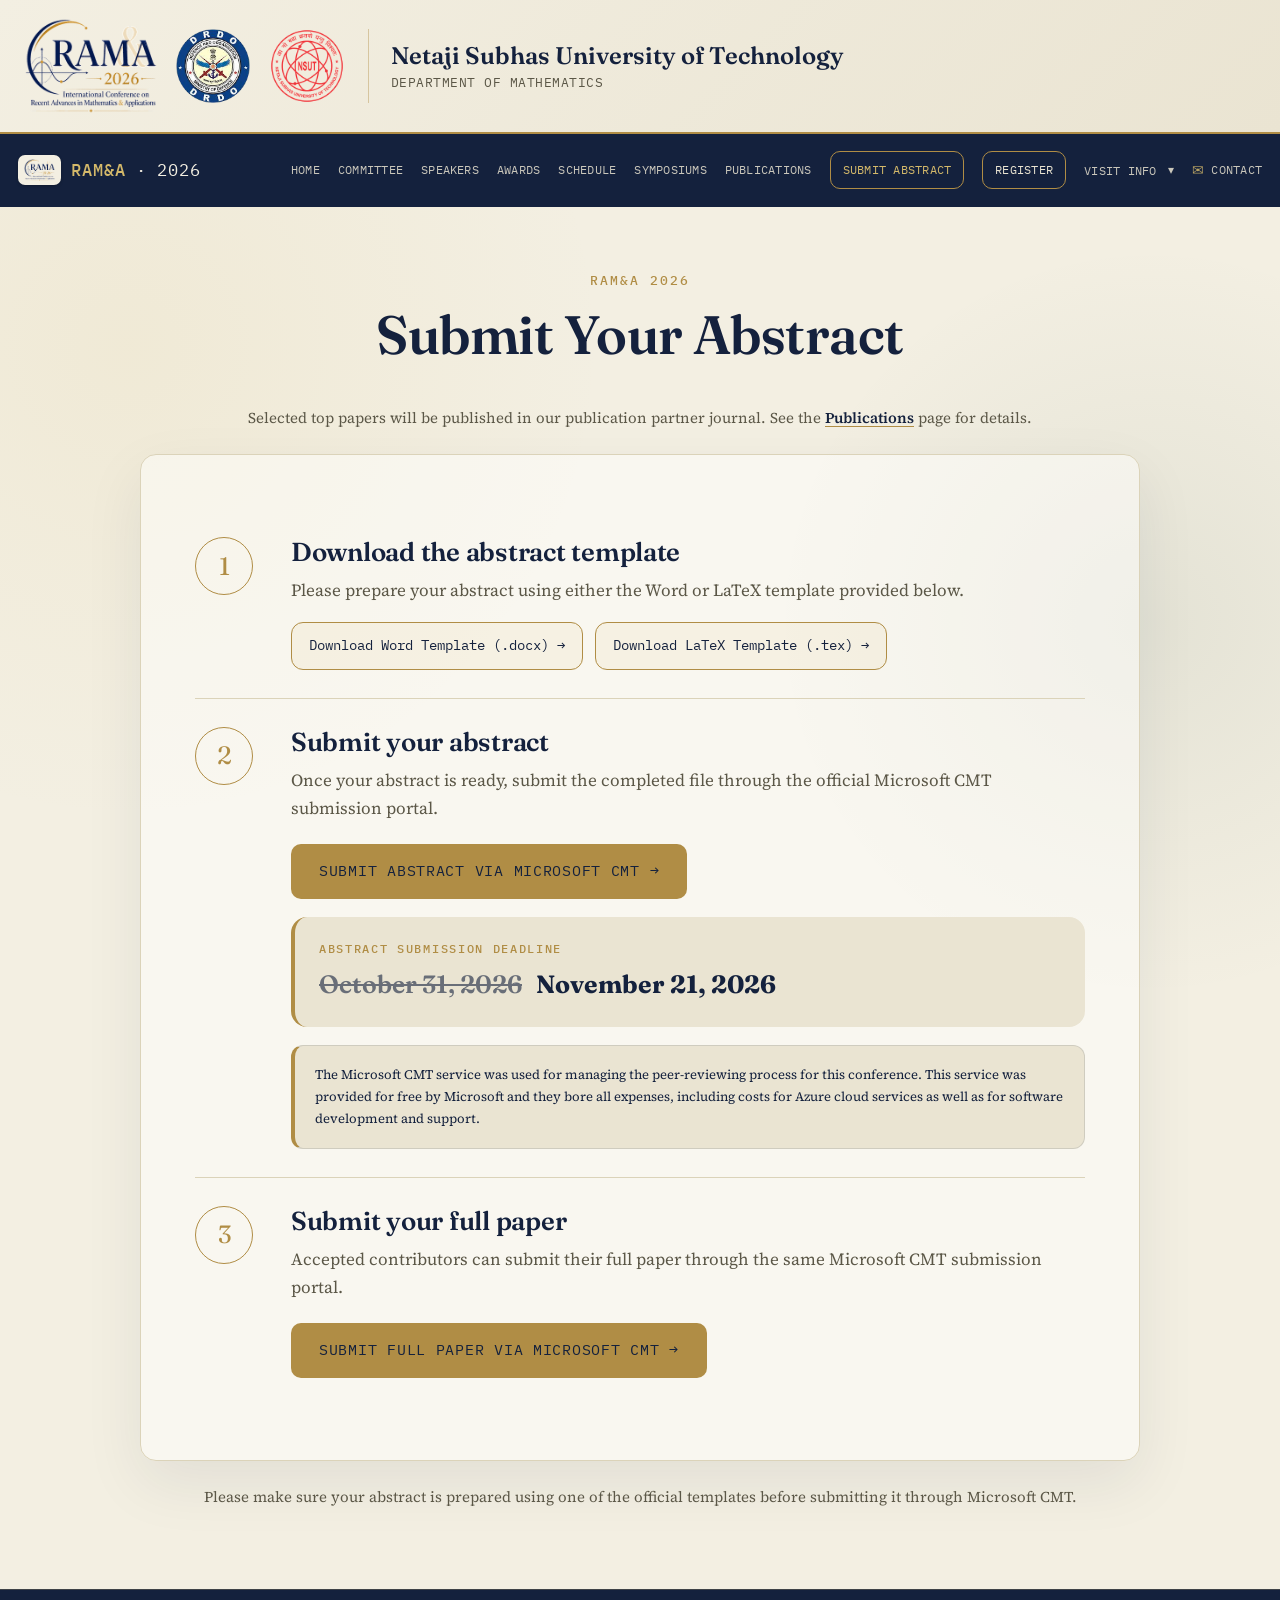
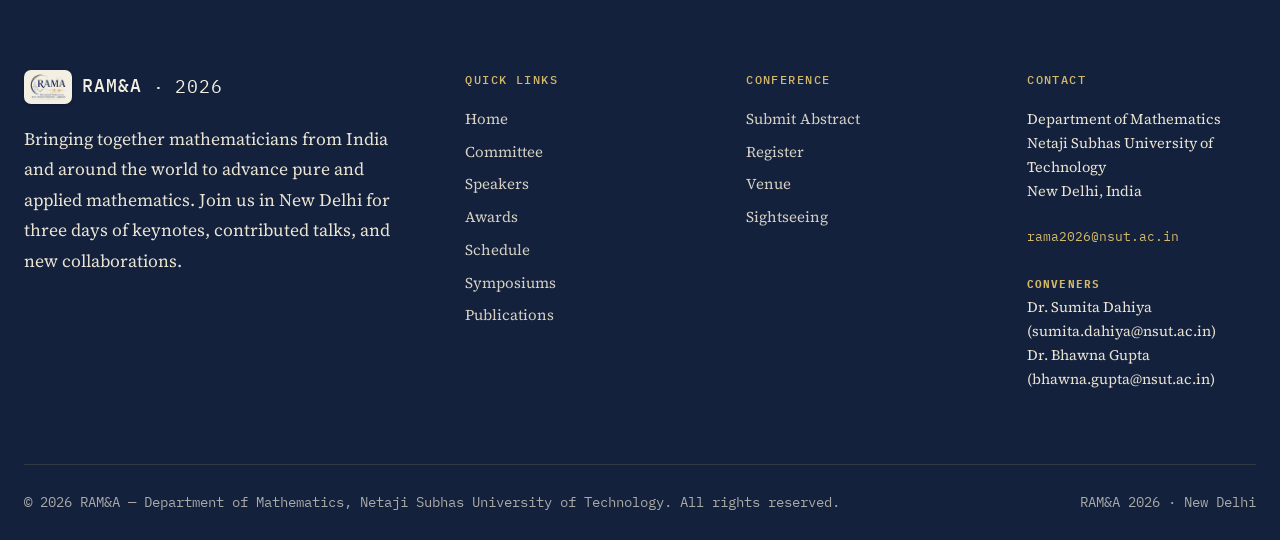
==== commit 8c7356a5: "Add files via upload" ====
--- a/abstract-submission.html
+++ b/abstract-submission.html
@@ -1345,6 +1345,7 @@
 <div class="top-banner-inner">
 <div class="top-banner-logos">
 <img alt="RAM&amp;A 2026 logo" class="tb-logo-rama" src="rama-logo.png" decoding="async">
+<img alt="DRDO logo" class="tb-logo-drdo" src="drdo-logo.png" decoding="async">
 <img alt="NSUT logo" class="tb-logo-nsut" src="attractions-embedded-png-3.png" decoding="async">
 </div>
 <div class="top-banner-divider"></div>
--- a/styles.css
+++ b/styles.css
@@ -227,3 +227,14 @@
 /* Extended abstract deadline: old date struck through, new date beside it */
 .date-old{text-decoration:line-through;text-decoration-thickness:2px;opacity:.6;margin-right:.35em}
 .date-new{font-weight:700}
+
+/* DRDO logo: sits between the RAM&A and NSUT logos in the fixed top banner */
+.tb-logo-drdo{display:block;height:74px;width:auto;flex-shrink:0}
+@media(max-width:860px){
+  .tb-logo-drdo{display:block !important;height:auto !important;width:clamp(32px,10vw,42px) !important;max-width:42px !important;flex:0 0 auto !important}
+  body .top-banner-inner{grid-template-columns:max-content 1px minmax(0,1fr) !important}
+}
+@media(max-width:360px){
+  .tb-logo-drdo{width:30px !important;max-width:30px !important}
+  body .top-banner-inner{grid-template-columns:max-content 1px minmax(0,1fr) !important}
+}
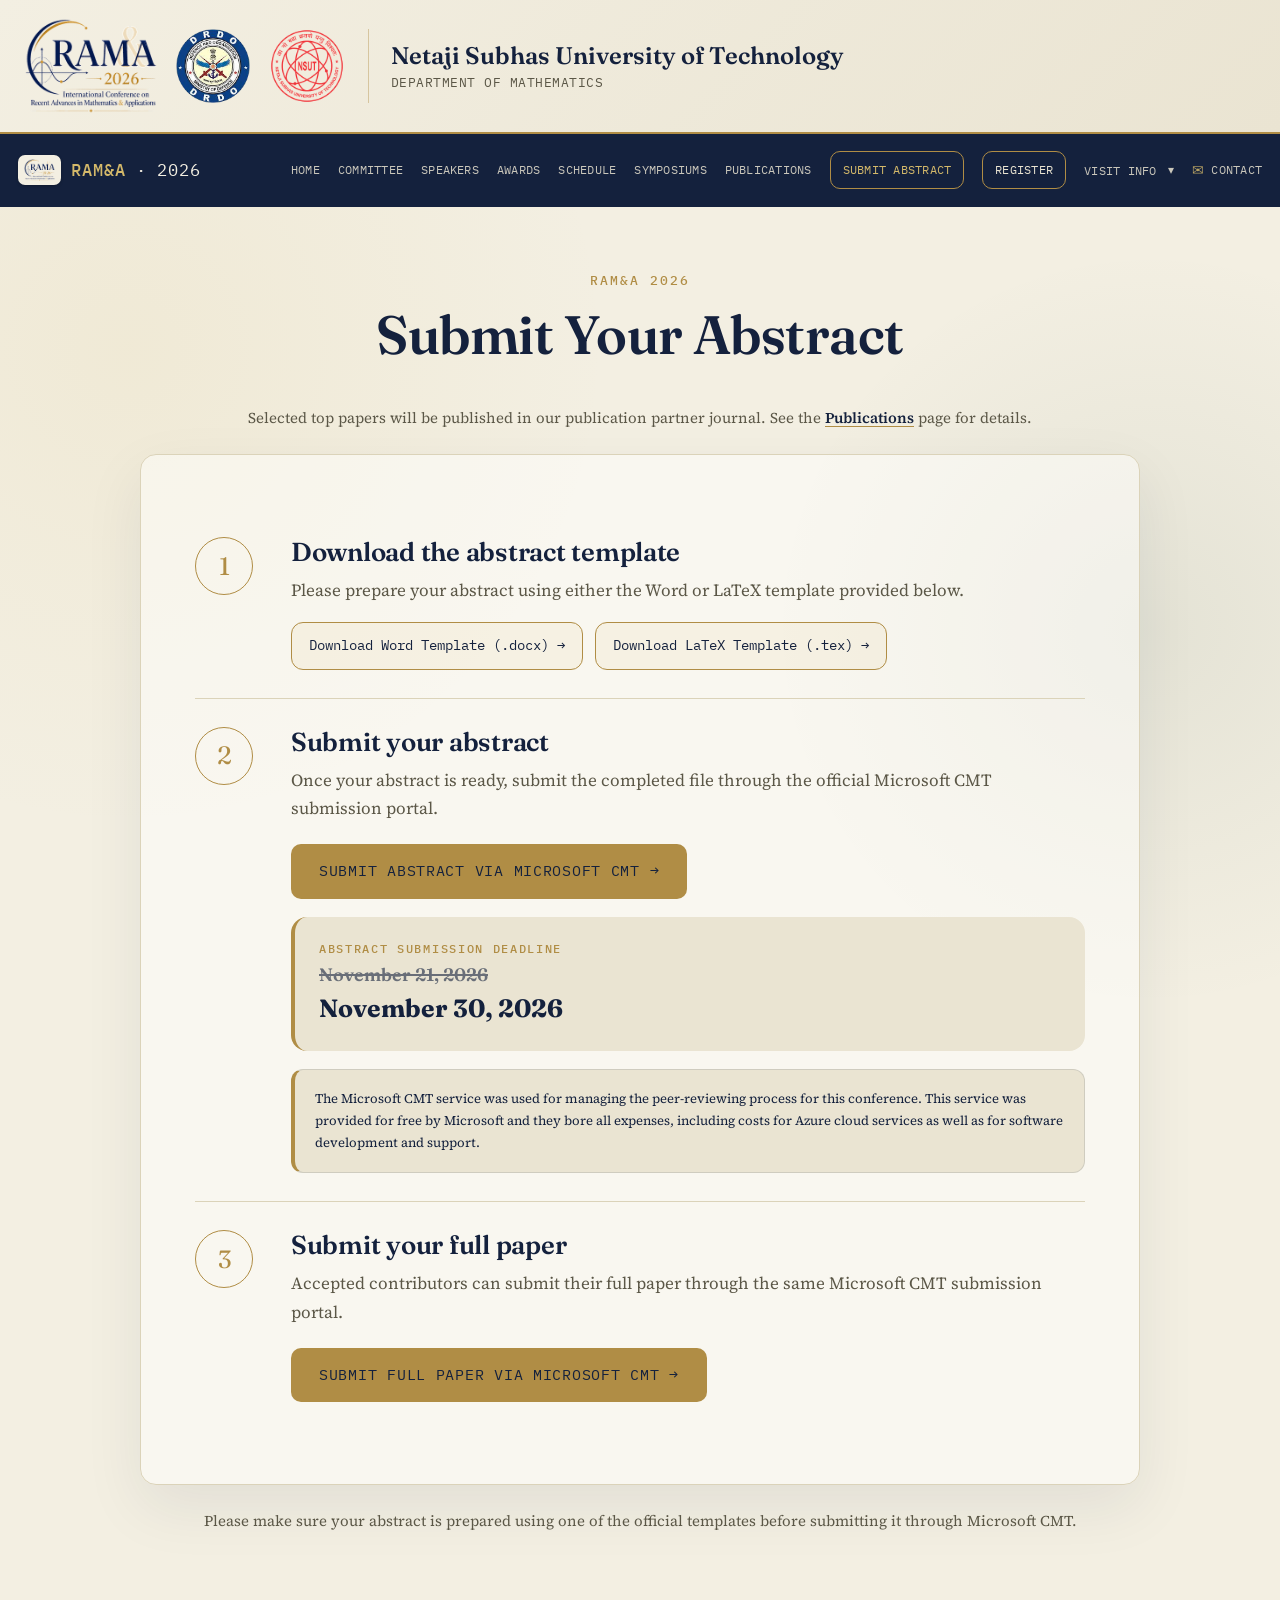
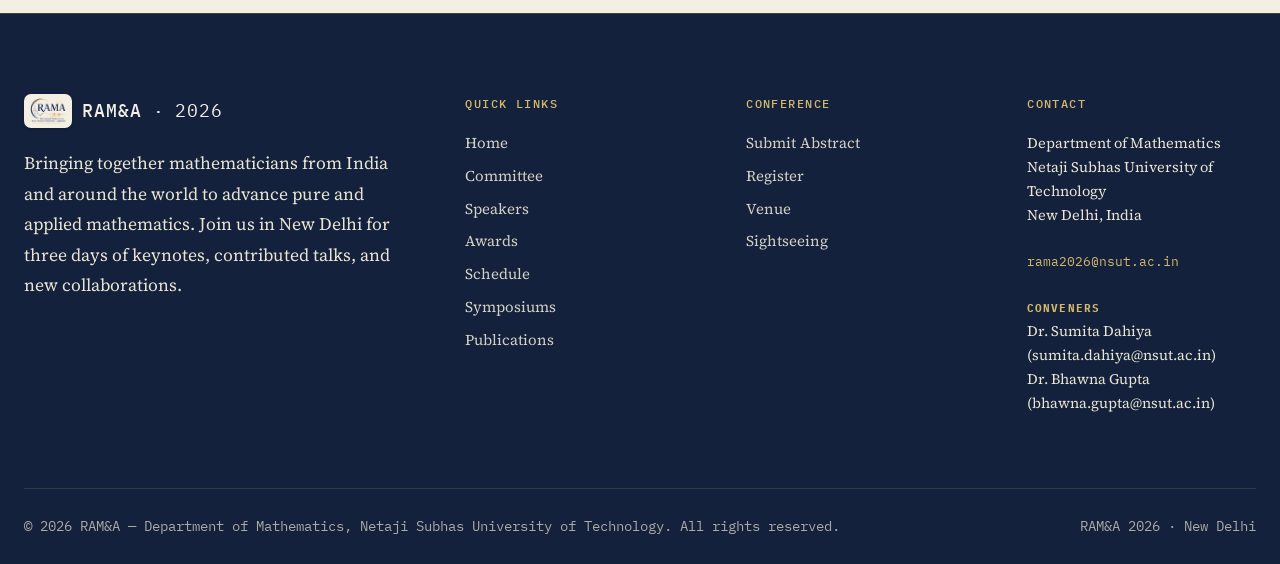
==== commit 893dc872: "Add files via upload" ====
--- a/abstract-submission.html
+++ b/abstract-submission.html
@@ -1420,7 +1420,7 @@
           </a>
 <div class="deadline-box">
 <div class="deadline-label">Abstract submission deadline</div>
-<div class="deadline-date"><s class="date-old">October 31, 2026</s> <span class="date-new">November 21, 2026</span></div>
+<div class="deadline-date"><s class="date-old">November 21, 2026</s> <span class="date-new">November 30, 2026</span></div>
 </div>
 <div class="cmt-acknowledgement">The Microsoft CMT service was used for managing the peer-reviewing process for this conference. This service was provided for free by Microsoft and they bore all expenses, including costs for Azure cloud services as well as for software development and support.</div>
 </div>
--- a/styles.css
+++ b/styles.css
@@ -238,3 +238,7 @@
   .tb-logo-drdo{width:30px !important;max-width:30px !important}
   body .top-banner-inner{grid-template-columns:max-content 1px minmax(0,1fr) !important}
 }
+
+/* Keep each date in the deadline box on one line */
+.deadline-date .date-old,.deadline-date .date-new{display:block;white-space:nowrap}
+.deadline-date .date-old{margin-right:0;font-size:.72em;line-height:1.35}
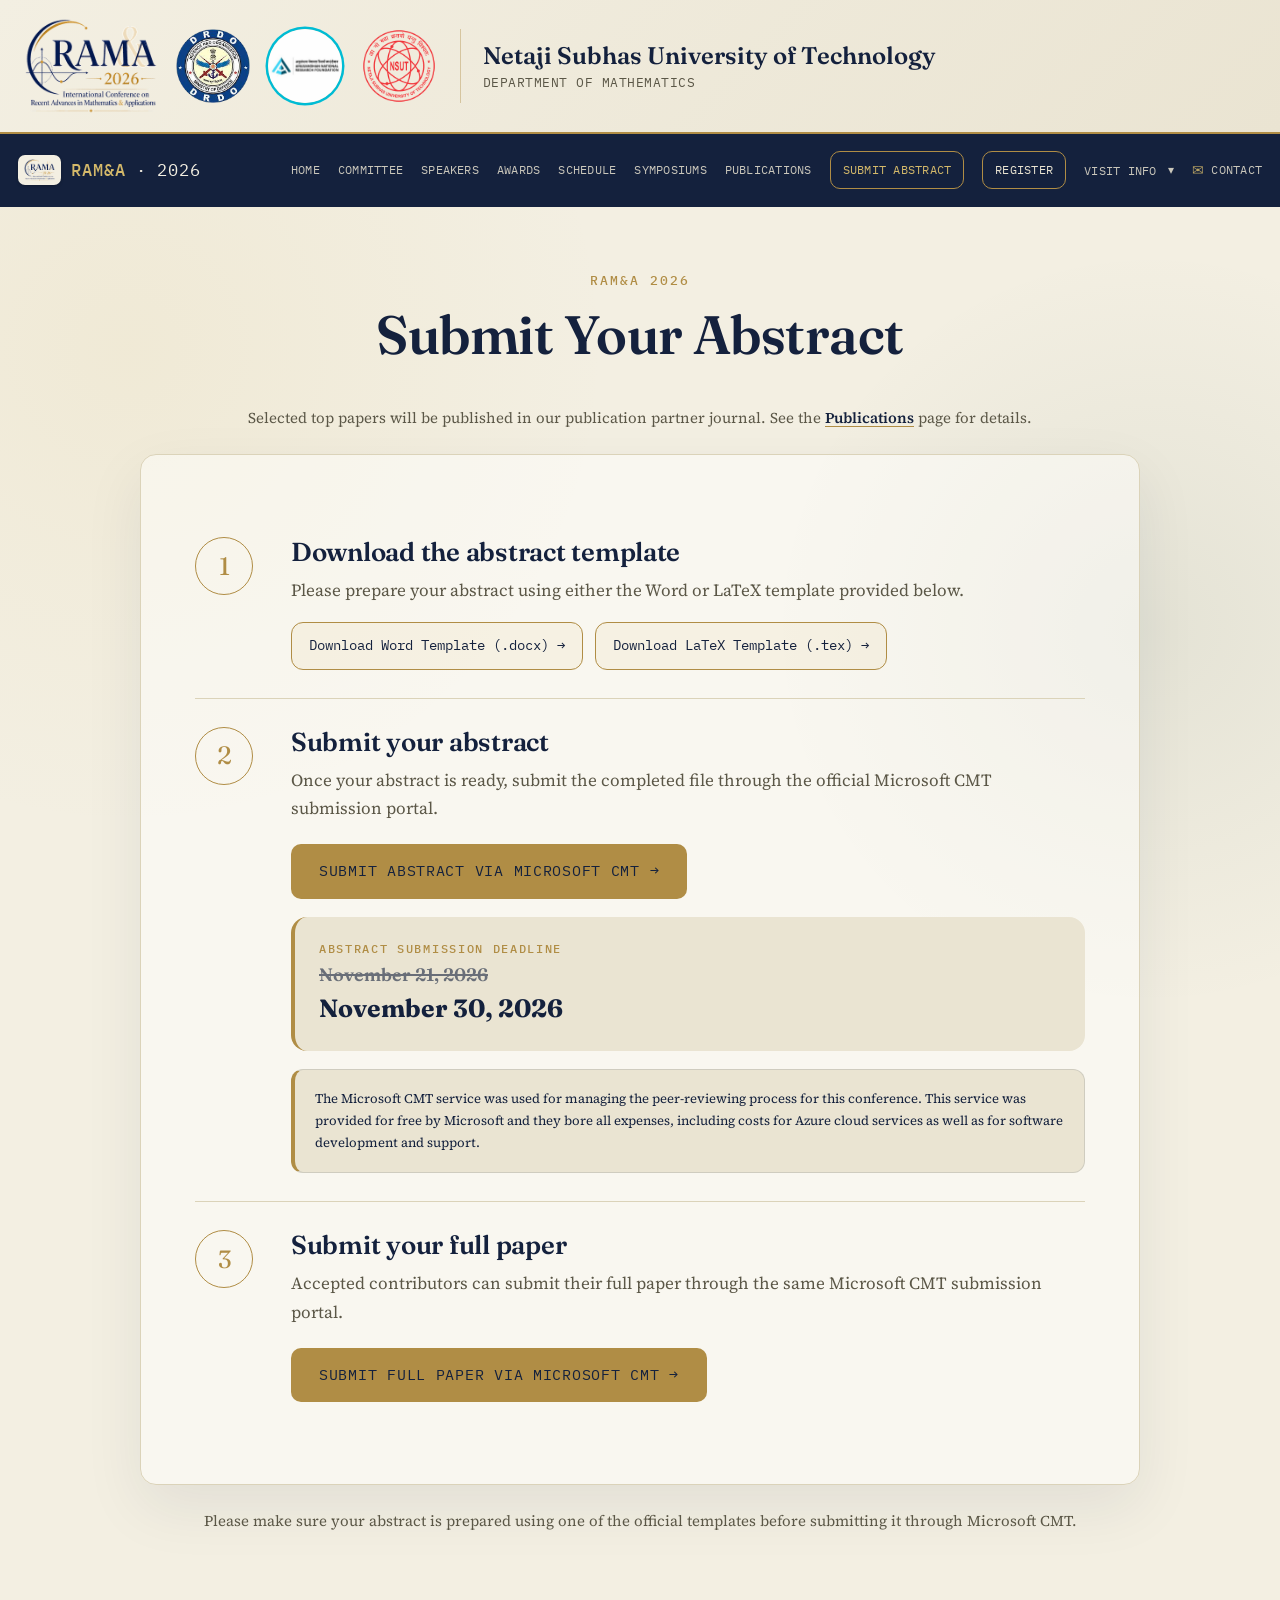
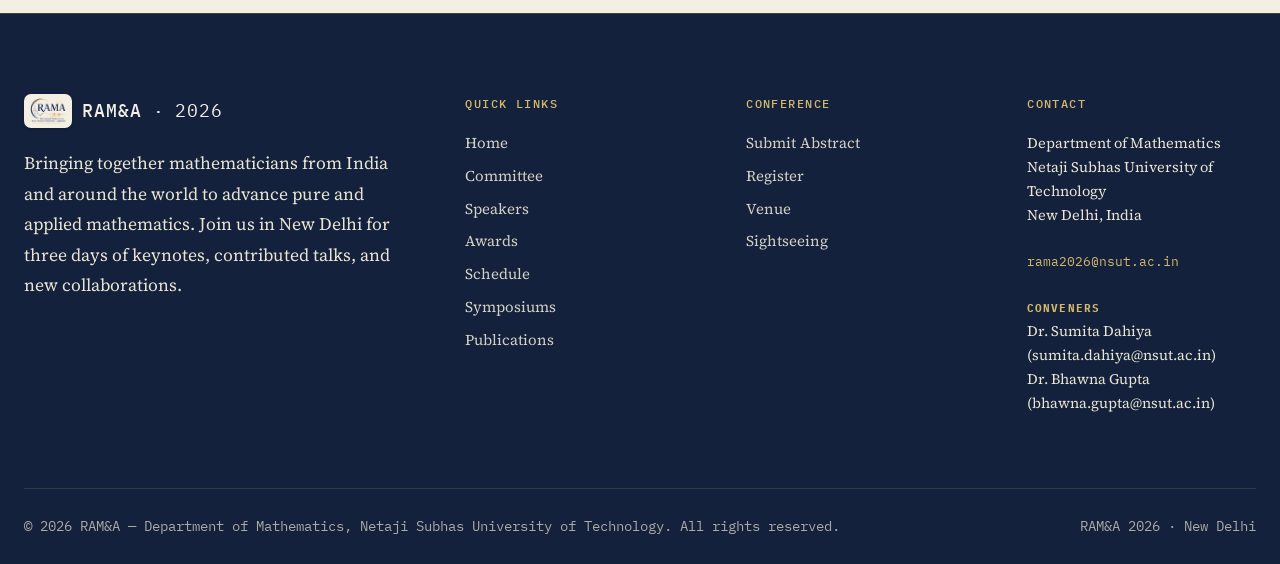
==== commit 91d4ba73: "Add files via upload" ====
--- a/abstract-submission.html
+++ b/abstract-submission.html
@@ -1346,6 +1346,7 @@
 <div class="top-banner-logos">
 <img alt="RAM&amp;A 2026 logo" class="tb-logo-rama" src="rama-logo.png" decoding="async">
 <img alt="DRDO logo" class="tb-logo-drdo" src="drdo-logo.png" decoding="async">
+<img alt="ANRF logo" class="tb-logo-anrf" src="anrf-logo.png" decoding="async">
 <img alt="NSUT logo" class="tb-logo-nsut" src="attractions-embedded-png-3.png" decoding="async">
 </div>
 <div class="top-banner-divider"></div>
--- a/styles.css
+++ b/styles.css
@@ -242,3 +242,15 @@
 /* Keep each date in the deadline box on one line */
 .deadline-date .date-old,.deadline-date .date-new{display:block;white-space:nowrap}
 .deadline-date .date-old{margin-right:0;font-size:.72em;line-height:1.35}
+
+/* ANRF logo: beside the DRDO logo in the fixed top banner */
+.tb-logo-anrf{display:block;height:74px;width:auto;flex-shrink:0}
+@media(max-width:860px){
+  .tb-logo-anrf{display:block !important;height:auto !important;width:clamp(32px,10vw,42px) !important;max-width:42px !important;flex:0 0 auto !important}
+}
+@media(max-width:360px){
+  .tb-logo-anrf{width:30px !important;max-width:30px !important}
+}
+
+/* ANRF logo: cyan ring around the circumference for visibility */
+.tb-logo-anrf{border-radius:50%;box-shadow:0 0 0 2.5px #00bcd4;aspect-ratio:1/1;object-fit:cover}
